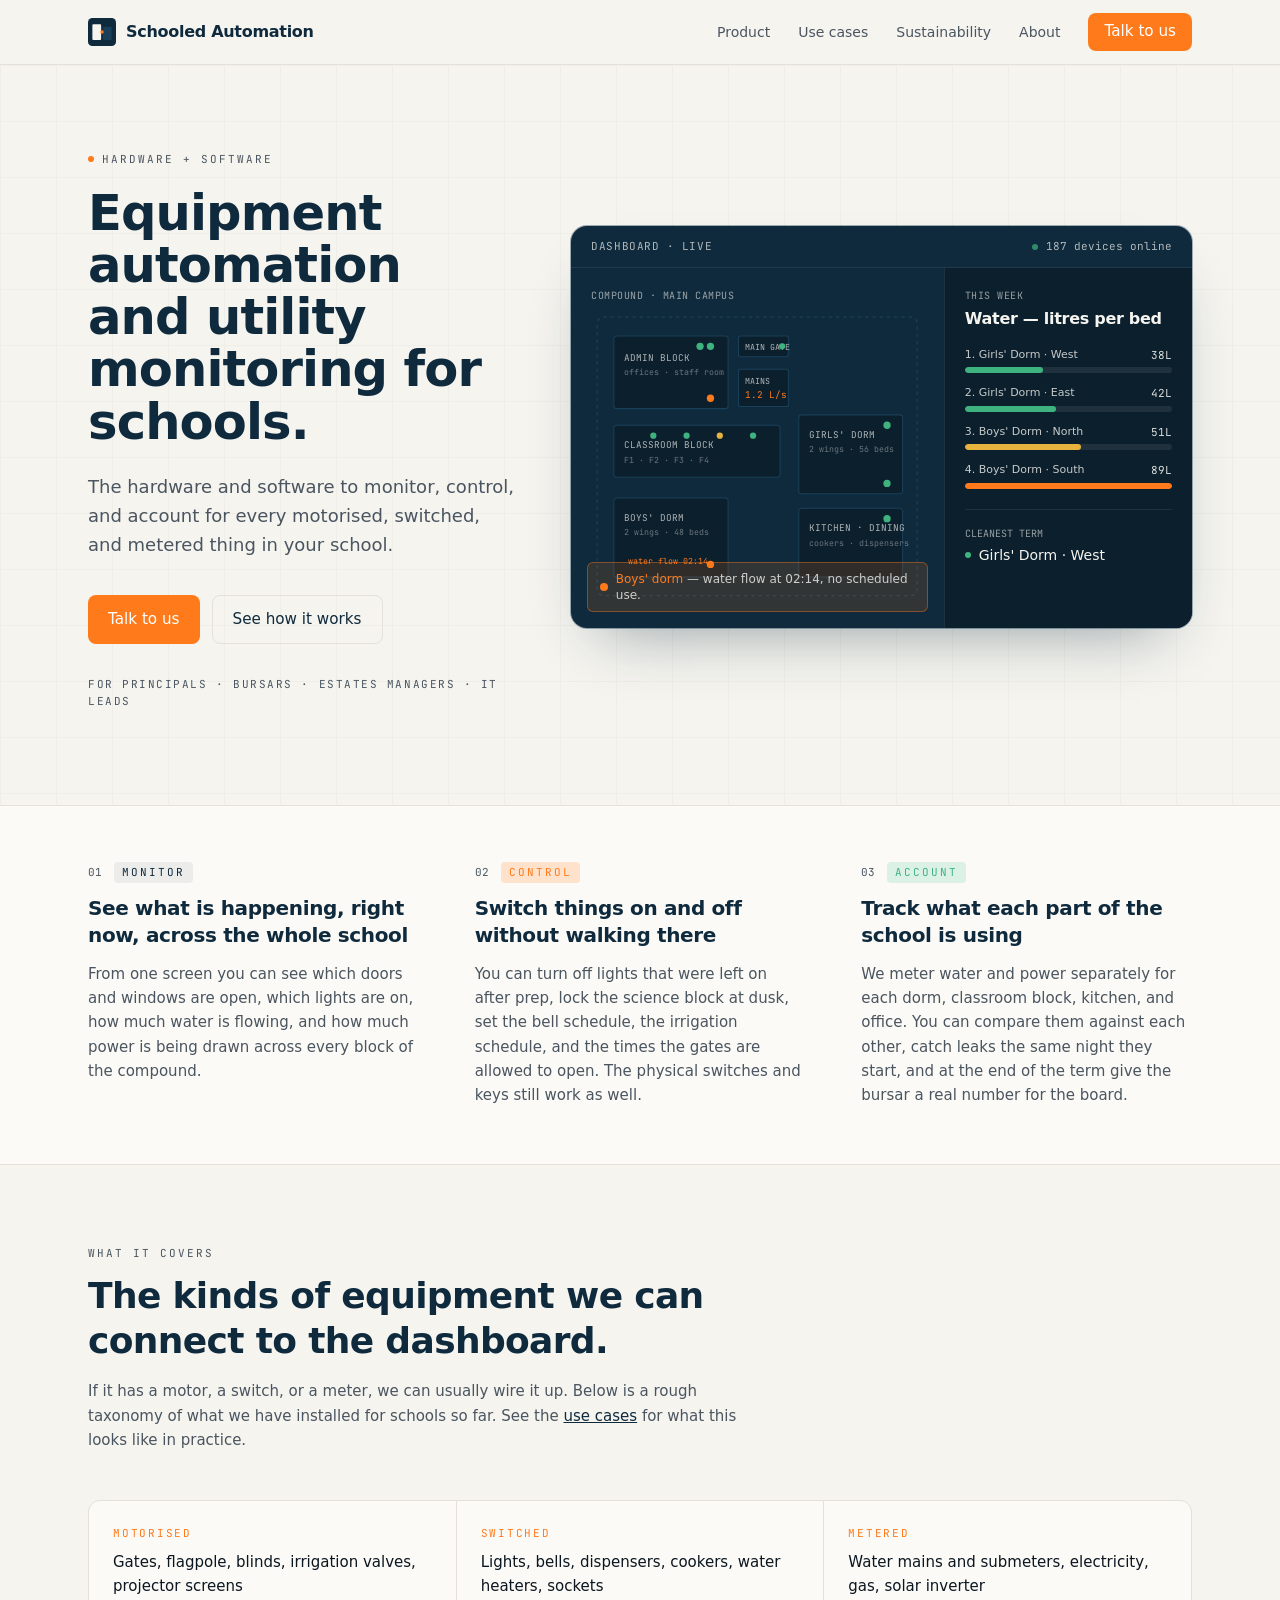
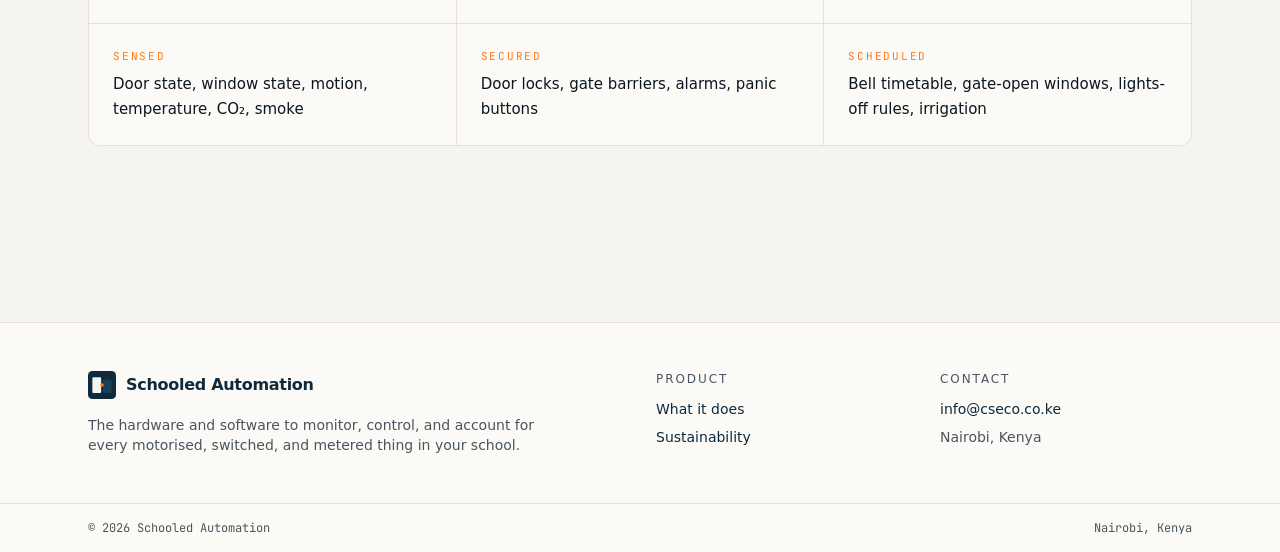
==== index.html @ e84e9832 "Deploy Schooled Automation website schooled-automation/schooled-automation-website@24525fb63522a9b51" ====
<!DOCTYPE html><!--6FCLizGMVHMQ9KfHEuenm--><html lang="en"><head><meta charSet="utf-8"/><meta name="viewport" content="width=device-width, initial-scale=1"/><link rel="stylesheet" href="/_next/static/chunks/dd99627822ce4bed.css" data-precedence="next"/><link rel="preload" as="script" fetchPriority="low" href="/_next/static/chunks/78f17d245f44ecc2.js"/><script src="/_next/static/chunks/65b96ee02177b1b8.js" async=""></script><script src="/_next/static/chunks/c8d0931fee4b59a2.js" async=""></script><script src="/_next/static/chunks/3f893f5065855c86.js" async=""></script><script src="/_next/static/chunks/turbopack-a428b1386a372f87.js" async=""></script><script src="/_next/static/chunks/aa5488182624ddef.js" async=""></script><script src="/_next/static/chunks/ccd5a61a4aa49379.js" async=""></script><script src="/_next/static/chunks/f341ce5ca02cf859.js" async=""></script><title>Schooled Automation — Equipment automation and utility monitoring for schools.</title><meta name="description" content="The hardware and software to monitor, control, and account for every motorised, switched, and metered thing in your school."/><link rel="manifest" href="/manifest.json"/><meta property="og:title" content="Schooled Automation — Equipment automation and utility monitoring for schools."/><meta property="og:description" content="The hardware and software to monitor, control, and account for every motorised, switched, and metered thing in your school."/><meta property="og:url" content="https://schooled-automation.cseco.co.ke/"/><meta property="og:site_name" content="Schooled Automation"/><meta property="og:image" content="https://schooled-automation.cseco.co.ke/og-image.png"/><meta property="og:type" content="website"/><meta name="twitter:card" content="summary_large_image"/><meta name="twitter:title" content="Schooled Automation — Equipment automation and utility monitoring for schools."/><meta name="twitter:description" content="The hardware and software to monitor, control, and account for every motorised, switched, and metered thing in your school."/><meta name="twitter:image" content="https://schooled-automation.cseco.co.ke/og-image.png"/><link rel="icon" href="/favicon.svg"/><link rel="apple-touch-icon" href="/apple-touch-icon.png"/><script src="/_next/static/chunks/a6dad97d9634a72d.js" noModule=""></script></head><body><div hidden=""><!--$--><!--/$--></div><header class="border-b border-[var(--color-rule)] bg-[var(--color-ivory)]/85 backdrop-blur sticky top-0 z-30"><div class="max-w-6xl mx-auto px-6 h-16 flex items-center justify-between"><a class="flex items-center gap-2.5 group" href="/"><svg width="28" height="28" viewBox="0 0 64 64" fill="none" aria-hidden="true"><rect width="64" height="64" rx="10" fill="var(--color-anchor)"></rect><rect x="10" y="14" width="20" height="36" rx="2" fill="var(--color-ivory)"></rect><rect x="34" y="20" width="20" height="30" rx="2" fill="var(--color-anchor-soft)"></rect><circle cx="32" cy="32" r="4" fill="var(--color-accent)"></circle></svg><span class="font-display font-semibold text-[var(--color-anchor)] tracking-tight">Schooled Automation</span></a><nav class="hidden md:flex items-center gap-7 text-sm"><a class="text-[var(--color-ink-soft)] hover:text-[var(--color-anchor)]" href="/product/">Product</a><a class="text-[var(--color-ink-soft)] hover:text-[var(--color-anchor)]" href="/use-cases/">Use cases</a><a class="text-[var(--color-ink-soft)] hover:text-[var(--color-anchor)]" href="/sustainability/">Sustainability</a><a class="text-[var(--color-ink-soft)] hover:text-[var(--color-anchor)]" href="/about/">About</a><a class="btn-primary !py-2 !px-4 text-sm" href="/contact/">Talk to us</a></nav></div></header><main><section class="relative overflow-hidden"><div class="absolute inset-0 floorplan-bg opacity-60 pointer-events-none" aria-hidden="true"></div><div class="relative max-w-6xl mx-auto px-6 pt-14 md:pt-20 pb-16 md:pb-24 grid lg:grid-cols-12 gap-10 lg:gap-14 items-center"><div class="lg:col-span-5"><p class="inline-flex items-center gap-2 font-mono text-[11px] tracking-[0.18em] uppercase text-[var(--color-ink-soft)] mb-5"><span class="w-1.5 h-1.5 rounded-full bg-[var(--color-accent)] live-pulse"></span>Hardware + Software</p><h1 class="font-display text-4xl md:text-[2.85rem] lg:text-[3.1rem] leading-[1.05] font-semibold text-[var(--color-anchor)]">Equipment automation and utility monitoring for schools.</h1><p class="mt-6 text-lg text-[var(--color-ink-soft)] leading-relaxed max-w-xl">The hardware and software to monitor, control, and account for every motorised, switched, and metered thing in your school.</p><div class="mt-9 flex flex-wrap gap-3"><a href="/contact" class="btn-primary">Talk to us</a><a href="/product" class="btn-ghost">See how it works</a></div><p class="mt-8 font-mono text-[11px] text-[var(--color-ink-soft)] uppercase tracking-[0.14em]">For principals · bursars · estates managers · IT leads</p></div><div class="lg:col-span-7"><div class="relative rounded-2xl overflow-hidden bg-[var(--color-anchor)] text-[var(--color-ivory)] shadow-[0_30px_60px_-30px_rgba(15,42,61,0.45)] ring-1 ring-[var(--color-anchor-soft)]/40"><div class="flex items-center justify-between px-5 py-3 border-b border-white/8"><div class="flex items-center gap-3"><span class="font-mono text-[11px] tracking-wider opacity-70">DASHBOARD · LIVE</span></div><div class="flex items-center gap-2 font-mono text-[11px] opacity-70"><span class="w-1.5 h-1.5 rounded-full bg-[var(--color-climate)] climate-pulse"></span>187 devices online</div></div><div class="grid grid-cols-5 gap-0"><div class="col-span-3 relative p-5 min-h-[360px]"><p class="font-mono text-[10px] tracking-wider opacity-60 mb-2">COMPOUND · MAIN CAMPUS</p><svg viewBox="0 0 320 280" class="w-full h-auto" role="img" aria-label="School compound map"><rect x="6" y="6" width="308" height="268" rx="6" fill="none" stroke="#1A3F58" stroke-width="1.2" stroke-dasharray="3 4"></rect><g><rect x="22" y="24" width="110" height="70" rx="3" fill="#0B1F2D" stroke="#1A3F58"></rect><text x="32" y="48" fill="#F5F4EF" opacity="0.7" font-family="JetBrains Mono, monospace" font-size="9">ADMIN BLOCK</text><text x="32" y="62" fill="#F5F4EF" opacity="0.4" font-family="JetBrains Mono, monospace" font-size="8">offices · staff room</text><circle cx="115" cy="34" r="3.5" fill="#3FB37F"></circle><circle cx="105" cy="34" r="3.5" fill="#3FB37F"></circle><circle cx="115" cy="84" r="3.5" fill="#FF7A1A"></circle></g><g><rect x="22" y="110" width="160" height="50" rx="3" fill="#0B1F2D" stroke="#1A3F58"></rect><text x="32" y="132" fill="#F5F4EF" opacity="0.7" font-family="JetBrains Mono, monospace" font-size="9">CLASSROOM BLOCK</text><text x="32" y="146" fill="#F5F4EF" opacity="0.4" font-family="JetBrains Mono, monospace" font-size="8">F1 · F2 · F3 · F4</text><circle cx="60" cy="120" r="3" fill="#3FB37F"></circle><circle cx="92" cy="120" r="3" fill="#3FB37F"></circle><circle cx="124" cy="120" r="3" fill="#E8B23F"></circle><circle cx="156" cy="120" r="3" fill="#3FB37F"></circle></g><g><rect x="22" y="180" width="110" height="76" rx="3" fill="#0B1F2D" stroke="#1A3F58"></rect><text x="32" y="202" fill="#F5F4EF" opacity="0.7" font-family="JetBrains Mono, monospace" font-size="9">BOYS&#x27; DORM</text><text x="32" y="216" fill="#F5F4EF" opacity="0.4" font-family="JetBrains Mono, monospace" font-size="8">2 wings · 48 beds</text><circle cx="115" cy="244" r="3.5" fill="#FF7A1A"></circle><text x="36" y="244" fill="#FF7A1A" font-family="JetBrains Mono, monospace" font-size="8">water flow 02:14</text></g><g><rect x="200" y="100" width="100" height="76" rx="3" fill="#0B1F2D" stroke="#1A3F58"></rect><text x="210" y="122" fill="#F5F4EF" opacity="0.7" font-family="JetBrains Mono, monospace" font-size="9">GIRLS&#x27; DORM</text><text x="210" y="136" fill="#F5F4EF" opacity="0.4" font-family="JetBrains Mono, monospace" font-size="8">2 wings · 56 beds</text><circle cx="285" cy="110" r="3.5" fill="#3FB37F"></circle><circle cx="285" cy="166" r="3.5" fill="#3FB37F"></circle></g><g><rect x="200" y="190" width="100" height="66" rx="3" fill="#0B1F2D" stroke="#1A3F58"></rect><text x="210" y="212" fill="#F5F4EF" opacity="0.7" font-family="JetBrains Mono, monospace" font-size="9">KITCHEN · DINING</text><text x="210" y="226" fill="#F5F4EF" opacity="0.4" font-family="JetBrains Mono, monospace" font-size="8">cookers · dispensers</text><circle cx="285" cy="200" r="3.5" fill="#3FB37F"></circle></g><g><rect x="142" y="24" width="48" height="20" rx="2" fill="#0B1F2D" stroke="#1A3F58"></rect><text x="148" y="38" fill="#F5F4EF" opacity="0.7" font-family="JetBrains Mono, monospace" font-size="8">MAIN GATE</text><circle cx="184" cy="34" r="3" fill="#3FB37F"></circle></g><g><rect x="142" y="56" width="48" height="36" rx="2" fill="#0B1F2D" stroke="#1A3F58"></rect><text x="148" y="70" fill="#F5F4EF" opacity="0.7" font-family="JetBrains Mono, monospace" font-size="8">MAINS</text><text x="148" y="84" fill="#FF7A1A" font-family="JetBrains Mono, monospace" font-size="9">1.2 L/s</text></g></svg><div class="absolute bottom-4 left-4 right-4 flex items-center gap-2 bg-[var(--color-accent)]/15 border border-[var(--color-accent)]/40 rounded-md px-3 py-2"><span class="w-2 h-2 rounded-full bg-[var(--color-accent)] live-pulse"></span><p class="text-xs"><span class="font-medium text-[var(--color-accent)]">Boys&#x27; dorm</span> <span class="opacity-80">— water flow at 02:14, no scheduled use.</span></p></div></div><div class="col-span-2 border-l border-white/8 p-5 bg-[var(--color-anchor-deep)]"><p class="font-mono text-[10px] tracking-wider opacity-60 mb-1">THIS WEEK</p><p class="font-display text-base font-semibold mb-4">Water — litres per bed</p><ul class="space-y-3"><li><div class="flex items-center justify-between text-[11px] mb-1"><span class="opacity-80 truncate">1<!-- -->. <!-- -->Girls&#x27; Dorm · West</span><span class="font-mono opacity-90">38<!-- -->L</span></div><div class="h-1.5 rounded-full bg-white/8 overflow-hidden"><div class="h-full rounded-full" style="width:38%;background:var(--color-climate)"></div></div></li><li><div class="flex items-center justify-between text-[11px] mb-1"><span class="opacity-80 truncate">2<!-- -->. <!-- -->Girls&#x27; Dorm · East</span><span class="font-mono opacity-90">42<!-- -->L</span></div><div class="h-1.5 rounded-full bg-white/8 overflow-hidden"><div class="h-full rounded-full" style="width:44%;background:var(--color-climate)"></div></div></li><li><div class="flex items-center justify-between text-[11px] mb-1"><span class="opacity-80 truncate">3<!-- -->. <!-- -->Boys&#x27; Dorm · North</span><span class="font-mono opacity-90">51<!-- -->L</span></div><div class="h-1.5 rounded-full bg-white/8 overflow-hidden"><div class="h-full rounded-full" style="width:56%;background:var(--color-warn)"></div></div></li><li><div class="flex items-center justify-between text-[11px] mb-1"><span class="opacity-80 truncate">4<!-- -->. <!-- -->Boys&#x27; Dorm · South</span><span class="font-mono opacity-90">89<!-- -->L</span></div><div class="h-1.5 rounded-full bg-white/8 overflow-hidden"><div class="h-full rounded-full" style="width:100%;background:var(--color-accent)"></div></div></li></ul><div class="mt-5 pt-4 border-t border-white/8"><p class="font-mono text-[10px] opacity-60 mb-1">CLEANEST TERM</p><p class="text-sm flex items-center gap-2"><span class="w-1.5 h-1.5 rounded-full bg-[var(--color-climate)]"></span><span class="font-medium">Girls&#x27; Dorm · West</span></p></div></div></div></div></div></div></section><section class="border-y border-[var(--color-rule)] bg-[var(--color-paper)]"><div class="max-w-6xl mx-auto px-6 py-14 grid md:grid-cols-3 gap-10 md:gap-14"><div class="flex flex-col"><div class="flex items-center gap-3 mb-3"><span class="font-mono text-[11px] text-[var(--color-ink-soft)]">01</span><span class="font-mono text-[11px] uppercase tracking-[0.18em] px-2 py-0.5 rounded" style="color:var(--color-anchor);background:rgba(15,42,61,0.06)">Monitor</span></div><h3 class="font-display text-xl font-semibold text-[var(--color-anchor)] leading-snug">See what is happening, right now, across the whole school</h3><p class="mt-3 text-[15px] text-[var(--color-ink-soft)] leading-relaxed">From one screen you can see which doors and windows are open, which lights are on, how much water is flowing, and how much power is being drawn across every block of the compound.</p></div><div class="flex flex-col"><div class="flex items-center gap-3 mb-3"><span class="font-mono text-[11px] text-[var(--color-ink-soft)]">02</span><span class="font-mono text-[11px] uppercase tracking-[0.18em] px-2 py-0.5 rounded" style="color:var(--color-accent);background:var(--color-accent-soft)">Control</span></div><h3 class="font-display text-xl font-semibold text-[var(--color-anchor)] leading-snug">Switch things on and off without walking there</h3><p class="mt-3 text-[15px] text-[var(--color-ink-soft)] leading-relaxed">You can turn off lights that were left on after prep, lock the science block at dusk, set the bell schedule, the irrigation schedule, and the times the gates are allowed to open. The physical switches and keys still work as well.</p></div><div class="flex flex-col"><div class="flex items-center gap-3 mb-3"><span class="font-mono text-[11px] text-[var(--color-ink-soft)]">03</span><span class="font-mono text-[11px] uppercase tracking-[0.18em] px-2 py-0.5 rounded" style="color:var(--color-climate);background:var(--color-climate-soft)">Account</span></div><h3 class="font-display text-xl font-semibold text-[var(--color-anchor)] leading-snug">Track what each part of the school is using</h3><p class="mt-3 text-[15px] text-[var(--color-ink-soft)] leading-relaxed">We meter water and power separately for each dorm, classroom block, kitchen, and office. You can compare them against each other, catch leaks the same night they start, and at the end of the term give the bursar a real number for the board.</p></div></div></section><section class="max-w-6xl mx-auto px-6 py-20"><div class="max-w-2xl mb-12"><p class="font-mono text-[11px] uppercase tracking-[0.18em] text-[var(--color-ink-soft)] mb-3">What it covers</p><h2 class="font-display text-3xl md:text-4xl font-semibold text-[var(--color-anchor)] leading-tight">The kinds of equipment we can connect to the dashboard.</h2><p class="mt-4 text-[15px] text-[var(--color-ink-soft)] leading-relaxed">If it has a motor, a switch, or a meter, we can usually wire it up. Below is a rough taxonomy of what we have installed for schools so far. See the<!-- --> <a href="/use-cases" class="text-[var(--color-anchor)] underline">use cases</a> <!-- -->for what this looks like in practice.</p></div><div class="grid sm:grid-cols-2 lg:grid-cols-3 gap-px bg-[var(--color-rule)] rounded-xl overflow-hidden border border-[var(--color-rule)]"><div class="bg-[var(--color-paper)] p-6"><p class="font-mono text-[11px] uppercase tracking-[0.16em] text-[var(--color-accent)] mb-2">Motorised</p><p class="text-[15px] text-[var(--color-ink)] leading-relaxed">Gates, flagpole, blinds, irrigation valves, projector screens</p></div><div class="bg-[var(--color-paper)] p-6"><p class="font-mono text-[11px] uppercase tracking-[0.16em] text-[var(--color-accent)] mb-2">Switched</p><p class="text-[15px] text-[var(--color-ink)] leading-relaxed">Lights, bells, dispensers, cookers, water heaters, sockets</p></div><div class="bg-[var(--color-paper)] p-6"><p class="font-mono text-[11px] uppercase tracking-[0.16em] text-[var(--color-accent)] mb-2">Metered</p><p class="text-[15px] text-[var(--color-ink)] leading-relaxed">Water mains and submeters, electricity, gas, solar inverter</p></div><div class="bg-[var(--color-paper)] p-6"><p class="font-mono text-[11px] uppercase tracking-[0.16em] text-[var(--color-accent)] mb-2">Sensed</p><p class="text-[15px] text-[var(--color-ink)] leading-relaxed">Door state, window state, motion, temperature, CO₂, smoke</p></div><div class="bg-[var(--color-paper)] p-6"><p class="font-mono text-[11px] uppercase tracking-[0.16em] text-[var(--color-accent)] mb-2">Secured</p><p class="text-[15px] text-[var(--color-ink)] leading-relaxed">Door locks, gate barriers, alarms, panic buttons</p></div><div class="bg-[var(--color-paper)] p-6"><p class="font-mono text-[11px] uppercase tracking-[0.16em] text-[var(--color-accent)] mb-2">Scheduled</p><p class="text-[15px] text-[var(--color-ink)] leading-relaxed">Bell timetable, gate-open windows, lights-off rules, irrigation</p></div></div></section></main><footer class="border-t border-[var(--color-rule)] mt-24 bg-[var(--color-paper)]"><div class="max-w-6xl mx-auto px-6 py-12 grid md:grid-cols-4 gap-8"><div class="col-span-2"><div class="flex items-center gap-2.5"><svg width="28" height="28" viewBox="0 0 64 64" fill="none" aria-hidden="true"><rect width="64" height="64" rx="10" fill="var(--color-anchor)"></rect><rect x="10" y="14" width="20" height="36" rx="2" fill="var(--color-ivory)"></rect><rect x="34" y="20" width="20" height="30" rx="2" fill="var(--color-anchor-soft)"></rect><circle cx="32" cy="32" r="4" fill="var(--color-accent)"></circle></svg><span class="font-display font-semibold text-[var(--color-anchor)]">Schooled Automation</span></div><p class="mt-4 text-sm text-[var(--color-ink-soft)] max-w-md">The hardware and software to monitor, control, and account for every motorised, switched, and metered thing in your school.</p></div><div><p class="text-xs uppercase tracking-[0.16em] text-[var(--color-ink-soft)] mb-3">Product</p><ul class="space-y-2 text-sm"><li><a class="text-[var(--color-anchor)] hover:underline" href="/product/">What it does</a></li><li><a class="text-[var(--color-anchor)] hover:underline" href="/sustainability/">Sustainability</a></li></ul></div><div><p class="text-xs uppercase tracking-[0.16em] text-[var(--color-ink-soft)] mb-3">Contact</p><ul class="space-y-2 text-sm"><li><a href="mailto:info@cseco.co.ke" class="text-[var(--color-anchor)] hover:underline">info@cseco.co.ke</a></li><li><span class="text-[var(--color-ink-soft)]">Nairobi, Kenya</span></li></ul></div></div><div class="border-t border-[var(--color-rule)]"><div class="max-w-6xl mx-auto px-6 py-4 flex items-center justify-between text-xs text-[var(--color-ink-soft)] font-mono"><span>© <!-- -->2026<!-- --> Schooled Automation</span><span>Nairobi, Kenya</span></div></div></footer><!--$--><!--/$--><script src="/_next/static/chunks/78f17d245f44ecc2.js" id="_R_" async=""></script><script>(self.__next_f=self.__next_f||[]).push([0])</script><script>self.__next_f.push([1,"1:\"$Sreact.fragment\"\n2:I[56698,[\"/_next/static/chunks/aa5488182624ddef.js\",\"/_next/static/chunks/ccd5a61a4aa49379.js\"],\"default\"]\n3:I[35109,[\"/_next/static/chunks/aa5488182624ddef.js\",\"/_next/static/chunks/ccd5a61a4aa49379.js\"],\"default\"]\n4:I[1247,[\"/_next/static/chunks/f341ce5ca02cf859.js\"],\"\"]\ne:I[57797,[\"/_next/static/chunks/aa5488182624ddef.js\",\"/_next/static/chunks/ccd5a61a4aa49379.js\"],\"default\"]\n:HL[\"/_next/static/chunks/dd99627822ce4bed.css\",\"style\"]\n"])</script><script>self.__next_f.push([1,"0:{\"P\":null,\"b\":\"6FCLizGMVHMQ9KfHEuenm\",\"c\":[\"\",\"\"],\"q\":\"\",\"i\":false,\"f\":[[[\"\",{\"children\":[\"__PAGE__\",{}]},\"$undefined\",\"$undefined\",true],[[\"$\",\"$1\",\"c\",{\"children\":[[[\"$\",\"link\",\"0\",{\"rel\":\"stylesheet\",\"href\":\"/_next/static/chunks/dd99627822ce4bed.css\",\"precedence\":\"next\",\"crossOrigin\":\"$undefined\",\"nonce\":\"$undefined\"}]],[\"$\",\"html\",null,{\"lang\":\"en\",\"children\":[\"$\",\"body\",null,{\"children\":[\"$\",\"$L2\",null,{\"parallelRouterKey\":\"children\",\"error\":\"$undefined\",\"errorStyles\":\"$undefined\",\"errorScripts\":\"$undefined\",\"template\":[\"$\",\"$L3\",null,{}],\"templateStyles\":\"$undefined\",\"templateScripts\":\"$undefined\",\"notFound\":[[[\"$\",\"title\",null,{\"children\":\"404: This page could not be found.\"}],[\"$\",\"div\",null,{\"style\":{\"fontFamily\":\"system-ui,\\\"Segoe UI\\\",Roboto,Helvetica,Arial,sans-serif,\\\"Apple Color Emoji\\\",\\\"Segoe UI Emoji\\\"\",\"height\":\"100vh\",\"textAlign\":\"center\",\"display\":\"flex\",\"flexDirection\":\"column\",\"alignItems\":\"center\",\"justifyContent\":\"center\"},\"children\":[\"$\",\"div\",null,{\"children\":[[\"$\",\"style\",null,{\"dangerouslySetInnerHTML\":{\"__html\":\"body{color:#000;background:#fff;margin:0}.next-error-h1{border-right:1px solid rgba(0,0,0,.3)}@media (prefers-color-scheme:dark){body{color:#fff;background:#000}.next-error-h1{border-right:1px solid rgba(255,255,255,.3)}}\"}}],[\"$\",\"h1\",null,{\"className\":\"next-error-h1\",\"style\":{\"display\":\"inline-block\",\"margin\":\"0 20px 0 0\",\"padding\":\"0 23px 0 0\",\"fontSize\":24,\"fontWeight\":500,\"verticalAlign\":\"top\",\"lineHeight\":\"49px\"},\"children\":404}],[\"$\",\"div\",null,{\"style\":{\"display\":\"inline-block\"},\"children\":[\"$\",\"h2\",null,{\"style\":{\"fontSize\":14,\"fontWeight\":400,\"lineHeight\":\"49px\",\"margin\":0},\"children\":\"This page could not be found.\"}]}]]}]}]],[]],\"forbidden\":\"$undefined\",\"unauthorized\":\"$undefined\"}]}]}]]}],{\"children\":[[\"$\",\"$1\",\"c\",{\"children\":[[[\"$\",\"header\",null,{\"className\":\"border-b border-[var(--color-rule)] bg-[var(--color-ivory)]/85 backdrop-blur sticky top-0 z-30\",\"children\":[\"$\",\"div\",null,{\"className\":\"max-w-6xl mx-auto px-6 h-16 flex items-center justify-between\",\"children\":[[\"$\",\"$L4\",null,{\"href\":\"/\",\"className\":\"flex items-center gap-2.5 group\",\"children\":[[\"$\",\"svg\",null,{\"width\":28,\"height\":28,\"viewBox\":\"0 0 64 64\",\"fill\":\"none\",\"aria-hidden\":\"true\",\"children\":[[\"$\",\"rect\",null,{\"width\":\"64\",\"height\":\"64\",\"rx\":\"10\",\"fill\":\"var(--color-anchor)\"}],[\"$\",\"rect\",null,{\"x\":\"10\",\"y\":\"14\",\"width\":\"20\",\"height\":\"36\",\"rx\":\"2\",\"fill\":\"var(--color-ivory)\"}],[\"$\",\"rect\",null,{\"x\":\"34\",\"y\":\"20\",\"width\":\"20\",\"height\":\"30\",\"rx\":\"2\",\"fill\":\"var(--color-anchor-soft)\"}],[\"$\",\"circle\",null,{\"cx\":\"32\",\"cy\":\"32\",\"r\":\"4\",\"fill\":\"var(--color-accent)\"}]]}],[\"$\",\"span\",null,{\"className\":\"font-display font-semibold text-[var(--color-anchor)] tracking-tight\",\"children\":\"Schooled Automation\"}]]}],[\"$\",\"nav\",null,{\"className\":\"hidden md:flex items-center gap-7 text-sm\",\"children\":[[\"$\",\"$L4\",null,{\"href\":\"/product\",\"className\":\"text-[var(--color-ink-soft)] hover:text-[var(--color-anchor)]\",\"children\":\"Product\"}],[\"$\",\"$L4\",null,{\"href\":\"/use-cases\",\"className\":\"text-[var(--color-ink-soft)] hover:text-[var(--color-anchor)]\",\"children\":\"Use cases\"}],[\"$\",\"$L4\",null,{\"href\":\"/sustainability\",\"className\":\"text-[var(--color-ink-soft)] hover:text-[var(--color-anchor)]\",\"children\":\"Sustainability\"}],[\"$\",\"$L4\",null,{\"href\":\"/about\",\"className\":\"text-[var(--color-ink-soft)] hover:text-[var(--color-anchor)]\",\"children\":\"About\"}],[\"$\",\"$L4\",null,{\"href\":\"/contact\",\"className\":\"btn-primary !py-2 !px-4 text-sm\",\"children\":\"Talk to us\"}]]}]]}]}],[\"$\",\"main\",null,{\"children\":[[\"$\",\"section\",null,{\"className\":\"relative overflow-hidden\",\"children\":[[\"$\",\"div\",null,{\"className\":\"absolute inset-0 floorplan-bg opacity-60 pointer-events-none\",\"aria-hidden\":\"true\"}],[\"$\",\"div\",null,{\"className\":\"relative max-w-6xl mx-auto px-6 pt-14 md:pt-20 pb-16 md:pb-24 grid lg:grid-cols-12 gap-10 lg:gap-14 items-center\",\"children\":[[\"$\",\"div\",null,{\"className\":\"lg:col-span-5\",\"children\":[[\"$\",\"p\",null,{\"className\":\"inline-flex items-center gap-2 font-mono text-[11px] tracking-[0.18em] uppercase text-[var(--color-ink-soft)] mb-5\",\"children\":[[\"$\",\"span\",null,{\"className\":\"w-1.5 h-1.5 rounded-full bg-[var(--color-accent)] live-pulse\"}],\"Hardware + Software\"]}],[\"$\",\"h1\",null,{\"className\":\"font-display text-4xl md:text-[2.85rem] lg:text-[3.1rem] leading-[1.05] font-semibold text-[var(--color-anchor)]\",\"children\":\"Equipment automation and utility monitoring for schools.\"}],[\"$\",\"p\",null,{\"className\":\"mt-6 text-lg text-[var(--color-ink-soft)] leading-relaxed max-w-xl\",\"children\":\"The hardware and software to monitor, control, and account for every motorised, switched, and metered thing in your school.\"}],\"$L5\",\"$L6\"]}],\"$L7\"]}]]}],\"$L8\",\"$L9\"]}],\"$La\"],[\"$Lb\"],\"$Lc\"]}],{},null,false,false]},null,false,false],\"$Ld\",false]],\"m\":\"$undefined\",\"G\":[\"$e\",[]],\"S\":true}\n"])</script><script>self.__next_f.push([1,"12:I[96715,[\"/_next/static/chunks/aa5488182624ddef.js\",\"/_next/static/chunks/ccd5a61a4aa49379.js\"],\"OutletBoundary\"]\n13:\"$Sreact.suspense\"\n15:I[96715,[\"/_next/static/chunks/aa5488182624ddef.js\",\"/_next/static/chunks/ccd5a61a4aa49379.js\"],\"ViewportBoundary\"]\n17:I[96715,[\"/_next/static/chunks/aa5488182624ddef.js\",\"/_next/static/chunks/ccd5a61a4aa49379.js\"],\"MetadataBoundary\"]\n5:[\"$\",\"div\",null,{\"className\":\"mt-9 flex flex-wrap gap-3\",\"children\":[[\"$\",\"a\",null,{\"href\":\"/contact\",\"className\":\"btn-primary\",\"children\":\"Talk to us\"}],[\"$\",\"a\",null,{\"href\":\"/product\",\"className\":\"btn-ghost\",\"children\":\"See how it works\"}]]}]\n6:[\"$\",\"p\",null,{\"className\":\"mt-8 font-mono text-[11px] text-[var(--color-ink-soft)] uppercase tracking-[0.14em]\",\"children\":\"For principals · bursars · estates managers · IT leads\"}]\n"])</script><script>self.__next_f.push([1,"7:[\"$\",\"div\",null,{\"className\":\"lg:col-span-7\",\"children\":[\"$\",\"div\",null,{\"className\":\"relative rounded-2xl overflow-hidden bg-[var(--color-anchor)] text-[var(--color-ivory)] shadow-[0_30px_60px_-30px_rgba(15,42,61,0.45)] ring-1 ring-[var(--color-anchor-soft)]/40\",\"children\":[[\"$\",\"div\",null,{\"className\":\"flex items-center justify-between px-5 py-3 border-b border-white/8\",\"children\":[[\"$\",\"div\",null,{\"className\":\"flex items-center gap-3\",\"children\":[\"$\",\"span\",null,{\"className\":\"font-mono text-[11px] tracking-wider opacity-70\",\"children\":\"DASHBOARD · LIVE\"}]}],[\"$\",\"div\",null,{\"className\":\"flex items-center gap-2 font-mono text-[11px] opacity-70\",\"children\":[[\"$\",\"span\",null,{\"className\":\"w-1.5 h-1.5 rounded-full bg-[var(--color-climate)] climate-pulse\"}],\"187 devices online\"]}]]}],[\"$\",\"div\",null,{\"className\":\"grid grid-cols-5 gap-0\",\"children\":[[\"$\",\"div\",null,{\"className\":\"col-span-3 relative p-5 min-h-[360px]\",\"children\":[[\"$\",\"p\",null,{\"className\":\"font-mono text-[10px] tracking-wider opacity-60 mb-2\",\"children\":\"COMPOUND · MAIN CAMPUS\"}],[\"$\",\"svg\",null,{\"viewBox\":\"0 0 320 280\",\"className\":\"w-full h-auto\",\"role\":\"img\",\"aria-label\":\"School compound map\",\"children\":[[\"$\",\"rect\",null,{\"x\":\"6\",\"y\":\"6\",\"width\":\"308\",\"height\":\"268\",\"rx\":\"6\",\"fill\":\"none\",\"stroke\":\"#1A3F58\",\"strokeWidth\":\"1.2\",\"strokeDasharray\":\"3 4\"}],[\"$\",\"g\",null,{\"children\":[[\"$\",\"rect\",null,{\"x\":\"22\",\"y\":\"24\",\"width\":\"110\",\"height\":\"70\",\"rx\":\"3\",\"fill\":\"#0B1F2D\",\"stroke\":\"#1A3F58\"}],[\"$\",\"text\",null,{\"x\":\"32\",\"y\":\"48\",\"fill\":\"#F5F4EF\",\"opacity\":\"0.7\",\"fontFamily\":\"JetBrains Mono, monospace\",\"fontSize\":\"9\",\"children\":\"ADMIN BLOCK\"}],[\"$\",\"text\",null,{\"x\":\"32\",\"y\":\"62\",\"fill\":\"#F5F4EF\",\"opacity\":\"0.4\",\"fontFamily\":\"JetBrains Mono, monospace\",\"fontSize\":\"8\",\"children\":\"offices · staff room\"}],[\"$\",\"circle\",null,{\"cx\":\"115\",\"cy\":\"34\",\"r\":\"3.5\",\"fill\":\"#3FB37F\"}],[\"$\",\"circle\",null,{\"cx\":\"105\",\"cy\":\"34\",\"r\":\"3.5\",\"fill\":\"#3FB37F\"}],[\"$\",\"circle\",null,{\"cx\":\"115\",\"cy\":\"84\",\"r\":\"3.5\",\"fill\":\"#FF7A1A\"}]]}],[\"$\",\"g\",null,{\"children\":[[\"$\",\"rect\",null,{\"x\":\"22\",\"y\":\"110\",\"width\":\"160\",\"height\":\"50\",\"rx\":\"3\",\"fill\":\"#0B1F2D\",\"stroke\":\"#1A3F58\"}],[\"$\",\"text\",null,{\"x\":\"32\",\"y\":\"132\",\"fill\":\"#F5F4EF\",\"opacity\":\"0.7\",\"fontFamily\":\"JetBrains Mono, monospace\",\"fontSize\":\"9\",\"children\":\"CLASSROOM BLOCK\"}],[\"$\",\"text\",null,{\"x\":\"32\",\"y\":\"146\",\"fill\":\"#F5F4EF\",\"opacity\":\"0.4\",\"fontFamily\":\"JetBrains Mono, monospace\",\"fontSize\":\"8\",\"children\":\"F1 · F2 · F3 · F4\"}],[\"$\",\"circle\",null,{\"cx\":\"60\",\"cy\":\"120\",\"r\":\"3\",\"fill\":\"#3FB37F\"}],[\"$\",\"circle\",null,{\"cx\":\"92\",\"cy\":\"120\",\"r\":\"3\",\"fill\":\"#3FB37F\"}],[\"$\",\"circle\",null,{\"cx\":\"124\",\"cy\":\"120\",\"r\":\"3\",\"fill\":\"#E8B23F\"}],[\"$\",\"circle\",null,{\"cx\":\"156\",\"cy\":\"120\",\"r\":\"3\",\"fill\":\"#3FB37F\"}]]}],[\"$\",\"g\",null,{\"children\":[[\"$\",\"rect\",null,{\"x\":\"22\",\"y\":\"180\",\"width\":\"110\",\"height\":\"76\",\"rx\":\"3\",\"fill\":\"#0B1F2D\",\"stroke\":\"#1A3F58\"}],[\"$\",\"text\",null,{\"x\":\"32\",\"y\":\"202\",\"fill\":\"#F5F4EF\",\"opacity\":\"0.7\",\"fontFamily\":\"JetBrains Mono, monospace\",\"fontSize\":\"9\",\"children\":\"BOYS' DORM\"}],[\"$\",\"text\",null,{\"x\":\"32\",\"y\":\"216\",\"fill\":\"#F5F4EF\",\"opacity\":\"0.4\",\"fontFamily\":\"JetBrains Mono, monospace\",\"fontSize\":\"8\",\"children\":\"2 wings · 48 beds\"}],[\"$\",\"circle\",null,{\"cx\":\"115\",\"cy\":\"244\",\"r\":\"3.5\",\"fill\":\"#FF7A1A\"}],[\"$\",\"text\",null,{\"x\":\"36\",\"y\":\"244\",\"fill\":\"#FF7A1A\",\"fontFamily\":\"JetBrains Mono, monospace\",\"fontSize\":\"8\",\"children\":\"water flow 02:14\"}]]}],[\"$\",\"g\",null,{\"children\":[[\"$\",\"rect\",null,{\"x\":\"200\",\"y\":\"100\",\"width\":\"100\",\"height\":\"76\",\"rx\":\"3\",\"fill\":\"#0B1F2D\",\"stroke\":\"#1A3F58\"}],[\"$\",\"text\",null,{\"x\":\"210\",\"y\":\"122\",\"fill\":\"#F5F4EF\",\"opacity\":\"0.7\",\"fontFamily\":\"JetBrains Mono, monospace\",\"fontSize\":\"9\",\"children\":\"GIRLS' DORM\"}],[\"$\",\"text\",null,{\"x\":\"210\",\"y\":\"136\",\"fill\":\"#F5F4EF\",\"opacity\":\"0.4\",\"fontFamily\":\"JetBrains Mono, monospace\",\"fontSize\":\"8\",\"children\":\"2 wings · 56 beds\"}],[\"$\",\"circle\",null,{\"cx\":\"285\",\"cy\":\"110\",\"r\":\"3.5\",\"fill\":\"#3FB37F\"}],[\"$\",\"circle\",null,{\"cx\":\"285\",\"cy\":\"166\",\"r\":\"3.5\",\"fill\":\"#3FB37F\"}]]}],[\"$\",\"g\",null,{\"children\":[[\"$\",\"rect\",null,{\"x\":\"200\",\"y\":\"190\",\"width\":\"100\",\"height\":\"66\",\"rx\":\"3\",\"fill\":\"#0B1F2D\",\"stroke\":\"#1A3F58\"}],[\"$\",\"text\",null,{\"x\":\"210\",\"y\":\"212\",\"fill\":\"#F5F4EF\",\"opacity\":\"0.7\",\"fontFamily\":\"JetBrains Mono, monospace\",\"fontSize\":\"9\",\"children\":\"KITCHEN · DINING\"}],[\"$\",\"text\",null,{\"x\":\"210\",\"y\":\"226\",\"fill\":\"#F5F4EF\",\"opacity\":\"0.4\",\"fontFamily\":\"JetBrains Mono, monospace\",\"fontSize\":\"8\",\"children\":\"cookers · dispensers\"}],[\"$\",\"circle\",null,{\"cx\":\"285\",\"cy\":\"200\",\"r\":\"3.5\",\"fill\":\"#3FB37F\"}]]}],[\"$\",\"g\",null,{\"children\":[[\"$\",\"rect\",null,{\"x\":\"142\",\"y\":\"24\",\"width\":\"48\",\"height\":\"20\",\"rx\":\"2\",\"fill\":\"#0B1F2D\",\"stroke\":\"#1A3F58\"}],[\"$\",\"text\",null,{\"x\":\"148\",\"y\":\"38\",\"fill\":\"#F5F4EF\",\"opacity\":\"0.7\",\"fontFamily\":\"JetBrains Mono, monospace\",\"fontSize\":\"8\",\"children\":\"MAIN GATE\"}],[\"$\",\"circle\",null,{\"cx\":\"184\",\"cy\":\"34\",\"r\":\"3\",\"fill\":\"#3FB37F\"}]]}],[\"$\",\"g\",null,{\"children\":[[\"$\",\"rect\",null,{\"x\":\"142\",\"y\":\"56\",\"width\":\"48\",\"height\":\"36\",\"rx\":\"2\",\"fill\":\"#0B1F2D\",\"stroke\":\"#1A3F58\"}],[\"$\",\"text\",null,{\"x\":\"148\",\"y\":\"70\",\"fill\":\"#F5F4EF\",\"opacity\":\"0.7\",\"fontFamily\":\"JetBrains Mono, monospace\",\"fontSize\":\"8\",\"children\":\"MAINS\"}],\"$Lf\"]}]]}],\"$L10\"]}],\"$L11\"]}]]}]}]\n"])</script><script>self.__next_f.push([1,"8:[\"$\",\"section\",null,{\"className\":\"border-y border-[var(--color-rule)] bg-[var(--color-paper)]\",\"children\":[\"$\",\"div\",null,{\"className\":\"max-w-6xl mx-auto px-6 py-14 grid md:grid-cols-3 gap-10 md:gap-14\",\"children\":[[\"$\",\"div\",\"01\",{\"className\":\"flex flex-col\",\"children\":[[\"$\",\"div\",null,{\"className\":\"flex items-center gap-3 mb-3\",\"children\":[[\"$\",\"span\",null,{\"className\":\"font-mono text-[11px] text-[var(--color-ink-soft)]\",\"children\":\"01\"}],[\"$\",\"span\",null,{\"className\":\"font-mono text-[11px] uppercase tracking-[0.18em] px-2 py-0.5 rounded\",\"style\":{\"color\":\"var(--color-anchor)\",\"background\":\"rgba(15,42,61,0.06)\"},\"children\":\"Monitor\"}]]}],[\"$\",\"h3\",null,{\"className\":\"font-display text-xl font-semibold text-[var(--color-anchor)] leading-snug\",\"children\":\"See what is happening, right now, across the whole school\"}],[\"$\",\"p\",null,{\"className\":\"mt-3 text-[15px] text-[var(--color-ink-soft)] leading-relaxed\",\"children\":\"From one screen you can see which doors and windows are open, which lights are on, how much water is flowing, and how much power is being drawn across every block of the compound.\"}]]}],[\"$\",\"div\",\"02\",{\"className\":\"flex flex-col\",\"children\":[[\"$\",\"div\",null,{\"className\":\"flex items-center gap-3 mb-3\",\"children\":[[\"$\",\"span\",null,{\"className\":\"font-mono text-[11px] text-[var(--color-ink-soft)]\",\"children\":\"02\"}],[\"$\",\"span\",null,{\"className\":\"font-mono text-[11px] uppercase tracking-[0.18em] px-2 py-0.5 rounded\",\"style\":{\"color\":\"var(--color-accent)\",\"background\":\"var(--color-accent-soft)\"},\"children\":\"Control\"}]]}],[\"$\",\"h3\",null,{\"className\":\"font-display text-xl font-semibold text-[var(--color-anchor)] leading-snug\",\"children\":\"Switch things on and off without walking there\"}],[\"$\",\"p\",null,{\"className\":\"mt-3 text-[15px] text-[var(--color-ink-soft)] leading-relaxed\",\"children\":\"You can turn off lights that were left on after prep, lock the science block at dusk, set the bell schedule, the irrigation schedule, and the times the gates are allowed to open. The physical switches and keys still work as well.\"}]]}],[\"$\",\"div\",\"03\",{\"className\":\"flex flex-col\",\"children\":[[\"$\",\"div\",null,{\"className\":\"flex items-center gap-3 mb-3\",\"children\":[[\"$\",\"span\",null,{\"className\":\"font-mono text-[11px] text-[var(--color-ink-soft)]\",\"children\":\"03\"}],[\"$\",\"span\",null,{\"className\":\"font-mono text-[11px] uppercase tracking-[0.18em] px-2 py-0.5 rounded\",\"style\":{\"color\":\"var(--color-climate)\",\"background\":\"var(--color-climate-soft)\"},\"children\":\"Account\"}]]}],[\"$\",\"h3\",null,{\"className\":\"font-display text-xl font-semibold text-[var(--color-anchor)] leading-snug\",\"children\":\"Track what each part of the school is using\"}],[\"$\",\"p\",null,{\"className\":\"mt-3 text-[15px] text-[var(--color-ink-soft)] leading-relaxed\",\"children\":\"We meter water and power separately for each dorm, classroom block, kitchen, and office. You can compare them against each other, catch leaks the same night they start, and at the end of the term give the bursar a real number for the board.\"}]]}]]}]}]\n"])</script><script>self.__next_f.push([1,"9:[\"$\",\"section\",null,{\"className\":\"max-w-6xl mx-auto px-6 py-20\",\"children\":[[\"$\",\"div\",null,{\"className\":\"max-w-2xl mb-12\",\"children\":[[\"$\",\"p\",null,{\"className\":\"font-mono text-[11px] uppercase tracking-[0.18em] text-[var(--color-ink-soft)] mb-3\",\"children\":\"What it covers\"}],[\"$\",\"h2\",null,{\"className\":\"font-display text-3xl md:text-4xl font-semibold text-[var(--color-anchor)] leading-tight\",\"children\":\"The kinds of equipment we can connect to the dashboard.\"}],[\"$\",\"p\",null,{\"className\":\"mt-4 text-[15px] text-[var(--color-ink-soft)] leading-relaxed\",\"children\":[\"If it has a motor, a switch, or a meter, we can usually wire it up. Below is a rough taxonomy of what we have installed for schools so far. See the\",\" \",[\"$\",\"a\",null,{\"href\":\"/use-cases\",\"className\":\"text-[var(--color-anchor)] underline\",\"children\":\"use cases\"}],\" \",\"for what this looks like in practice.\"]}]]}],[\"$\",\"div\",null,{\"className\":\"grid sm:grid-cols-2 lg:grid-cols-3 gap-px bg-[var(--color-rule)] rounded-xl overflow-hidden border border-[var(--color-rule)]\",\"children\":[[\"$\",\"div\",\"Motorised\",{\"className\":\"bg-[var(--color-paper)] p-6\",\"children\":[[\"$\",\"p\",null,{\"className\":\"font-mono text-[11px] uppercase tracking-[0.16em] text-[var(--color-accent)] mb-2\",\"children\":\"Motorised\"}],[\"$\",\"p\",null,{\"className\":\"text-[15px] text-[var(--color-ink)] leading-relaxed\",\"children\":\"Gates, flagpole, blinds, irrigation valves, projector screens\"}]]}],[\"$\",\"div\",\"Switched\",{\"className\":\"bg-[var(--color-paper)] p-6\",\"children\":[[\"$\",\"p\",null,{\"className\":\"font-mono text-[11px] uppercase tracking-[0.16em] text-[var(--color-accent)] mb-2\",\"children\":\"Switched\"}],[\"$\",\"p\",null,{\"className\":\"text-[15px] text-[var(--color-ink)] leading-relaxed\",\"children\":\"Lights, bells, dispensers, cookers, water heaters, sockets\"}]]}],[\"$\",\"div\",\"Metered\",{\"className\":\"bg-[var(--color-paper)] p-6\",\"children\":[[\"$\",\"p\",null,{\"className\":\"font-mono text-[11px] uppercase tracking-[0.16em] text-[var(--color-accent)] mb-2\",\"children\":\"Metered\"}],[\"$\",\"p\",null,{\"className\":\"text-[15px] text-[var(--color-ink)] leading-relaxed\",\"children\":\"Water mains and submeters, electricity, gas, solar inverter\"}]]}],[\"$\",\"div\",\"Sensed\",{\"className\":\"bg-[var(--color-paper)] p-6\",\"children\":[[\"$\",\"p\",null,{\"className\":\"font-mono text-[11px] uppercase tracking-[0.16em] text-[var(--color-accent)] mb-2\",\"children\":\"Sensed\"}],[\"$\",\"p\",null,{\"className\":\"text-[15px] text-[var(--color-ink)] leading-relaxed\",\"children\":\"Door state, window state, motion, temperature, CO₂, smoke\"}]]}],[\"$\",\"div\",\"Secured\",{\"className\":\"bg-[var(--color-paper)] p-6\",\"children\":[[\"$\",\"p\",null,{\"className\":\"font-mono text-[11px] uppercase tracking-[0.16em] text-[var(--color-accent)] mb-2\",\"children\":\"Secured\"}],[\"$\",\"p\",null,{\"className\":\"text-[15px] text-[var(--color-ink)] leading-relaxed\",\"children\":\"Door locks, gate barriers, alarms, panic buttons\"}]]}],[\"$\",\"div\",\"Scheduled\",{\"className\":\"bg-[var(--color-paper)] p-6\",\"children\":[[\"$\",\"p\",null,{\"className\":\"font-mono text-[11px] uppercase tracking-[0.16em] text-[var(--color-accent)] mb-2\",\"children\":\"Scheduled\"}],[\"$\",\"p\",null,{\"className\":\"text-[15px] text-[var(--color-ink)] leading-relaxed\",\"children\":\"Bell timetable, gate-open windows, lights-off rules, irrigation\"}]]}]]}]]}]\n"])</script><script>self.__next_f.push([1,"a:[\"$\",\"footer\",null,{\"className\":\"border-t border-[var(--color-rule)] mt-24 bg-[var(--color-paper)]\",\"children\":[[\"$\",\"div\",null,{\"className\":\"max-w-6xl mx-auto px-6 py-12 grid md:grid-cols-4 gap-8\",\"children\":[[\"$\",\"div\",null,{\"className\":\"col-span-2\",\"children\":[[\"$\",\"div\",null,{\"className\":\"flex items-center gap-2.5\",\"children\":[[\"$\",\"svg\",null,{\"width\":28,\"height\":28,\"viewBox\":\"0 0 64 64\",\"fill\":\"none\",\"aria-hidden\":\"true\",\"children\":[[\"$\",\"rect\",null,{\"width\":\"64\",\"height\":\"64\",\"rx\":\"10\",\"fill\":\"var(--color-anchor)\"}],[\"$\",\"rect\",null,{\"x\":\"10\",\"y\":\"14\",\"width\":\"20\",\"height\":\"36\",\"rx\":\"2\",\"fill\":\"var(--color-ivory)\"}],[\"$\",\"rect\",null,{\"x\":\"34\",\"y\":\"20\",\"width\":\"20\",\"height\":\"30\",\"rx\":\"2\",\"fill\":\"var(--color-anchor-soft)\"}],[\"$\",\"circle\",null,{\"cx\":\"32\",\"cy\":\"32\",\"r\":\"4\",\"fill\":\"var(--color-accent)\"}]]}],[\"$\",\"span\",null,{\"className\":\"font-display font-semibold text-[var(--color-anchor)]\",\"children\":\"Schooled Automation\"}]]}],[\"$\",\"p\",null,{\"className\":\"mt-4 text-sm text-[var(--color-ink-soft)] max-w-md\",\"children\":\"The hardware and software to monitor, control, and account for every motorised, switched, and metered thing in your school.\"}]]}],[\"$\",\"div\",null,{\"children\":[[\"$\",\"p\",null,{\"className\":\"text-xs uppercase tracking-[0.16em] text-[var(--color-ink-soft)] mb-3\",\"children\":\"Product\"}],[\"$\",\"ul\",null,{\"className\":\"space-y-2 text-sm\",\"children\":[[\"$\",\"li\",null,{\"children\":[\"$\",\"$L4\",null,{\"href\":\"/product\",\"className\":\"text-[var(--color-anchor)] hover:underline\",\"children\":\"What it does\"}]}],[\"$\",\"li\",null,{\"children\":[\"$\",\"$L4\",null,{\"href\":\"/sustainability\",\"className\":\"text-[var(--color-anchor)] hover:underline\",\"children\":\"Sustainability\"}]}]]}]]}],[\"$\",\"div\",null,{\"children\":[[\"$\",\"p\",null,{\"className\":\"text-xs uppercase tracking-[0.16em] text-[var(--color-ink-soft)] mb-3\",\"children\":\"Contact\"}],[\"$\",\"ul\",null,{\"className\":\"space-y-2 text-sm\",\"children\":[[\"$\",\"li\",null,{\"children\":[\"$\",\"a\",null,{\"href\":\"mailto:info@cseco.co.ke\",\"className\":\"text-[var(--color-anchor)] hover:underline\",\"children\":\"info@cseco.co.ke\"}]}],[\"$\",\"li\",null,{\"children\":[\"$\",\"span\",null,{\"className\":\"text-[var(--color-ink-soft)]\",\"children\":\"Nairobi, Kenya\"}]}]]}]]}]]}],[\"$\",\"div\",null,{\"className\":\"border-t border-[var(--color-rule)]\",\"children\":[\"$\",\"div\",null,{\"className\":\"max-w-6xl mx-auto px-6 py-4 flex items-center justify-between text-xs text-[var(--color-ink-soft)] font-mono\",\"children\":[[\"$\",\"span\",null,{\"children\":[\"© \",2026,\" Schooled Automation\"]}],[\"$\",\"span\",null,{\"children\":\"Nairobi, Kenya\"}]]}]}]]}]\n"])</script><script>self.__next_f.push([1,"b:[\"$\",\"script\",\"script-0\",{\"src\":\"/_next/static/chunks/f341ce5ca02cf859.js\",\"async\":true,\"nonce\":\"$undefined\"}]\nc:[\"$\",\"$L12\",null,{\"children\":[\"$\",\"$13\",null,{\"name\":\"Next.MetadataOutlet\",\"children\":\"$@14\"}]}]\nd:[\"$\",\"$1\",\"h\",{\"children\":[null,[\"$\",\"$L15\",null,{\"children\":\"$@16\"}],[\"$\",\"div\",null,{\"hidden\":true,\"children\":[\"$\",\"$L17\",null,{\"children\":[\"$\",\"$13\",null,{\"name\":\"Next.Metadata\",\"children\":\"$@18\"}]}]}],null]}]\n"])</script><script>self.__next_f.push([1,"f:[\"$\",\"text\",null,{\"x\":\"148\",\"y\":\"84\",\"fill\":\"#FF7A1A\",\"fontFamily\":\"JetBrains Mono, monospace\",\"fontSize\":\"9\",\"children\":\"1.2 L/s\"}]\n10:[\"$\",\"div\",null,{\"className\":\"absolute bottom-4 left-4 right-4 flex items-center gap-2 bg-[var(--color-accent)]/15 border border-[var(--color-accent)]/40 rounded-md px-3 py-2\",\"children\":[[\"$\",\"span\",null,{\"className\":\"w-2 h-2 rounded-full bg-[var(--color-accent)] live-pulse\"}],[\"$\",\"p\",null,{\"className\":\"text-xs\",\"children\":[[\"$\",\"span\",null,{\"className\":\"font-medium text-[var(--color-accent)]\",\"children\":\"Boys' dorm\"}],\" \",[\"$\",\"span\",null,{\"className\":\"opacity-80\",\"children\":\"— water flow at 02:14, no scheduled use.\"}]]}]]}]\n"])</script><script>self.__next_f.push([1,"11:[\"$\",\"div\",null,{\"className\":\"col-span-2 border-l border-white/8 p-5 bg-[var(--color-anchor-deep)]\",\"children\":[[\"$\",\"p\",null,{\"className\":\"font-mono text-[10px] tracking-wider opacity-60 mb-1\",\"children\":\"THIS WEEK\"}],[\"$\",\"p\",null,{\"className\":\"font-display text-base font-semibold mb-4\",\"children\":\"Water — litres per bed\"}],[\"$\",\"ul\",null,{\"className\":\"space-y-3\",\"children\":[[\"$\",\"li\",\"Girls' Dorm · West\",{\"children\":[[\"$\",\"div\",null,{\"className\":\"flex items-center justify-between text-[11px] mb-1\",\"children\":[[\"$\",\"span\",null,{\"className\":\"opacity-80 truncate\",\"children\":[1,\". \",\"Girls' Dorm · West\"]}],[\"$\",\"span\",null,{\"className\":\"font-mono opacity-90\",\"children\":[38,\"L\"]}]]}],[\"$\",\"div\",null,{\"className\":\"h-1.5 rounded-full bg-white/8 overflow-hidden\",\"children\":[\"$\",\"div\",null,{\"className\":\"h-full rounded-full\",\"style\":{\"width\":\"38%\",\"background\":\"var(--color-climate)\"}}]}]]}],[\"$\",\"li\",\"Girls' Dorm · East\",{\"children\":[[\"$\",\"div\",null,{\"className\":\"flex items-center justify-between text-[11px] mb-1\",\"children\":[[\"$\",\"span\",null,{\"className\":\"opacity-80 truncate\",\"children\":[2,\". \",\"Girls' Dorm · East\"]}],[\"$\",\"span\",null,{\"className\":\"font-mono opacity-90\",\"children\":[42,\"L\"]}]]}],[\"$\",\"div\",null,{\"className\":\"h-1.5 rounded-full bg-white/8 overflow-hidden\",\"children\":[\"$\",\"div\",null,{\"className\":\"h-full rounded-full\",\"style\":{\"width\":\"44%\",\"background\":\"var(--color-climate)\"}}]}]]}],[\"$\",\"li\",\"Boys' Dorm · North\",{\"children\":[[\"$\",\"div\",null,{\"className\":\"flex items-center justify-between text-[11px] mb-1\",\"children\":[[\"$\",\"span\",null,{\"className\":\"opacity-80 truncate\",\"children\":[3,\". \",\"Boys' Dorm · North\"]}],[\"$\",\"span\",null,{\"className\":\"font-mono opacity-90\",\"children\":[51,\"L\"]}]]}],[\"$\",\"div\",null,{\"className\":\"h-1.5 rounded-full bg-white/8 overflow-hidden\",\"children\":[\"$\",\"div\",null,{\"className\":\"h-full rounded-full\",\"style\":{\"width\":\"56%\",\"background\":\"var(--color-warn)\"}}]}]]}],[\"$\",\"li\",\"Boys' Dorm · South\",{\"children\":[[\"$\",\"div\",null,{\"className\":\"flex items-center justify-between text-[11px] mb-1\",\"children\":[[\"$\",\"span\",null,{\"className\":\"opacity-80 truncate\",\"children\":[4,\". \",\"Boys' Dorm · South\"]}],[\"$\",\"span\",null,{\"className\":\"font-mono opacity-90\",\"children\":[89,\"L\"]}]]}],[\"$\",\"div\",null,{\"className\":\"h-1.5 rounded-full bg-white/8 overflow-hidden\",\"children\":[\"$\",\"div\",null,{\"className\":\"h-full rounded-full\",\"style\":{\"width\":\"100%\",\"background\":\"var(--color-accent)\"}}]}]]}]]}],[\"$\",\"div\",null,{\"className\":\"mt-5 pt-4 border-t border-white/8\",\"children\":[[\"$\",\"p\",null,{\"className\":\"font-mono text-[10px] opacity-60 mb-1\",\"children\":\"CLEANEST TERM\"}],[\"$\",\"p\",null,{\"className\":\"text-sm flex items-center gap-2\",\"children\":[[\"$\",\"span\",null,{\"className\":\"w-1.5 h-1.5 rounded-full bg-[var(--color-climate)]\"}],[\"$\",\"span\",null,{\"className\":\"font-medium\",\"children\":\"Girls' Dorm · West\"}]]}]]}]]}]\n"])</script><script>self.__next_f.push([1,"16:[[\"$\",\"meta\",\"0\",{\"charSet\":\"utf-8\"}],[\"$\",\"meta\",\"1\",{\"name\":\"viewport\",\"content\":\"width=device-width, initial-scale=1\"}]]\n"])</script><script>self.__next_f.push([1,"19:I[17276,[\"/_next/static/chunks/aa5488182624ddef.js\",\"/_next/static/chunks/ccd5a61a4aa49379.js\"],\"IconMark\"]\n"])</script><script>self.__next_f.push([1,"18:[[\"$\",\"title\",\"0\",{\"children\":\"Schooled Automation — Equipment automation and utility monitoring for schools.\"}],[\"$\",\"meta\",\"1\",{\"name\":\"description\",\"content\":\"The hardware and software to monitor, control, and account for every motorised, switched, and metered thing in your school.\"}],[\"$\",\"link\",\"2\",{\"rel\":\"manifest\",\"href\":\"/manifest.json\",\"crossOrigin\":\"$undefined\"}],[\"$\",\"meta\",\"3\",{\"property\":\"og:title\",\"content\":\"Schooled Automation — Equipment automation and utility monitoring for schools.\"}],[\"$\",\"meta\",\"4\",{\"property\":\"og:description\",\"content\":\"The hardware and software to monitor, control, and account for every motorised, switched, and metered thing in your school.\"}],[\"$\",\"meta\",\"5\",{\"property\":\"og:url\",\"content\":\"https://schooled-automation.cseco.co.ke/\"}],[\"$\",\"meta\",\"6\",{\"property\":\"og:site_name\",\"content\":\"Schooled Automation\"}],[\"$\",\"meta\",\"7\",{\"property\":\"og:image\",\"content\":\"https://schooled-automation.cseco.co.ke/og-image.png\"}],[\"$\",\"meta\",\"8\",{\"property\":\"og:type\",\"content\":\"website\"}],[\"$\",\"meta\",\"9\",{\"name\":\"twitter:card\",\"content\":\"summary_large_image\"}],[\"$\",\"meta\",\"10\",{\"name\":\"twitter:title\",\"content\":\"Schooled Automation — Equipment automation and utility monitoring for schools.\"}],[\"$\",\"meta\",\"11\",{\"name\":\"twitter:description\",\"content\":\"The hardware and software to monitor, control, and account for every motorised, switched, and metered thing in your school.\"}],[\"$\",\"meta\",\"12\",{\"name\":\"twitter:image\",\"content\":\"https://schooled-automation.cseco.co.ke/og-image.png\"}],[\"$\",\"link\",\"13\",{\"rel\":\"icon\",\"href\":\"/favicon.svg\"}],[\"$\",\"link\",\"14\",{\"rel\":\"apple-touch-icon\",\"href\":\"/apple-touch-icon.png\"}],[\"$\",\"$L19\",\"15\",{}]]\n"])</script><script>self.__next_f.push([1,"14:null\n"])</script></body></html>
---- _next/static/chunks/dd99627822ce4bed.css ----
@import "https://fonts.googleapis.com/css2?family=JetBrains+Mono:wght@400;500&display=swap";
@layer properties{@supports (((-webkit-hyphens:none)) and (not (margin-trim:inline))) or ((-moz-orient:inline) and (not (color:rgb(from red r g b)))){*,:before,:after,::backdrop{--tw-rotate-x:initial;--tw-rotate-y:initial;--tw-rotate-z:initial;--tw-skew-x:initial;--tw-skew-y:initial;--tw-space-y-reverse:0;--tw-border-style:solid;--tw-leading:initial;--tw-font-weight:initial;--tw-tracking:initial;--tw-shadow:0 0 #0000;--tw-shadow-color:initial;--tw-shadow-alpha:100%;--tw-inset-shadow:0 0 #0000;--tw-inset-shadow-color:initial;--tw-inset-shadow-alpha:100%;--tw-ring-color:initial;--tw-ring-shadow:0 0 #0000;--tw-inset-ring-color:initial;--tw-inset-ring-shadow:0 0 #0000;--tw-ring-inset:initial;--tw-ring-offset-width:0px;--tw-ring-offset-color:#fff;--tw-ring-offset-shadow:0 0 #0000;--tw-backdrop-blur:initial;--tw-backdrop-brightness:initial;--tw-backdrop-contrast:initial;--tw-backdrop-grayscale:initial;--tw-backdrop-hue-rotate:initial;--tw-backdrop-invert:initial;--tw-backdrop-opacity:initial;--tw-backdrop-saturate:initial;--tw-backdrop-sepia:initial}}}@layer theme{:root,:host{--font-sans:ui-sans-serif,system-ui,sans-serif,"Apple Color Emoji","Segoe UI Emoji","Segoe UI Symbol","Noto Color Emoji";--font-mono:"JetBrains Mono",ui-monospace,monospace;--color-white:#fff;--spacing:.25rem;--container-md:28rem;--container-xl:36rem;--container-2xl:42rem;--container-3xl:48rem;--container-4xl:56rem;--container-6xl:72rem;--text-xs:.75rem;--text-xs--line-height:calc(1/.75);--text-sm:.875rem;--text-sm--line-height:calc(1.25/.875);--text-base:1rem;--text-base--line-height:calc(1.5/1);--text-lg:1.125rem;--text-lg--line-height:calc(1.75/1.125);--text-xl:1.25rem;--text-xl--line-height:calc(1.75/1.25);--text-2xl:1.5rem;--text-2xl--line-height:calc(2/1.5);--text-3xl:1.875rem;--text-3xl--line-height:calc(2.25/1.875);--text-4xl:2.25rem;--text-4xl--line-height:calc(2.5/2.25);--text-5xl:3rem;--text-5xl--line-height:1;--font-weight-normal:400;--font-weight-medium:500;--font-weight-semibold:600;--tracking-tight:-.025em;--tracking-wider:.05em;--leading-tight:1.25;--leading-snug:1.375;--leading-relaxed:1.625;--radius-sm:.25rem;--radius-md:.375rem;--radius-lg:.5rem;--radius-xl:.75rem;--radius-2xl:1rem;--default-transition-duration:.15s;--default-transition-timing-function:cubic-bezier(.4,0,.2,1);--default-font-family:var(--font-sans);--default-mono-font-family:var(--font-mono);--color-anchor:#0f2a3d;--color-anchor-soft:#1a3f58;--color-anchor-deep:#0b1f2d;--color-accent:#ff7a1a;--color-accent-soft:#ffe2cc;--color-climate:#3fb37f;--color-climate-soft:#dcf1e6;--color-warn:#e8b23f;--color-ivory:#f5f4ef;--color-paper:#fbfaf6;--color-ink:#0b1620;--color-ink-soft:#4a5560;--color-rule:#e3e1d8;--color-rule-soft:#eceae2;--font-display:"General Sans","Inter Tight",ui-sans-serif,system-ui,sans-serif;--font-body:"Inter Tight",ui-sans-serif,system-ui,sans-serif}}@layer base{*,:after,:before,::backdrop{box-sizing:border-box;border:0 solid;margin:0;padding:0}::file-selector-button{box-sizing:border-box;border:0 solid;margin:0;padding:0}html,:host{-webkit-text-size-adjust:100%;tab-size:4;line-height:1.5;font-family:var(--default-font-family,ui-sans-serif,system-ui,sans-serif,"Apple Color Emoji","Segoe UI Emoji","Segoe UI Symbol","Noto Color Emoji");font-feature-settings:var(--default-font-feature-settings,normal);font-variation-settings:var(--default-font-variation-settings,normal);-webkit-tap-highlight-color:transparent}hr{height:0;color:inherit;border-top-width:1px}abbr:where([title]){-webkit-text-decoration:underline dotted;text-decoration:underline dotted}h1,h2,h3,h4,h5,h6{font-size:inherit;font-weight:inherit}a{color:inherit;-webkit-text-decoration:inherit;-webkit-text-decoration:inherit;-webkit-text-decoration:inherit;-webkit-text-decoration:inherit;text-decoration:inherit}b,strong{font-weight:bolder}code,kbd,samp,pre{font-family:var(--default-mono-font-family,ui-monospace,SFMono-Regular,Menlo,Monaco,Consolas,"Liberation Mono","Courier New",monospace);font-feature-settings:var(--default-mono-font-feature-settings,normal);font-variation-settings:var(--default-mono-font-variation-settings,normal);font-size:1em}small{font-size:80%}sub,sup{vertical-align:baseline;font-size:75%;line-height:0;position:relative}sub{bottom:-.25em}sup{top:-.5em}table{text-indent:0;border-color:inherit;border-collapse:collapse}:-moz-focusring{outline:auto}progress{vertical-align:baseline}summary{display:list-item}ol,ul,menu{list-style:none}img,svg,video,canvas,audio,iframe,embed,object{vertical-align:middle;display:block}img,video{max-width:100%;height:auto}button,input,select,optgroup,textarea{font:inherit;font-feature-settings:inherit;font-variation-settings:inherit;letter-spacing:inherit;color:inherit;opacity:1;background-color:#0000;border-radius:0}::file-selector-button{font:inherit;font-feature-settings:inherit;font-variation-settings:inherit;letter-spacing:inherit;color:inherit;opacity:1;background-color:#0000;border-radius:0}:where(select:is([multiple],[size])) optgroup{font-weight:bolder}:where(select:is([multiple],[size])) optgroup option{padding-inline-start:20px}::file-selector-button{margin-inline-end:4px}::placeholder{opacity:1}@supports (not ((-webkit-appearance:-apple-pay-button))) or (contain-intrinsic-size:1px){::placeholder{color:currentColor}@supports (color:color-mix(in lab, red, red)){::placeholder{color:color-mix(in oklab,currentcolor 50%,transparent)}}}textarea{resize:vertical}::-webkit-search-decoration{-webkit-appearance:none}::-webkit-date-and-time-value{min-height:1lh;text-align:inherit}::-webkit-datetime-edit{display:inline-flex}::-webkit-datetime-edit-fields-wrapper{padding:0}::-webkit-datetime-edit{padding-block:0}::-webkit-datetime-edit-year-field{padding-block:0}::-webkit-datetime-edit-month-field{padding-block:0}::-webkit-datetime-edit-day-field{padding-block:0}::-webkit-datetime-edit-hour-field{padding-block:0}::-webkit-datetime-edit-minute-field{padding-block:0}::-webkit-datetime-edit-second-field{padding-block:0}::-webkit-datetime-edit-millisecond-field{padding-block:0}::-webkit-datetime-edit-meridiem-field{padding-block:0}::-webkit-calendar-picker-indicator{line-height:1}:-moz-ui-invalid{box-shadow:none}button,input:where([type=button],[type=reset],[type=submit]){appearance:button}::file-selector-button{appearance:button}::-webkit-inner-spin-button{height:auto}::-webkit-outer-spin-button{height:auto}[hidden]:where(:not([hidden=until-found])){display:none!important}}@layer components;@layer utilities{.pointer-events-none{pointer-events:none}.absolute{position:absolute}.relative{position:relative}.static{position:static}.sticky{position:sticky}.inset-0{inset:calc(var(--spacing)*0)}.inset-y-0{inset-block:calc(var(--spacing)*0)}.top-0{top:calc(var(--spacing)*0)}.right-4{right:calc(var(--spacing)*4)}.bottom-4{bottom:calc(var(--spacing)*4)}.left-4{left:calc(var(--spacing)*4)}.z-30{z-index:30}.col-span-2{grid-column:span 2/span 2}.col-span-3{grid-column:span 3/span 3}.col-span-6{grid-column:span 6/span 6}.mx-auto{margin-inline:auto}.mt-1{margin-top:calc(var(--spacing)*1)}.mt-1\.5{margin-top:calc(var(--spacing)*1.5)}.mt-2{margin-top:calc(var(--spacing)*2)}.mt-3{margin-top:calc(var(--spacing)*3)}.mt-4{margin-top:calc(var(--spacing)*4)}.mt-5{margin-top:calc(var(--spacing)*5)}.mt-6{margin-top:calc(var(--spacing)*6)}.mt-8{margin-top:calc(var(--spacing)*8)}.mt-9{margin-top:calc(var(--spacing)*9)}.mt-10{margin-top:calc(var(--spacing)*10)}.mt-12{margin-top:calc(var(--spacing)*12)}.mt-24{margin-top:calc(var(--spacing)*24)}.mb-1{margin-bottom:calc(var(--spacing)*1)}.mb-1\.5{margin-bottom:calc(var(--spacing)*1.5)}.mb-2{margin-bottom:calc(var(--spacing)*2)}.mb-3{margin-bottom:calc(var(--spacing)*3)}.mb-4{margin-bottom:calc(var(--spacing)*4)}.mb-5{margin-bottom:calc(var(--spacing)*5)}.mb-6{margin-bottom:calc(var(--spacing)*6)}.mb-8{margin-bottom:calc(var(--spacing)*8)}.mb-10{margin-bottom:calc(var(--spacing)*10)}.mb-12{margin-bottom:calc(var(--spacing)*12)}.mb-14{margin-bottom:calc(var(--spacing)*14)}.mb-16{margin-bottom:calc(var(--spacing)*16)}.ml-auto{margin-left:auto}.block{display:block}.contents{display:contents}.flex{display:flex}.grid{display:grid}.hidden{display:none}.inline-block{display:inline-block}.inline-flex{display:inline-flex}.table{display:table}.h-1\.5{height:calc(var(--spacing)*1.5)}.h-2{height:calc(var(--spacing)*2)}.h-2\.5{height:calc(var(--spacing)*2.5)}.h-3{height:calc(var(--spacing)*3)}.h-5{height:calc(var(--spacing)*5)}.h-12{height:calc(var(--spacing)*12)}.h-16{height:calc(var(--spacing)*16)}.h-24{height:calc(var(--spacing)*24)}.h-auto{height:auto}.h-full{height:100%}.min-h-\[360px\]{min-height:360px}.w-1\.5{width:calc(var(--spacing)*1.5)}.w-2{width:calc(var(--spacing)*2)}.w-3{width:calc(var(--spacing)*3)}.w-12{width:calc(var(--spacing)*12)}.w-full{width:100%}.max-w-2xl{max-width:var(--container-2xl)}.max-w-3xl{max-width:var(--container-3xl)}.max-w-4xl{max-width:var(--container-4xl)}.max-w-6xl{max-width:var(--container-6xl)}.max-w-md{max-width:var(--container-md)}.max-w-xl{max-width:var(--container-xl)}.shrink-0{flex-shrink:0}.transform{transform:var(--tw-rotate-x,)var(--tw-rotate-y,)var(--tw-rotate-z,)var(--tw-skew-x,)var(--tw-skew-y,)}.grid-cols-2{grid-template-columns:repeat(2,minmax(0,1fr))}.grid-cols-3{grid-template-columns:repeat(3,minmax(0,1fr))}.grid-cols-5{grid-template-columns:repeat(5,minmax(0,1fr))}.grid-cols-24{grid-template-columns:repeat(24,minmax(0,1fr))}.flex-col{flex-direction:column}.flex-wrap{flex-wrap:wrap}.items-baseline{align-items:baseline}.items-center{align-items:center}.items-end{align-items:flex-end}.items-start{align-items:flex-start}.justify-between{justify-content:space-between}.gap-0{gap:calc(var(--spacing)*0)}.gap-2{gap:calc(var(--spacing)*2)}.gap-2\.5{gap:calc(var(--spacing)*2.5)}.gap-3{gap:calc(var(--spacing)*3)}.gap-4{gap:calc(var(--spacing)*4)}.gap-5{gap:calc(var(--spacing)*5)}.gap-6{gap:calc(var(--spacing)*6)}.gap-7{gap:calc(var(--spacing)*7)}.gap-8{gap:calc(var(--spacing)*8)}.gap-10{gap:calc(var(--spacing)*10)}.gap-\[2px\]{gap:2px}.gap-px{gap:1px}:where(.space-y-1\.5>:not(:last-child)){--tw-space-y-reverse:0;margin-block-start:calc(calc(var(--spacing)*1.5)*var(--tw-space-y-reverse));margin-block-end:calc(calc(var(--spacing)*1.5)*calc(1 - var(--tw-space-y-reverse)))}:where(.space-y-2>:not(:last-child)){--tw-space-y-reverse:0;margin-block-start:calc(calc(var(--spacing)*2)*var(--tw-space-y-reverse));margin-block-end:calc(calc(var(--spacing)*2)*calc(1 - var(--tw-space-y-reverse)))}:where(.space-y-3>:not(:last-child)){--tw-space-y-reverse:0;margin-block-start:calc(calc(var(--spacing)*3)*var(--tw-space-y-reverse));margin-block-end:calc(calc(var(--spacing)*3)*calc(1 - var(--tw-space-y-reverse)))}:where(.space-y-5>:not(:last-child)){--tw-space-y-reverse:0;margin-block-start:calc(calc(var(--spacing)*5)*var(--tw-space-y-reverse));margin-block-end:calc(calc(var(--spacing)*5)*calc(1 - var(--tw-space-y-reverse)))}.self-start{align-self:flex-start}.truncate{text-overflow:ellipsis;white-space:nowrap;overflow:hidden}.overflow-hidden{overflow:hidden}.overflow-x-auto{overflow-x:auto}.rounded{border-radius:.25rem}.rounded-2xl{border-radius:var(--radius-2xl)}.rounded-\[1px\]{border-radius:1px}.rounded-\[3px\]{border-radius:3px}.rounded-full{border-radius:3.40282e38px}.rounded-lg{border-radius:var(--radius-lg)}.rounded-md{border-radius:var(--radius-md)}.rounded-sm{border-radius:var(--radius-sm)}.rounded-xl{border-radius:var(--radius-xl)}.border{border-style:var(--tw-border-style);border-width:1px}.border-x{border-inline-style:var(--tw-border-style);border-inline-width:1px}.border-y{border-block-style:var(--tw-border-style);border-block-width:1px}.border-t{border-top-style:var(--tw-border-style);border-top-width:1px}.border-b{border-bottom-style:var(--tw-border-style);border-bottom-width:1px}.border-l{border-left-style:var(--tw-border-style);border-left-width:1px}.\!border-white\/20{border-color:#fff3!important}@supports (color:color-mix(in lab, red, red)){.\!border-white\/20{border-color:color-mix(in oklab,var(--color-white)20%,transparent)!important}}.border-\[var\(--color-accent\)\]\/25{border-color:#ff7a1a40}@supports (color:color-mix(in lab, red, red)){.border-\[var\(--color-accent\)\]\/25{border-color:color-mix(in oklab,var(--color-accent)25%,transparent)}}.border-\[var\(--color-accent\)\]\/30{border-color:#ff7a1a4d}@supports (color:color-mix(in lab, red, red)){.border-\[var\(--color-accent\)\]\/30{border-color:color-mix(in oklab,var(--color-accent)30%,transparent)}}.border-\[var\(--color-accent\)\]\/40{border-color:#ff7a1a66}@supports (color:color-mix(in lab, red, red)){.border-\[var\(--color-accent\)\]\/40{border-color:color-mix(in oklab,var(--color-accent)40%,transparent)}}.border-\[var\(--color-anchor-soft\)\]\/40{border-color:#1a3f5866}@supports (color:color-mix(in lab, red, red)){.border-\[var\(--color-anchor-soft\)\]\/40{border-color:color-mix(in oklab,var(--color-anchor-soft)40%,transparent)}}.border-\[var\(--color-climate\)\]\/40{border-color:#3fb37f66}@supports (color:color-mix(in lab, red, red)){.border-\[var\(--color-climate\)\]\/40{border-color:color-mix(in oklab,var(--color-climate)40%,transparent)}}.border-\[var\(--color-rule\)\]{border-color:var(--color-rule)}.border-white\/5{border-color:#ffffff0d}@supports (color:color-mix(in lab, red, red)){.border-white\/5{border-color:color-mix(in oklab,var(--color-white)5%,transparent)}}.border-white\/8{border-color:#ffffff14}@supports (color:color-mix(in lab, red, red)){.border-white\/8{border-color:color-mix(in oklab,var(--color-white)8%,transparent)}}.\!bg-white\/5{background-color:#ffffff0d!important}@supports (color:color-mix(in lab, red, red)){.\!bg-white\/5{background-color:color-mix(in oklab,var(--color-white)5%,transparent)!important}}.bg-\[var\(--color-accent\)\]{background-color:var(--color-accent)}.bg-\[var\(--color-accent\)\]\/8{background-color:#ff7a1a14}@supports (color:color-mix(in lab, red, red)){.bg-\[var\(--color-accent\)\]\/8{background-color:color-mix(in oklab,var(--color-accent)8%,transparent)}}.bg-\[var\(--color-accent\)\]\/10{background-color:#ff7a1a1a}@supports (color:color-mix(in lab, red, red)){.bg-\[var\(--color-accent\)\]\/10{background-color:color-mix(in oklab,var(--color-accent)10%,transparent)}}.bg-\[var\(--color-accent\)\]\/15{background-color:#ff7a1a26}@supports (color:color-mix(in lab, red, red)){.bg-\[var\(--color-accent\)\]\/15{background-color:color-mix(in oklab,var(--color-accent)15%,transparent)}}.bg-\[var\(--color-anchor\)\]{background-color:var(--color-anchor)}.bg-\[var\(--color-anchor-deep\)\]{background-color:var(--color-anchor-deep)}.bg-\[var\(--color-anchor-soft\)\]\/30{background-color:#1a3f584d}@supports (color:color-mix(in lab, red, red)){.bg-\[var\(--color-anchor-soft\)\]\/30{background-color:color-mix(in oklab,var(--color-anchor-soft)30%,transparent)}}.bg-\[var\(--color-anchor-soft\)\]\/40{background-color:#1a3f5866}@supports (color:color-mix(in lab, red, red)){.bg-\[var\(--color-anchor-soft\)\]\/40{background-color:color-mix(in oklab,var(--color-anchor-soft)40%,transparent)}}.bg-\[var\(--color-climate\)\]{background-color:var(--color-climate)}.bg-\[var\(--color-climate-soft\)\]{background-color:var(--color-climate-soft)}.bg-\[var\(--color-ivory\)\]\/85{background-color:#f5f4efd9}@supports (color:color-mix(in lab, red, red)){.bg-\[var\(--color-ivory\)\]\/85{background-color:color-mix(in oklab,var(--color-ivory)85%,transparent)}}.bg-\[var\(--color-paper\)\]{background-color:var(--color-paper)}.bg-\[var\(--color-rule\)\]{background-color:var(--color-rule)}.bg-\[var\(--color-warn\)\]{background-color:var(--color-warn)}.bg-white{background-color:var(--color-white)}.bg-white\/8{background-color:#ffffff14}@supports (color:color-mix(in lab, red, red)){.bg-white\/8{background-color:color-mix(in oklab,var(--color-white)8%,transparent)}}.p-3{padding:calc(var(--spacing)*3)}.p-4{padding:calc(var(--spacing)*4)}.p-5{padding:calc(var(--spacing)*5)}.p-6{padding:calc(var(--spacing)*6)}.p-8{padding:calc(var(--spacing)*8)}.\!px-4{padding-inline:calc(var(--spacing)*4)!important}.px-1{padding-inline:calc(var(--spacing)*1)}.px-1\.5{padding-inline:calc(var(--spacing)*1.5)}.px-2{padding-inline:calc(var(--spacing)*2)}.px-3{padding-inline:calc(var(--spacing)*3)}.px-3\.5{padding-inline:calc(var(--spacing)*3.5)}.px-4{padding-inline:calc(var(--spacing)*4)}.px-5{padding-inline:calc(var(--spacing)*5)}.px-6{padding-inline:calc(var(--spacing)*6)}.\!py-2{padding-block:calc(var(--spacing)*2)!important}.py-0\.5{padding-block:calc(var(--spacing)*.5)}.py-1{padding-block:calc(var(--spacing)*1)}.py-1\.5{padding-block:calc(var(--spacing)*1.5)}.py-2{padding-block:calc(var(--spacing)*2)}.py-2\.5{padding-block:calc(var(--spacing)*2.5)}.py-3{padding-block:calc(var(--spacing)*3)}.py-4{padding-block:calc(var(--spacing)*4)}.py-6{padding-block:calc(var(--spacing)*6)}.py-10{padding-block:calc(var(--spacing)*10)}.py-12{padding-block:calc(var(--spacing)*12)}.py-14{padding-block:calc(var(--spacing)*14)}.py-16{padding-block:calc(var(--spacing)*16)}.py-20{padding-block:calc(var(--spacing)*20)}.pt-2{padding-top:calc(var(--spacing)*2)}.pt-4{padding-top:calc(var(--spacing)*4)}.pt-5{padding-top:calc(var(--spacing)*5)}.pt-6{padding-top:calc(var(--spacing)*6)}.pt-8{padding-top:calc(var(--spacing)*8)}.pt-10{padding-top:calc(var(--spacing)*10)}.pt-14{padding-top:calc(var(--spacing)*14)}.pr-0\.5{padding-right:calc(var(--spacing)*.5)}.pr-3{padding-right:calc(var(--spacing)*3)}.pb-2{padding-bottom:calc(var(--spacing)*2)}.pb-10{padding-bottom:calc(var(--spacing)*10)}.pb-14{padding-bottom:calc(var(--spacing)*14)}.pb-16{padding-bottom:calc(var(--spacing)*16)}.pb-20{padding-bottom:calc(var(--spacing)*20)}.text-left{text-align:left}.text-right{text-align:right}.font-display{font-family:var(--font-display)}.font-mono{font-family:var(--font-mono)}.text-2xl{font-size:var(--text-2xl);line-height:var(--tw-leading,var(--text-2xl--line-height))}.text-3xl{font-size:var(--text-3xl);line-height:var(--tw-leading,var(--text-3xl--line-height))}.text-4xl{font-size:var(--text-4xl);line-height:var(--tw-leading,var(--text-4xl--line-height))}.text-base{font-size:var(--text-base);line-height:var(--tw-leading,var(--text-base--line-height))}.text-lg{font-size:var(--text-lg);line-height:var(--tw-leading,var(--text-lg--line-height))}.text-sm{font-size:var(--text-sm);line-height:var(--tw-leading,var(--text-sm--line-height))}.text-xl{font-size:var(--text-xl);line-height:var(--tw-leading,var(--text-xl--line-height))}.text-xs{font-size:var(--text-xs);line-height:var(--tw-leading,var(--text-xs--line-height))}.text-\[10px\]{font-size:10px}.text-\[11px\]{font-size:11px}.text-\[12px\]{font-size:12px}.text-\[13px\]{font-size:13px}.text-\[15px\]{font-size:15px}.text-\[17px\]{font-size:17px}.leading-\[1\.1\]{--tw-leading:1.1;line-height:1.1}.leading-\[1\.05\]{--tw-leading:1.05;line-height:1.05}.leading-\[1\.7\]{--tw-leading:1.7;line-height:1.7}.leading-relaxed{--tw-leading:var(--leading-relaxed);line-height:var(--leading-relaxed)}.leading-snug{--tw-leading:var(--leading-snug);line-height:var(--leading-snug)}.leading-tight{--tw-leading:var(--leading-tight);line-height:var(--leading-tight)}.font-medium{--tw-font-weight:var(--font-weight-medium);font-weight:var(--font-weight-medium)}.font-normal{--tw-font-weight:var(--font-weight-normal);font-weight:var(--font-weight-normal)}.font-semibold{--tw-font-weight:var(--font-weight-semibold);font-weight:var(--font-weight-semibold)}.tracking-\[0\.14em\]{--tw-tracking:.14em;letter-spacing:.14em}.tracking-\[0\.16em\]{--tw-tracking:.16em;letter-spacing:.16em}.tracking-\[0\.18em\]{--tw-tracking:.18em;letter-spacing:.18em}.tracking-tight{--tw-tracking:var(--tracking-tight);letter-spacing:var(--tracking-tight)}.tracking-wider{--tw-tracking:var(--tracking-wider);letter-spacing:var(--tracking-wider)}.\!text-\[var\(--color-ivory\)\]{color:var(--color-ivory)!important}.text-\[var\(--color-accent\)\]{color:var(--color-accent)}.text-\[var\(--color-anchor\)\]{color:var(--color-anchor)}.text-\[var\(--color-climate\)\]{color:var(--color-climate)}.text-\[var\(--color-ink\)\]{color:var(--color-ink)}.text-\[var\(--color-ink-soft\)\]{color:var(--color-ink-soft)}.text-\[var\(--color-ivory\)\]{color:var(--color-ivory)}.text-\[var\(--color-ivory\)\]\/70{color:#f5f4efb3}@supports (color:color-mix(in lab, red, red)){.text-\[var\(--color-ivory\)\]\/70{color:color-mix(in oklab,var(--color-ivory)70%,transparent)}}.text-anchor{color:var(--color-anchor)}.text-white{color:var(--color-white)}.uppercase{text-transform:uppercase}.underline{text-decoration-line:underline}.opacity-50{opacity:.5}.opacity-60{opacity:.6}.opacity-70{opacity:.7}.opacity-75{opacity:.75}.opacity-80{opacity:.8}.opacity-85{opacity:.85}.opacity-90{opacity:.9}.shadow-\[0_30px_60px_-30px_rgba\(15\,42\,61\,0\.45\)\]{--tw-shadow:0 30px 60px -30px var(--tw-shadow-color,#0f2a3d73);box-shadow:var(--tw-inset-shadow),var(--tw-inset-ring-shadow),var(--tw-ring-offset-shadow),var(--tw-ring-shadow),var(--tw-shadow)}.ring,.ring-1{--tw-ring-shadow:var(--tw-ring-inset,)0 0 0 calc(1px + var(--tw-ring-offset-width))var(--tw-ring-color,currentcolor);box-shadow:var(--tw-inset-shadow),var(--tw-inset-ring-shadow),var(--tw-ring-offset-shadow),var(--tw-ring-shadow),var(--tw-shadow)}.ring-\[var\(--color-anchor-soft\)\]\/40{--tw-ring-color:#1a3f5866}@supports (color:color-mix(in lab, red, red)){.ring-\[var\(--color-anchor-soft\)\]\/40{--tw-ring-color:color-mix(in oklab,var(--color-anchor-soft)40%,transparent)}}.backdrop-blur{--tw-backdrop-blur:blur(8px);-webkit-backdrop-filter:var(--tw-backdrop-blur,)var(--tw-backdrop-brightness,)var(--tw-backdrop-contrast,)var(--tw-backdrop-grayscale,)var(--tw-backdrop-hue-rotate,)var(--tw-backdrop-invert,)var(--tw-backdrop-opacity,)var(--tw-backdrop-saturate,)var(--tw-backdrop-sepia,);backdrop-filter:var(--tw-backdrop-blur,)var(--tw-backdrop-brightness,)var(--tw-backdrop-contrast,)var(--tw-backdrop-grayscale,)var(--tw-backdrop-hue-rotate,)var(--tw-backdrop-invert,)var(--tw-backdrop-opacity,)var(--tw-backdrop-saturate,)var(--tw-backdrop-sepia,)}.transition{transition-property:color,background-color,border-color,outline-color,text-decoration-color,fill,stroke,--tw-gradient-from,--tw-gradient-via,--tw-gradient-to,opacity,box-shadow,transform,translate,scale,rotate,filter,-webkit-backdrop-filter,backdrop-filter,display,content-visibility,overlay,pointer-events;transition-timing-function:var(--tw-ease,var(--default-transition-timing-function));transition-duration:var(--tw-duration,var(--default-transition-duration))}.transition-\[gap\]{transition-property:gap;transition-timing-function:var(--tw-ease,var(--default-transition-timing-function));transition-duration:var(--tw-duration,var(--default-transition-duration))}@media (hover:hover){.group-hover\:gap-3:is(:where(.group):hover *){gap:calc(var(--spacing)*3)}}.placeholder\:text-\[var\(--color-ink-soft\)\]\/60::placeholder{color:#4a556099}@supports (color:color-mix(in lab, red, red)){.placeholder\:text-\[var\(--color-ink-soft\)\]\/60::placeholder{color:color-mix(in oklab,var(--color-ink-soft)60%,transparent)}}@media (hover:hover){.hover\:border-\[var\(--color-anchor-soft\)\]:hover{border-color:var(--color-anchor-soft)}.hover\:bg-\[\#E66800\]:hover{background-color:#e66800}.hover\:bg-white:hover{background-color:var(--color-white)}.hover\:text-\[var\(--color-anchor\)\]:hover{color:var(--color-anchor)}.hover\:underline:hover{text-decoration-line:underline}}.focus\:border-\[var\(--color-anchor\)\]:focus{border-color:var(--color-anchor)}.focus\:ring-2:focus{--tw-ring-shadow:var(--tw-ring-inset,)0 0 0 calc(2px + var(--tw-ring-offset-width))var(--tw-ring-color,currentcolor);box-shadow:var(--tw-inset-shadow),var(--tw-inset-ring-shadow),var(--tw-ring-offset-shadow),var(--tw-ring-shadow),var(--tw-shadow)}.focus\:ring-\[var\(--color-anchor\)\]\/15:focus{--tw-ring-color:#0f2a3d26}@supports (color:color-mix(in lab, red, red)){.focus\:ring-\[var\(--color-anchor\)\]\/15:focus{--tw-ring-color:color-mix(in oklab,var(--color-anchor)15%,transparent)}}.focus\:outline-none:focus{--tw-outline-style:none;outline-style:none}@media (min-width:40rem){.sm\:grid-cols-2{grid-template-columns:repeat(2,minmax(0,1fr))}.sm\:grid-cols-3{grid-template-columns:repeat(3,minmax(0,1fr))}.sm\:flex-row{flex-direction:row}.sm\:items-center{align-items:center}}@media (min-width:48rem){.md\:col-span-1{grid-column:span 1/span 1}.md\:col-span-4{grid-column:span 4/span 4}.md\:col-span-8{grid-column:span 8/span 8}.md\:mb-20{margin-bottom:calc(var(--spacing)*20)}.md\:flex{display:flex}.md\:grid-cols-2{grid-template-columns:repeat(2,minmax(0,1fr))}.md\:grid-cols-3{grid-template-columns:repeat(3,minmax(0,1fr))}.md\:grid-cols-4{grid-template-columns:repeat(4,minmax(0,1fr))}.md\:grid-cols-12{grid-template-columns:repeat(12,minmax(0,1fr))}.md\:flex-row{flex-direction:row}.md\:items-center{align-items:center}.md\:justify-between{justify-content:space-between}.md\:gap-10{gap:calc(var(--spacing)*10)}.md\:gap-14{gap:calc(var(--spacing)*14)}.md\:self-auto{align-self:auto}.md\:p-7{padding:calc(var(--spacing)*7)}.md\:p-8{padding:calc(var(--spacing)*8)}.md\:p-12{padding:calc(var(--spacing)*12)}.md\:px-8{padding-inline:calc(var(--spacing)*8)}.md\:py-8{padding-block:calc(var(--spacing)*8)}.md\:pt-14{padding-top:calc(var(--spacing)*14)}.md\:pt-20{padding-top:calc(var(--spacing)*20)}.md\:pb-24{padding-bottom:calc(var(--spacing)*24)}.md\:text-2xl{font-size:var(--text-2xl);line-height:var(--tw-leading,var(--text-2xl--line-height))}.md\:text-3xl{font-size:var(--text-3xl);line-height:var(--tw-leading,var(--text-3xl--line-height))}.md\:text-4xl{font-size:var(--text-4xl);line-height:var(--tw-leading,var(--text-4xl--line-height))}.md\:text-5xl{font-size:var(--text-5xl);line-height:var(--tw-leading,var(--text-5xl--line-height))}.md\:text-\[2\.4rem\]{font-size:2.4rem}.md\:text-\[2\.85rem\]{font-size:2.85rem}}@media (min-width:64rem){.lg\:col-span-5{grid-column:span 5/span 5}.lg\:col-span-7{grid-column:span 7/span 7}.lg\:grid-cols-3{grid-template-columns:repeat(3,minmax(0,1fr))}.lg\:grid-cols-4{grid-template-columns:repeat(4,minmax(0,1fr))}.lg\:grid-cols-5{grid-template-columns:repeat(5,minmax(0,1fr))}.lg\:grid-cols-12{grid-template-columns:repeat(12,minmax(0,1fr))}.lg\:gap-14{gap:calc(var(--spacing)*14)}.lg\:text-\[3\.1rem\]{font-size:3.1rem}}}html,body{background:var(--color-ivory);color:var(--color-ink);font-family:var(--font-body);-webkit-font-smoothing:antialiased}.font-display{font-family:var(--font-display);letter-spacing:-.018em}.font-mono{font-family:var(--font-mono)}@keyframes live-pulse{0%,to{box-shadow:0 0 #ff7a1a73}50%{box-shadow:0 0 0 6px #ff7a1a00}}.live-pulse{animation:2.4s ease-out infinite live-pulse}@keyframes climate-pulse{0%,to{box-shadow:0 0 #3fb37f73}50%{box-shadow:0 0 0 6px #3fb37f00}}.climate-pulse{animation:2.8s ease-out infinite climate-pulse}.floorplan-bg{background-image:linear-gradient(to right,var(--color-rule-soft)1px,transparent 1px),linear-gradient(to bottom,var(--color-rule-soft)1px,transparent 1px);background-size:56px 56px}.btn-primary{background:var(--color-accent);color:#fff;border-radius:8px;align-items:center;gap:.5rem;padding:.75rem 1.25rem;font-size:.95rem;font-weight:500;transition:background .12s;display:inline-flex}.btn-primary:hover{background:#e66800}.btn-ghost{color:var(--color-anchor);border:1px solid var(--color-rule);background:0 0;border-radius:8px;align-items:center;gap:.5rem;padding:.75rem 1.25rem;font-size:.95rem;font-weight:500;transition:background .12s,border-color .12s;display:inline-flex}.btn-ghost:hover{border-color:var(--color-anchor-soft);background:#fff}@property --tw-rotate-x{syntax:"*";inherits:false}@property --tw-rotate-y{syntax:"*";inherits:false}@property --tw-rotate-z{syntax:"*";inherits:false}@property --tw-skew-x{syntax:"*";inherits:false}@property --tw-skew-y{syntax:"*";inherits:false}@property --tw-space-y-reverse{syntax:"*";inherits:false;initial-value:0}@property --tw-border-style{syntax:"*";inherits:false;initial-value:solid}@property --tw-leading{syntax:"*";inherits:false}@property --tw-font-weight{syntax:"*";inherits:false}@property --tw-tracking{syntax:"*";inherits:false}@property --tw-shadow{syntax:"*";inherits:false;initial-value:0 0 #0000}@property --tw-shadow-color{syntax:"*";inherits:false}@property --tw-shadow-alpha{syntax:"<percentage>";inherits:false;initial-value:100%}@property --tw-inset-shadow{syntax:"*";inherits:false;initial-value:0 0 #0000}@property --tw-inset-shadow-color{syntax:"*";inherits:false}@property --tw-inset-shadow-alpha{syntax:"<percentage>";inherits:false;initial-value:100%}@property --tw-ring-color{syntax:"*";inherits:false}@property --tw-ring-shadow{syntax:"*";inherits:false;initial-value:0 0 #0000}@property --tw-inset-ring-color{syntax:"*";inherits:false}@property --tw-inset-ring-shadow{syntax:"*";inherits:false;initial-value:0 0 #0000}@property --tw-ring-inset{syntax:"*";inherits:false}@property --tw-ring-offset-width{syntax:"<length>";inherits:false;initial-value:0}@property --tw-ring-offset-color{syntax:"*";inherits:false;initial-value:#fff}@property --tw-ring-offset-shadow{syntax:"*";inherits:false;initial-value:0 0 #0000}@property --tw-backdrop-blur{syntax:"*";inherits:false}@property --tw-backdrop-brightness{syntax:"*";inherits:false}@property --tw-backdrop-contrast{syntax:"*";inherits:false}@property --tw-backdrop-grayscale{syntax:"*";inherits:false}@property --tw-backdrop-hue-rotate{syntax:"*";inherits:false}@property --tw-backdrop-invert{syntax:"*";inherits:false}@property --tw-backdrop-opacity{syntax:"*";inherits:false}@property --tw-backdrop-saturate{syntax:"*";inherits:false}@property --tw-backdrop-sepia{syntax:"*";inherits:false}
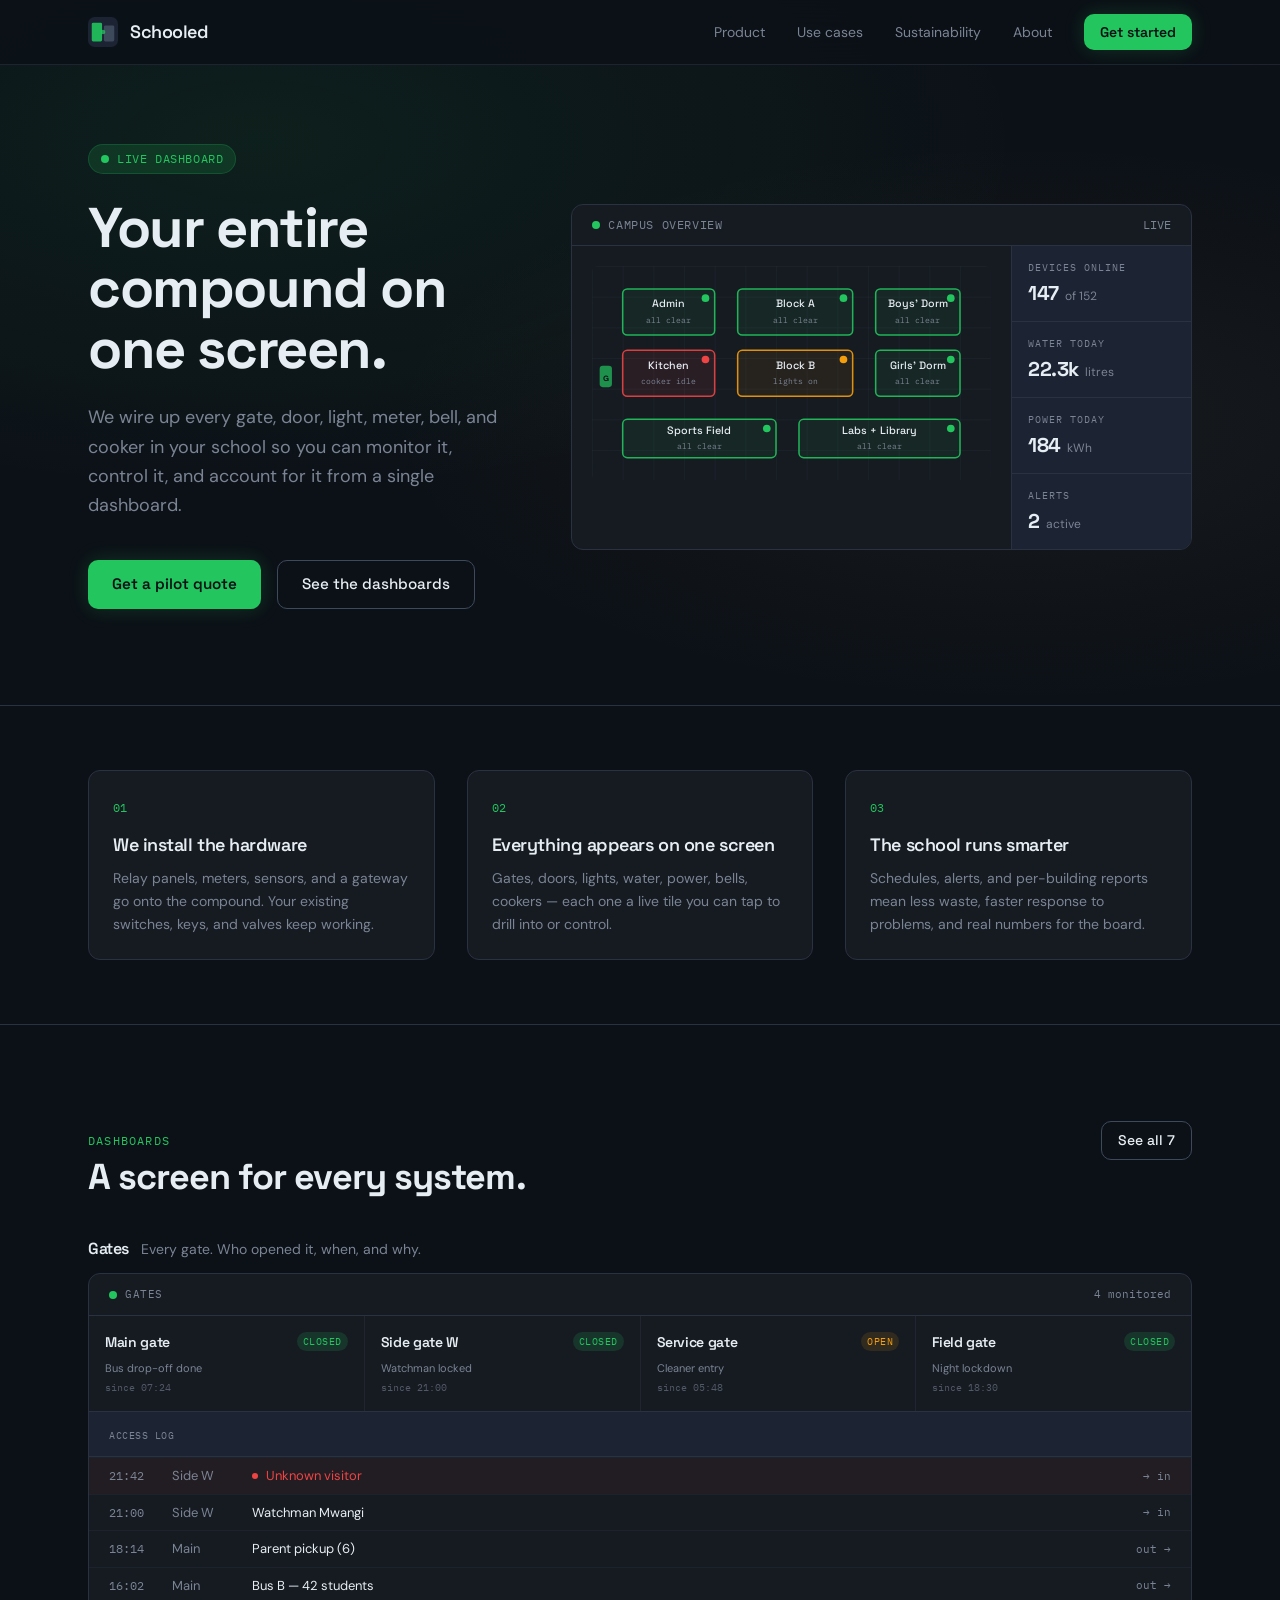
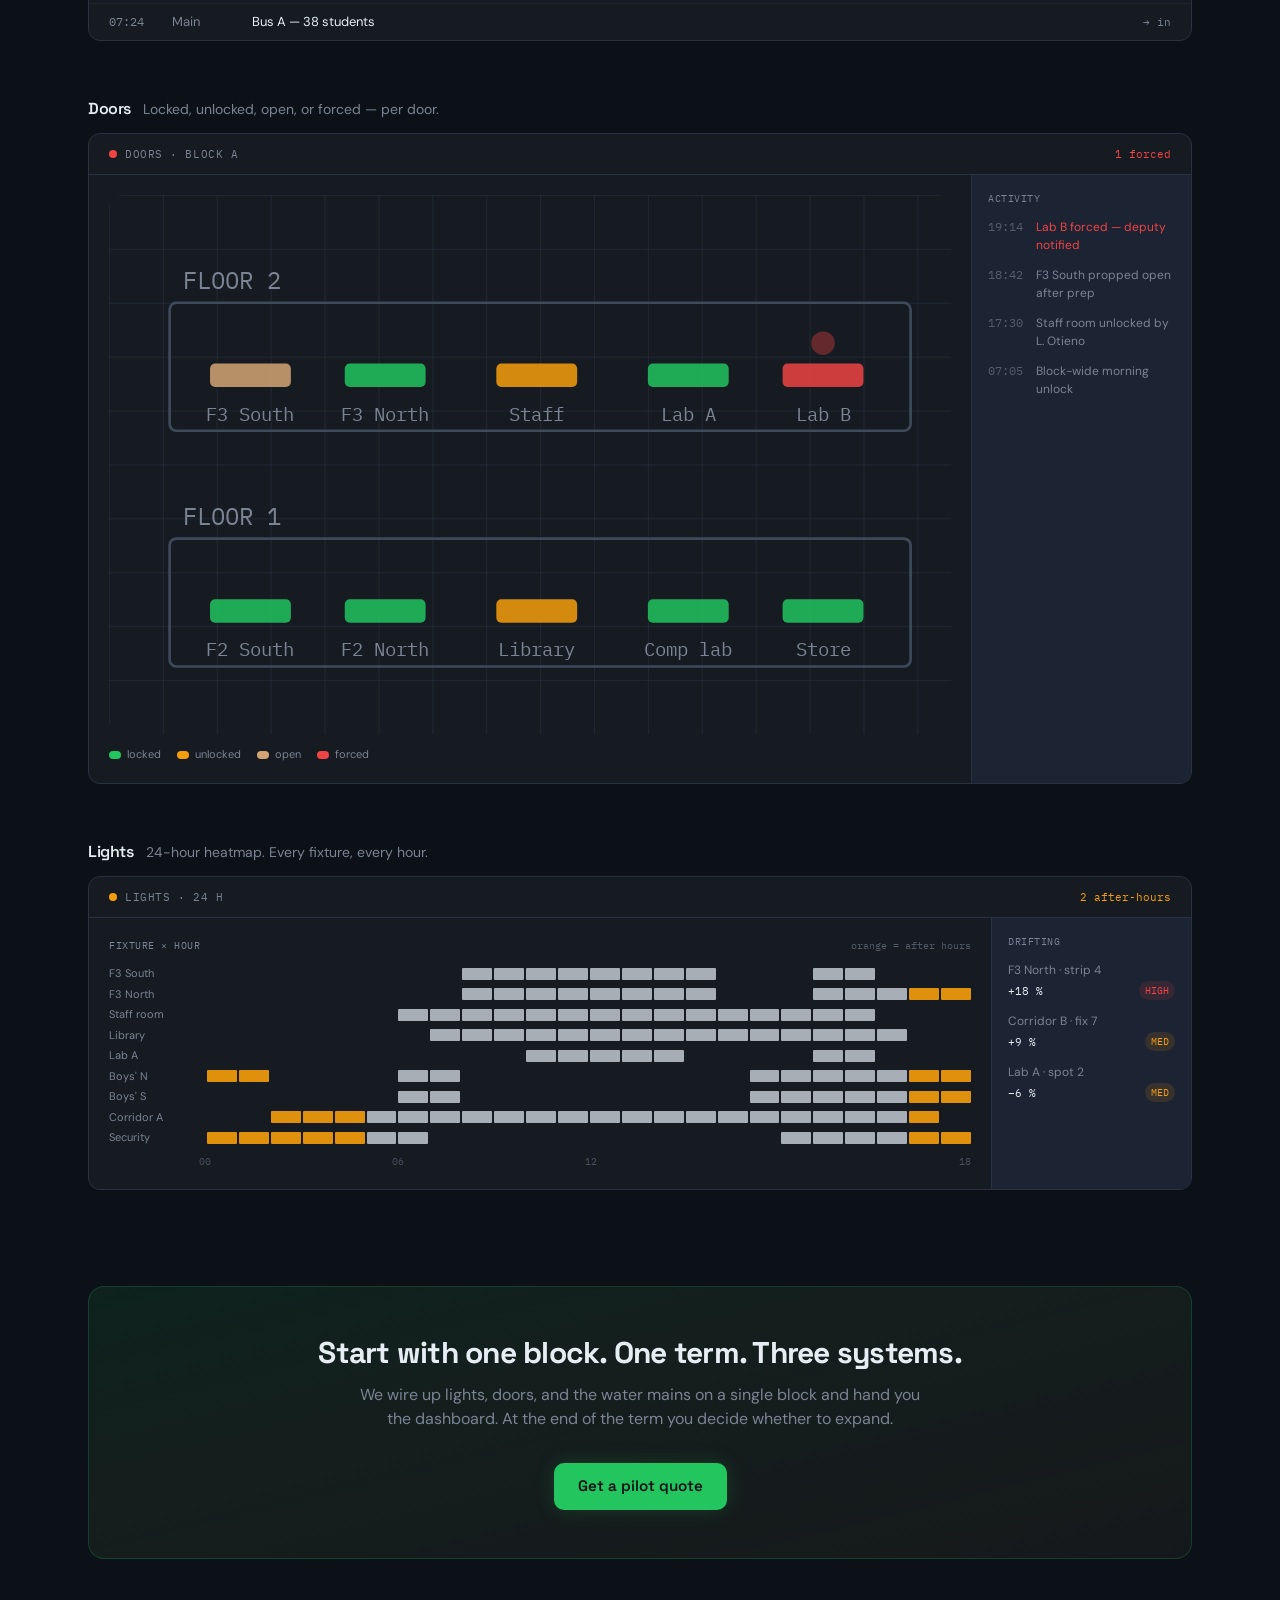
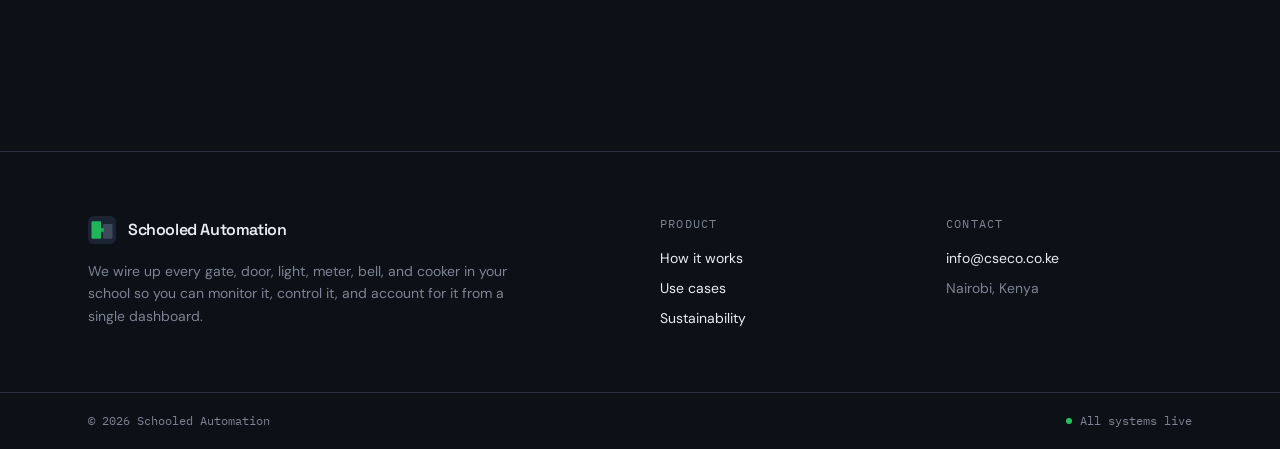
==== commit 413ef21c: "Deploy Schooled Automation website schooled-automation/schooled-automation-website@4361ed29430da62e8" ====
--- a/index.html
+++ b/index.html
@@ -1 +1 @@
-<!DOCTYPE html><!--6FCLizGMVHMQ9KfHEuenm--><html lang="en"><head><meta charSet="utf-8"/><meta name="viewport" content="width=device-width, initial-scale=1"/><link rel="stylesheet" href="/_next/static/chunks/dd99627822ce4bed.css" data-precedence="next"/><link rel="preload" as="script" fetchPriority="low" href="/_next/static/chunks/78f17d245f44ecc2.js"/><script src="/_next/static/chunks/65b96ee02177b1b8.js" async=""></script><script src="/_next/static/chunks/c8d0931fee4b59a2.js" async=""></script><script src="/_next/static/chunks/3f893f5065855c86.js" async=""></script><script src="/_next/static/chunks/turbopack-a428b1386a372f87.js" async=""></script><script src="/_next/static/chunks/aa5488182624ddef.js" async=""></script><script src="/_next/static/chunks/ccd5a61a4aa49379.js" async=""></script><script src="/_next/static/chunks/f341ce5ca02cf859.js" async=""></script><title>Schooled Automation — Equipment automation and utility monitoring for schools.</title><meta name="description" content="The hardware and software to monitor, control, and account for every motorised, switched, and metered thing in your school."/><link rel="manifest" href="/manifest.json"/><meta property="og:title" content="Schooled Automation — Equipment automation and utility monitoring for schools."/><meta property="og:description" content="The hardware and software to monitor, control, and account for every motorised, switched, and metered thing in your school."/><meta property="og:url" content="https://schooled-automation.cseco.co.ke/"/><meta property="og:site_name" content="Schooled Automation"/><meta property="og:image" content="https://schooled-automation.cseco.co.ke/og-image.png"/><meta property="og:type" content="website"/><meta name="twitter:card" content="summary_large_image"/><meta name="twitter:title" content="Schooled Automation — Equipment automation and utility monitoring for schools."/><meta name="twitter:description" content="The hardware and software to monitor, control, and account for every motorised, switched, and metered thing in your school."/><meta name="twitter:image" content="https://schooled-automation.cseco.co.ke/og-image.png"/><link rel="icon" href="/favicon.svg"/><link rel="apple-touch-icon" href="/apple-touch-icon.png"/><script src="/_next/static/chunks/a6dad97d9634a72d.js" noModule=""></script></head><body><div hidden=""><!--$--><!--/$--></div><header class="border-b border-[var(--color-rule)] bg-[var(--color-ivory)]/85 backdrop-blur sticky top-0 z-30"><div class="max-w-6xl mx-auto px-6 h-16 flex items-center justify-between"><a class="flex items-center gap-2.5 group" href="/"><svg width="28" height="28" viewBox="0 0 64 64" fill="none" aria-hidden="true"><rect width="64" height="64" rx="10" fill="var(--color-anchor)"></rect><rect x="10" y="14" width="20" height="36" rx="2" fill="var(--color-ivory)"></rect><rect x="34" y="20" width="20" height="30" rx="2" fill="var(--color-anchor-soft)"></rect><circle cx="32" cy="32" r="4" fill="var(--color-accent)"></circle></svg><span class="font-display font-semibold text-[var(--color-anchor)] tracking-tight">Schooled Automation</span></a><nav class="hidden md:flex items-center gap-7 text-sm"><a class="text-[var(--color-ink-soft)] hover:text-[var(--color-anchor)]" href="/product/">Product</a><a class="text-[var(--color-ink-soft)] hover:text-[var(--color-anchor)]" href="/use-cases/">Use cases</a><a class="text-[var(--color-ink-soft)] hover:text-[var(--color-anchor)]" href="/sustainability/">Sustainability</a><a class="text-[var(--color-ink-soft)] hover:text-[var(--color-anchor)]" href="/about/">About</a><a class="btn-primary !py-2 !px-4 text-sm" href="/contact/">Talk to us</a></nav></div></header><main><section class="relative overflow-hidden"><div class="absolute inset-0 floorplan-bg opacity-60 pointer-events-none" aria-hidden="true"></div><div class="relative max-w-6xl mx-auto px-6 pt-14 md:pt-20 pb-16 md:pb-24 grid lg:grid-cols-12 gap-10 lg:gap-14 items-center"><div class="lg:col-span-5"><p class="inline-flex items-center gap-2 font-mono text-[11px] tracking-[0.18em] uppercase text-[var(--color-ink-soft)] mb-5"><span class="w-1.5 h-1.5 rounded-full bg-[var(--color-accent)] live-pulse"></span>Hardware + Software</p><h1 class="font-display text-4xl md:text-[2.85rem] lg:text-[3.1rem] leading-[1.05] font-semibold text-[var(--color-anchor)]">Equipment automation and utility monitoring for schools.</h1><p class="mt-6 text-lg text-[var(--color-ink-soft)] leading-relaxed max-w-xl">The hardware and software to monitor, control, and account for every motorised, switched, and metered thing in your school.</p><div class="mt-9 flex flex-wrap gap-3"><a href="/contact" class="btn-primary">Talk to us</a><a href="/product" class="btn-ghost">See how it works</a></div><p class="mt-8 font-mono text-[11px] text-[var(--color-ink-soft)] uppercase tracking-[0.14em]">For principals · bursars · estates managers · IT leads</p></div><div class="lg:col-span-7"><div class="relative rounded-2xl overflow-hidden bg-[var(--color-anchor)] text-[var(--color-ivory)] shadow-[0_30px_60px_-30px_rgba(15,42,61,0.45)] ring-1 ring-[var(--color-anchor-soft)]/40"><div class="flex items-center justify-between px-5 py-3 border-b border-white/8"><div class="flex items-center gap-3"><span class="font-mono text-[11px] tracking-wider opacity-70">DASHBOARD · LIVE</span></div><div class="flex items-center gap-2 font-mono text-[11px] opacity-70"><span class="w-1.5 h-1.5 rounded-full bg-[var(--color-climate)] climate-pulse"></span>187 devices online</div></div><div class="grid grid-cols-5 gap-0"><div class="col-span-3 relative p-5 min-h-[360px]"><p class="font-mono text-[10px] tracking-wider opacity-60 mb-2">COMPOUND · MAIN CAMPUS</p><svg viewBox="0 0 320 280" class="w-full h-auto" role="img" aria-label="School compound map"><rect x="6" y="6" width="308" height="268" rx="6" fill="none" stroke="#1A3F58" stroke-width="1.2" stroke-dasharray="3 4"></rect><g><rect x="22" y="24" width="110" height="70" rx="3" fill="#0B1F2D" stroke="#1A3F58"></rect><text x="32" y="48" fill="#F5F4EF" opacity="0.7" font-family="JetBrains Mono, monospace" font-size="9">ADMIN BLOCK</text><text x="32" y="62" fill="#F5F4EF" opacity="0.4" font-family="JetBrains Mono, monospace" font-size="8">offices · staff room</text><circle cx="115" cy="34" r="3.5" fill="#3FB37F"></circle><circle cx="105" cy="34" r="3.5" fill="#3FB37F"></circle><circle cx="115" cy="84" r="3.5" fill="#FF7A1A"></circle></g><g><rect x="22" y="110" width="160" height="50" rx="3" fill="#0B1F2D" stroke="#1A3F58"></rect><text x="32" y="132" fill="#F5F4EF" opacity="0.7" font-family="JetBrains Mono, monospace" font-size="9">CLASSROOM BLOCK</text><text x="32" y="146" fill="#F5F4EF" opacity="0.4" font-family="JetBrains Mono, monospace" font-size="8">F1 · F2 · F3 · F4</text><circle cx="60" cy="120" r="3" fill="#3FB37F"></circle><circle cx="92" cy="120" r="3" fill="#3FB37F"></circle><circle cx="124" cy="120" r="3" fill="#E8B23F"></circle><circle cx="156" cy="120" r="3" fill="#3FB37F"></circle></g><g><rect x="22" y="180" width="110" height="76" rx="3" fill="#0B1F2D" stroke="#1A3F58"></rect><text x="32" y="202" fill="#F5F4EF" opacity="0.7" font-family="JetBrains Mono, monospace" font-size="9">BOYS&#x27; DORM</text><text x="32" y="216" fill="#F5F4EF" opacity="0.4" font-family="JetBrains Mono, monospace" font-size="8">2 wings · 48 beds</text><circle cx="115" cy="244" r="3.5" fill="#FF7A1A"></circle><text x="36" y="244" fill="#FF7A1A" font-family="JetBrains Mono, monospace" font-size="8">water flow 02:14</text></g><g><rect x="200" y="100" width="100" height="76" rx="3" fill="#0B1F2D" stroke="#1A3F58"></rect><text x="210" y="122" fill="#F5F4EF" opacity="0.7" font-family="JetBrains Mono, monospace" font-size="9">GIRLS&#x27; DORM</text><text x="210" y="136" fill="#F5F4EF" opacity="0.4" font-family="JetBrains Mono, monospace" font-size="8">2 wings · 56 beds</text><circle cx="285" cy="110" r="3.5" fill="#3FB37F"></circle><circle cx="285" cy="166" r="3.5" fill="#3FB37F"></circle></g><g><rect x="200" y="190" width="100" height="66" rx="3" fill="#0B1F2D" stroke="#1A3F58"></rect><text x="210" y="212" fill="#F5F4EF" opacity="0.7" font-family="JetBrains Mono, monospace" font-size="9">KITCHEN · DINING</text><text x="210" y="226" fill="#F5F4EF" opacity="0.4" font-family="JetBrains Mono, monospace" font-size="8">cookers · dispensers</text><circle cx="285" cy="200" r="3.5" fill="#3FB37F"></circle></g><g><rect x="142" y="24" width="48" height="20" rx="2" fill="#0B1F2D" stroke="#1A3F58"></rect><text x="148" y="38" fill="#F5F4EF" opacity="0.7" font-family="JetBrains Mono, monospace" font-size="8">MAIN GATE</text><circle cx="184" cy="34" r="3" fill="#3FB37F"></circle></g><g><rect x="142" y="56" width="48" height="36" rx="2" fill="#0B1F2D" stroke="#1A3F58"></rect><text x="148" y="70" fill="#F5F4EF" opacity="0.7" font-family="JetBrains Mono, monospace" font-size="8">MAINS</text><text x="148" y="84" fill="#FF7A1A" font-family="JetBrains Mono, monospace" font-size="9">1.2 L/s</text></g></svg><div class="absolute bottom-4 left-4 right-4 flex items-center gap-2 bg-[var(--color-accent)]/15 border border-[var(--color-accent)]/40 rounded-md px-3 py-2"><span class="w-2 h-2 rounded-full bg-[var(--color-accent)] live-pulse"></span><p class="text-xs"><span class="font-medium text-[var(--color-accent)]">Boys&#x27; dorm</span> <span class="opacity-80">— water flow at 02:14, no scheduled use.</span></p></div></div><div class="col-span-2 border-l border-white/8 p-5 bg-[var(--color-anchor-deep)]"><p class="font-mono text-[10px] tracking-wider opacity-60 mb-1">THIS WEEK</p><p class="font-display text-base font-semibold mb-4">Water — litres per bed</p><ul class="space-y-3"><li><div class="flex items-center justify-between text-[11px] mb-1"><span class="opacity-80 truncate">1<!-- -->. <!-- -->Girls&#x27; Dorm · West</span><span class="font-mono opacity-90">38<!-- -->L</span></div><div class="h-1.5 rounded-full bg-white/8 overflow-hidden"><div class="h-full rounded-full" style="width:38%;background:var(--color-climate)"></div></div></li><li><div class="flex items-center justify-between text-[11px] mb-1"><span class="opacity-80 truncate">2<!-- -->. <!-- -->Girls&#x27; Dorm · East</span><span class="font-mono opacity-90">42<!-- -->L</span></div><div class="h-1.5 rounded-full bg-white/8 overflow-hidden"><div class="h-full rounded-full" style="width:44%;background:var(--color-climate)"></div></div></li><li><div class="flex items-center justify-between text-[11px] mb-1"><span class="opacity-80 truncate">3<!-- -->. <!-- -->Boys&#x27; Dorm · North</span><span class="font-mono opacity-90">51<!-- -->L</span></div><div class="h-1.5 rounded-full bg-white/8 overflow-hidden"><div class="h-full rounded-full" style="width:56%;background:var(--color-warn)"></div></div></li><li><div class="flex items-center justify-between text-[11px] mb-1"><span class="opacity-80 truncate">4<!-- -->. <!-- -->Boys&#x27; Dorm · South</span><span class="font-mono opacity-90">89<!-- -->L</span></div><div class="h-1.5 rounded-full bg-white/8 overflow-hidden"><div class="h-full rounded-full" style="width:100%;background:var(--color-accent)"></div></div></li></ul><div class="mt-5 pt-4 border-t border-white/8"><p class="font-mono text-[10px] opacity-60 mb-1">CLEANEST TERM</p><p class="text-sm flex items-center gap-2"><span class="w-1.5 h-1.5 rounded-full bg-[var(--color-climate)]"></span><span class="font-medium">Girls&#x27; Dorm · West</span></p></div></div></div></div></div></div></section><section class="border-y border-[var(--color-rule)] bg-[var(--color-paper)]"><div class="max-w-6xl mx-auto px-6 py-14 grid md:grid-cols-3 gap-10 md:gap-14"><div class="flex flex-col"><div class="flex items-center gap-3 mb-3"><span class="font-mono text-[11px] text-[var(--color-ink-soft)]">01</span><span class="font-mono text-[11px] uppercase tracking-[0.18em] px-2 py-0.5 rounded" style="color:var(--color-anchor);background:rgba(15,42,61,0.06)">Monitor</span></div><h3 class="font-display text-xl font-semibold text-[var(--color-anchor)] leading-snug">See what is happening, right now, across the whole school</h3><p class="mt-3 text-[15px] text-[var(--color-ink-soft)] leading-relaxed">From one screen you can see which doors and windows are open, which lights are on, how much water is flowing, and how much power is being drawn across every block of the compound.</p></div><div class="flex flex-col"><div class="flex items-center gap-3 mb-3"><span class="font-mono text-[11px] text-[var(--color-ink-soft)]">02</span><span class="font-mono text-[11px] uppercase tracking-[0.18em] px-2 py-0.5 rounded" style="color:var(--color-accent);background:var(--color-accent-soft)">Control</span></div><h3 class="font-display text-xl font-semibold text-[var(--color-anchor)] leading-snug">Switch things on and off without walking there</h3><p class="mt-3 text-[15px] text-[var(--color-ink-soft)] leading-relaxed">You can turn off lights that were left on after prep, lock the science block at dusk, set the bell schedule, the irrigation schedule, and the times the gates are allowed to open. The physical switches and keys still work as well.</p></div><div class="flex flex-col"><div class="flex items-center gap-3 mb-3"><span class="font-mono text-[11px] text-[var(--color-ink-soft)]">03</span><span class="font-mono text-[11px] uppercase tracking-[0.18em] px-2 py-0.5 rounded" style="color:var(--color-climate);background:var(--color-climate-soft)">Account</span></div><h3 class="font-display text-xl font-semibold text-[var(--color-anchor)] leading-snug">Track what each part of the school is using</h3><p class="mt-3 text-[15px] text-[var(--color-ink-soft)] leading-relaxed">We meter water and power separately for each dorm, classroom block, kitchen, and office. You can compare them against each other, catch leaks the same night they start, and at the end of the term give the bursar a real number for the board.</p></div></div></section><section class="max-w-6xl mx-auto px-6 py-20"><div class="max-w-2xl mb-12"><p class="font-mono text-[11px] uppercase tracking-[0.18em] text-[var(--color-ink-soft)] mb-3">What it covers</p><h2 class="font-display text-3xl md:text-4xl font-semibold text-[var(--color-anchor)] leading-tight">The kinds of equipment we can connect to the dashboard.</h2><p class="mt-4 text-[15px] text-[var(--color-ink-soft)] leading-relaxed">If it has a motor, a switch, or a meter, we can usually wire it up. Below is a rough taxonomy of what we have installed for schools so far. See the<!-- --> <a href="/use-cases" class="text-[var(--color-anchor)] underline">use cases</a> <!-- -->for what this looks like in practice.</p></div><div class="grid sm:grid-cols-2 lg:grid-cols-3 gap-px bg-[var(--color-rule)] rounded-xl overflow-hidden border border-[var(--color-rule)]"><div class="bg-[var(--color-paper)] p-6"><p class="font-mono text-[11px] uppercase tracking-[0.16em] text-[var(--color-accent)] mb-2">Motorised</p><p class="text-[15px] text-[var(--color-ink)] leading-relaxed">Gates, flagpole, blinds, irrigation valves, projector screens</p></div><div class="bg-[var(--color-paper)] p-6"><p class="font-mono text-[11px] uppercase tracking-[0.16em] text-[var(--color-accent)] mb-2">Switched</p><p class="text-[15px] text-[var(--color-ink)] leading-relaxed">Lights, bells, dispensers, cookers, water heaters, sockets</p></div><div class="bg-[var(--color-paper)] p-6"><p class="font-mono text-[11px] uppercase tracking-[0.16em] text-[var(--color-accent)] mb-2">Metered</p><p class="text-[15px] text-[var(--color-ink)] leading-relaxed">Water mains and submeters, electricity, gas, solar inverter</p></div><div class="bg-[var(--color-paper)] p-6"><p class="font-mono text-[11px] uppercase tracking-[0.16em] text-[var(--color-accent)] mb-2">Sensed</p><p class="text-[15px] text-[var(--color-ink)] leading-relaxed">Door state, window state, motion, temperature, CO₂, smoke</p></div><div class="bg-[var(--color-paper)] p-6"><p class="font-mono text-[11px] uppercase tracking-[0.16em] text-[var(--color-accent)] mb-2">Secured</p><p class="text-[15px] text-[var(--color-ink)] leading-relaxed">Door locks, gate barriers, alarms, panic buttons</p></div><div class="bg-[var(--color-paper)] p-6"><p class="font-mono text-[11px] uppercase tracking-[0.16em] text-[var(--color-accent)] mb-2">Scheduled</p><p class="text-[15px] text-[var(--color-ink)] leading-relaxed">Bell timetable, gate-open windows, lights-off rules, irrigation</p></div></div></section></main><footer class="border-t border-[var(--color-rule)] mt-24 bg-[var(--color-paper)]"><div class="max-w-6xl mx-auto px-6 py-12 grid md:grid-cols-4 gap-8"><div class="col-span-2"><div class="flex items-center gap-2.5"><svg width="28" height="28" viewBox="0 0 64 64" fill="none" aria-hidden="true"><rect width="64" height="64" rx="10" fill="var(--color-anchor)"></rect><rect x="10" y="14" width="20" height="36" rx="2" fill="var(--color-ivory)"></rect><rect x="34" y="20" width="20" height="30" rx="2" fill="var(--color-anchor-soft)"></rect><circle cx="32" cy="32" r="4" fill="var(--color-accent)"></circle></svg><span class="font-display font-semibold text-[var(--color-anchor)]">Schooled Automation</span></div><p class="mt-4 text-sm text-[var(--color-ink-soft)] max-w-md">The hardware and software to monitor, control, and account for every motorised, switched, and metered thing in your school.</p></div><div><p class="text-xs uppercase tracking-[0.16em] text-[var(--color-ink-soft)] mb-3">Product</p><ul class="space-y-2 text-sm"><li><a class="text-[var(--color-anchor)] hover:underline" href="/product/">What it does</a></li><li><a class="text-[var(--color-anchor)] hover:underline" href="/sustainability/">Sustainability</a></li></ul></div><div><p class="text-xs uppercase tracking-[0.16em] text-[var(--color-ink-soft)] mb-3">Contact</p><ul class="space-y-2 text-sm"><li><a href="mailto:info@cseco.co.ke" class="text-[var(--color-anchor)] hover:underline">info@cseco.co.ke</a></li><li><span class="text-[var(--color-ink-soft)]">Nairobi, Kenya</span></li></ul></div></div><div class="border-t border-[var(--color-rule)]"><div class="max-w-6xl mx-auto px-6 py-4 flex items-center justify-between text-xs text-[var(--color-ink-soft)] font-mono"><span>© <!-- -->2026<!-- --> Schooled Automation</span><span>Nairobi, Kenya</span></div></div></footer><!--$--><!--/$--><script src="/_next/static/chunks/78f17d245f44ecc2.js" id="_R_" async=""></script><script>(self.__next_f=self.__next_f||[]).push([0])</script><script>self.__next_f.push([1,"1:\"$Sreact.fragment\"\n2:I[56698,[\"/_next/static/chunks/aa5488182624ddef.js\",\"/_next/static/chunks/ccd5a61a4aa49379.js\"],\"default\"]\n3:I[35109,[\"/_next/static/chunks/aa5488182624ddef.js\",\"/_next/static/chunks/ccd5a61a4aa49379.js\"],\"default\"]\n4:I[1247,[\"/_next/static/chunks/f341ce5ca02cf859.js\"],\"\"]\ne:I[57797,[\"/_next/static/chunks/aa5488182624ddef.js\",\"/_next/static/chunks/ccd5a61a4aa49379.js\"],\"default\"]\n:HL[\"/_next/static/chunks/dd99627822ce4bed.css\",\"style\"]\n"])</script><script>self.__next_f.push([1,"0:{\"P\":null,\"b\":\"6FCLizGMVHMQ9KfHEuenm\",\"c\":[\"\",\"\"],\"q\":\"\",\"i\":false,\"f\":[[[\"\",{\"children\":[\"__PAGE__\",{}]},\"$undefined\",\"$undefined\",true],[[\"$\",\"$1\",\"c\",{\"children\":[[[\"$\",\"link\",\"0\",{\"rel\":\"stylesheet\",\"href\":\"/_next/static/chunks/dd99627822ce4bed.css\",\"precedence\":\"next\",\"crossOrigin\":\"$undefined\",\"nonce\":\"$undefined\"}]],[\"$\",\"html\",null,{\"lang\":\"en\",\"children\":[\"$\",\"body\",null,{\"children\":[\"$\",\"$L2\",null,{\"parallelRouterKey\":\"children\",\"error\":\"$undefined\",\"errorStyles\":\"$undefined\",\"errorScripts\":\"$undefined\",\"template\":[\"$\",\"$L3\",null,{}],\"templateStyles\":\"$undefined\",\"templateScripts\":\"$undefined\",\"notFound\":[[[\"$\",\"title\",null,{\"children\":\"404: This page could not be found.\"}],[\"$\",\"div\",null,{\"style\":{\"fontFamily\":\"system-ui,\\\"Segoe UI\\\",Roboto,Helvetica,Arial,sans-serif,\\\"Apple Color Emoji\\\",\\\"Segoe UI Emoji\\\"\",\"height\":\"100vh\",\"textAlign\":\"center\",\"display\":\"flex\",\"flexDirection\":\"column\",\"alignItems\":\"center\",\"justifyContent\":\"center\"},\"children\":[\"$\",\"div\",null,{\"children\":[[\"$\",\"style\",null,{\"dangerouslySetInnerHTML\":{\"__html\":\"body{color:#000;background:#fff;margin:0}.next-error-h1{border-right:1px solid rgba(0,0,0,.3)}@media (prefers-color-scheme:dark){body{color:#fff;background:#000}.next-error-h1{border-right:1px solid rgba(255,255,255,.3)}}\"}}],[\"$\",\"h1\",null,{\"className\":\"next-error-h1\",\"style\":{\"display\":\"inline-block\",\"margin\":\"0 20px 0 0\",\"padding\":\"0 23px 0 0\",\"fontSize\":24,\"fontWeight\":500,\"verticalAlign\":\"top\",\"lineHeight\":\"49px\"},\"children\":404}],[\"$\",\"div\",null,{\"style\":{\"display\":\"inline-block\"},\"children\":[\"$\",\"h2\",null,{\"style\":{\"fontSize\":14,\"fontWeight\":400,\"lineHeight\":\"49px\",\"margin\":0},\"children\":\"This page could not be found.\"}]}]]}]}]],[]],\"forbidden\":\"$undefined\",\"unauthorized\":\"$undefined\"}]}]}]]}],{\"children\":[[\"$\",\"$1\",\"c\",{\"children\":[[[\"$\",\"header\",null,{\"className\":\"border-b border-[var(--color-rule)] bg-[var(--color-ivory)]/85 backdrop-blur sticky top-0 z-30\",\"children\":[\"$\",\"div\",null,{\"className\":\"max-w-6xl mx-auto px-6 h-16 flex items-center justify-between\",\"children\":[[\"$\",\"$L4\",null,{\"href\":\"/\",\"className\":\"flex items-center gap-2.5 group\",\"children\":[[\"$\",\"svg\",null,{\"width\":28,\"height\":28,\"viewBox\":\"0 0 64 64\",\"fill\":\"none\",\"aria-hidden\":\"true\",\"children\":[[\"$\",\"rect\",null,{\"width\":\"64\",\"height\":\"64\",\"rx\":\"10\",\"fill\":\"var(--color-anchor)\"}],[\"$\",\"rect\",null,{\"x\":\"10\",\"y\":\"14\",\"width\":\"20\",\"height\":\"36\",\"rx\":\"2\",\"fill\":\"var(--color-ivory)\"}],[\"$\",\"rect\",null,{\"x\":\"34\",\"y\":\"20\",\"width\":\"20\",\"height\":\"30\",\"rx\":\"2\",\"fill\":\"var(--color-anchor-soft)\"}],[\"$\",\"circle\",null,{\"cx\":\"32\",\"cy\":\"32\",\"r\":\"4\",\"fill\":\"var(--color-accent)\"}]]}],[\"$\",\"span\",null,{\"className\":\"font-display font-semibold text-[var(--color-anchor)] tracking-tight\",\"children\":\"Schooled Automation\"}]]}],[\"$\",\"nav\",null,{\"className\":\"hidden md:flex items-center gap-7 text-sm\",\"children\":[[\"$\",\"$L4\",null,{\"href\":\"/product\",\"className\":\"text-[var(--color-ink-soft)] hover:text-[var(--color-anchor)]\",\"children\":\"Product\"}],[\"$\",\"$L4\",null,{\"href\":\"/use-cases\",\"className\":\"text-[var(--color-ink-soft)] hover:text-[var(--color-anchor)]\",\"children\":\"Use cases\"}],[\"$\",\"$L4\",null,{\"href\":\"/sustainability\",\"className\":\"text-[var(--color-ink-soft)] hover:text-[var(--color-anchor)]\",\"children\":\"Sustainability\"}],[\"$\",\"$L4\",null,{\"href\":\"/about\",\"className\":\"text-[var(--color-ink-soft)] hover:text-[var(--color-anchor)]\",\"children\":\"About\"}],[\"$\",\"$L4\",null,{\"href\":\"/contact\",\"className\":\"btn-primary !py-2 !px-4 text-sm\",\"children\":\"Talk to us\"}]]}]]}]}],[\"$\",\"main\",null,{\"children\":[[\"$\",\"section\",null,{\"className\":\"relative overflow-hidden\",\"children\":[[\"$\",\"div\",null,{\"className\":\"absolute inset-0 floorplan-bg opacity-60 pointer-events-none\",\"aria-hidden\":\"true\"}],[\"$\",\"div\",null,{\"className\":\"relative max-w-6xl mx-auto px-6 pt-14 md:pt-20 pb-16 md:pb-24 grid lg:grid-cols-12 gap-10 lg:gap-14 items-center\",\"children\":[[\"$\",\"div\",null,{\"className\":\"lg:col-span-5\",\"children\":[[\"$\",\"p\",null,{\"className\":\"inline-flex items-center gap-2 font-mono text-[11px] tracking-[0.18em] uppercase text-[var(--color-ink-soft)] mb-5\",\"children\":[[\"$\",\"span\",null,{\"className\":\"w-1.5 h-1.5 rounded-full bg-[var(--color-accent)] live-pulse\"}],\"Hardware + Software\"]}],[\"$\",\"h1\",null,{\"className\":\"font-display text-4xl md:text-[2.85rem] lg:text-[3.1rem] leading-[1.05] font-semibold text-[var(--color-anchor)]\",\"children\":\"Equipment automation and utility monitoring for schools.\"}],[\"$\",\"p\",null,{\"className\":\"mt-6 text-lg text-[var(--color-ink-soft)] leading-relaxed max-w-xl\",\"children\":\"The hardware and software to monitor, control, and account for every motorised, switched, and metered thing in your school.\"}],\"$L5\",\"$L6\"]}],\"$L7\"]}]]}],\"$L8\",\"$L9\"]}],\"$La\"],[\"$Lb\"],\"$Lc\"]}],{},null,false,false]},null,false,false],\"$Ld\",false]],\"m\":\"$undefined\",\"G\":[\"$e\",[]],\"S\":true}\n"])</script><script>self.__next_f.push([1,"12:I[96715,[\"/_next/static/chunks/aa5488182624ddef.js\",\"/_next/static/chunks/ccd5a61a4aa49379.js\"],\"OutletBoundary\"]\n13:\"$Sreact.suspense\"\n15:I[96715,[\"/_next/static/chunks/aa5488182624ddef.js\",\"/_next/static/chunks/ccd5a61a4aa49379.js\"],\"ViewportBoundary\"]\n17:I[96715,[\"/_next/static/chunks/aa5488182624ddef.js\",\"/_next/static/chunks/ccd5a61a4aa49379.js\"],\"MetadataBoundary\"]\n5:[\"$\",\"div\",null,{\"className\":\"mt-9 flex flex-wrap gap-3\",\"children\":[[\"$\",\"a\",null,{\"href\":\"/contact\",\"className\":\"btn-primary\",\"children\":\"Talk to us\"}],[\"$\",\"a\",null,{\"href\":\"/product\",\"className\":\"btn-ghost\",\"children\":\"See how it works\"}]]}]\n6:[\"$\",\"p\",null,{\"className\":\"mt-8 font-mono text-[11px] text-[var(--color-ink-soft)] uppercase tracking-[0.14em]\",\"children\":\"For principals · bursars · estates managers · IT leads\"}]\n"])</script><script>self.__next_f.push([1,"7:[\"$\",\"div\",null,{\"className\":\"lg:col-span-7\",\"children\":[\"$\",\"div\",null,{\"className\":\"relative rounded-2xl overflow-hidden bg-[var(--color-anchor)] text-[var(--color-ivory)] shadow-[0_30px_60px_-30px_rgba(15,42,61,0.45)] ring-1 ring-[var(--color-anchor-soft)]/40\",\"children\":[[\"$\",\"div\",null,{\"className\":\"flex items-center justify-between px-5 py-3 border-b border-white/8\",\"children\":[[\"$\",\"div\",null,{\"className\":\"flex items-center gap-3\",\"children\":[\"$\",\"span\",null,{\"className\":\"font-mono text-[11px] tracking-wider opacity-70\",\"children\":\"DASHBOARD · LIVE\"}]}],[\"$\",\"div\",null,{\"className\":\"flex items-center gap-2 font-mono text-[11px] opacity-70\",\"children\":[[\"$\",\"span\",null,{\"className\":\"w-1.5 h-1.5 rounded-full bg-[var(--color-climate)] climate-pulse\"}],\"187 devices online\"]}]]}],[\"$\",\"div\",null,{\"className\":\"grid grid-cols-5 gap-0\",\"children\":[[\"$\",\"div\",null,{\"className\":\"col-span-3 relative p-5 min-h-[360px]\",\"children\":[[\"$\",\"p\",null,{\"className\":\"font-mono text-[10px] tracking-wider opacity-60 mb-2\",\"children\":\"COMPOUND · MAIN CAMPUS\"}],[\"$\",\"svg\",null,{\"viewBox\":\"0 0 320 280\",\"className\":\"w-full h-auto\",\"role\":\"img\",\"aria-label\":\"School compound map\",\"children\":[[\"$\",\"rect\",null,{\"x\":\"6\",\"y\":\"6\",\"width\":\"308\",\"height\":\"268\",\"rx\":\"6\",\"fill\":\"none\",\"stroke\":\"#1A3F58\",\"strokeWidth\":\"1.2\",\"strokeDasharray\":\"3 4\"}],[\"$\",\"g\",null,{\"children\":[[\"$\",\"rect\",null,{\"x\":\"22\",\"y\":\"24\",\"width\":\"110\",\"height\":\"70\",\"rx\":\"3\",\"fill\":\"#0B1F2D\",\"stroke\":\"#1A3F58\"}],[\"$\",\"text\",null,{\"x\":\"32\",\"y\":\"48\",\"fill\":\"#F5F4EF\",\"opacity\":\"0.7\",\"fontFamily\":\"JetBrains Mono, monospace\",\"fontSize\":\"9\",\"children\":\"ADMIN BLOCK\"}],[\"$\",\"text\",null,{\"x\":\"32\",\"y\":\"62\",\"fill\":\"#F5F4EF\",\"opacity\":\"0.4\",\"fontFamily\":\"JetBrains Mono, monospace\",\"fontSize\":\"8\",\"children\":\"offices · staff room\"}],[\"$\",\"circle\",null,{\"cx\":\"115\",\"cy\":\"34\",\"r\":\"3.5\",\"fill\":\"#3FB37F\"}],[\"$\",\"circle\",null,{\"cx\":\"105\",\"cy\":\"34\",\"r\":\"3.5\",\"fill\":\"#3FB37F\"}],[\"$\",\"circle\",null,{\"cx\":\"115\",\"cy\":\"84\",\"r\":\"3.5\",\"fill\":\"#FF7A1A\"}]]}],[\"$\",\"g\",null,{\"children\":[[\"$\",\"rect\",null,{\"x\":\"22\",\"y\":\"110\",\"width\":\"160\",\"height\":\"50\",\"rx\":\"3\",\"fill\":\"#0B1F2D\",\"stroke\":\"#1A3F58\"}],[\"$\",\"text\",null,{\"x\":\"32\",\"y\":\"132\",\"fill\":\"#F5F4EF\",\"opacity\":\"0.7\",\"fontFamily\":\"JetBrains Mono, monospace\",\"fontSize\":\"9\",\"children\":\"CLASSROOM BLOCK\"}],[\"$\",\"text\",null,{\"x\":\"32\",\"y\":\"146\",\"fill\":\"#F5F4EF\",\"opacity\":\"0.4\",\"fontFamily\":\"JetBrains Mono, monospace\",\"fontSize\":\"8\",\"children\":\"F1 · F2 · F3 · F4\"}],[\"$\",\"circle\",null,{\"cx\":\"60\",\"cy\":\"120\",\"r\":\"3\",\"fill\":\"#3FB37F\"}],[\"$\",\"circle\",null,{\"cx\":\"92\",\"cy\":\"120\",\"r\":\"3\",\"fill\":\"#3FB37F\"}],[\"$\",\"circle\",null,{\"cx\":\"124\",\"cy\":\"120\",\"r\":\"3\",\"fill\":\"#E8B23F\"}],[\"$\",\"circle\",null,{\"cx\":\"156\",\"cy\":\"120\",\"r\":\"3\",\"fill\":\"#3FB37F\"}]]}],[\"$\",\"g\",null,{\"children\":[[\"$\",\"rect\",null,{\"x\":\"22\",\"y\":\"180\",\"width\":\"110\",\"height\":\"76\",\"rx\":\"3\",\"fill\":\"#0B1F2D\",\"stroke\":\"#1A3F58\"}],[\"$\",\"text\",null,{\"x\":\"32\",\"y\":\"202\",\"fill\":\"#F5F4EF\",\"opacity\":\"0.7\",\"fontFamily\":\"JetBrains Mono, monospace\",\"fontSize\":\"9\",\"children\":\"BOYS' DORM\"}],[\"$\",\"text\",null,{\"x\":\"32\",\"y\":\"216\",\"fill\":\"#F5F4EF\",\"opacity\":\"0.4\",\"fontFamily\":\"JetBrains Mono, monospace\",\"fontSize\":\"8\",\"children\":\"2 wings · 48 beds\"}],[\"$\",\"circle\",null,{\"cx\":\"115\",\"cy\":\"244\",\"r\":\"3.5\",\"fill\":\"#FF7A1A\"}],[\"$\",\"text\",null,{\"x\":\"36\",\"y\":\"244\",\"fill\":\"#FF7A1A\",\"fontFamily\":\"JetBrains Mono, monospace\",\"fontSize\":\"8\",\"children\":\"water flow 02:14\"}]]}],[\"$\",\"g\",null,{\"children\":[[\"$\",\"rect\",null,{\"x\":\"200\",\"y\":\"100\",\"width\":\"100\",\"height\":\"76\",\"rx\":\"3\",\"fill\":\"#0B1F2D\",\"stroke\":\"#1A3F58\"}],[\"$\",\"text\",null,{\"x\":\"210\",\"y\":\"122\",\"fill\":\"#F5F4EF\",\"opacity\":\"0.7\",\"fontFamily\":\"JetBrains Mono, monospace\",\"fontSize\":\"9\",\"children\":\"GIRLS' DORM\"}],[\"$\",\"text\",null,{\"x\":\"210\",\"y\":\"136\",\"fill\":\"#F5F4EF\",\"opacity\":\"0.4\",\"fontFamily\":\"JetBrains Mono, monospace\",\"fontSize\":\"8\",\"children\":\"2 wings · 56 beds\"}],[\"$\",\"circle\",null,{\"cx\":\"285\",\"cy\":\"110\",\"r\":\"3.5\",\"fill\":\"#3FB37F\"}],[\"$\",\"circle\",null,{\"cx\":\"285\",\"cy\":\"166\",\"r\":\"3.5\",\"fill\":\"#3FB37F\"}]]}],[\"$\",\"g\",null,{\"children\":[[\"$\",\"rect\",null,{\"x\":\"200\",\"y\":\"190\",\"width\":\"100\",\"height\":\"66\",\"rx\":\"3\",\"fill\":\"#0B1F2D\",\"stroke\":\"#1A3F58\"}],[\"$\",\"text\",null,{\"x\":\"210\",\"y\":\"212\",\"fill\":\"#F5F4EF\",\"opacity\":\"0.7\",\"fontFamily\":\"JetBrains Mono, monospace\",\"fontSize\":\"9\",\"children\":\"KITCHEN · DINING\"}],[\"$\",\"text\",null,{\"x\":\"210\",\"y\":\"226\",\"fill\":\"#F5F4EF\",\"opacity\":\"0.4\",\"fontFamily\":\"JetBrains Mono, monospace\",\"fontSize\":\"8\",\"children\":\"cookers · dispensers\"}],[\"$\",\"circle\",null,{\"cx\":\"285\",\"cy\":\"200\",\"r\":\"3.5\",\"fill\":\"#3FB37F\"}]]}],[\"$\",\"g\",null,{\"children\":[[\"$\",\"rect\",null,{\"x\":\"142\",\"y\":\"24\",\"width\":\"48\",\"height\":\"20\",\"rx\":\"2\",\"fill\":\"#0B1F2D\",\"stroke\":\"#1A3F58\"}],[\"$\",\"text\",null,{\"x\":\"148\",\"y\":\"38\",\"fill\":\"#F5F4EF\",\"opacity\":\"0.7\",\"fontFamily\":\"JetBrains Mono, monospace\",\"fontSize\":\"8\",\"children\":\"MAIN GATE\"}],[\"$\",\"circle\",null,{\"cx\":\"184\",\"cy\":\"34\",\"r\":\"3\",\"fill\":\"#3FB37F\"}]]}],[\"$\",\"g\",null,{\"children\":[[\"$\",\"rect\",null,{\"x\":\"142\",\"y\":\"56\",\"width\":\"48\",\"height\":\"36\",\"rx\":\"2\",\"fill\":\"#0B1F2D\",\"stroke\":\"#1A3F58\"}],[\"$\",\"text\",null,{\"x\":\"148\",\"y\":\"70\",\"fill\":\"#F5F4EF\",\"opacity\":\"0.7\",\"fontFamily\":\"JetBrains Mono, monospace\",\"fontSize\":\"8\",\"children\":\"MAINS\"}],\"$Lf\"]}]]}],\"$L10\"]}],\"$L11\"]}]]}]}]\n"])</script><script>self.__next_f.push([1,"8:[\"$\",\"section\",null,{\"className\":\"border-y border-[var(--color-rule)] bg-[var(--color-paper)]\",\"children\":[\"$\",\"div\",null,{\"className\":\"max-w-6xl mx-auto px-6 py-14 grid md:grid-cols-3 gap-10 md:gap-14\",\"children\":[[\"$\",\"div\",\"01\",{\"className\":\"flex flex-col\",\"children\":[[\"$\",\"div\",null,{\"className\":\"flex items-center gap-3 mb-3\",\"children\":[[\"$\",\"span\",null,{\"className\":\"font-mono text-[11px] text-[var(--color-ink-soft)]\",\"children\":\"01\"}],[\"$\",\"span\",null,{\"className\":\"font-mono text-[11px] uppercase tracking-[0.18em] px-2 py-0.5 rounded\",\"style\":{\"color\":\"var(--color-anchor)\",\"background\":\"rgba(15,42,61,0.06)\"},\"children\":\"Monitor\"}]]}],[\"$\",\"h3\",null,{\"className\":\"font-display text-xl font-semibold text-[var(--color-anchor)] leading-snug\",\"children\":\"See what is happening, right now, across the whole school\"}],[\"$\",\"p\",null,{\"className\":\"mt-3 text-[15px] text-[var(--color-ink-soft)] leading-relaxed\",\"children\":\"From one screen you can see which doors and windows are open, which lights are on, how much water is flowing, and how much power is being drawn across every block of the compound.\"}]]}],[\"$\",\"div\",\"02\",{\"className\":\"flex flex-col\",\"children\":[[\"$\",\"div\",null,{\"className\":\"flex items-center gap-3 mb-3\",\"children\":[[\"$\",\"span\",null,{\"className\":\"font-mono text-[11px] text-[var(--color-ink-soft)]\",\"children\":\"02\"}],[\"$\",\"span\",null,{\"className\":\"font-mono text-[11px] uppercase tracking-[0.18em] px-2 py-0.5 rounded\",\"style\":{\"color\":\"var(--color-accent)\",\"background\":\"var(--color-accent-soft)\"},\"children\":\"Control\"}]]}],[\"$\",\"h3\",null,{\"className\":\"font-display text-xl font-semibold text-[var(--color-anchor)] leading-snug\",\"children\":\"Switch things on and off without walking there\"}],[\"$\",\"p\",null,{\"className\":\"mt-3 text-[15px] text-[var(--color-ink-soft)] leading-relaxed\",\"children\":\"You can turn off lights that were left on after prep, lock the science block at dusk, set the bell schedule, the irrigation schedule, and the times the gates are allowed to open. The physical switches and keys still work as well.\"}]]}],[\"$\",\"div\",\"03\",{\"className\":\"flex flex-col\",\"children\":[[\"$\",\"div\",null,{\"className\":\"flex items-center gap-3 mb-3\",\"children\":[[\"$\",\"span\",null,{\"className\":\"font-mono text-[11px] text-[var(--color-ink-soft)]\",\"children\":\"03\"}],[\"$\",\"span\",null,{\"className\":\"font-mono text-[11px] uppercase tracking-[0.18em] px-2 py-0.5 rounded\",\"style\":{\"color\":\"var(--color-climate)\",\"background\":\"var(--color-climate-soft)\"},\"children\":\"Account\"}]]}],[\"$\",\"h3\",null,{\"className\":\"font-display text-xl font-semibold text-[var(--color-anchor)] leading-snug\",\"children\":\"Track what each part of the school is using\"}],[\"$\",\"p\",null,{\"className\":\"mt-3 text-[15px] text-[var(--color-ink-soft)] leading-relaxed\",\"children\":\"We meter water and power separately for each dorm, classroom block, kitchen, and office. You can compare them against each other, catch leaks the same night they start, and at the end of the term give the bursar a real number for the board.\"}]]}]]}]}]\n"])</script><script>self.__next_f.push([1,"9:[\"$\",\"section\",null,{\"className\":\"max-w-6xl mx-auto px-6 py-20\",\"children\":[[\"$\",\"div\",null,{\"className\":\"max-w-2xl mb-12\",\"children\":[[\"$\",\"p\",null,{\"className\":\"font-mono text-[11px] uppercase tracking-[0.18em] text-[var(--color-ink-soft)] mb-3\",\"children\":\"What it covers\"}],[\"$\",\"h2\",null,{\"className\":\"font-display text-3xl md:text-4xl font-semibold text-[var(--color-anchor)] leading-tight\",\"children\":\"The kinds of equipment we can connect to the dashboard.\"}],[\"$\",\"p\",null,{\"className\":\"mt-4 text-[15px] text-[var(--color-ink-soft)] leading-relaxed\",\"children\":[\"If it has a motor, a switch, or a meter, we can usually wire it up. Below is a rough taxonomy of what we have installed for schools so far. See the\",\" \",[\"$\",\"a\",null,{\"href\":\"/use-cases\",\"className\":\"text-[var(--color-anchor)] underline\",\"children\":\"use cases\"}],\" \",\"for what this looks like in practice.\"]}]]}],[\"$\",\"div\",null,{\"className\":\"grid sm:grid-cols-2 lg:grid-cols-3 gap-px bg-[var(--color-rule)] rounded-xl overflow-hidden border border-[var(--color-rule)]\",\"children\":[[\"$\",\"div\",\"Motorised\",{\"className\":\"bg-[var(--color-paper)] p-6\",\"children\":[[\"$\",\"p\",null,{\"className\":\"font-mono text-[11px] uppercase tracking-[0.16em] text-[var(--color-accent)] mb-2\",\"children\":\"Motorised\"}],[\"$\",\"p\",null,{\"className\":\"text-[15px] text-[var(--color-ink)] leading-relaxed\",\"children\":\"Gates, flagpole, blinds, irrigation valves, projector screens\"}]]}],[\"$\",\"div\",\"Switched\",{\"className\":\"bg-[var(--color-paper)] p-6\",\"children\":[[\"$\",\"p\",null,{\"className\":\"font-mono text-[11px] uppercase tracking-[0.16em] text-[var(--color-accent)] mb-2\",\"children\":\"Switched\"}],[\"$\",\"p\",null,{\"className\":\"text-[15px] text-[var(--color-ink)] leading-relaxed\",\"children\":\"Lights, bells, dispensers, cookers, water heaters, sockets\"}]]}],[\"$\",\"div\",\"Metered\",{\"className\":\"bg-[var(--color-paper)] p-6\",\"children\":[[\"$\",\"p\",null,{\"className\":\"font-mono text-[11px] uppercase tracking-[0.16em] text-[var(--color-accent)] mb-2\",\"children\":\"Metered\"}],[\"$\",\"p\",null,{\"className\":\"text-[15px] text-[var(--color-ink)] leading-relaxed\",\"children\":\"Water mains and submeters, electricity, gas, solar inverter\"}]]}],[\"$\",\"div\",\"Sensed\",{\"className\":\"bg-[var(--color-paper)] p-6\",\"children\":[[\"$\",\"p\",null,{\"className\":\"font-mono text-[11px] uppercase tracking-[0.16em] text-[var(--color-accent)] mb-2\",\"children\":\"Sensed\"}],[\"$\",\"p\",null,{\"className\":\"text-[15px] text-[var(--color-ink)] leading-relaxed\",\"children\":\"Door state, window state, motion, temperature, CO₂, smoke\"}]]}],[\"$\",\"div\",\"Secured\",{\"className\":\"bg-[var(--color-paper)] p-6\",\"children\":[[\"$\",\"p\",null,{\"className\":\"font-mono text-[11px] uppercase tracking-[0.16em] text-[var(--color-accent)] mb-2\",\"children\":\"Secured\"}],[\"$\",\"p\",null,{\"className\":\"text-[15px] text-[var(--color-ink)] leading-relaxed\",\"children\":\"Door locks, gate barriers, alarms, panic buttons\"}]]}],[\"$\",\"div\",\"Scheduled\",{\"className\":\"bg-[var(--color-paper)] p-6\",\"children\":[[\"$\",\"p\",null,{\"className\":\"font-mono text-[11px] uppercase tracking-[0.16em] text-[var(--color-accent)] mb-2\",\"children\":\"Scheduled\"}],[\"$\",\"p\",null,{\"className\":\"text-[15px] text-[var(--color-ink)] leading-relaxed\",\"children\":\"Bell timetable, gate-open windows, lights-off rules, irrigation\"}]]}]]}]]}]\n"])</script><script>self.__next_f.push([1,"a:[\"$\",\"footer\",null,{\"className\":\"border-t border-[var(--color-rule)] mt-24 bg-[var(--color-paper)]\",\"children\":[[\"$\",\"div\",null,{\"className\":\"max-w-6xl mx-auto px-6 py-12 grid md:grid-cols-4 gap-8\",\"children\":[[\"$\",\"div\",null,{\"className\":\"col-span-2\",\"children\":[[\"$\",\"div\",null,{\"className\":\"flex items-center gap-2.5\",\"children\":[[\"$\",\"svg\",null,{\"width\":28,\"height\":28,\"viewBox\":\"0 0 64 64\",\"fill\":\"none\",\"aria-hidden\":\"true\",\"children\":[[\"$\",\"rect\",null,{\"width\":\"64\",\"height\":\"64\",\"rx\":\"10\",\"fill\":\"var(--color-anchor)\"}],[\"$\",\"rect\",null,{\"x\":\"10\",\"y\":\"14\",\"width\":\"20\",\"height\":\"36\",\"rx\":\"2\",\"fill\":\"var(--color-ivory)\"}],[\"$\",\"rect\",null,{\"x\":\"34\",\"y\":\"20\",\"width\":\"20\",\"height\":\"30\",\"rx\":\"2\",\"fill\":\"var(--color-anchor-soft)\"}],[\"$\",\"circle\",null,{\"cx\":\"32\",\"cy\":\"32\",\"r\":\"4\",\"fill\":\"var(--color-accent)\"}]]}],[\"$\",\"span\",null,{\"className\":\"font-display font-semibold text-[var(--color-anchor)]\",\"children\":\"Schooled Automation\"}]]}],[\"$\",\"p\",null,{\"className\":\"mt-4 text-sm text-[var(--color-ink-soft)] max-w-md\",\"children\":\"The hardware and software to monitor, control, and account for every motorised, switched, and metered thing in your school.\"}]]}],[\"$\",\"div\",null,{\"children\":[[\"$\",\"p\",null,{\"className\":\"text-xs uppercase tracking-[0.16em] text-[var(--color-ink-soft)] mb-3\",\"children\":\"Product\"}],[\"$\",\"ul\",null,{\"className\":\"space-y-2 text-sm\",\"children\":[[\"$\",\"li\",null,{\"children\":[\"$\",\"$L4\",null,{\"href\":\"/product\",\"className\":\"text-[var(--color-anchor)] hover:underline\",\"children\":\"What it does\"}]}],[\"$\",\"li\",null,{\"children\":[\"$\",\"$L4\",null,{\"href\":\"/sustainability\",\"className\":\"text-[var(--color-anchor)] hover:underline\",\"children\":\"Sustainability\"}]}]]}]]}],[\"$\",\"div\",null,{\"children\":[[\"$\",\"p\",null,{\"className\":\"text-xs uppercase tracking-[0.16em] text-[var(--color-ink-soft)] mb-3\",\"children\":\"Contact\"}],[\"$\",\"ul\",null,{\"className\":\"space-y-2 text-sm\",\"children\":[[\"$\",\"li\",null,{\"children\":[\"$\",\"a\",null,{\"href\":\"mailto:info@cseco.co.ke\",\"className\":\"text-[var(--color-anchor)] hover:underline\",\"children\":\"info@cseco.co.ke\"}]}],[\"$\",\"li\",null,{\"children\":[\"$\",\"span\",null,{\"className\":\"text-[var(--color-ink-soft)]\",\"children\":\"Nairobi, Kenya\"}]}]]}]]}]]}],[\"$\",\"div\",null,{\"className\":\"border-t border-[var(--color-rule)]\",\"children\":[\"$\",\"div\",null,{\"className\":\"max-w-6xl mx-auto px-6 py-4 flex items-center justify-between text-xs text-[var(--color-ink-soft)] font-mono\",\"children\":[[\"$\",\"span\",null,{\"children\":[\"© \",2026,\" Schooled Automation\"]}],[\"$\",\"span\",null,{\"children\":\"Nairobi, Kenya\"}]]}]}]]}]\n"])</script><script>self.__next_f.push([1,"b:[\"$\",\"script\",\"script-0\",{\"src\":\"/_next/static/chunks/f341ce5ca02cf859.js\",\"async\":true,\"nonce\":\"$undefined\"}]\nc:[\"$\",\"$L12\",null,{\"children\":[\"$\",\"$13\",null,{\"name\":\"Next.MetadataOutlet\",\"children\":\"$@14\"}]}]\nd:[\"$\",\"$1\",\"h\",{\"children\":[null,[\"$\",\"$L15\",null,{\"children\":\"$@16\"}],[\"$\",\"div\",null,{\"hidden\":true,\"children\":[\"$\",\"$L17\",null,{\"children\":[\"$\",\"$13\",null,{\"name\":\"Next.Metadata\",\"children\":\"$@18\"}]}]}],null]}]\n"])</script><script>self.__next_f.push([1,"f:[\"$\",\"text\",null,{\"x\":\"148\",\"y\":\"84\",\"fill\":\"#FF7A1A\",\"fontFamily\":\"JetBrains Mono, monospace\",\"fontSize\":\"9\",\"children\":\"1.2 L/s\"}]\n10:[\"$\",\"div\",null,{\"className\":\"absolute bottom-4 left-4 right-4 flex items-center gap-2 bg-[var(--color-accent)]/15 border border-[var(--color-accent)]/40 rounded-md px-3 py-2\",\"children\":[[\"$\",\"span\",null,{\"className\":\"w-2 h-2 rounded-full bg-[var(--color-accent)] live-pulse\"}],[\"$\",\"p\",null,{\"className\":\"text-xs\",\"children\":[[\"$\",\"span\",null,{\"className\":\"font-medium text-[var(--color-accent)]\",\"children\":\"Boys' dorm\"}],\" \",[\"$\",\"span\",null,{\"className\":\"opacity-80\",\"children\":\"— water flow at 02:14, no scheduled use.\"}]]}]]}]\n"])</script><script>self.__next_f.push([1,"11:[\"$\",\"div\",null,{\"className\":\"col-span-2 border-l border-white/8 p-5 bg-[var(--color-anchor-deep)]\",\"children\":[[\"$\",\"p\",null,{\"className\":\"font-mono text-[10px] tracking-wider opacity-60 mb-1\",\"children\":\"THIS WEEK\"}],[\"$\",\"p\",null,{\"className\":\"font-display text-base font-semibold mb-4\",\"children\":\"Water — litres per bed\"}],[\"$\",\"ul\",null,{\"className\":\"space-y-3\",\"children\":[[\"$\",\"li\",\"Girls' Dorm · West\",{\"children\":[[\"$\",\"div\",null,{\"className\":\"flex items-center justify-between text-[11px] mb-1\",\"children\":[[\"$\",\"span\",null,{\"className\":\"opacity-80 truncate\",\"children\":[1,\". \",\"Girls' Dorm · West\"]}],[\"$\",\"span\",null,{\"className\":\"font-mono opacity-90\",\"children\":[38,\"L\"]}]]}],[\"$\",\"div\",null,{\"className\":\"h-1.5 rounded-full bg-white/8 overflow-hidden\",\"children\":[\"$\",\"div\",null,{\"className\":\"h-full rounded-full\",\"style\":{\"width\":\"38%\",\"background\":\"var(--color-climate)\"}}]}]]}],[\"$\",\"li\",\"Girls' Dorm · East\",{\"children\":[[\"$\",\"div\",null,{\"className\":\"flex items-center justify-between text-[11px] mb-1\",\"children\":[[\"$\",\"span\",null,{\"className\":\"opacity-80 truncate\",\"children\":[2,\". \",\"Girls' Dorm · East\"]}],[\"$\",\"span\",null,{\"className\":\"font-mono opacity-90\",\"children\":[42,\"L\"]}]]}],[\"$\",\"div\",null,{\"className\":\"h-1.5 rounded-full bg-white/8 overflow-hidden\",\"children\":[\"$\",\"div\",null,{\"className\":\"h-full rounded-full\",\"style\":{\"width\":\"44%\",\"background\":\"var(--color-climate)\"}}]}]]}],[\"$\",\"li\",\"Boys' Dorm · North\",{\"children\":[[\"$\",\"div\",null,{\"className\":\"flex items-center justify-between text-[11px] mb-1\",\"children\":[[\"$\",\"span\",null,{\"className\":\"opacity-80 truncate\",\"children\":[3,\". \",\"Boys' Dorm · North\"]}],[\"$\",\"span\",null,{\"className\":\"font-mono opacity-90\",\"children\":[51,\"L\"]}]]}],[\"$\",\"div\",null,{\"className\":\"h-1.5 rounded-full bg-white/8 overflow-hidden\",\"children\":[\"$\",\"div\",null,{\"className\":\"h-full rounded-full\",\"style\":{\"width\":\"56%\",\"background\":\"var(--color-warn)\"}}]}]]}],[\"$\",\"li\",\"Boys' Dorm · South\",{\"children\":[[\"$\",\"div\",null,{\"className\":\"flex items-center justify-between text-[11px] mb-1\",\"children\":[[\"$\",\"span\",null,{\"className\":\"opacity-80 truncate\",\"children\":[4,\". \",\"Boys' Dorm · South\"]}],[\"$\",\"span\",null,{\"className\":\"font-mono opacity-90\",\"children\":[89,\"L\"]}]]}],[\"$\",\"div\",null,{\"className\":\"h-1.5 rounded-full bg-white/8 overflow-hidden\",\"children\":[\"$\",\"div\",null,{\"className\":\"h-full rounded-full\",\"style\":{\"width\":\"100%\",\"background\":\"var(--color-accent)\"}}]}]]}]]}],[\"$\",\"div\",null,{\"className\":\"mt-5 pt-4 border-t border-white/8\",\"children\":[[\"$\",\"p\",null,{\"className\":\"font-mono text-[10px] opacity-60 mb-1\",\"children\":\"CLEANEST TERM\"}],[\"$\",\"p\",null,{\"className\":\"text-sm flex items-center gap-2\",\"children\":[[\"$\",\"span\",null,{\"className\":\"w-1.5 h-1.5 rounded-full bg-[var(--color-climate)]\"}],[\"$\",\"span\",null,{\"className\":\"font-medium\",\"children\":\"Girls' Dorm · West\"}]]}]]}]]}]\n"])</script><script>self.__next_f.push([1,"16:[[\"$\",\"meta\",\"0\",{\"charSet\":\"utf-8\"}],[\"$\",\"meta\",\"1\",{\"name\":\"viewport\",\"content\":\"width=device-width, initial-scale=1\"}]]\n"])</script><script>self.__next_f.push([1,"19:I[17276,[\"/_next/static/chunks/aa5488182624ddef.js\",\"/_next/static/chunks/ccd5a61a4aa49379.js\"],\"IconMark\"]\n"])</script><script>self.__next_f.push([1,"18:[[\"$\",\"title\",\"0\",{\"children\":\"Schooled Automation — Equipment automation and utility monitoring for schools.\"}],[\"$\",\"meta\",\"1\",{\"name\":\"description\",\"content\":\"The hardware and software to monitor, control, and account for every motorised, switched, and metered thing in your school.\"}],[\"$\",\"link\",\"2\",{\"rel\":\"manifest\",\"href\":\"/manifest.json\",\"crossOrigin\":\"$undefined\"}],[\"$\",\"meta\",\"3\",{\"property\":\"og:title\",\"content\":\"Schooled Automation — Equipment automation and utility monitoring for schools.\"}],[\"$\",\"meta\",\"4\",{\"property\":\"og:description\",\"content\":\"The hardware and software to monitor, control, and account for every motorised, switched, and metered thing in your school.\"}],[\"$\",\"meta\",\"5\",{\"property\":\"og:url\",\"content\":\"https://schooled-automation.cseco.co.ke/\"}],[\"$\",\"meta\",\"6\",{\"property\":\"og:site_name\",\"content\":\"Schooled Automation\"}],[\"$\",\"meta\",\"7\",{\"property\":\"og:image\",\"content\":\"https://schooled-automation.cseco.co.ke/og-image.png\"}],[\"$\",\"meta\",\"8\",{\"property\":\"og:type\",\"content\":\"website\"}],[\"$\",\"meta\",\"9\",{\"name\":\"twitter:card\",\"content\":\"summary_large_image\"}],[\"$\",\"meta\",\"10\",{\"name\":\"twitter:title\",\"content\":\"Schooled Automation — Equipment automation and utility monitoring for schools.\"}],[\"$\",\"meta\",\"11\",{\"name\":\"twitter:description\",\"content\":\"The hardware and software to monitor, control, and account for every motorised, switched, and metered thing in your school.\"}],[\"$\",\"meta\",\"12\",{\"name\":\"twitter:image\",\"content\":\"https://schooled-automation.cseco.co.ke/og-image.png\"}],[\"$\",\"link\",\"13\",{\"rel\":\"icon\",\"href\":\"/favicon.svg\"}],[\"$\",\"link\",\"14\",{\"rel\":\"apple-touch-icon\",\"href\":\"/apple-touch-icon.png\"}],[\"$\",\"$L19\",\"15\",{}]]\n"])</script><script>self.__next_f.push([1,"14:null\n"])</script></body></html>+<!DOCTYPE html><!--zCrvRcIi1tkSn5Yzrcvix--><html lang="en"><head><meta charSet="utf-8"/><meta name="viewport" content="width=device-width, initial-scale=1"/><link rel="stylesheet" href="/_next/static/chunks/d0339983c8c9b81f.css" data-precedence="next"/><link rel="preload" as="script" fetchPriority="low" href="/_next/static/chunks/78f17d245f44ecc2.js"/><script src="/_next/static/chunks/65b96ee02177b1b8.js" async=""></script><script src="/_next/static/chunks/c8d0931fee4b59a2.js" async=""></script><script src="/_next/static/chunks/3f893f5065855c86.js" async=""></script><script src="/_next/static/chunks/turbopack-a428b1386a372f87.js" async=""></script><script src="/_next/static/chunks/aa5488182624ddef.js" async=""></script><script src="/_next/static/chunks/ccd5a61a4aa49379.js" async=""></script><script src="/_next/static/chunks/f341ce5ca02cf859.js" async=""></script><title>Schooled Automation</title><meta name="description" content="Equipment automation and utility monitoring for schools."/><script src="/_next/static/chunks/a6dad97d9634a72d.js" noModule=""></script></head><body class="min-h-screen"><div hidden=""><!--$--><!--/$--></div><header class="fixed top-0 left-0 right-0 z-50 border-b border-[var(--color-border)]/60 bg-[var(--color-base)]/80 backdrop-blur-xl"><div class="max-w-6xl mx-auto px-6 h-16 flex items-center justify-between"><a class="flex items-center gap-3 group" href="/"><svg width="30" height="30" viewBox="0 0 64 64" fill="none" aria-hidden="true"><rect width="64" height="64" rx="14" fill="var(--color-surface-raised)"></rect><rect x="8" y="12" width="22" height="40" rx="3" fill="var(--color-primary)" opacity="0.9"></rect><rect x="34" y="18" width="22" height="34" rx="3" fill="var(--color-border-bright)"></rect><circle cx="32" cy="32" r="5" fill="var(--color-primary)"><animate attributeName="opacity" values="1;0.4;1" dur="2.4s" repeatCount="indefinite"></animate></circle></svg><span class="font-display font-semibold text-[var(--color-text)] tracking-tight text-lg">Schooled</span></a><nav class="hidden md:flex items-center gap-8 text-sm"><a class="text-[var(--color-muted)] hover:text-[var(--color-text)] transition-colors" href="/product/">Product</a><a class="text-[var(--color-muted)] hover:text-[var(--color-text)] transition-colors" href="/use-cases/">Use cases</a><a class="text-[var(--color-muted)] hover:text-[var(--color-text)] transition-colors" href="/sustainability/">Sustainability</a><a class="text-[var(--color-muted)] hover:text-[var(--color-text)] transition-colors" href="/about/">About</a><a class="btn-primary btn-sm" href="/contact/">Get started</a></nav></div></header><main><section class="relative gradient-mesh"><div class="max-w-6xl mx-auto px-6 pt-28 md:pt-36 pb-section md:pb-section-lg grid lg:grid-cols-12 gap-10 lg:gap-14 items-center"><div class="lg:col-span-5"><div class="inline-flex items-center gap-2 px-3 py-1.5 rounded-full bg-[var(--color-primary-glow)] border border-[var(--color-primary)]/20 mb-6"><span class="w-2 h-2 rounded-full bg-[var(--color-primary)] pulse-green"></span><span class="font-mono text-xs text-[var(--color-primary)] tracking-wider">LIVE DASHBOARD</span></div><h1 class="font-display text-4xl md:text-5xl lg:text-[3.5rem] leading-[1.08] font-bold">Your entire compound on one screen.</h1><p class="mt-6 text-lg text-[var(--color-muted)] leading-relaxed max-w-xl">We wire up every gate, door, light, meter, bell, and cooker in your school so you can monitor it, control it, and account for it from a single dashboard.</p><div class="mt-10 flex flex-wrap gap-4"><a href="/contact" class="btn-primary">Get a pilot quote</a><a href="/use-cases" class="btn-outline">See the dashboards</a></div></div><div class="lg:col-span-7"><div class="card overflow-hidden"><div class="flex items-center justify-between px-5 py-3 border-b border-[var(--color-border)]"><div class="flex items-center gap-2"><span class="w-2 h-2 rounded-full bg-[var(--color-primary)] pulse-green"></span><span class="font-mono text-xs text-[var(--color-muted)] tracking-wider">CAMPUS OVERVIEW</span></div><span class="font-mono text-xs text-[var(--color-muted)]">LIVE</span></div><div class="grid md:grid-cols-[1fr_180px]"><div class="p-5"><svg viewBox="0 0 260 140" class="w-full h-auto" role="img" aria-label="Campus floor plan"><defs><pattern id="grid-v2" width="20" height="20" patternUnits="userSpaceOnUse"><path d="M 20 0 L 0 0 0 20" fill="none" stroke="var(--color-border)" stroke-width="0.3"></path></pattern></defs><rect width="260" height="140" fill="url(#grid-v2)" rx="4"></rect><g><rect x="20" y="15" width="60" height="30" rx="3" fill="rgba(34,197,94,0.08)" stroke="var(--color-primary)" stroke-width="1" opacity="0.9"></rect><text x="50" y="27" text-anchor="middle" fill="var(--color-text)" font-size="7" font-family="Space Grotesk, sans-serif" font-weight="500">Admin</text><circle cx="74" cy="21" r="2.5" fill="var(--color-primary)"></circle><text x="50" y="37" text-anchor="middle" fill="var(--color-muted)" font-size="5" font-family="IBM Plex Mono, monospace">all clear</text></g><g><rect x="95" y="15" width="75" height="30" rx="3" fill="rgba(34,197,94,0.08)" stroke="var(--color-primary)" stroke-width="1" opacity="0.9"></rect><text x="132.5" y="27" text-anchor="middle" fill="var(--color-text)" font-size="7" font-family="Space Grotesk, sans-serif" font-weight="500">Block A</text><circle cx="164" cy="21" r="2.5" fill="var(--color-primary)"></circle><text x="132.5" y="37" text-anchor="middle" fill="var(--color-muted)" font-size="5" font-family="IBM Plex Mono, monospace">all clear</text></g><g><rect x="95" y="55" width="75" height="30" rx="3" fill="rgba(245,158,11,0.08)" stroke="var(--color-warn)" stroke-width="1" opacity="0.9"></rect><text x="132.5" y="67" text-anchor="middle" fill="var(--color-text)" font-size="7" font-family="Space Grotesk, sans-serif" font-weight="500">Block B</text><circle cx="164" cy="61" r="2.5" fill="var(--color-warn)"></circle><text x="132.5" y="77" text-anchor="middle" fill="var(--color-muted)" font-size="5" font-family="IBM Plex Mono, monospace">lights on</text></g><g><rect x="20" y="55" width="60" height="30" rx="3" fill="rgba(239,68,68,0.1)" stroke="var(--color-danger)" stroke-width="1" opacity="0.9"></rect><text x="50" y="67" text-anchor="middle" fill="var(--color-text)" font-size="7" font-family="Space Grotesk, sans-serif" font-weight="500">Kitchen</text><circle cx="74" cy="61" r="2.5" fill="var(--color-danger)"></circle><text x="50" y="77" text-anchor="middle" fill="var(--color-muted)" font-size="5" font-family="IBM Plex Mono, monospace">cooker idle</text></g><g><rect x="185" y="15" width="55" height="30" rx="3" fill="rgba(34,197,94,0.08)" stroke="var(--color-primary)" stroke-width="1" opacity="0.9"></rect><text x="212.5" y="27" text-anchor="middle" fill="var(--color-text)" font-size="7" font-family="Space Grotesk, sans-serif" font-weight="500">Boys&#x27; Dorm</text><circle cx="234" cy="21" r="2.5" fill="var(--color-primary)"></circle><text x="212.5" y="37" text-anchor="middle" fill="var(--color-muted)" font-size="5" font-family="IBM Plex Mono, monospace">all clear</text></g><g><rect x="185" y="55" width="55" height="30" rx="3" fill="rgba(34,197,94,0.08)" stroke="var(--color-primary)" stroke-width="1" opacity="0.9"></rect><text x="212.5" y="67" text-anchor="middle" fill="var(--color-text)" font-size="7" font-family="Space Grotesk, sans-serif" font-weight="500">Girls&#x27; Dorm</text><circle cx="234" cy="61" r="2.5" fill="var(--color-primary)"></circle><text x="212.5" y="77" text-anchor="middle" fill="var(--color-muted)" font-size="5" font-family="IBM Plex Mono, monospace">all clear</text></g><g><rect x="20" y="100" width="100" height="25" rx="3" fill="rgba(34,197,94,0.08)" stroke="var(--color-primary)" stroke-width="1" opacity="0.9"></rect><text x="70" y="109.5" text-anchor="middle" fill="var(--color-text)" font-size="7" font-family="Space Grotesk, sans-serif" font-weight="500">Sports Field</text><circle cx="114" cy="106" r="2.5" fill="var(--color-primary)"></circle><text x="70" y="119.5" text-anchor="middle" fill="var(--color-muted)" font-size="5" font-family="IBM Plex Mono, monospace">all clear</text></g><g><rect x="135" y="100" width="105" height="25" rx="3" fill="rgba(34,197,94,0.08)" stroke="var(--color-primary)" stroke-width="1" opacity="0.9"></rect><text x="187.5" y="109.5" text-anchor="middle" fill="var(--color-text)" font-size="7" font-family="Space Grotesk, sans-serif" font-weight="500">Labs + Library</text><circle cx="234" cy="106" r="2.5" fill="var(--color-primary)"></circle><text x="187.5" y="119.5" text-anchor="middle" fill="var(--color-muted)" font-size="5" font-family="IBM Plex Mono, monospace">all clear</text></g><rect x="5" y="65" width="8" height="14" rx="2" fill="var(--color-primary)" opacity="0.7"></rect><text x="9" y="75" text-anchor="middle" fill="var(--color-base)" font-size="5" font-weight="700">G</text></svg></div><div class="border-l border-[var(--color-border)] bg-[var(--color-surface-raised)]"><div class="px-4 py-3.5 "><p class="font-mono text-[10px] uppercase tracking-widest text-[var(--color-muted)] mb-1">Devices online</p><div class="flex items-baseline gap-1.5"><span class="font-display text-xl font-bold">147</span><span class="text-xs text-[var(--color-muted)]">of 152</span></div></div><div class="px-4 py-3.5 border-t border-[var(--color-border)]"><p class="font-mono text-[10px] uppercase tracking-widest text-[var(--color-muted)] mb-1">Water today</p><div class="flex items-baseline gap-1.5"><span class="font-display text-xl font-bold">22.3k</span><span class="text-xs text-[var(--color-muted)]">litres</span></div></div><div class="px-4 py-3.5 border-t border-[var(--color-border)]"><p class="font-mono text-[10px] uppercase tracking-widest text-[var(--color-muted)] mb-1">Power today</p><div class="flex items-baseline gap-1.5"><span class="font-display text-xl font-bold">184</span><span class="text-xs text-[var(--color-muted)]">kWh</span></div></div><div class="px-4 py-3.5 border-t border-[var(--color-border)]"><p class="font-mono text-[10px] uppercase tracking-widest text-[var(--color-muted)] mb-1">Alerts</p><div class="flex items-baseline gap-1.5"><span class="font-display text-xl font-bold">2</span><span class="text-xs text-[var(--color-muted)]">active</span></div></div></div></div></div></div></div></section><section class="border-y border-[var(--color-border)]"><div class="max-w-6xl mx-auto px-6 py-section grid md:grid-cols-3 gap-8"><div class="card p-6"><span class="font-mono text-xs text-[var(--color-primary)]">01</span><h3 class="font-display text-lg font-semibold mt-3 mb-2">We install the hardware</h3><p class="text-sm text-[var(--color-muted)] leading-relaxed">Relay panels, meters, sensors, and a gateway go onto the compound. Your existing switches, keys, and valves keep working.</p></div><div class="card p-6"><span class="font-mono text-xs text-[var(--color-primary)]">02</span><h3 class="font-display text-lg font-semibold mt-3 mb-2">Everything appears on one screen</h3><p class="text-sm text-[var(--color-muted)] leading-relaxed">Gates, doors, lights, water, power, bells, cookers — each one a live tile you can tap to drill into or control.</p></div><div class="card p-6"><span class="font-mono text-xs text-[var(--color-primary)]">03</span><h3 class="font-display text-lg font-semibold mt-3 mb-2">The school runs smarter</h3><p class="text-sm text-[var(--color-muted)] leading-relaxed">Schedules, alerts, and per-building reports mean less waste, faster response to problems, and real numbers for the board.</p></div></div></section><section class="max-w-6xl mx-auto px-6 py-section-lg"><div class="flex items-baseline justify-between mb-10"><div><p class="font-mono text-xs uppercase tracking-widest text-[var(--color-primary)] mb-2">Dashboards</p><h2 class="font-display text-3xl md:text-4xl font-bold">A screen for every system.</h2></div><a class="hidden md:inline-flex btn-outline btn-sm" href="/use-cases/">See all 7</a></div><div class="space-y-14"><div><div class="flex items-center gap-3 mb-3"><span class="font-display font-semibold">Gates</span><span class="text-sm text-[var(--color-muted)]">Every gate. Who opened it, when, and why.</span></div><div class="card overflow-hidden"><div class="flex items-center justify-between px-5 py-3 border-b border-[var(--color-border)]"><div class="flex items-center gap-2"><span class="w-2 h-2 rounded-full bg-[var(--color-primary)] pulse-green"></span><span class="font-mono text-[11px] tracking-wider text-[var(--color-muted)]">GATES</span></div><span class="font-mono text-[11px] text-[var(--color-muted)]">4 monitored</span></div><div class="grid grid-cols-2 md:grid-cols-4 gap-px bg-[var(--color-border)]/50"><div class="bg-[var(--color-surface)] p-4"><div class="flex items-center justify-between mb-2"><span class="font-display text-sm font-semibold">Main gate</span><span class="font-mono text-[10px] uppercase tracking-wider px-1.5 py-0.5 rounded-full" style="color:var(--color-primary);background:var(--color-primary-glow)">closed</span></div><p class="text-[11px] text-[var(--color-muted)]">Bus drop-off done</p><p class="font-mono text-[10px] text-[var(--color-muted)]/60 mt-1">since <!-- -->07:24</p></div><div class="bg-[var(--color-surface)] p-4"><div class="flex items-center justify-between mb-2"><span class="font-display text-sm font-semibold">Side gate W</span><span class="font-mono text-[10px] uppercase tracking-wider px-1.5 py-0.5 rounded-full" style="color:var(--color-primary);background:var(--color-primary-glow)">closed</span></div><p class="text-[11px] text-[var(--color-muted)]">Watchman locked</p><p class="font-mono text-[10px] text-[var(--color-muted)]/60 mt-1">since <!-- -->21:00</p></div><div class="bg-[var(--color-surface)] p-4"><div class="flex items-center justify-between mb-2"><span class="font-display text-sm font-semibold">Service gate</span><span class="font-mono text-[10px] uppercase tracking-wider px-1.5 py-0.5 rounded-full" style="color:var(--color-warn);background:rgba(245,158,11,0.12)">open</span></div><p class="text-[11px] text-[var(--color-muted)]">Cleaner entry</p><p class="font-mono text-[10px] text-[var(--color-muted)]/60 mt-1">since <!-- -->05:48</p></div><div class="bg-[var(--color-surface)] p-4"><div class="flex items-center justify-between mb-2"><span class="font-display text-sm font-semibold">Field gate</span><span class="font-mono text-[10px] uppercase tracking-wider px-1.5 py-0.5 rounded-full" style="color:var(--color-primary);background:var(--color-primary-glow)">closed</span></div><p class="text-[11px] text-[var(--color-muted)]">Night lockdown</p><p class="font-mono text-[10px] text-[var(--color-muted)]/60 mt-1">since <!-- -->18:30</p></div></div><div class="border-t border-[var(--color-border)]"><div class="px-5 py-2.5 border-b border-[var(--color-border)] bg-[var(--color-surface-raised)]"><span class="font-mono text-[10px] tracking-wider text-[var(--color-muted)]">ACCESS LOG</span></div><table class="w-full text-[13px]"><tbody><tr class="border-t border-[var(--color-border)]/40 bg-[var(--color-danger)]/5"><td class="px-5 py-2 font-mono text-[12px] text-[var(--color-muted)] w-16">21:42</td><td class="px-2 py-2 text-[var(--color-muted)] w-20">Side W</td><td class="px-2 py-2 flex items-center gap-2"><span class="w-1.5 h-1.5 rounded-full bg-[var(--color-danger)] shrink-0"></span><span class="text-[var(--color-danger)]">Unknown visitor</span></td><td class="px-5 py-2 text-right font-mono text-[11px] text-[var(--color-muted)]">→ in</td></tr><tr class="border-t border-[var(--color-border)]/40 "><td class="px-5 py-2 font-mono text-[12px] text-[var(--color-muted)] w-16">21:00</td><td class="px-2 py-2 text-[var(--color-muted)] w-20">Side W</td><td class="px-2 py-2 flex items-center gap-2"><span class="">Watchman Mwangi</span></td><td class="px-5 py-2 text-right font-mono text-[11px] text-[var(--color-muted)]">→ in</td></tr><tr class="border-t border-[var(--color-border)]/40 "><td class="px-5 py-2 font-mono text-[12px] text-[var(--color-muted)] w-16">18:14</td><td class="px-2 py-2 text-[var(--color-muted)] w-20">Main</td><td class="px-2 py-2 flex items-center gap-2"><span class="">Parent pickup (6)</span></td><td class="px-5 py-2 text-right font-mono text-[11px] text-[var(--color-muted)]">out →</td></tr><tr class="border-t border-[var(--color-border)]/40 "><td class="px-5 py-2 font-mono text-[12px] text-[var(--color-muted)] w-16">16:02</td><td class="px-2 py-2 text-[var(--color-muted)] w-20">Main</td><td class="px-2 py-2 flex items-center gap-2"><span class="">Bus B — 42 students</span></td><td class="px-5 py-2 text-right font-mono text-[11px] text-[var(--color-muted)]">out →</td></tr><tr class="border-t border-[var(--color-border)]/40 "><td class="px-5 py-2 font-mono text-[12px] text-[var(--color-muted)] w-16">07:24</td><td class="px-2 py-2 text-[var(--color-muted)] w-20">Main</td><td class="px-2 py-2 flex items-center gap-2"><span class="">Bus A — 38 students</span></td><td class="px-5 py-2 text-right font-mono text-[11px] text-[var(--color-muted)]">→ in</td></tr></tbody></table></div></div></div><div><div class="flex items-center gap-3 mb-3"><span class="font-display font-semibold">Doors</span><span class="text-sm text-[var(--color-muted)]">Locked, unlocked, open, or forced — per door.</span></div><div class="card overflow-hidden"><div class="flex items-center justify-between px-5 py-3 border-b border-[var(--color-border)]"><div class="flex items-center gap-2"><span class="w-2 h-2 rounded-full bg-[var(--color-danger)]"></span><span class="font-mono text-[11px] tracking-wider text-[var(--color-muted)]">DOORS · BLOCK A</span></div><span class="font-mono text-[11px] text-[var(--color-danger)]">1 forced</span></div><div class="grid md:grid-cols-[1fr_220px]"><div class="p-5"><svg viewBox="0 0 250 160" class="w-full h-auto"><defs><pattern id="door-grid" width="16" height="16" patternUnits="userSpaceOnUse"><path d="M 16 0 L 0 0 0 16" fill="none" stroke="var(--color-border)" stroke-width="0.3"></path></pattern></defs><rect width="250" height="160" fill="url(#door-grid)" rx="4"></rect><rect x="18" y="32" width="220" height="38" rx="2" fill="none" stroke="var(--color-border-bright)" stroke-width="0.8"></rect><text x="22" y="28" fill="var(--color-muted)" font-size="7" font-family="IBM Plex Mono, monospace">FLOOR 2</text><rect x="18" y="102" width="220" height="38" rx="2" fill="none" stroke="var(--color-border-bright)" stroke-width="0.8"></rect><text x="22" y="98" fill="var(--color-muted)" font-size="7" font-family="IBM Plex Mono, monospace">FLOOR 1</text><g><rect x="30" y="50" width="24" height="7" rx="1.5" fill="#D4A574" opacity="0.85"></rect><text x="42" y="67" text-anchor="middle" fill="var(--color-muted)" font-size="5.5" font-family="IBM Plex Mono, monospace">F3 South</text></g><g><rect x="70" y="50" width="24" height="7" rx="1.5" fill="#22C55E" opacity="0.85"></rect><text x="82" y="67" text-anchor="middle" fill="var(--color-muted)" font-size="5.5" font-family="IBM Plex Mono, monospace">F3 North</text></g><g><rect x="115" y="50" width="24" height="7" rx="1.5" fill="#F59E0B" opacity="0.85"></rect><text x="127" y="67" text-anchor="middle" fill="var(--color-muted)" font-size="5.5" font-family="IBM Plex Mono, monospace">Staff</text></g><g><rect x="160" y="50" width="24" height="7" rx="1.5" fill="#22C55E" opacity="0.85"></rect><text x="172" y="67" text-anchor="middle" fill="var(--color-muted)" font-size="5.5" font-family="IBM Plex Mono, monospace">Lab A</text></g><g><rect x="200" y="50" width="24" height="7" rx="1.5" fill="#EF4444" opacity="0.85"></rect><circle cx="212" cy="44" r="3.5" fill="#EF4444"><animate attributeName="opacity" values="1;0.2;1" dur="1.2s" repeatCount="indefinite"></animate></circle><text x="212" y="67" text-anchor="middle" fill="var(--color-muted)" font-size="5.5" font-family="IBM Plex Mono, monospace">Lab B</text></g><g><rect x="30" y="120" width="24" height="7" rx="1.5" fill="#22C55E" opacity="0.85"></rect><text x="42" y="137" text-anchor="middle" fill="var(--color-muted)" font-size="5.5" font-family="IBM Plex Mono, monospace">F2 South</text></g><g><rect x="70" y="120" width="24" height="7" rx="1.5" fill="#22C55E" opacity="0.85"></rect><text x="82" y="137" text-anchor="middle" fill="var(--color-muted)" font-size="5.5" font-family="IBM Plex Mono, monospace">F2 North</text></g><g><rect x="115" y="120" width="24" height="7" rx="1.5" fill="#F59E0B" opacity="0.85"></rect><text x="127" y="137" text-anchor="middle" fill="var(--color-muted)" font-size="5.5" font-family="IBM Plex Mono, monospace">Library</text></g><g><rect x="160" y="120" width="24" height="7" rx="1.5" fill="#22C55E" opacity="0.85"></rect><text x="172" y="137" text-anchor="middle" fill="var(--color-muted)" font-size="5.5" font-family="IBM Plex Mono, monospace">Comp lab</text></g><g><rect x="200" y="120" width="24" height="7" rx="1.5" fill="#22C55E" opacity="0.85"></rect><text x="212" y="137" text-anchor="middle" fill="var(--color-muted)" font-size="5.5" font-family="IBM Plex Mono, monospace">Store</text></g></svg><div class="mt-3 flex flex-wrap gap-4 text-[11px]"><span class="flex items-center gap-1.5 text-[var(--color-muted)]"><span class="w-3 h-2 rounded-sm" style="background:#22C55E"></span>locked</span><span class="flex items-center gap-1.5 text-[var(--color-muted)]"><span class="w-3 h-2 rounded-sm" style="background:#F59E0B"></span>unlocked</span><span class="flex items-center gap-1.5 text-[var(--color-muted)]"><span class="w-3 h-2 rounded-sm" style="background:#D4A574"></span>open</span><span class="flex items-center gap-1.5 text-[var(--color-muted)]"><span class="w-3 h-2 rounded-sm" style="background:#EF4444"></span>forced</span></div></div><div class="border-l border-[var(--color-border)] bg-[var(--color-surface-raised)] p-4"><p class="font-mono text-[10px] tracking-wider text-[var(--color-muted)] mb-3">ACTIVITY</p><ul class="space-y-3"><li class="flex items-start gap-2 text-[12px]"><span class="font-mono text-[var(--color-muted)]/60 shrink-0 w-10">19:14</span><span class="text-[var(--color-danger)]">Lab B forced — deputy notified</span></li><li class="flex items-start gap-2 text-[12px]"><span class="font-mono text-[var(--color-muted)]/60 shrink-0 w-10">18:42</span><span class="text-[var(--color-muted)]">F3 South propped open after prep</span></li><li class="flex items-start gap-2 text-[12px]"><span class="font-mono text-[var(--color-muted)]/60 shrink-0 w-10">17:30</span><span class="text-[var(--color-muted)]">Staff room unlocked by L. Otieno</span></li><li class="flex items-start gap-2 text-[12px]"><span class="font-mono text-[var(--color-muted)]/60 shrink-0 w-10">07:05</span><span class="text-[var(--color-muted)]">Block-wide morning unlock</span></li></ul></div></div></div></div><div><div class="flex items-center gap-3 mb-3"><span class="font-display font-semibold">Lights</span><span class="text-sm text-[var(--color-muted)]">24-hour heatmap. Every fixture, every hour.</span></div><div class="card overflow-hidden"><div class="flex items-center justify-between px-5 py-3 border-b border-[var(--color-border)]"><div class="flex items-center gap-2"><span class="w-2 h-2 rounded-full bg-[var(--color-warn)]"></span><span class="font-mono text-[11px] tracking-wider text-[var(--color-muted)]">LIGHTS · 24 H</span></div><span class="font-mono text-[11px] text-[var(--color-warn)]">2 after-hours</span></div><div class="grid md:grid-cols-[1fr_200px]"><div class="p-5"><div class="flex items-baseline justify-between mb-3"><span class="font-mono text-[10px] tracking-wider text-[var(--color-muted)]">FIXTURE × HOUR</span><span class="font-mono text-[10px] text-[var(--color-muted)]/60">orange = after hours</span></div><div class="space-y-1"><div class="grid items-center gap-2" style="grid-template-columns:90px 1fr"><span class="text-[11px] text-[var(--color-muted)] truncate">F3 South</span><div class="grid gap-[2px]" style="grid-template-columns:repeat(24, 1fr)"><div class="h-3 rounded-[1px]" style="background:var(--color-border)/40;opacity:0.3"></div><div class="h-3 rounded-[1px]" style="background:var(--color-border)/40;opacity:0.3"></div><div class="h-3 rounded-[1px]" style="background:var(--color-border)/40;opacity:0.3"></div><div class="h-3 rounded-[1px]" style="background:var(--color-border)/40;opacity:0.3"></div><div class="h-3 rounded-[1px]" style="background:var(--color-border)/40;opacity:0.3"></div><div class="h-3 rounded-[1px]" style="background:var(--color-border)/40;opacity:0.3"></div><div class="h-3 rounded-[1px]" style="background:var(--color-border)/40;opacity:0.3"></div><div class="h-3 rounded-[1px]" style="background:var(--color-border)/40;opacity:0.3"></div><div class="h-3 rounded-[1px]" style="background:var(--color-text);opacity:0.7"></div><div class="h-3 rounded-[1px]" style="background:var(--color-text);opacity:0.7"></div><div class="h-3 rounded-[1px]" style="background:var(--color-text);opacity:0.7"></div><div class="h-3 rounded-[1px]" style="background:var(--color-text);opacity:0.7"></div><div class="h-3 rounded-[1px]" style="background:var(--color-text);opacity:0.7"></div><div class="h-3 rounded-[1px]" style="background:var(--color-text);opacity:0.7"></div><div class="h-3 rounded-[1px]" style="background:var(--color-text);opacity:0.7"></div><div class="h-3 rounded-[1px]" style="background:var(--color-text);opacity:0.7"></div><div class="h-3 rounded-[1px]" style="background:var(--color-border)/40;opacity:0.3"></div><div class="h-3 rounded-[1px]" style="background:var(--color-border)/40;opacity:0.3"></div><div class="h-3 rounded-[1px]" style="background:var(--color-border)/40;opacity:0.3"></div><div class="h-3 rounded-[1px]" style="background:var(--color-text);opacity:0.7"></div><div class="h-3 rounded-[1px]" style="background:var(--color-text);opacity:0.7"></div><div class="h-3 rounded-[1px]" style="background:var(--color-border)/40;opacity:0.3"></div><div class="h-3 rounded-[1px]" style="background:var(--color-border)/40;opacity:0.3"></div><div class="h-3 rounded-[1px]" style="background:var(--color-border)/40;opacity:0.3"></div></div></div><div class="grid items-center gap-2" style="grid-template-columns:90px 1fr"><span class="text-[11px] text-[var(--color-muted)] truncate">F3 North</span><div class="grid gap-[2px]" style="grid-template-columns:repeat(24, 1fr)"><div class="h-3 rounded-[1px]" style="background:var(--color-border)/40;opacity:0.3"></div><div class="h-3 rounded-[1px]" style="background:var(--color-border)/40;opacity:0.3"></div><div class="h-3 rounded-[1px]" style="background:var(--color-border)/40;opacity:0.3"></div><div class="h-3 rounded-[1px]" style="background:var(--color-border)/40;opacity:0.3"></div><div class="h-3 rounded-[1px]" style="background:var(--color-border)/40;opacity:0.3"></div><div class="h-3 rounded-[1px]" style="background:var(--color-border)/40;opacity:0.3"></div><div class="h-3 rounded-[1px]" style="background:var(--color-border)/40;opacity:0.3"></div><div class="h-3 rounded-[1px]" style="background:var(--color-border)/40;opacity:0.3"></div><div class="h-3 rounded-[1px]" style="background:var(--color-text);opacity:0.7"></div><div class="h-3 rounded-[1px]" style="background:var(--color-text);opacity:0.7"></div><div class="h-3 rounded-[1px]" style="background:var(--color-text);opacity:0.7"></div><div class="h-3 rounded-[1px]" style="background:var(--color-text);opacity:0.7"></div><div class="h-3 rounded-[1px]" style="background:var(--color-text);opacity:0.7"></div><div class="h-3 rounded-[1px]" style="background:var(--color-text);opacity:0.7"></div><div class="h-3 rounded-[1px]" style="background:var(--color-text);opacity:0.7"></div><div class="h-3 rounded-[1px]" style="background:var(--color-text);opacity:0.7"></div><div class="h-3 rounded-[1px]" style="background:var(--color-border)/40;opacity:0.3"></div><div class="h-3 rounded-[1px]" style="background:var(--color-border)/40;opacity:0.3"></div><div class="h-3 rounded-[1px]" style="background:var(--color-border)/40;opacity:0.3"></div><div class="h-3 rounded-[1px]" style="background:var(--color-text);opacity:0.7"></div><div class="h-3 rounded-[1px]" style="background:var(--color-text);opacity:0.7"></div><div class="h-3 rounded-[1px]" style="background:var(--color-text);opacity:0.7"></div><div class="h-3 rounded-[1px]" style="background:var(--color-warn);opacity:0.9"></div><div class="h-3 rounded-[1px]" style="background:var(--color-warn);opacity:0.9"></div></div></div><div class="grid items-center gap-2" style="grid-template-columns:90px 1fr"><span class="text-[11px] text-[var(--color-muted)] truncate">Staff room</span><div class="grid gap-[2px]" style="grid-template-columns:repeat(24, 1fr)"><div class="h-3 rounded-[1px]" style="background:var(--color-border)/40;opacity:0.3"></div><div class="h-3 rounded-[1px]" style="background:var(--color-border)/40;opacity:0.3"></div><div class="h-3 rounded-[1px]" style="background:var(--color-border)/40;opacity:0.3"></div><div class="h-3 rounded-[1px]" style="background:var(--color-border)/40;opacity:0.3"></div><div class="h-3 rounded-[1px]" style="background:var(--color-border)/40;opacity:0.3"></div><div class="h-3 rounded-[1px]" style="background:var(--color-border)/40;opacity:0.3"></div><div class="h-3 rounded-[1px]" style="background:var(--color-text);opacity:0.7"></div><div class="h-3 rounded-[1px]" style="background:var(--color-text);opacity:0.7"></div><div class="h-3 rounded-[1px]" style="background:var(--color-text);opacity:0.7"></div><div class="h-3 rounded-[1px]" style="background:var(--color-text);opacity:0.7"></div><div class="h-3 rounded-[1px]" style="background:var(--color-text);opacity:0.7"></div><div class="h-3 rounded-[1px]" style="background:var(--color-text);opacity:0.7"></div><div class="h-3 rounded-[1px]" style="background:var(--color-text);opacity:0.7"></div><div class="h-3 rounded-[1px]" style="background:var(--color-text);opacity:0.7"></div><div class="h-3 rounded-[1px]" style="background:var(--color-text);opacity:0.7"></div><div class="h-3 rounded-[1px]" style="background:var(--color-text);opacity:0.7"></div><div class="h-3 rounded-[1px]" style="background:var(--color-text);opacity:0.7"></div><div class="h-3 rounded-[1px]" style="background:var(--color-text);opacity:0.7"></div><div class="h-3 rounded-[1px]" style="background:var(--color-text);opacity:0.7"></div><div class="h-3 rounded-[1px]" style="background:var(--color-text);opacity:0.7"></div><div class="h-3 rounded-[1px]" style="background:var(--color-text);opacity:0.7"></div><div class="h-3 rounded-[1px]" style="background:var(--color-border)/40;opacity:0.3"></div><div class="h-3 rounded-[1px]" style="background:var(--color-border)/40;opacity:0.3"></div><div class="h-3 rounded-[1px]" style="background:var(--color-border)/40;opacity:0.3"></div></div></div><div class="grid items-center gap-2" style="grid-template-columns:90px 1fr"><span class="text-[11px] text-[var(--color-muted)] truncate">Library</span><div class="grid gap-[2px]" style="grid-template-columns:repeat(24, 1fr)"><div class="h-3 rounded-[1px]" style="background:var(--color-border)/40;opacity:0.3"></div><div class="h-3 rounded-[1px]" style="background:var(--color-border)/40;opacity:0.3"></div><div class="h-3 rounded-[1px]" style="background:var(--color-border)/40;opacity:0.3"></div><div class="h-3 rounded-[1px]" style="background:var(--color-border)/40;opacity:0.3"></div><div class="h-3 rounded-[1px]" style="background:var(--color-border)/40;opacity:0.3"></div><div class="h-3 rounded-[1px]" style="background:var(--color-border)/40;opacity:0.3"></div><div class="h-3 rounded-[1px]" style="background:var(--color-border)/40;opacity:0.3"></div><div class="h-3 rounded-[1px]" style="background:var(--color-text);opacity:0.7"></div><div class="h-3 rounded-[1px]" style="background:var(--color-text);opacity:0.7"></div><div class="h-3 rounded-[1px]" style="background:var(--color-text);opacity:0.7"></div><div class="h-3 rounded-[1px]" style="background:var(--color-text);opacity:0.7"></div><div class="h-3 rounded-[1px]" style="background:var(--color-text);opacity:0.7"></div><div class="h-3 rounded-[1px]" style="background:var(--color-text);opacity:0.7"></div><div class="h-3 rounded-[1px]" style="background:var(--color-text);opacity:0.7"></div><div class="h-3 rounded-[1px]" style="background:var(--color-text);opacity:0.7"></div><div class="h-3 rounded-[1px]" style="background:var(--color-text);opacity:0.7"></div><div class="h-3 rounded-[1px]" style="background:var(--color-text);opacity:0.7"></div><div class="h-3 rounded-[1px]" style="background:var(--color-text);opacity:0.7"></div><div class="h-3 rounded-[1px]" style="background:var(--color-text);opacity:0.7"></div><div class="h-3 rounded-[1px]" style="background:var(--color-text);opacity:0.7"></div><div class="h-3 rounded-[1px]" style="background:var(--color-text);opacity:0.7"></div><div class="h-3 rounded-[1px]" style="background:var(--color-text);opacity:0.7"></div><div class="h-3 rounded-[1px]" style="background:var(--color-border)/40;opacity:0.3"></div><div class="h-3 rounded-[1px]" style="background:var(--color-border)/40;opacity:0.3"></div></div></div><div class="grid items-center gap-2" style="grid-template-columns:90px 1fr"><span class="text-[11px] text-[var(--color-muted)] truncate">Lab A</span><div class="grid gap-[2px]" style="grid-template-columns:repeat(24, 1fr)"><div class="h-3 rounded-[1px]" style="background:var(--color-border)/40;opacity:0.3"></div><div class="h-3 rounded-[1px]" style="background:var(--color-border)/40;opacity:0.3"></div><div class="h-3 rounded-[1px]" style="background:var(--color-border)/40;opacity:0.3"></div><div class="h-3 rounded-[1px]" style="background:var(--color-border)/40;opacity:0.3"></div><div class="h-3 rounded-[1px]" style="background:var(--color-border)/40;opacity:0.3"></div><div class="h-3 rounded-[1px]" style="background:var(--color-border)/40;opacity:0.3"></div><div class="h-3 rounded-[1px]" style="background:var(--color-border)/40;opacity:0.3"></div><div class="h-3 rounded-[1px]" style="background:var(--color-border)/40;opacity:0.3"></div><div class="h-3 rounded-[1px]" style="background:var(--color-border)/40;opacity:0.3"></div><div class="h-3 rounded-[1px]" style="background:var(--color-border)/40;opacity:0.3"></div><div class="h-3 rounded-[1px]" style="background:var(--color-text);opacity:0.7"></div><div class="h-3 rounded-[1px]" style="background:var(--color-text);opacity:0.7"></div><div class="h-3 rounded-[1px]" style="background:var(--color-text);opacity:0.7"></div><div class="h-3 rounded-[1px]" style="background:var(--color-text);opacity:0.7"></div><div class="h-3 rounded-[1px]" style="background:var(--color-text);opacity:0.7"></div><div class="h-3 rounded-[1px]" style="background:var(--color-border)/40;opacity:0.3"></div><div class="h-3 rounded-[1px]" style="background:var(--color-border)/40;opacity:0.3"></div><div class="h-3 rounded-[1px]" style="background:var(--color-border)/40;opacity:0.3"></div><div class="h-3 rounded-[1px]" style="background:var(--color-border)/40;opacity:0.3"></div><div class="h-3 rounded-[1px]" style="background:var(--color-text);opacity:0.7"></div><div class="h-3 rounded-[1px]" style="background:var(--color-text);opacity:0.7"></div><div class="h-3 rounded-[1px]" style="background:var(--color-border)/40;opacity:0.3"></div><div class="h-3 rounded-[1px]" style="background:var(--color-border)/40;opacity:0.3"></div><div class="h-3 rounded-[1px]" style="background:var(--color-border)/40;opacity:0.3"></div></div></div><div class="grid items-center gap-2" style="grid-template-columns:90px 1fr"><span class="text-[11px] text-[var(--color-muted)] truncate">Boys&#x27; N</span><div class="grid gap-[2px]" style="grid-template-columns:repeat(24, 1fr)"><div class="h-3 rounded-[1px]" style="background:var(--color-warn);opacity:0.9"></div><div class="h-3 rounded-[1px]" style="background:var(--color-warn);opacity:0.9"></div><div class="h-3 rounded-[1px]" style="background:var(--color-border)/40;opacity:0.3"></div><div class="h-3 rounded-[1px]" style="background:var(--color-border)/40;opacity:0.3"></div><div class="h-3 rounded-[1px]" style="background:var(--color-border)/40;opacity:0.3"></div><div class="h-3 rounded-[1px]" style="background:var(--color-border)/40;opacity:0.3"></div><div class="h-3 rounded-[1px]" style="background:var(--color-text);opacity:0.7"></div><div class="h-3 rounded-[1px]" style="background:var(--color-text);opacity:0.7"></div><div class="h-3 rounded-[1px]" style="background:var(--color-border)/40;opacity:0.3"></div><div class="h-3 rounded-[1px]" style="background:var(--color-border)/40;opacity:0.3"></div><div class="h-3 rounded-[1px]" style="background:var(--color-border)/40;opacity:0.3"></div><div class="h-3 rounded-[1px]" style="background:var(--color-border)/40;opacity:0.3"></div><div class="h-3 rounded-[1px]" style="background:var(--color-border)/40;opacity:0.3"></div><div class="h-3 rounded-[1px]" style="background:var(--color-border)/40;opacity:0.3"></div><div class="h-3 rounded-[1px]" style="background:var(--color-border)/40;opacity:0.3"></div><div class="h-3 rounded-[1px]" style="background:var(--color-border)/40;opacity:0.3"></div><div class="h-3 rounded-[1px]" style="background:var(--color-border)/40;opacity:0.3"></div><div class="h-3 rounded-[1px]" style="background:var(--color-text);opacity:0.7"></div><div class="h-3 rounded-[1px]" style="background:var(--color-text);opacity:0.7"></div><div class="h-3 rounded-[1px]" style="background:var(--color-text);opacity:0.7"></div><div class="h-3 rounded-[1px]" style="background:var(--color-text);opacity:0.7"></div><div class="h-3 rounded-[1px]" style="background:var(--color-text);opacity:0.7"></div><div class="h-3 rounded-[1px]" style="background:var(--color-warn);opacity:0.9"></div><div class="h-3 rounded-[1px]" style="background:var(--color-warn);opacity:0.9"></div></div></div><div class="grid items-center gap-2" style="grid-template-columns:90px 1fr"><span class="text-[11px] text-[var(--color-muted)] truncate">Boys&#x27; S</span><div class="grid gap-[2px]" style="grid-template-columns:repeat(24, 1fr)"><div class="h-3 rounded-[1px]" style="background:var(--color-border)/40;opacity:0.3"></div><div class="h-3 rounded-[1px]" style="background:var(--color-border)/40;opacity:0.3"></div><div class="h-3 rounded-[1px]" style="background:var(--color-border)/40;opacity:0.3"></div><div class="h-3 rounded-[1px]" style="background:var(--color-border)/40;opacity:0.3"></div><div class="h-3 rounded-[1px]" style="background:var(--color-border)/40;opacity:0.3"></div><div class="h-3 rounded-[1px]" style="background:var(--color-border)/40;opacity:0.3"></div><div class="h-3 rounded-[1px]" style="background:var(--color-text);opacity:0.7"></div><div class="h-3 rounded-[1px]" style="background:var(--color-text);opacity:0.7"></div><div class="h-3 rounded-[1px]" style="background:var(--color-border)/40;opacity:0.3"></div><div class="h-3 rounded-[1px]" style="background:var(--color-border)/40;opacity:0.3"></div><div class="h-3 rounded-[1px]" style="background:var(--color-border)/40;opacity:0.3"></div><div class="h-3 rounded-[1px]" style="background:var(--color-border)/40;opacity:0.3"></div><div class="h-3 rounded-[1px]" style="background:var(--color-border)/40;opacity:0.3"></div><div class="h-3 rounded-[1px]" style="background:var(--color-border)/40;opacity:0.3"></div><div class="h-3 rounded-[1px]" style="background:var(--color-border)/40;opacity:0.3"></div><div class="h-3 rounded-[1px]" style="background:var(--color-border)/40;opacity:0.3"></div><div class="h-3 rounded-[1px]" style="background:var(--color-border)/40;opacity:0.3"></div><div class="h-3 rounded-[1px]" style="background:var(--color-text);opacity:0.7"></div><div class="h-3 rounded-[1px]" style="background:var(--color-text);opacity:0.7"></div><div class="h-3 rounded-[1px]" style="background:var(--color-text);opacity:0.7"></div><div class="h-3 rounded-[1px]" style="background:var(--color-text);opacity:0.7"></div><div class="h-3 rounded-[1px]" style="background:var(--color-text);opacity:0.7"></div><div class="h-3 rounded-[1px]" style="background:var(--color-warn);opacity:0.9"></div><div class="h-3 rounded-[1px]" style="background:var(--color-warn);opacity:0.9"></div></div></div><div class="grid items-center gap-2" style="grid-template-columns:90px 1fr"><span class="text-[11px] text-[var(--color-muted)] truncate">Corridor A</span><div class="grid gap-[2px]" style="grid-template-columns:repeat(24, 1fr)"><div class="h-3 rounded-[1px]" style="background:var(--color-border)/40;opacity:0.3"></div><div class="h-3 rounded-[1px]" style="background:var(--color-border)/40;opacity:0.3"></div><div class="h-3 rounded-[1px]" style="background:var(--color-warn);opacity:0.9"></div><div class="h-3 rounded-[1px]" style="background:var(--color-warn);opacity:0.9"></div><div class="h-3 rounded-[1px]" style="background:var(--color-warn);opacity:0.9"></div><div class="h-3 rounded-[1px]" style="background:var(--color-text);opacity:0.7"></div><div class="h-3 rounded-[1px]" style="background:var(--color-text);opacity:0.7"></div><div class="h-3 rounded-[1px]" style="background:var(--color-text);opacity:0.7"></div><div class="h-3 rounded-[1px]" style="background:var(--color-text);opacity:0.7"></div><div class="h-3 rounded-[1px]" style="background:var(--color-text);opacity:0.7"></div><div class="h-3 rounded-[1px]" style="background:var(--color-text);opacity:0.7"></div><div class="h-3 rounded-[1px]" style="background:var(--color-text);opacity:0.7"></div><div class="h-3 rounded-[1px]" style="background:var(--color-text);opacity:0.7"></div><div class="h-3 rounded-[1px]" style="background:var(--color-text);opacity:0.7"></div><div class="h-3 rounded-[1px]" style="background:var(--color-text);opacity:0.7"></div><div class="h-3 rounded-[1px]" style="background:var(--color-text);opacity:0.7"></div><div class="h-3 rounded-[1px]" style="background:var(--color-text);opacity:0.7"></div><div class="h-3 rounded-[1px]" style="background:var(--color-text);opacity:0.7"></div><div class="h-3 rounded-[1px]" style="background:var(--color-text);opacity:0.7"></div><div class="h-3 rounded-[1px]" style="background:var(--color-text);opacity:0.7"></div><div class="h-3 rounded-[1px]" style="background:var(--color-text);opacity:0.7"></div><div class="h-3 rounded-[1px]" style="background:var(--color-text);opacity:0.7"></div><div class="h-3 rounded-[1px]" style="background:var(--color-warn);opacity:0.9"></div><div class="h-3 rounded-[1px]" style="background:var(--color-border)/40;opacity:0.3"></div></div></div><div class="grid items-center gap-2" style="grid-template-columns:90px 1fr"><span class="text-[11px] text-[var(--color-muted)] truncate">Security</span><div class="grid gap-[2px]" style="grid-template-columns:repeat(24, 1fr)"><div class="h-3 rounded-[1px]" style="background:var(--color-warn);opacity:0.9"></div><div class="h-3 rounded-[1px]" style="background:var(--color-warn);opacity:0.9"></div><div class="h-3 rounded-[1px]" style="background:var(--color-warn);opacity:0.9"></div><div class="h-3 rounded-[1px]" style="background:var(--color-warn);opacity:0.9"></div><div class="h-3 rounded-[1px]" style="background:var(--color-warn);opacity:0.9"></div><div class="h-3 rounded-[1px]" style="background:var(--color-text);opacity:0.7"></div><div class="h-3 rounded-[1px]" style="background:var(--color-text);opacity:0.7"></div><div class="h-3 rounded-[1px]" style="background:var(--color-border)/40;opacity:0.3"></div><div class="h-3 rounded-[1px]" style="background:var(--color-border)/40;opacity:0.3"></div><div class="h-3 rounded-[1px]" style="background:var(--color-border)/40;opacity:0.3"></div><div class="h-3 rounded-[1px]" style="background:var(--color-border)/40;opacity:0.3"></div><div class="h-3 rounded-[1px]" style="background:var(--color-border)/40;opacity:0.3"></div><div class="h-3 rounded-[1px]" style="background:var(--color-border)/40;opacity:0.3"></div><div class="h-3 rounded-[1px]" style="background:var(--color-border)/40;opacity:0.3"></div><div class="h-3 rounded-[1px]" style="background:var(--color-border)/40;opacity:0.3"></div><div class="h-3 rounded-[1px]" style="background:var(--color-border)/40;opacity:0.3"></div><div class="h-3 rounded-[1px]" style="background:var(--color-border)/40;opacity:0.3"></div><div class="h-3 rounded-[1px]" style="background:var(--color-border)/40;opacity:0.3"></div><div class="h-3 rounded-[1px]" style="background:var(--color-text);opacity:0.7"></div><div class="h-3 rounded-[1px]" style="background:var(--color-text);opacity:0.7"></div><div class="h-3 rounded-[1px]" style="background:var(--color-text);opacity:0.7"></div><div class="h-3 rounded-[1px]" style="background:var(--color-text);opacity:0.7"></div><div class="h-3 rounded-[1px]" style="background:var(--color-warn);opacity:0.9"></div><div class="h-3 rounded-[1px]" style="background:var(--color-warn);opacity:0.9"></div></div></div></div><div class="grid mt-2 text-[10px] font-mono text-[var(--color-muted)]/50" style="grid-template-columns:90px repeat(4, 1fr)"><span></span><span>00</span><span>06</span><span>12</span><span class="text-right">18</span></div></div><div class="border-l border-[var(--color-border)] bg-[var(--color-surface-raised)] p-4"><p class="font-mono text-[10px] tracking-wider text-[var(--color-muted)] mb-3">DRIFTING</p><ul class="space-y-3"><li><p class="text-[12px] text-[var(--color-muted)] mb-0.5">F3 North · strip 4</p><div class="flex items-center justify-between"><span class="font-mono text-[11px]">+18 %</span><span class="font-mono text-[10px] uppercase px-1.5 py-0.5 rounded-full" style="color:var(--color-danger);background:rgba(239,68,68,0.12)">high</span></div></li><li><p class="text-[12px] text-[var(--color-muted)] mb-0.5">Corridor B · fix 7</p><div class="flex items-center justify-between"><span class="font-mono text-[11px]">+9 %</span><span class="font-mono text-[10px] uppercase px-1.5 py-0.5 rounded-full" style="color:var(--color-warn);background:rgba(245,158,11,0.12)">med</span></div></li><li><p class="text-[12px] text-[var(--color-muted)] mb-0.5">Lab A · spot 2</p><div class="flex items-center justify-between"><span class="font-mono text-[11px]">−6 %</span><span class="font-mono text-[10px] uppercase px-1.5 py-0.5 rounded-full" style="color:var(--color-warn);background:rgba(245,158,11,0.12)">med</span></div></li></ul></div></div></div></div></div><div class="mt-10 text-center md:hidden"><a class="btn-outline" href="/use-cases/">See all 7 dashboards</a></div></section><section class="max-w-6xl mx-auto px-6 pb-section-lg"><div class="rounded-2xl bg-gradient-to-br from-[var(--color-primary)]/10 to-[var(--color-sand)]/5 border border-[var(--color-primary)]/20 p-8 md:p-12 text-center"><h2 class="font-display text-2xl md:text-3xl font-bold mb-3">Start with one block. One term. Three systems.</h2><p class="text-[var(--color-muted)] max-w-xl mx-auto mb-8">We wire up lights, doors, and the water mains on a single block and hand you the dashboard. At the end of the term you decide whether to expand.</p><a href="/contact" class="btn-primary">Get a pilot quote</a></div></section></main><footer class="border-t border-[var(--color-border)] mt-section-lg"><div class="max-w-6xl mx-auto px-6 py-16 grid md:grid-cols-4 gap-10"><div class="md:col-span-2"><div class="flex items-center gap-3 mb-4"><svg width="28" height="28" viewBox="0 0 64 64" fill="none" aria-hidden="true"><rect width="64" height="64" rx="14" fill="var(--color-surface-raised)"></rect><rect x="8" y="12" width="22" height="40" rx="3" fill="var(--color-primary)" opacity="0.9"></rect><rect x="34" y="18" width="22" height="34" rx="3" fill="var(--color-border-bright)"></rect><circle cx="32" cy="32" r="5" fill="var(--color-primary)"><animate attributeName="opacity" values="1;0.4;1" dur="2.4s" repeatCount="indefinite"></animate></circle></svg><span class="font-display font-semibold text-[var(--color-text)]">Schooled Automation</span></div><p class="text-sm text-[var(--color-muted)] max-w-md leading-relaxed">We wire up every gate, door, light, meter, bell, and cooker in your school so you can monitor it, control it, and account for it from a single dashboard.</p></div><div><p class="font-mono text-xs uppercase tracking-widest text-[var(--color-muted)] mb-4">Product</p><ul class="space-y-2.5 text-sm"><li><a class="text-[var(--color-text)] hover:text-[var(--color-primary)] transition-colors" href="/product/">How it works</a></li><li><a class="text-[var(--color-text)] hover:text-[var(--color-primary)] transition-colors" href="/use-cases/">Use cases</a></li><li><a class="text-[var(--color-text)] hover:text-[var(--color-primary)] transition-colors" href="/sustainability/">Sustainability</a></li></ul></div><div><p class="font-mono text-xs uppercase tracking-widest text-[var(--color-muted)] mb-4">Contact</p><ul class="space-y-2.5 text-sm"><li><a href="mailto:info@cseco.co.ke" class="text-[var(--color-text)] hover:text-[var(--color-primary)] transition-colors">info@cseco.co.ke</a></li><li><span class="text-[var(--color-muted)]">Nairobi, Kenya</span></li></ul></div></div><div class="border-t border-[var(--color-border)]"><div class="max-w-6xl mx-auto px-6 py-5 flex items-center justify-between text-xs text-[var(--color-muted)] font-mono"><span>© <!-- -->2026<!-- --> Schooled Automation</span><span class="flex items-center gap-2"><span class="w-1.5 h-1.5 rounded-full bg-[var(--color-primary)] pulse-green"></span>All systems live</span></div></div></footer><!--$--><!--/$--><script src="/_next/static/chunks/78f17d245f44ecc2.js" id="_R_" async=""></script><script>(self.__next_f=self.__next_f||[]).push([0])</script><script>self.__next_f.push([1,"1:\"$Sreact.fragment\"\n2:I[56698,[\"/_next/static/chunks/aa5488182624ddef.js\",\"/_next/static/chunks/ccd5a61a4aa49379.js\"],\"default\"]\n3:I[35109,[\"/_next/static/chunks/aa5488182624ddef.js\",\"/_next/static/chunks/ccd5a61a4aa49379.js\"],\"default\"]\n4:I[1247,[\"/_next/static/chunks/f341ce5ca02cf859.js\"],\"\"]\nf:I[57797,[\"/_next/static/chunks/aa5488182624ddef.js\",\"/_next/static/chunks/ccd5a61a4aa49379.js\"],\"default\"]\n:HL[\"/_next/static/chunks/d0339983c8c9b81f.css\",\"style\"]\n"])</script><script>self.__next_f.push([1,"0:{\"P\":null,\"b\":\"zCrvRcIi1tkSn5Yzrcvix\",\"c\":[\"\",\"\"],\"q\":\"\",\"i\":false,\"f\":[[[\"\",{\"children\":[\"__PAGE__\",{}]},\"$undefined\",\"$undefined\",true],[[\"$\",\"$1\",\"c\",{\"children\":[[[\"$\",\"link\",\"0\",{\"rel\":\"stylesheet\",\"href\":\"/_next/static/chunks/d0339983c8c9b81f.css\",\"precedence\":\"next\",\"crossOrigin\":\"$undefined\",\"nonce\":\"$undefined\"}]],[\"$\",\"html\",null,{\"lang\":\"en\",\"children\":[\"$\",\"body\",null,{\"className\":\"min-h-screen\",\"children\":[\"$\",\"$L2\",null,{\"parallelRouterKey\":\"children\",\"error\":\"$undefined\",\"errorStyles\":\"$undefined\",\"errorScripts\":\"$undefined\",\"template\":[\"$\",\"$L3\",null,{}],\"templateStyles\":\"$undefined\",\"templateScripts\":\"$undefined\",\"notFound\":[[[\"$\",\"title\",null,{\"children\":\"404: This page could not be found.\"}],[\"$\",\"div\",null,{\"style\":{\"fontFamily\":\"system-ui,\\\"Segoe UI\\\",Roboto,Helvetica,Arial,sans-serif,\\\"Apple Color Emoji\\\",\\\"Segoe UI Emoji\\\"\",\"height\":\"100vh\",\"textAlign\":\"center\",\"display\":\"flex\",\"flexDirection\":\"column\",\"alignItems\":\"center\",\"justifyContent\":\"center\"},\"children\":[\"$\",\"div\",null,{\"children\":[[\"$\",\"style\",null,{\"dangerouslySetInnerHTML\":{\"__html\":\"body{color:#000;background:#fff;margin:0}.next-error-h1{border-right:1px solid rgba(0,0,0,.3)}@media (prefers-color-scheme:dark){body{color:#fff;background:#000}.next-error-h1{border-right:1px solid rgba(255,255,255,.3)}}\"}}],[\"$\",\"h1\",null,{\"className\":\"next-error-h1\",\"style\":{\"display\":\"inline-block\",\"margin\":\"0 20px 0 0\",\"padding\":\"0 23px 0 0\",\"fontSize\":24,\"fontWeight\":500,\"verticalAlign\":\"top\",\"lineHeight\":\"49px\"},\"children\":404}],[\"$\",\"div\",null,{\"style\":{\"display\":\"inline-block\"},\"children\":[\"$\",\"h2\",null,{\"style\":{\"fontSize\":14,\"fontWeight\":400,\"lineHeight\":\"49px\",\"margin\":0},\"children\":\"This page could not be found.\"}]}]]}]}]],[]],\"forbidden\":\"$undefined\",\"unauthorized\":\"$undefined\"}]}]}]]}],{\"children\":[[\"$\",\"$1\",\"c\",{\"children\":[[[\"$\",\"header\",null,{\"className\":\"fixed top-0 left-0 right-0 z-50 border-b border-[var(--color-border)]/60 bg-[var(--color-base)]/80 backdrop-blur-xl\",\"children\":[\"$\",\"div\",null,{\"className\":\"max-w-6xl mx-auto px-6 h-16 flex items-center justify-between\",\"children\":[[\"$\",\"$L4\",null,{\"href\":\"/\",\"className\":\"flex items-center gap-3 group\",\"children\":[[\"$\",\"svg\",null,{\"width\":30,\"height\":30,\"viewBox\":\"0 0 64 64\",\"fill\":\"none\",\"aria-hidden\":\"true\",\"children\":[[\"$\",\"rect\",null,{\"width\":\"64\",\"height\":\"64\",\"rx\":\"14\",\"fill\":\"var(--color-surface-raised)\"}],[\"$\",\"rect\",null,{\"x\":\"8\",\"y\":\"12\",\"width\":\"22\",\"height\":\"40\",\"rx\":\"3\",\"fill\":\"var(--color-primary)\",\"opacity\":\"0.9\"}],[\"$\",\"rect\",null,{\"x\":\"34\",\"y\":\"18\",\"width\":\"22\",\"height\":\"34\",\"rx\":\"3\",\"fill\":\"var(--color-border-bright)\"}],[\"$\",\"circle\",null,{\"cx\":\"32\",\"cy\":\"32\",\"r\":\"5\",\"fill\":\"var(--color-primary)\",\"children\":[\"$\",\"animate\",null,{\"attributeName\":\"opacity\",\"values\":\"1;0.4;1\",\"dur\":\"2.4s\",\"repeatCount\":\"indefinite\"}]}]]}],[\"$\",\"span\",null,{\"className\":\"font-display font-semibold text-[var(--color-text)] tracking-tight text-lg\",\"children\":\"Schooled\"}]]}],[\"$\",\"nav\",null,{\"className\":\"hidden md:flex items-center gap-8 text-sm\",\"children\":[[\"$\",\"$L4\",null,{\"href\":\"/product\",\"className\":\"text-[var(--color-muted)] hover:text-[var(--color-text)] transition-colors\",\"children\":\"Product\"}],[\"$\",\"$L4\",null,{\"href\":\"/use-cases\",\"className\":\"text-[var(--color-muted)] hover:text-[var(--color-text)] transition-colors\",\"children\":\"Use cases\"}],[\"$\",\"$L4\",null,{\"href\":\"/sustainability\",\"className\":\"text-[var(--color-muted)] hover:text-[var(--color-text)] transition-colors\",\"children\":\"Sustainability\"}],[\"$\",\"$L4\",null,{\"href\":\"/about\",\"className\":\"text-[var(--color-muted)] hover:text-[var(--color-text)] transition-colors\",\"children\":\"About\"}],[\"$\",\"$L4\",null,{\"href\":\"/contact\",\"className\":\"btn-primary btn-sm\",\"children\":\"Get started\"}]]}]]}]}],[\"$\",\"main\",null,{\"children\":[[\"$\",\"section\",null,{\"className\":\"relative gradient-mesh\",\"children\":[\"$\",\"div\",null,{\"className\":\"max-w-6xl mx-auto px-6 pt-28 md:pt-36 pb-section md:pb-section-lg grid lg:grid-cols-12 gap-10 lg:gap-14 items-center\",\"children\":[[\"$\",\"div\",null,{\"className\":\"lg:col-span-5\",\"children\":[[\"$\",\"div\",null,{\"className\":\"inline-flex items-center gap-2 px-3 py-1.5 rounded-full bg-[var(--color-primary-glow)] border border-[var(--color-primary)]/20 mb-6\",\"children\":[[\"$\",\"span\",null,{\"className\":\"w-2 h-2 rounded-full bg-[var(--color-primary)] pulse-green\"}],[\"$\",\"span\",null,{\"className\":\"font-mono text-xs text-[var(--color-primary)] tracking-wider\",\"children\":\"LIVE DASHBOARD\"}]]}],[\"$\",\"h1\",null,{\"className\":\"font-display text-4xl md:text-5xl lg:text-[3.5rem] leading-[1.08] font-bold\",\"children\":\"Your entire compound on one screen.\"}],\"$L5\",\"$L6\"]}],\"$L7\"]}]}],\"$L8\",\"$L9\",\"$La\"]}],\"$Lb\"],[\"$Lc\"],\"$Ld\"]}],{},null,false,false]},null,false,false],\"$Le\",false]],\"m\":\"$undefined\",\"G\":[\"$f\",[]],\"S\":true}\n"])</script><script>self.__next_f.push([1,"1e:I[96715,[\"/_next/static/chunks/aa5488182624ddef.js\",\"/_next/static/chunks/ccd5a61a4aa49379.js\"],\"OutletBoundary\"]\n1f:\"$Sreact.suspense\"\n21:I[96715,[\"/_next/static/chunks/aa5488182624ddef.js\",\"/_next/static/chunks/ccd5a61a4aa49379.js\"],\"ViewportBoundary\"]\n23:I[96715,[\"/_next/static/chunks/aa5488182624ddef.js\",\"/_next/static/chunks/ccd5a61a4aa49379.js\"],\"MetadataBoundary\"]\n5:[\"$\",\"p\",null,{\"className\":\"mt-6 text-lg text-[var(--color-muted)] leading-relaxed max-w-xl\",\"children\":\"We wire up every gate, door, light, meter, bell, and cooker in your school so you can monitor it, control it, and account for it from a single dashboard.\"}]\n6:[\"$\",\"div\",null,{\"className\":\"mt-10 flex flex-wrap gap-4\",\"children\":[[\"$\",\"a\",null,{\"href\":\"/contact\",\"className\":\"btn-primary\",\"children\":\"Get a pilot quote\"}],[\"$\",\"a\",null,{\"href\":\"/use-cases\",\"className\":\"btn-outline\",\"children\":\"See the dashboards\"}]]}]\n"])</script><script>self.__next_f.push([1,"7:[\"$\",\"div\",null,{\"className\":\"lg:col-span-7\",\"children\":[\"$\",\"div\",null,{\"className\":\"card overflow-hidden\",\"children\":[[\"$\",\"div\",null,{\"className\":\"flex items-center justify-between px-5 py-3 border-b border-[var(--color-border)]\",\"children\":[[\"$\",\"div\",null,{\"className\":\"flex items-center gap-2\",\"children\":[[\"$\",\"span\",null,{\"className\":\"w-2 h-2 rounded-full bg-[var(--color-primary)] pulse-green\"}],[\"$\",\"span\",null,{\"className\":\"font-mono text-xs text-[var(--color-muted)] tracking-wider\",\"children\":\"CAMPUS OVERVIEW\"}]]}],[\"$\",\"span\",null,{\"className\":\"font-mono text-xs text-[var(--color-muted)]\",\"children\":\"LIVE\"}]]}],[\"$\",\"div\",null,{\"className\":\"grid md:grid-cols-[1fr_180px]\",\"children\":[[\"$\",\"div\",null,{\"className\":\"p-5\",\"children\":[\"$\",\"svg\",null,{\"viewBox\":\"0 0 260 140\",\"className\":\"w-full h-auto\",\"role\":\"img\",\"aria-label\":\"Campus floor plan\",\"children\":[[\"$\",\"defs\",null,{\"children\":[\"$\",\"pattern\",null,{\"id\":\"grid-v2\",\"width\":\"20\",\"height\":\"20\",\"patternUnits\":\"userSpaceOnUse\",\"children\":[\"$\",\"path\",null,{\"d\":\"M 20 0 L 0 0 0 20\",\"fill\":\"none\",\"stroke\":\"var(--color-border)\",\"strokeWidth\":\"0.3\"}]}]}],[\"$\",\"rect\",null,{\"width\":\"260\",\"height\":\"140\",\"fill\":\"url(#grid-v2)\",\"rx\":\"4\"}],[[\"$\",\"g\",\"admin\",{\"children\":[[\"$\",\"rect\",null,{\"x\":20,\"y\":15,\"width\":60,\"height\":30,\"rx\":\"3\",\"fill\":\"rgba(34,197,94,0.08)\",\"stroke\":\"var(--color-primary)\",\"strokeWidth\":\"1\",\"opacity\":\"0.9\"}],[\"$\",\"text\",null,{\"x\":50,\"y\":27,\"textAnchor\":\"middle\",\"fill\":\"var(--color-text)\",\"fontSize\":\"7\",\"fontFamily\":\"Space Grotesk, sans-serif\",\"fontWeight\":\"500\",\"children\":\"Admin\"}],[\"$\",\"circle\",null,{\"cx\":74,\"cy\":21,\"r\":\"2.5\",\"fill\":\"var(--color-primary)\"}],[\"$\",\"text\",null,{\"x\":50,\"y\":37,\"textAnchor\":\"middle\",\"fill\":\"var(--color-muted)\",\"fontSize\":\"5\",\"fontFamily\":\"IBM Plex Mono, monospace\",\"children\":\"all clear\"}]]}],[\"$\",\"g\",\"block-a\",{\"children\":[[\"$\",\"rect\",null,{\"x\":95,\"y\":15,\"width\":75,\"height\":30,\"rx\":\"3\",\"fill\":\"rgba(34,197,94,0.08)\",\"stroke\":\"var(--color-primary)\",\"strokeWidth\":\"1\",\"opacity\":\"0.9\"}],[\"$\",\"text\",null,{\"x\":132.5,\"y\":27,\"textAnchor\":\"middle\",\"fill\":\"var(--color-text)\",\"fontSize\":\"7\",\"fontFamily\":\"Space Grotesk, sans-serif\",\"fontWeight\":\"500\",\"children\":\"Block A\"}],[\"$\",\"circle\",null,{\"cx\":164,\"cy\":21,\"r\":\"2.5\",\"fill\":\"var(--color-primary)\"}],[\"$\",\"text\",null,{\"x\":132.5,\"y\":37,\"textAnchor\":\"middle\",\"fill\":\"var(--color-muted)\",\"fontSize\":\"5\",\"fontFamily\":\"IBM Plex Mono, monospace\",\"children\":\"all clear\"}]]}],[\"$\",\"g\",\"block-b\",{\"children\":[[\"$\",\"rect\",null,{\"x\":95,\"y\":55,\"width\":75,\"height\":30,\"rx\":\"3\",\"fill\":\"rgba(245,158,11,0.08)\",\"stroke\":\"var(--color-warn)\",\"strokeWidth\":\"1\",\"opacity\":\"0.9\"}],[\"$\",\"text\",null,{\"x\":132.5,\"y\":67,\"textAnchor\":\"middle\",\"fill\":\"var(--color-text)\",\"fontSize\":\"7\",\"fontFamily\":\"Space Grotesk, sans-serif\",\"fontWeight\":\"500\",\"children\":\"Block B\"}],[\"$\",\"circle\",null,{\"cx\":164,\"cy\":61,\"r\":\"2.5\",\"fill\":\"var(--color-warn)\"}],[\"$\",\"text\",null,{\"x\":132.5,\"y\":77,\"textAnchor\":\"middle\",\"fill\":\"var(--color-muted)\",\"fontSize\":\"5\",\"fontFamily\":\"IBM Plex Mono, monospace\",\"children\":\"lights on\"}]]}],[\"$\",\"g\",\"kitchen\",{\"children\":[[\"$\",\"rect\",null,{\"x\":20,\"y\":55,\"width\":60,\"height\":30,\"rx\":\"3\",\"fill\":\"rgba(239,68,68,0.1)\",\"stroke\":\"var(--color-danger)\",\"strokeWidth\":\"1\",\"opacity\":\"0.9\"}],[\"$\",\"text\",null,{\"x\":50,\"y\":67,\"textAnchor\":\"middle\",\"fill\":\"var(--color-text)\",\"fontSize\":\"7\",\"fontFamily\":\"Space Grotesk, sans-serif\",\"fontWeight\":\"500\",\"children\":\"Kitchen\"}],[\"$\",\"circle\",null,{\"cx\":74,\"cy\":61,\"r\":\"2.5\",\"fill\":\"var(--color-danger)\"}],[\"$\",\"text\",null,{\"x\":50,\"y\":77,\"textAnchor\":\"middle\",\"fill\":\"var(--color-muted)\",\"fontSize\":\"5\",\"fontFamily\":\"IBM Plex Mono, monospace\",\"children\":\"cooker idle\"}]]}],[\"$\",\"g\",\"boys\",{\"children\":[[\"$\",\"rect\",null,{\"x\":185,\"y\":15,\"width\":55,\"height\":30,\"rx\":\"3\",\"fill\":\"rgba(34,197,94,0.08)\",\"stroke\":\"var(--color-primary)\",\"strokeWidth\":\"1\",\"opacity\":\"0.9\"}],[\"$\",\"text\",null,{\"x\":212.5,\"y\":27,\"textAnchor\":\"middle\",\"fill\":\"var(--color-text)\",\"fontSize\":\"7\",\"fontFamily\":\"Space Grotesk, sans-serif\",\"fontWeight\":\"500\",\"children\":\"Boys' Dorm\"}],[\"$\",\"circle\",null,{\"cx\":234,\"cy\":21,\"r\":\"2.5\",\"fill\":\"var(--color-primary)\"}],[\"$\",\"text\",null,{\"x\":212.5,\"y\":37,\"textAnchor\":\"middle\",\"fill\":\"var(--color-muted)\",\"fontSize\":\"5\",\"fontFamily\":\"IBM Plex Mono, monospace\",\"children\":\"all clear\"}]]}],[\"$\",\"g\",\"girls\",{\"children\":[[\"$\",\"rect\",null,{\"x\":185,\"y\":55,\"width\":55,\"height\":30,\"rx\":\"3\",\"fill\":\"rgba(34,197,94,0.08)\",\"stroke\":\"var(--color-primary)\",\"strokeWidth\":\"1\",\"opacity\":\"0.9\"}],[\"$\",\"text\",null,{\"x\":212.5,\"y\":67,\"textAnchor\":\"middle\",\"fill\":\"var(--color-text)\",\"fontSize\":\"7\",\"fontFamily\":\"Space Grotesk, sans-serif\",\"fontWeight\":\"500\",\"children\":\"Girls' Dorm\"}],[\"$\",\"circle\",null,{\"cx\":234,\"cy\":61,\"r\":\"2.5\",\"fill\":\"var(--color-primary)\"}],[\"$\",\"text\",null,{\"x\":212.5,\"y\":77,\"textAnchor\":\"middle\",\"fill\":\"var(--color-muted)\",\"fontSize\":\"5\",\"fontFamily\":\"IBM Plex Mono, monospace\",\"children\":\"all clear\"}]]}],[\"$\",\"g\",\"field\",{\"children\":[\"$L10\",\"$L11\",\"$L12\",\"$L13\"]}],\"$L14\"],\"$L15\",\"$L16\"]}]}],\"$L17\"]}]]}]}]\n"])</script><script>self.__next_f.push([1,"8:[\"$\",\"section\",null,{\"className\":\"border-y border-[var(--color-border)]\",\"children\":[\"$\",\"div\",null,{\"className\":\"max-w-6xl mx-auto px-6 py-section grid md:grid-cols-3 gap-8\",\"children\":[[\"$\",\"div\",\"01\",{\"className\":\"card p-6\",\"children\":[[\"$\",\"span\",null,{\"className\":\"font-mono text-xs text-[var(--color-primary)]\",\"children\":\"01\"}],[\"$\",\"h3\",null,{\"className\":\"font-display text-lg font-semibold mt-3 mb-2\",\"children\":\"We install the hardware\"}],[\"$\",\"p\",null,{\"className\":\"text-sm text-[var(--color-muted)] leading-relaxed\",\"children\":\"Relay panels, meters, sensors, and a gateway go onto the compound. Your existing switches, keys, and valves keep working.\"}]]}],[\"$\",\"div\",\"02\",{\"className\":\"card p-6\",\"children\":[[\"$\",\"span\",null,{\"className\":\"font-mono text-xs text-[var(--color-primary)]\",\"children\":\"02\"}],[\"$\",\"h3\",null,{\"className\":\"font-display text-lg font-semibold mt-3 mb-2\",\"children\":\"Everything appears on one screen\"}],[\"$\",\"p\",null,{\"className\":\"text-sm text-[var(--color-muted)] leading-relaxed\",\"children\":\"Gates, doors, lights, water, power, bells, cookers — each one a live tile you can tap to drill into or control.\"}]]}],[\"$\",\"div\",\"03\",{\"className\":\"card p-6\",\"children\":[[\"$\",\"span\",null,{\"className\":\"font-mono text-xs text-[var(--color-primary)]\",\"children\":\"03\"}],[\"$\",\"h3\",null,{\"className\":\"font-display text-lg font-semibold mt-3 mb-2\",\"children\":\"The school runs smarter\"}],[\"$\",\"p\",null,{\"className\":\"text-sm text-[var(--color-muted)] leading-relaxed\",\"children\":\"Schedules, alerts, and per-building reports mean less waste, faster response to problems, and real numbers for the board.\"}]]}]]}]}]\n"])</script><script>self.__next_f.push([1,"9:[\"$\",\"section\",null,{\"className\":\"max-w-6xl mx-auto px-6 py-section-lg\",\"children\":[[\"$\",\"div\",null,{\"className\":\"flex items-baseline justify-between mb-10\",\"children\":[[\"$\",\"div\",null,{\"children\":[[\"$\",\"p\",null,{\"className\":\"font-mono text-xs uppercase tracking-widest text-[var(--color-primary)] mb-2\",\"children\":\"Dashboards\"}],[\"$\",\"h2\",null,{\"className\":\"font-display text-3xl md:text-4xl font-bold\",\"children\":\"A screen for every system.\"}]]}],[\"$\",\"$L4\",null,{\"href\":\"/use-cases\",\"className\":\"hidden md:inline-flex btn-outline btn-sm\",\"children\":\"See all 7\"}]]}],[\"$\",\"div\",null,{\"className\":\"space-y-14\",\"children\":[[\"$\",\"div\",\"gates\",{\"children\":[[\"$\",\"div\",null,{\"className\":\"flex items-center gap-3 mb-3\",\"children\":[[\"$\",\"span\",null,{\"className\":\"font-display font-semibold\",\"children\":\"Gates\"}],[\"$\",\"span\",null,{\"className\":\"text-sm text-[var(--color-muted)]\",\"children\":\"Every gate. Who opened it, when, and why.\"}]]}],[\"$\",\"div\",null,{\"className\":\"card overflow-hidden\",\"children\":[[\"$\",\"div\",null,{\"className\":\"flex items-center justify-between px-5 py-3 border-b border-[var(--color-border)]\",\"children\":[[\"$\",\"div\",null,{\"className\":\"flex items-center gap-2\",\"children\":[[\"$\",\"span\",null,{\"className\":\"w-2 h-2 rounded-full bg-[var(--color-primary)] pulse-green\"}],[\"$\",\"span\",null,{\"className\":\"font-mono text-[11px] tracking-wider text-[var(--color-muted)]\",\"children\":\"GATES\"}]]}],[\"$\",\"span\",null,{\"className\":\"font-mono text-[11px] text-[var(--color-muted)]\",\"children\":\"4 monitored\"}]]}],[\"$\",\"div\",null,{\"className\":\"grid grid-cols-2 md:grid-cols-4 gap-px bg-[var(--color-border)]/50\",\"children\":[[\"$\",\"div\",\"Main gate\",{\"className\":\"bg-[var(--color-surface)] p-4\",\"children\":[[\"$\",\"div\",null,{\"className\":\"flex items-center justify-between mb-2\",\"children\":[[\"$\",\"span\",null,{\"className\":\"font-display text-sm font-semibold\",\"children\":\"Main gate\"}],[\"$\",\"span\",null,{\"className\":\"font-mono text-[10px] uppercase tracking-wider px-1.5 py-0.5 rounded-full\",\"style\":{\"color\":\"var(--color-primary)\",\"background\":\"var(--color-primary-glow)\"},\"children\":\"closed\"}]]}],[\"$\",\"p\",null,{\"className\":\"text-[11px] text-[var(--color-muted)]\",\"children\":\"Bus drop-off done\"}],[\"$\",\"p\",null,{\"className\":\"font-mono text-[10px] text-[var(--color-muted)]/60 mt-1\",\"children\":[\"since \",\"07:24\"]}]]}],[\"$\",\"div\",\"Side gate W\",{\"className\":\"bg-[var(--color-surface)] p-4\",\"children\":[[\"$\",\"div\",null,{\"className\":\"flex items-center justify-between mb-2\",\"children\":[[\"$\",\"span\",null,{\"className\":\"font-display text-sm font-semibold\",\"children\":\"Side gate W\"}],[\"$\",\"span\",null,{\"className\":\"font-mono text-[10px] uppercase tracking-wider px-1.5 py-0.5 rounded-full\",\"style\":{\"color\":\"var(--color-primary)\",\"background\":\"var(--color-primary-glow)\"},\"children\":\"closed\"}]]}],[\"$\",\"p\",null,{\"className\":\"text-[11px] text-[var(--color-muted)]\",\"children\":\"Watchman locked\"}],[\"$\",\"p\",null,{\"className\":\"font-mono text-[10px] text-[var(--color-muted)]/60 mt-1\",\"children\":[\"since \",\"21:00\"]}]]}],[\"$\",\"div\",\"Service gate\",{\"className\":\"bg-[var(--color-surface)] p-4\",\"children\":[[\"$\",\"div\",null,{\"className\":\"flex items-center justify-between mb-2\",\"children\":[[\"$\",\"span\",null,{\"className\":\"font-display text-sm font-semibold\",\"children\":\"Service gate\"}],[\"$\",\"span\",null,{\"className\":\"font-mono text-[10px] uppercase tracking-wider px-1.5 py-0.5 rounded-full\",\"style\":{\"color\":\"var(--color-warn)\",\"background\":\"rgba(245,158,11,0.12)\"},\"children\":\"open\"}]]}],[\"$\",\"p\",null,{\"className\":\"text-[11px] text-[var(--color-muted)]\",\"children\":\"Cleaner entry\"}],[\"$\",\"p\",null,{\"className\":\"font-mono text-[10px] text-[var(--color-muted)]/60 mt-1\",\"children\":[\"since \",\"05:48\"]}]]}],[\"$\",\"div\",\"Field gate\",{\"className\":\"bg-[var(--color-surface)] p-4\",\"children\":[[\"$\",\"div\",null,{\"className\":\"flex items-center justify-between mb-2\",\"children\":[[\"$\",\"span\",null,{\"className\":\"font-display text-sm font-semibold\",\"children\":\"Field gate\"}],[\"$\",\"span\",null,{\"className\":\"font-mono text-[10px] uppercase tracking-wider px-1.5 py-0.5 rounded-full\",\"style\":{\"color\":\"var(--color-primary)\",\"background\":\"var(--color-primary-glow)\"},\"children\":\"closed\"}]]}],\"$L18\",\"$L19\"]}]]}],\"$L1a\"]}]]}],\"$L1b\",\"$L1c\"]}],\"$L1d\"]}]\n"])</script><script>self.__next_f.push([1,"a:[\"$\",\"section\",null,{\"className\":\"max-w-6xl mx-auto px-6 pb-section-lg\",\"children\":[\"$\",\"div\",null,{\"className\":\"rounded-2xl bg-gradient-to-br from-[var(--color-primary)]/10 to-[var(--color-sand)]/5 border border-[var(--color-primary)]/20 p-8 md:p-12 text-center\",\"children\":[[\"$\",\"h2\",null,{\"className\":\"font-display text-2xl md:text-3xl font-bold mb-3\",\"children\":\"Start with one block. One term. Three systems.\"}],[\"$\",\"p\",null,{\"className\":\"text-[var(--color-muted)] max-w-xl mx-auto mb-8\",\"children\":\"We wire up lights, doors, and the water mains on a single block and hand you the dashboard. At the end of the term you decide whether to expand.\"}],[\"$\",\"a\",null,{\"href\":\"/contact\",\"className\":\"btn-primary\",\"children\":\"Get a pilot quote\"}]]}]}]\n"])</script><script>self.__next_f.push([1,"b:[\"$\",\"footer\",null,{\"className\":\"border-t border-[var(--color-border)] mt-section-lg\",\"children\":[[\"$\",\"div\",null,{\"className\":\"max-w-6xl mx-auto px-6 py-16 grid md:grid-cols-4 gap-10\",\"children\":[[\"$\",\"div\",null,{\"className\":\"md:col-span-2\",\"children\":[[\"$\",\"div\",null,{\"className\":\"flex items-center gap-3 mb-4\",\"children\":[[\"$\",\"svg\",null,{\"width\":28,\"height\":28,\"viewBox\":\"0 0 64 64\",\"fill\":\"none\",\"aria-hidden\":\"true\",\"children\":[[\"$\",\"rect\",null,{\"width\":\"64\",\"height\":\"64\",\"rx\":\"14\",\"fill\":\"var(--color-surface-raised)\"}],[\"$\",\"rect\",null,{\"x\":\"8\",\"y\":\"12\",\"width\":\"22\",\"height\":\"40\",\"rx\":\"3\",\"fill\":\"var(--color-primary)\",\"opacity\":\"0.9\"}],[\"$\",\"rect\",null,{\"x\":\"34\",\"y\":\"18\",\"width\":\"22\",\"height\":\"34\",\"rx\":\"3\",\"fill\":\"var(--color-border-bright)\"}],[\"$\",\"circle\",null,{\"cx\":\"32\",\"cy\":\"32\",\"r\":\"5\",\"fill\":\"var(--color-primary)\",\"children\":[\"$\",\"animate\",null,{\"attributeName\":\"opacity\",\"values\":\"1;0.4;1\",\"dur\":\"2.4s\",\"repeatCount\":\"indefinite\"}]}]]}],[\"$\",\"span\",null,{\"className\":\"font-display font-semibold text-[var(--color-text)]\",\"children\":\"Schooled Automation\"}]]}],[\"$\",\"p\",null,{\"className\":\"text-sm text-[var(--color-muted)] max-w-md leading-relaxed\",\"children\":\"We wire up every gate, door, light, meter, bell, and cooker in your school so you can monitor it, control it, and account for it from a single dashboard.\"}]]}],[\"$\",\"div\",null,{\"children\":[[\"$\",\"p\",null,{\"className\":\"font-mono text-xs uppercase tracking-widest text-[var(--color-muted)] mb-4\",\"children\":\"Product\"}],[\"$\",\"ul\",null,{\"className\":\"space-y-2.5 text-sm\",\"children\":[[\"$\",\"li\",null,{\"children\":[\"$\",\"$L4\",null,{\"href\":\"/product\",\"className\":\"text-[var(--color-text)] hover:text-[var(--color-primary)] transition-colors\",\"children\":\"How it works\"}]}],[\"$\",\"li\",null,{\"children\":[\"$\",\"$L4\",null,{\"href\":\"/use-cases\",\"className\":\"text-[var(--color-text)] hover:text-[var(--color-primary)] transition-colors\",\"children\":\"Use cases\"}]}],[\"$\",\"li\",null,{\"children\":[\"$\",\"$L4\",null,{\"href\":\"/sustainability\",\"className\":\"text-[var(--color-text)] hover:text-[var(--color-primary)] transition-colors\",\"children\":\"Sustainability\"}]}]]}]]}],[\"$\",\"div\",null,{\"children\":[[\"$\",\"p\",null,{\"className\":\"font-mono text-xs uppercase tracking-widest text-[var(--color-muted)] mb-4\",\"children\":\"Contact\"}],[\"$\",\"ul\",null,{\"className\":\"space-y-2.5 text-sm\",\"children\":[[\"$\",\"li\",null,{\"children\":[\"$\",\"a\",null,{\"href\":\"mailto:info@cseco.co.ke\",\"className\":\"text-[var(--color-text)] hover:text-[var(--color-primary)] transition-colors\",\"children\":\"info@cseco.co.ke\"}]}],[\"$\",\"li\",null,{\"children\":[\"$\",\"span\",null,{\"className\":\"text-[var(--color-muted)]\",\"children\":\"Nairobi, Kenya\"}]}]]}]]}]]}],[\"$\",\"div\",null,{\"className\":\"border-t border-[var(--color-border)]\",\"children\":[\"$\",\"div\",null,{\"className\":\"max-w-6xl mx-auto px-6 py-5 flex items-center justify-between text-xs text-[var(--color-muted)] font-mono\",\"children\":[[\"$\",\"span\",null,{\"children\":[\"© \",2026,\" Schooled Automation\"]}],[\"$\",\"span\",null,{\"className\":\"flex items-center gap-2\",\"children\":[[\"$\",\"span\",null,{\"className\":\"w-1.5 h-1.5 rounded-full bg-[var(--color-primary)] pulse-green\"}],\"All systems live\"]}]]}]}]]}]\n"])</script><script>self.__next_f.push([1,"c:[\"$\",\"script\",\"script-0\",{\"src\":\"/_next/static/chunks/f341ce5ca02cf859.js\",\"async\":true,\"nonce\":\"$undefined\"}]\nd:[\"$\",\"$L1e\",null,{\"children\":[\"$\",\"$1f\",null,{\"name\":\"Next.MetadataOutlet\",\"children\":\"$@20\"}]}]\ne:[\"$\",\"$1\",\"h\",{\"children\":[null,[\"$\",\"$L21\",null,{\"children\":\"$@22\"}],[\"$\",\"div\",null,{\"hidden\":true,\"children\":[\"$\",\"$L23\",null,{\"children\":[\"$\",\"$1f\",null,{\"name\":\"Next.Metadata\",\"children\":\"$@24\"}]}]}],null]}]\n"])</script><script>self.__next_f.push([1,"10:[\"$\",\"rect\",null,{\"x\":20,\"y\":100,\"width\":100,\"height\":25,\"rx\":\"3\",\"fill\":\"rgba(34,197,94,0.08)\",\"stroke\":\"var(--color-primary)\",\"strokeWidth\":\"1\",\"opacity\":\"0.9\"}]\n11:[\"$\",\"text\",null,{\"x\":70,\"y\":109.5,\"textAnchor\":\"middle\",\"fill\":\"var(--color-text)\",\"fontSize\":\"7\",\"fontFamily\":\"Space Grotesk, sans-serif\",\"fontWeight\":\"500\",\"children\":\"Sports Field\"}]\n12:[\"$\",\"circle\",null,{\"cx\":114,\"cy\":106,\"r\":\"2.5\",\"fill\":\"var(--color-primary)\"}]\n13:[\"$\",\"text\",null,{\"x\":70,\"y\":119.5,\"textAnchor\":\"middle\",\"fill\":\"var(--color-muted)\",\"fontSize\":\"5\",\"fontFamily\":\"IBM Plex Mono, monospace\",\"children\":\"all clear\"}]\n14:[\"$\",\"g\",\"labs\",{\"children\":[[\"$\",\"rect\",null,{\"x\":135,\"y\":100,\"width\":105,\"height\":25,\"rx\":\"3\",\"fill\":\"rgba(34,197,94,0.08)\",\"stroke\":\"var(--color-primary)\",\"strokeWidth\":\"1\",\"opacity\":\"0.9\"}],[\"$\",\"text\",null,{\"x\":187.5,\"y\":109.5,\"textAnchor\":\"middle\",\"fill\":\"var(--color-text)\",\"fontSize\":\"7\",\"fontFamily\":\"Space Grotesk, sans-serif\",\"fontWeight\":\"500\",\"children\":\"Labs + Library\"}],[\"$\",\"circle\",null,{\"cx\":234,\"cy\":106,\"r\":\"2.5\",\"fill\":\"var(--color-primary)\"}],[\"$\",\"text\",null,{\"x\":187.5,\"y\":119.5,\"textAnchor\":\"middle\",\"fill\":\"var(--color-muted)\",\"fontSize\":\"5\",\"fontFamily\":\"IBM Plex Mono, monospace\",\"children\":\"all clear\"}]]}]\n15:[\"$\",\"rect\",null,{\"x\":\"5\",\"y\":\"65\",\"width\":\"8\",\"height\":\"14\",\"rx\":\"2\",\"fill\":\"var(--color-primary)\",\"opacity\":\"0.7\"}]\n16:[\"$\",\"text\",null,{\"x\":\"9\",\"y\":\"75\",\"textAnchor\":\"middle\",\"fill\":\"var(--color-base)\",\"fontSize\":\"5\",\"fontWeight\":\"700\",\"children\":\"G\"}]\n"])</script><script>self.__next_f.push([1,"17:[\"$\",\"div\",null,{\"className\":\"border-l border-[var(--color-border)] bg-[var(--color-surface-raised)]\",\"children\":[[\"$\",\"div\",\"Devices online\",{\"className\":\"px-4 py-3.5 \",\"children\":[[\"$\",\"p\",null,{\"className\":\"font-mono text-[10px] uppercase tracking-widest text-[var(--color-muted)] mb-1\",\"children\":\"Devices online\"}],[\"$\",\"div\",null,{\"className\":\"flex items-baseline gap-1.5\",\"children\":[[\"$\",\"span\",null,{\"className\":\"font-display text-xl font-bold\",\"children\":\"147\"}],[\"$\",\"span\",null,{\"className\":\"text-xs text-[var(--color-muted)]\",\"children\":\"of 152\"}]]}]]}],[\"$\",\"div\",\"Water today\",{\"className\":\"px-4 py-3.5 border-t border-[var(--color-border)]\",\"children\":[[\"$\",\"p\",null,{\"className\":\"font-mono text-[10px] uppercase tracking-widest text-[var(--color-muted)] mb-1\",\"children\":\"Water today\"}],[\"$\",\"div\",null,{\"className\":\"flex items-baseline gap-1.5\",\"children\":[[\"$\",\"span\",null,{\"className\":\"font-display text-xl font-bold\",\"children\":\"22.3k\"}],[\"$\",\"span\",null,{\"className\":\"text-xs text-[var(--color-muted)]\",\"children\":\"litres\"}]]}]]}],[\"$\",\"div\",\"Power today\",{\"className\":\"px-4 py-3.5 border-t border-[var(--color-border)]\",\"children\":[[\"$\",\"p\",null,{\"className\":\"font-mono text-[10px] uppercase tracking-widest text-[var(--color-muted)] mb-1\",\"children\":\"Power today\"}],[\"$\",\"div\",null,{\"className\":\"flex items-baseline gap-1.5\",\"children\":[[\"$\",\"span\",null,{\"className\":\"font-display text-xl font-bold\",\"children\":\"184\"}],[\"$\",\"span\",null,{\"className\":\"text-xs text-[var(--color-muted)]\",\"children\":\"kWh\"}]]}]]}],[\"$\",\"div\",\"Alerts\",{\"className\":\"px-4 py-3.5 border-t border-[var(--color-border)]\",\"children\":[[\"$\",\"p\",null,{\"className\":\"font-mono text-[10px] uppercase tracking-widest text-[var(--color-muted)] mb-1\",\"children\":\"Alerts\"}],[\"$\",\"div\",null,{\"className\":\"flex items-baseline gap-1.5\",\"children\":[[\"$\",\"span\",null,{\"className\":\"font-display text-xl font-bold\",\"children\":\"2\"}],[\"$\",\"span\",null,{\"className\":\"text-xs text-[var(--color-muted)]\",\"children\":\"active\"}]]}]]}]]}]\n"])</script><script>self.__next_f.push([1,"18:[\"$\",\"p\",null,{\"className\":\"text-[11px] text-[var(--color-muted)]\",\"children\":\"Night lockdown\"}]\n19:[\"$\",\"p\",null,{\"className\":\"font-mono text-[10px] text-[var(--color-muted)]/60 mt-1\",\"children\":[\"since \",\"18:30\"]}]\n"])</script><script>self.__next_f.push([1,"1a:[\"$\",\"div\",null,{\"className\":\"border-t border-[var(--color-border)]\",\"children\":[[\"$\",\"div\",null,{\"className\":\"px-5 py-2.5 border-b border-[var(--color-border)] bg-[var(--color-surface-raised)]\",\"children\":[\"$\",\"span\",null,{\"className\":\"font-mono text-[10px] tracking-wider text-[var(--color-muted)]\",\"children\":\"ACCESS LOG\"}]}],[\"$\",\"table\",null,{\"className\":\"w-full text-[13px]\",\"children\":[\"$\",\"tbody\",null,{\"children\":[[\"$\",\"tr\",\"0\",{\"className\":\"border-t border-[var(--color-border)]/40 bg-[var(--color-danger)]/5\",\"children\":[[\"$\",\"td\",null,{\"className\":\"px-5 py-2 font-mono text-[12px] text-[var(--color-muted)] w-16\",\"children\":\"21:42\"}],[\"$\",\"td\",null,{\"className\":\"px-2 py-2 text-[var(--color-muted)] w-20\",\"children\":\"Side W\"}],[\"$\",\"td\",null,{\"className\":\"px-2 py-2 flex items-center gap-2\",\"children\":[[\"$\",\"span\",null,{\"className\":\"w-1.5 h-1.5 rounded-full bg-[var(--color-danger)] shrink-0\"}],[\"$\",\"span\",null,{\"className\":\"text-[var(--color-danger)]\",\"children\":\"Unknown visitor\"}]]}],[\"$\",\"td\",null,{\"className\":\"px-5 py-2 text-right font-mono text-[11px] text-[var(--color-muted)]\",\"children\":\"→ in\"}]]}],[\"$\",\"tr\",\"1\",{\"className\":\"border-t border-[var(--color-border)]/40 \",\"children\":[[\"$\",\"td\",null,{\"className\":\"px-5 py-2 font-mono text-[12px] text-[var(--color-muted)] w-16\",\"children\":\"21:00\"}],[\"$\",\"td\",null,{\"className\":\"px-2 py-2 text-[var(--color-muted)] w-20\",\"children\":\"Side W\"}],[\"$\",\"td\",null,{\"className\":\"px-2 py-2 flex items-center gap-2\",\"children\":[false,[\"$\",\"span\",null,{\"className\":\"\",\"children\":\"Watchman Mwangi\"}]]}],[\"$\",\"td\",null,{\"className\":\"px-5 py-2 text-right font-mono text-[11px] text-[var(--color-muted)]\",\"children\":\"→ in\"}]]}],[\"$\",\"tr\",\"2\",{\"className\":\"border-t border-[var(--color-border)]/40 \",\"children\":[[\"$\",\"td\",null,{\"className\":\"px-5 py-2 font-mono text-[12px] text-[var(--color-muted)] w-16\",\"children\":\"18:14\"}],[\"$\",\"td\",null,{\"className\":\"px-2 py-2 text-[var(--color-muted)] w-20\",\"children\":\"Main\"}],[\"$\",\"td\",null,{\"className\":\"px-2 py-2 flex items-center gap-2\",\"children\":[false,[\"$\",\"span\",null,{\"className\":\"\",\"children\":\"Parent pickup (6)\"}]]}],[\"$\",\"td\",null,{\"className\":\"px-5 py-2 text-right font-mono text-[11px] text-[var(--color-muted)]\",\"children\":\"out →\"}]]}],[\"$\",\"tr\",\"3\",{\"className\":\"border-t border-[var(--color-border)]/40 \",\"children\":[[\"$\",\"td\",null,{\"className\":\"px-5 py-2 font-mono text-[12px] text-[var(--color-muted)] w-16\",\"children\":\"16:02\"}],[\"$\",\"td\",null,{\"className\":\"px-2 py-2 text-[var(--color-muted)] w-20\",\"children\":\"Main\"}],[\"$\",\"td\",null,{\"className\":\"px-2 py-2 flex items-center gap-2\",\"children\":[false,[\"$\",\"span\",null,{\"className\":\"\",\"children\":\"Bus B — 42 students\"}]]}],[\"$\",\"td\",null,{\"className\":\"px-5 py-2 text-right font-mono text-[11px] text-[var(--color-muted)]\",\"children\":\"out →\"}]]}],[\"$\",\"tr\",\"4\",{\"className\":\"border-t border-[var(--color-border)]/40 \",\"children\":[[\"$\",\"td\",null,{\"className\":\"px-5 py-2 font-mono text-[12px] text-[var(--color-muted)] w-16\",\"children\":\"07:24\"}],[\"$\",\"td\",null,{\"className\":\"px-2 py-2 text-[var(--color-muted)] w-20\",\"children\":\"Main\"}],[\"$\",\"td\",null,{\"className\":\"px-2 py-2 flex items-center gap-2\",\"children\":[false,[\"$\",\"span\",null,{\"className\":\"\",\"children\":\"Bus A — 38 students\"}]]}],[\"$\",\"td\",null,{\"className\":\"px-5 py-2 text-right font-mono text-[11px] text-[var(--color-muted)]\",\"children\":\"→ in\"}]]}]]}]}]]}]\n"])</script><script>self.__next_f.push([1,"1b:[\"$\",\"div\",\"doors\",{\"children\":[[\"$\",\"div\",null,{\"className\":\"flex items-center gap-3 mb-3\",\"children\":[[\"$\",\"span\",null,{\"className\":\"font-display font-semibold\",\"children\":\"Doors\"}],[\"$\",\"span\",null,{\"className\":\"text-sm text-[var(--color-muted)]\",\"children\":\"Locked, unlocked, open, or forced — per door.\"}]]}],[\"$\",\"div\",null,{\"className\":\"card overflow-hidden\",\"children\":[[\"$\",\"div\",null,{\"className\":\"flex items-center justify-between px-5 py-3 border-b border-[var(--color-border)]\",\"children\":[[\"$\",\"div\",null,{\"className\":\"flex items-center gap-2\",\"children\":[[\"$\",\"span\",null,{\"className\":\"w-2 h-2 rounded-full bg-[var(--color-danger)]\"}],[\"$\",\"span\",null,{\"className\":\"font-mono text-[11px] tracking-wider text-[var(--color-muted)]\",\"children\":\"DOORS · BLOCK A\"}]]}],[\"$\",\"span\",null,{\"className\":\"font-mono text-[11px] text-[var(--color-danger)]\",\"children\":\"1 forced\"}]]}],[\"$\",\"div\",null,{\"className\":\"grid md:grid-cols-[1fr_220px]\",\"children\":[[\"$\",\"div\",null,{\"className\":\"p-5\",\"children\":[[\"$\",\"svg\",null,{\"viewBox\":\"0 0 250 160\",\"className\":\"w-full h-auto\",\"children\":[[\"$\",\"defs\",null,{\"children\":[\"$\",\"pattern\",null,{\"id\":\"door-grid\",\"width\":\"16\",\"height\":\"16\",\"patternUnits\":\"userSpaceOnUse\",\"children\":[\"$\",\"path\",null,{\"d\":\"M 16 0 L 0 0 0 16\",\"fill\":\"none\",\"stroke\":\"var(--color-border)\",\"strokeWidth\":\"0.3\"}]}]}],[\"$\",\"rect\",null,{\"width\":\"250\",\"height\":\"160\",\"fill\":\"url(#door-grid)\",\"rx\":\"4\"}],[\"$\",\"rect\",null,{\"x\":\"18\",\"y\":\"32\",\"width\":\"220\",\"height\":\"38\",\"rx\":\"2\",\"fill\":\"none\",\"stroke\":\"var(--color-border-bright)\",\"strokeWidth\":\"0.8\"}],[\"$\",\"text\",null,{\"x\":\"22\",\"y\":\"28\",\"fill\":\"var(--color-muted)\",\"fontSize\":\"7\",\"fontFamily\":\"IBM Plex Mono, monospace\",\"children\":\"FLOOR 2\"}],[\"$\",\"rect\",null,{\"x\":\"18\",\"y\":\"102\",\"width\":\"220\",\"height\":\"38\",\"rx\":\"2\",\"fill\":\"none\",\"stroke\":\"var(--color-border-bright)\",\"strokeWidth\":\"0.8\"}],[\"$\",\"text\",null,{\"x\":\"22\",\"y\":\"98\",\"fill\":\"var(--color-muted)\",\"fontSize\":\"7\",\"fontFamily\":\"IBM Plex Mono, monospace\",\"children\":\"FLOOR 1\"}],[[\"$\",\"g\",\"F3 South\",{\"children\":[[\"$\",\"rect\",null,{\"x\":30,\"y\":50,\"width\":24,\"height\":7,\"rx\":\"1.5\",\"fill\":\"#D4A574\",\"opacity\":0.85}],false,[\"$\",\"text\",null,{\"x\":42,\"y\":67,\"textAnchor\":\"middle\",\"fill\":\"var(--color-muted)\",\"fontSize\":\"5.5\",\"fontFamily\":\"IBM Plex Mono, monospace\",\"children\":\"F3 South\"}]]}],[\"$\",\"g\",\"F3 North\",{\"children\":[[\"$\",\"rect\",null,{\"x\":70,\"y\":50,\"width\":24,\"height\":7,\"rx\":\"1.5\",\"fill\":\"#22C55E\",\"opacity\":0.85}],false,[\"$\",\"text\",null,{\"x\":82,\"y\":67,\"textAnchor\":\"middle\",\"fill\":\"var(--color-muted)\",\"fontSize\":\"5.5\",\"fontFamily\":\"IBM Plex Mono, monospace\",\"children\":\"F3 North\"}]]}],[\"$\",\"g\",\"Staff\",{\"children\":[[\"$\",\"rect\",null,{\"x\":115,\"y\":50,\"width\":24,\"height\":7,\"rx\":\"1.5\",\"fill\":\"#F59E0B\",\"opacity\":0.85}],false,[\"$\",\"text\",null,{\"x\":127,\"y\":67,\"textAnchor\":\"middle\",\"fill\":\"var(--color-muted)\",\"fontSize\":\"5.5\",\"fontFamily\":\"IBM Plex Mono, monospace\",\"children\":\"Staff\"}]]}],[\"$\",\"g\",\"Lab A\",{\"children\":[[\"$\",\"rect\",null,{\"x\":160,\"y\":50,\"width\":24,\"height\":7,\"rx\":\"1.5\",\"fill\":\"#22C55E\",\"opacity\":0.85}],false,[\"$\",\"text\",null,{\"x\":172,\"y\":67,\"textAnchor\":\"middle\",\"fill\":\"var(--color-muted)\",\"fontSize\":\"5.5\",\"fontFamily\":\"IBM Plex Mono, monospace\",\"children\":\"Lab A\"}]]}],[\"$\",\"g\",\"Lab B\",{\"children\":[[\"$\",\"rect\",null,{\"x\":200,\"y\":50,\"width\":24,\"height\":7,\"rx\":\"1.5\",\"fill\":\"#EF4444\",\"opacity\":0.85}],[\"$\",\"circle\",null,{\"cx\":212,\"cy\":44,\"r\":\"3.5\",\"fill\":\"#EF4444\",\"children\":[\"$\",\"animate\",null,{\"attributeName\":\"opacity\",\"values\":\"1;0.2;1\",\"dur\":\"1.2s\",\"repeatCount\":\"indefinite\"}]}],[\"$\",\"text\",null,{\"x\":212,\"y\":67,\"textAnchor\":\"middle\",\"fill\":\"var(--color-muted)\",\"fontSize\":\"5.5\",\"fontFamily\":\"IBM Plex Mono, monospace\",\"children\":\"Lab B\"}]]}],[\"$\",\"g\",\"F2 South\",{\"children\":[[\"$\",\"rect\",null,{\"x\":30,\"y\":120,\"width\":24,\"height\":7,\"rx\":\"1.5\",\"fill\":\"#22C55E\",\"opacity\":0.85}],false,[\"$\",\"text\",null,{\"x\":42,\"y\":137,\"textAnchor\":\"middle\",\"fill\":\"var(--color-muted)\",\"fontSize\":\"5.5\",\"fontFamily\":\"IBM Plex Mono, monospace\",\"children\":\"F2 South\"}]]}],[\"$\",\"g\",\"F2 North\",{\"children\":[[\"$\",\"rect\",null,{\"x\":70,\"y\":120,\"width\":24,\"height\":7,\"rx\":\"1.5\",\"fill\":\"#22C55E\",\"opacity\":0.85}],false,[\"$\",\"text\",null,{\"x\":82,\"y\":137,\"textAnchor\":\"middle\",\"fill\":\"var(--color-muted)\",\"fontSize\":\"5.5\",\"fontFamily\":\"IBM Plex Mono, monospace\",\"children\":\"F2 North\"}]]}],[\"$\",\"g\",\"Library\",{\"children\":[[\"$\",\"rect\",null,{\"x\":115,\"y\":120,\"width\":24,\"height\":7,\"rx\":\"1.5\",\"fill\":\"#F59E0B\",\"opacity\":0.85}],false,[\"$\",\"text\",null,{\"x\":127,\"y\":137,\"textAnchor\":\"middle\",\"fill\":\"var(--color-muted)\",\"fontSize\":\"5.5\",\"fontFamily\":\"IBM Plex Mono, monospace\",\"children\":\"Library\"}]]}],[\"$\",\"g\",\"Comp lab\",{\"children\":[[\"$\",\"rect\",null,{\"x\":160,\"y\":120,\"width\":24,\"height\":7,\"rx\":\"1.5\",\"fill\":\"#22C55E\",\"opacity\":0.85}],false,[\"$\",\"text\",null,{\"x\":172,\"y\":137,\"textAnchor\":\"middle\",\"fill\":\"var(--color-muted)\",\"fontSize\":\"5.5\",\"fontFamily\":\"IBM Plex Mono, monospace\",\"children\":\"Comp lab\"}]]}],[\"$\",\"g\",\"Store\",{\"children\":[[\"$\",\"rect\",null,{\"x\":200,\"y\":120,\"width\":24,\"height\":7,\"rx\":\"1.5\",\"fill\":\"#22C55E\",\"opacity\":0.85}],false,[\"$\",\"text\",null,{\"x\":212,\"y\":137,\"textAnchor\":\"middle\",\"fill\":\"var(--color-muted)\",\"fontSize\":\"5.5\",\"fontFamily\":\"IBM Plex Mono, monospace\",\"children\":\"Store\"}]]}]]]}],\"$L25\"]}],\"$L26\"]}]]}]]}]\n"])</script><script>self.__next_f.push([1,"1c:[\"$\",\"div\",\"lights\",{\"children\":[[\"$\",\"div\",null,{\"className\":\"flex items-center gap-3 mb-3\",\"children\":[[\"$\",\"span\",null,{\"className\":\"font-display font-semibold\",\"children\":\"Lights\"}],[\"$\",\"span\",null,{\"className\":\"text-sm text-[var(--color-muted)]\",\"children\":\"24-hour heatmap. Every fixture, every hour.\"}]]}],[\"$\",\"div\",null,{\"className\":\"card overflow-hidden\",\"children\":[[\"$\",\"div\",null,{\"className\":\"flex items-center justify-between px-5 py-3 border-b border-[var(--color-border)]\",\"children\":[[\"$\",\"div\",null,{\"className\":\"flex items-center gap-2\",\"children\":[[\"$\",\"span\",null,{\"className\":\"w-2 h-2 rounded-full bg-[var(--color-warn)]\"}],[\"$\",\"span\",null,{\"className\":\"font-mono text-[11px] tracking-wider text-[var(--color-muted)]\",\"children\":\"LIGHTS · 24 H\"}]]}],[\"$\",\"span\",null,{\"className\":\"font-mono text-[11px] text-[var(--color-warn)]\",\"children\":\"2 after-hours\"}]]}],[\"$\",\"div\",null,{\"className\":\"grid md:grid-cols-[1fr_200px]\",\"children\":[[\"$\",\"div\",null,{\"className\":\"p-5\",\"children\":[[\"$\",\"div\",null,{\"className\":\"flex items-baseline justify-between mb-3\",\"children\":[[\"$\",\"span\",null,{\"className\":\"font-mono text-[10px] tracking-wider text-[var(--color-muted)]\",\"children\":\"FIXTURE × HOUR\"}],[\"$\",\"span\",null,{\"className\":\"font-mono text-[10px] text-[var(--color-muted)]/60\",\"children\":\"orange = after hours\"}]]}],[\"$\",\"div\",null,{\"className\":\"space-y-1\",\"children\":[[\"$\",\"div\",\"F3 South\",{\"className\":\"grid items-center gap-2\",\"style\":{\"gridTemplateColumns\":\"90px 1fr\"},\"children\":[[\"$\",\"span\",null,{\"className\":\"text-[11px] text-[var(--color-muted)] truncate\",\"children\":\"F3 South\"}],[\"$\",\"div\",null,{\"className\":\"grid gap-[2px]\",\"style\":{\"gridTemplateColumns\":\"repeat(24, 1fr)\"},\"children\":[[\"$\",\"div\",\"0\",{\"className\":\"h-3 rounded-[1px]\",\"style\":{\"background\":\"var(--color-border)/40\",\"opacity\":0.3}}],[\"$\",\"div\",\"1\",{\"className\":\"h-3 rounded-[1px]\",\"style\":{\"background\":\"var(--color-border)/40\",\"opacity\":0.3}}],[\"$\",\"div\",\"2\",{\"className\":\"h-3 rounded-[1px]\",\"style\":{\"background\":\"var(--color-border)/40\",\"opacity\":0.3}}],[\"$\",\"div\",\"3\",{\"className\":\"h-3 rounded-[1px]\",\"style\":{\"background\":\"var(--color-border)/40\",\"opacity\":0.3}}],[\"$\",\"div\",\"4\",{\"className\":\"h-3 rounded-[1px]\",\"style\":{\"background\":\"var(--color-border)/40\",\"opacity\":0.3}}],[\"$\",\"div\",\"5\",{\"className\":\"h-3 rounded-[1px]\",\"style\":{\"background\":\"var(--color-border)/40\",\"opacity\":0.3}}],[\"$\",\"div\",\"6\",{\"className\":\"h-3 rounded-[1px]\",\"style\":{\"background\":\"var(--color-border)/40\",\"opacity\":0.3}}],[\"$\",\"div\",\"7\",{\"className\":\"h-3 rounded-[1px]\",\"style\":{\"background\":\"var(--color-border)/40\",\"opacity\":0.3}}],[\"$\",\"div\",\"8\",{\"className\":\"h-3 rounded-[1px]\",\"style\":{\"background\":\"var(--color-text)\",\"opacity\":0.7}}],[\"$\",\"div\",\"9\",{\"className\":\"h-3 rounded-[1px]\",\"style\":{\"background\":\"var(--color-text)\",\"opacity\":0.7}}],[\"$\",\"div\",\"10\",{\"className\":\"h-3 rounded-[1px]\",\"style\":{\"background\":\"var(--color-text)\",\"opacity\":0.7}}],[\"$\",\"div\",\"11\",{\"className\":\"h-3 rounded-[1px]\",\"style\":{\"background\":\"var(--color-text)\",\"opacity\":0.7}}],[\"$\",\"div\",\"12\",{\"className\":\"h-3 rounded-[1px]\",\"style\":{\"background\":\"var(--color-text)\",\"opacity\":0.7}}],[\"$\",\"div\",\"13\",{\"className\":\"h-3 rounded-[1px]\",\"style\":{\"background\":\"var(--color-text)\",\"opacity\":0.7}}],[\"$\",\"div\",\"14\",{\"className\":\"h-3 rounded-[1px]\",\"style\":{\"background\":\"var(--color-text)\",\"opacity\":0.7}}],[\"$\",\"div\",\"15\",{\"className\":\"h-3 rounded-[1px]\",\"style\":{\"background\":\"var(--color-text)\",\"opacity\":0.7}}],[\"$\",\"div\",\"16\",{\"className\":\"h-3 rounded-[1px]\",\"style\":{\"background\":\"var(--color-border)/40\",\"opacity\":0.3}}],[\"$\",\"div\",\"17\",{\"className\":\"h-3 rounded-[1px]\",\"style\":{\"background\":\"var(--color-border)/40\",\"opacity\":0.3}}],[\"$\",\"div\",\"18\",{\"className\":\"h-3 rounded-[1px]\",\"style\":{\"background\":\"var(--color-border)/40\",\"opacity\":0.3}}],[\"$\",\"div\",\"19\",{\"className\":\"h-3 rounded-[1px]\",\"style\":{\"background\":\"var(--color-text)\",\"opacity\":0.7}}],[\"$\",\"div\",\"20\",{\"className\":\"h-3 rounded-[1px]\",\"style\":{\"background\":\"var(--color-text)\",\"opacity\":0.7}}],[\"$\",\"div\",\"21\",{\"className\":\"h-3 rounded-[1px]\",\"style\":{\"background\":\"var(--color-border)/40\",\"opacity\":0.3}}],[\"$\",\"div\",\"22\",{\"className\":\"h-3 rounded-[1px]\",\"style\":{\"background\":\"var(--color-border)/40\",\"opacity\":0.3}}],[\"$\",\"div\",\"23\",{\"className\":\"h-3 rounded-[1px]\",\"style\":{\"background\":\"var(--color-border)/40\",\"opacity\":0.3}}]]}]]}],[\"$\",\"div\",\"F3 North\",{\"className\":\"grid items-center gap-2\",\"style\":{\"gridTemplateColumns\":\"90px 1fr\"},\"children\":[\"$L27\",\"$L28\"]}],\"$L29\",\"$L2a\",\"$L2b\",\"$L2c\",\"$L2d\",\"$L2e\",\"$L2f\"]}],\"$L30\"]}],\"$L31\"]}]]}]]}]\n"])</script><script>self.__next_f.push([1,"1d:[\"$\",\"div\",null,{\"className\":\"mt-10 text-center md:hidden\",\"children\":[\"$\",\"$L4\",null,{\"href\":\"/use-cases\",\"className\":\"btn-outline\",\"children\":\"See all 7 dashboards\"}]}]\n"])</script><script>self.__next_f.push([1,"25:[\"$\",\"div\",null,{\"className\":\"mt-3 flex flex-wrap gap-4 text-[11px]\",\"children\":[[\"$\",\"span\",\"locked\",{\"className\":\"flex items-center gap-1.5 text-[var(--color-muted)]\",\"children\":[[\"$\",\"span\",null,{\"className\":\"w-3 h-2 rounded-sm\",\"style\":{\"background\":\"#22C55E\"}}],\"locked\"]}],[\"$\",\"span\",\"unlocked\",{\"className\":\"flex items-center gap-1.5 text-[var(--color-muted)]\",\"children\":[[\"$\",\"span\",null,{\"className\":\"w-3 h-2 rounded-sm\",\"style\":{\"background\":\"#F59E0B\"}}],\"unlocked\"]}],[\"$\",\"span\",\"open\",{\"className\":\"flex items-center gap-1.5 text-[var(--color-muted)]\",\"children\":[[\"$\",\"span\",null,{\"className\":\"w-3 h-2 rounded-sm\",\"style\":{\"background\":\"#D4A574\"}}],\"open\"]}],[\"$\",\"span\",\"forced\",{\"className\":\"flex items-center gap-1.5 text-[var(--color-muted)]\",\"children\":[[\"$\",\"span\",null,{\"className\":\"w-3 h-2 rounded-sm\",\"style\":{\"background\":\"#EF4444\"}}],\"forced\"]}]]}]\n"])</script><script>self.__next_f.push([1,"26:[\"$\",\"div\",null,{\"className\":\"border-l border-[var(--color-border)] bg-[var(--color-surface-raised)] p-4\",\"children\":[[\"$\",\"p\",null,{\"className\":\"font-mono text-[10px] tracking-wider text-[var(--color-muted)] mb-3\",\"children\":\"ACTIVITY\"}],[\"$\",\"ul\",null,{\"className\":\"space-y-3\",\"children\":[[\"$\",\"li\",\"0\",{\"className\":\"flex items-start gap-2 text-[12px]\",\"children\":[[\"$\",\"span\",null,{\"className\":\"font-mono text-[var(--color-muted)]/60 shrink-0 w-10\",\"children\":\"19:14\"}],[\"$\",\"span\",null,{\"className\":\"text-[var(--color-danger)]\",\"children\":\"Lab B forced — deputy notified\"}]]}],[\"$\",\"li\",\"1\",{\"className\":\"flex items-start gap-2 text-[12px]\",\"children\":[[\"$\",\"span\",null,{\"className\":\"font-mono text-[var(--color-muted)]/60 shrink-0 w-10\",\"children\":\"18:42\"}],[\"$\",\"span\",null,{\"className\":\"text-[var(--color-muted)]\",\"children\":\"F3 South propped open after prep\"}]]}],[\"$\",\"li\",\"2\",{\"className\":\"flex items-start gap-2 text-[12px]\",\"children\":[[\"$\",\"span\",null,{\"className\":\"font-mono text-[var(--color-muted)]/60 shrink-0 w-10\",\"children\":\"17:30\"}],[\"$\",\"span\",null,{\"className\":\"text-[var(--color-muted)]\",\"children\":\"Staff room unlocked by L. Otieno\"}]]}],[\"$\",\"li\",\"3\",{\"className\":\"flex items-start gap-2 text-[12px]\",\"children\":[[\"$\",\"span\",null,{\"className\":\"font-mono text-[var(--color-muted)]/60 shrink-0 w-10\",\"children\":\"07:05\"}],[\"$\",\"span\",null,{\"className\":\"text-[var(--color-muted)]\",\"children\":\"Block-wide morning unlock\"}]]}]]}]]}]\n"])</script><script>self.__next_f.push([1,"27:[\"$\",\"span\",null,{\"className\":\"text-[11px] text-[var(--color-muted)] truncate\",\"children\":\"F3 North\"}]\n"])</script><script>self.__next_f.push([1,"28:[\"$\",\"div\",null,{\"className\":\"grid gap-[2px]\",\"style\":{\"gridTemplateColumns\":\"repeat(24, 1fr)\"},\"children\":[[\"$\",\"div\",\"0\",{\"className\":\"h-3 rounded-[1px]\",\"style\":{\"background\":\"var(--color-border)/40\",\"opacity\":0.3}}],[\"$\",\"div\",\"1\",{\"className\":\"h-3 rounded-[1px]\",\"style\":{\"background\":\"var(--color-border)/40\",\"opacity\":0.3}}],[\"$\",\"div\",\"2\",{\"className\":\"h-3 rounded-[1px]\",\"style\":{\"background\":\"var(--color-border)/40\",\"opacity\":0.3}}],[\"$\",\"div\",\"3\",{\"className\":\"h-3 rounded-[1px]\",\"style\":{\"background\":\"var(--color-border)/40\",\"opacity\":0.3}}],[\"$\",\"div\",\"4\",{\"className\":\"h-3 rounded-[1px]\",\"style\":{\"background\":\"var(--color-border)/40\",\"opacity\":0.3}}],[\"$\",\"div\",\"5\",{\"className\":\"h-3 rounded-[1px]\",\"style\":{\"background\":\"var(--color-border)/40\",\"opacity\":0.3}}],[\"$\",\"div\",\"6\",{\"className\":\"h-3 rounded-[1px]\",\"style\":{\"background\":\"var(--color-border)/40\",\"opacity\":0.3}}],[\"$\",\"div\",\"7\",{\"className\":\"h-3 rounded-[1px]\",\"style\":{\"background\":\"var(--color-border)/40\",\"opacity\":0.3}}],[\"$\",\"div\",\"8\",{\"className\":\"h-3 rounded-[1px]\",\"style\":{\"background\":\"var(--color-text)\",\"opacity\":0.7}}],[\"$\",\"div\",\"9\",{\"className\":\"h-3 rounded-[1px]\",\"style\":{\"background\":\"var(--color-text)\",\"opacity\":0.7}}],[\"$\",\"div\",\"10\",{\"className\":\"h-3 rounded-[1px]\",\"style\":{\"background\":\"var(--color-text)\",\"opacity\":0.7}}],[\"$\",\"div\",\"11\",{\"className\":\"h-3 rounded-[1px]\",\"style\":{\"background\":\"var(--color-text)\",\"opacity\":0.7}}],[\"$\",\"div\",\"12\",{\"className\":\"h-3 rounded-[1px]\",\"style\":{\"background\":\"var(--color-text)\",\"opacity\":0.7}}],[\"$\",\"div\",\"13\",{\"className\":\"h-3 rounded-[1px]\",\"style\":{\"background\":\"var(--color-text)\",\"opacity\":0.7}}],[\"$\",\"div\",\"14\",{\"className\":\"h-3 rounded-[1px]\",\"style\":{\"background\":\"var(--color-text)\",\"opacity\":0.7}}],[\"$\",\"div\",\"15\",{\"className\":\"h-3 rounded-[1px]\",\"style\":{\"background\":\"var(--color-text)\",\"opacity\":0.7}}],[\"$\",\"div\",\"16\",{\"className\":\"h-3 rounded-[1px]\",\"style\":{\"background\":\"var(--color-border)/40\",\"opacity\":0.3}}],[\"$\",\"div\",\"17\",{\"className\":\"h-3 rounded-[1px]\",\"style\":{\"background\":\"var(--color-border)/40\",\"opacity\":0.3}}],[\"$\",\"div\",\"18\",{\"className\":\"h-3 rounded-[1px]\",\"style\":{\"background\":\"var(--color-border)/40\",\"opacity\":0.3}}],[\"$\",\"div\",\"19\",{\"className\":\"h-3 rounded-[1px]\",\"style\":{\"background\":\"var(--color-text)\",\"opacity\":0.7}}],[\"$\",\"div\",\"20\",{\"className\":\"h-3 rounded-[1px]\",\"style\":{\"background\":\"var(--color-text)\",\"opacity\":0.7}}],[\"$\",\"div\",\"21\",{\"className\":\"h-3 rounded-[1px]\",\"style\":{\"background\":\"var(--color-text)\",\"opacity\":0.7}}],[\"$\",\"div\",\"22\",{\"className\":\"h-3 rounded-[1px]\",\"style\":{\"background\":\"var(--color-warn)\",\"opacity\":0.9}}],[\"$\",\"div\",\"23\",{\"className\":\"h-3 rounded-[1px]\",\"style\":{\"background\":\"var(--color-warn)\",\"opacity\":0.9}}]]}]\n"])</script><script>self.__next_f.push([1,"29:[\"$\",\"div\",\"Staff room\",{\"className\":\"grid items-center gap-2\",\"style\":{\"gridTemplateColumns\":\"90px 1fr\"},\"children\":[[\"$\",\"span\",null,{\"className\":\"text-[11px] text-[var(--color-muted)] truncate\",\"children\":\"Staff room\"}],[\"$\",\"div\",null,{\"className\":\"grid gap-[2px]\",\"style\":{\"gridTemplateColumns\":\"repeat(24, 1fr)\"},\"children\":[[\"$\",\"div\",\"0\",{\"className\":\"h-3 rounded-[1px]\",\"style\":{\"background\":\"var(--color-border)/40\",\"opacity\":0.3}}],[\"$\",\"div\",\"1\",{\"className\":\"h-3 rounded-[1px]\",\"style\":{\"background\":\"var(--color-border)/40\",\"opacity\":0.3}}],[\"$\",\"div\",\"2\",{\"className\":\"h-3 rounded-[1px]\",\"style\":{\"background\":\"var(--color-border)/40\",\"opacity\":0.3}}],[\"$\",\"div\",\"3\",{\"className\":\"h-3 rounded-[1px]\",\"style\":{\"background\":\"var(--color-border)/40\",\"opacity\":0.3}}],[\"$\",\"div\",\"4\",{\"className\":\"h-3 rounded-[1px]\",\"style\":{\"background\":\"var(--color-border)/40\",\"opacity\":0.3}}],[\"$\",\"div\",\"5\",{\"className\":\"h-3 rounded-[1px]\",\"style\":{\"background\":\"var(--color-border)/40\",\"opacity\":0.3}}],[\"$\",\"div\",\"6\",{\"className\":\"h-3 rounded-[1px]\",\"style\":{\"background\":\"var(--color-text)\",\"opacity\":0.7}}],[\"$\",\"div\",\"7\",{\"className\":\"h-3 rounded-[1px]\",\"style\":{\"background\":\"var(--color-text)\",\"opacity\":0.7}}],[\"$\",\"div\",\"8\",{\"className\":\"h-3 rounded-[1px]\",\"style\":{\"background\":\"var(--color-text)\",\"opacity\":0.7}}],[\"$\",\"div\",\"9\",{\"className\":\"h-3 rounded-[1px]\",\"style\":{\"background\":\"var(--color-text)\",\"opacity\":0.7}}],[\"$\",\"div\",\"10\",{\"className\":\"h-3 rounded-[1px]\",\"style\":{\"background\":\"var(--color-text)\",\"opacity\":0.7}}],[\"$\",\"div\",\"11\",{\"className\":\"h-3 rounded-[1px]\",\"style\":{\"background\":\"var(--color-text)\",\"opacity\":0.7}}],[\"$\",\"div\",\"12\",{\"className\":\"h-3 rounded-[1px]\",\"style\":{\"background\":\"var(--color-text)\",\"opacity\":0.7}}],[\"$\",\"div\",\"13\",{\"className\":\"h-3 rounded-[1px]\",\"style\":{\"background\":\"var(--color-text)\",\"opacity\":0.7}}],[\"$\",\"div\",\"14\",{\"className\":\"h-3 rounded-[1px]\",\"style\":{\"background\":\"var(--color-text)\",\"opacity\":0.7}}],[\"$\",\"div\",\"15\",{\"className\":\"h-3 rounded-[1px]\",\"style\":{\"background\":\"var(--color-text)\",\"opacity\":0.7}}],[\"$\",\"div\",\"16\",{\"className\":\"h-3 rounded-[1px]\",\"style\":{\"background\":\"var(--color-text)\",\"opacity\":0.7}}],[\"$\",\"div\",\"17\",{\"className\":\"h-3 rounded-[1px]\",\"style\":{\"background\":\"var(--color-text)\",\"opacity\":0.7}}],[\"$\",\"div\",\"18\",{\"className\":\"h-3 rounded-[1px]\",\"style\":{\"background\":\"var(--color-text)\",\"opacity\":0.7}}],[\"$\",\"div\",\"19\",{\"className\":\"h-3 rounded-[1px]\",\"style\":{\"background\":\"var(--color-text)\",\"opacity\":0.7}}],[\"$\",\"div\",\"20\",{\"className\":\"h-3 rounded-[1px]\",\"style\":{\"background\":\"var(--color-text)\",\"opacity\":0.7}}],[\"$\",\"div\",\"21\",{\"className\":\"h-3 rounded-[1px]\",\"style\":{\"background\":\"var(--color-border)/40\",\"opacity\":0.3}}],[\"$\",\"div\",\"22\",{\"className\":\"h-3 rounded-[1px]\",\"style\":{\"background\":\"var(--color-border)/40\",\"opacity\":0.3}}],[\"$\",\"div\",\"23\",{\"className\":\"h-3 rounded-[1px]\",\"style\":{\"background\":\"var(--color-border)/40\",\"opacity\":0.3}}]]}]]}]\n"])</script><script>self.__next_f.push([1,"2a:[\"$\",\"div\",\"Library\",{\"className\":\"grid items-center gap-2\",\"style\":{\"gridTemplateColumns\":\"90px 1fr\"},\"children\":[[\"$\",\"span\",null,{\"className\":\"text-[11px] text-[var(--color-muted)] truncate\",\"children\":\"Library\"}],[\"$\",\"div\",null,{\"className\":\"grid gap-[2px]\",\"style\":{\"gridTemplateColumns\":\"repeat(24, 1fr)\"},\"children\":[[\"$\",\"div\",\"0\",{\"className\":\"h-3 rounded-[1px]\",\"style\":{\"background\":\"var(--color-border)/40\",\"opacity\":0.3}}],[\"$\",\"div\",\"1\",{\"className\":\"h-3 rounded-[1px]\",\"style\":{\"background\":\"var(--color-border)/40\",\"opacity\":0.3}}],[\"$\",\"div\",\"2\",{\"className\":\"h-3 rounded-[1px]\",\"style\":{\"background\":\"var(--color-border)/40\",\"opacity\":0.3}}],[\"$\",\"div\",\"3\",{\"className\":\"h-3 rounded-[1px]\",\"style\":{\"background\":\"var(--color-border)/40\",\"opacity\":0.3}}],[\"$\",\"div\",\"4\",{\"className\":\"h-3 rounded-[1px]\",\"style\":{\"background\":\"var(--color-border)/40\",\"opacity\":0.3}}],[\"$\",\"div\",\"5\",{\"className\":\"h-3 rounded-[1px]\",\"style\":{\"background\":\"var(--color-border)/40\",\"opacity\":0.3}}],[\"$\",\"div\",\"6\",{\"className\":\"h-3 rounded-[1px]\",\"style\":{\"background\":\"var(--color-border)/40\",\"opacity\":0.3}}],[\"$\",\"div\",\"7\",{\"className\":\"h-3 rounded-[1px]\",\"style\":{\"background\":\"var(--color-text)\",\"opacity\":0.7}}],[\"$\",\"div\",\"8\",{\"className\":\"h-3 rounded-[1px]\",\"style\":{\"background\":\"var(--color-text)\",\"opacity\":0.7}}],[\"$\",\"div\",\"9\",{\"className\":\"h-3 rounded-[1px]\",\"style\":{\"background\":\"var(--color-text)\",\"opacity\":0.7}}],[\"$\",\"div\",\"10\",{\"className\":\"h-3 rounded-[1px]\",\"style\":{\"background\":\"var(--color-text)\",\"opacity\":0.7}}],[\"$\",\"div\",\"11\",{\"className\":\"h-3 rounded-[1px]\",\"style\":{\"background\":\"var(--color-text)\",\"opacity\":0.7}}],[\"$\",\"div\",\"12\",{\"className\":\"h-3 rounded-[1px]\",\"style\":{\"background\":\"var(--color-text)\",\"opacity\":0.7}}],[\"$\",\"div\",\"13\",{\"className\":\"h-3 rounded-[1px]\",\"style\":{\"background\":\"var(--color-text)\",\"opacity\":0.7}}],[\"$\",\"div\",\"14\",{\"className\":\"h-3 rounded-[1px]\",\"style\":{\"background\":\"var(--color-text)\",\"opacity\":0.7}}],[\"$\",\"div\",\"15\",{\"className\":\"h-3 rounded-[1px]\",\"style\":{\"background\":\"var(--color-text)\",\"opacity\":0.7}}],[\"$\",\"div\",\"16\",{\"className\":\"h-3 rounded-[1px]\",\"style\":{\"background\":\"var(--color-text)\",\"opacity\":0.7}}],[\"$\",\"div\",\"17\",{\"className\":\"h-3 rounded-[1px]\",\"style\":{\"background\":\"var(--color-text)\",\"opacity\":0.7}}],[\"$\",\"div\",\"18\",{\"className\":\"h-3 rounded-[1px]\",\"style\":{\"background\":\"var(--color-text)\",\"opacity\":0.7}}],[\"$\",\"div\",\"19\",{\"className\":\"h-3 rounded-[1px]\",\"style\":{\"background\":\"var(--color-text)\",\"opacity\":0.7}}],[\"$\",\"div\",\"20\",{\"className\":\"h-3 rounded-[1px]\",\"style\":{\"background\":\"var(--color-text)\",\"opacity\":0.7}}],[\"$\",\"div\",\"21\",{\"className\":\"h-3 rounded-[1px]\",\"style\":{\"background\":\"var(--color-text)\",\"opacity\":0.7}}],[\"$\",\"div\",\"22\",{\"className\":\"h-3 rounded-[1px]\",\"style\":{\"background\":\"var(--color-border)/40\",\"opacity\":0.3}}],[\"$\",\"div\",\"23\",{\"className\":\"h-3 rounded-[1px]\",\"style\":{\"background\":\"var(--color-border)/40\",\"opacity\":0.3}}]]}]]}]\n"])</script><script>self.__next_f.push([1,"2b:[\"$\",\"div\",\"Lab A\",{\"className\":\"grid items-center gap-2\",\"style\":{\"gridTemplateColumns\":\"90px 1fr\"},\"children\":[[\"$\",\"span\",null,{\"className\":\"text-[11px] text-[var(--color-muted)] truncate\",\"children\":\"Lab A\"}],[\"$\",\"div\",null,{\"className\":\"grid gap-[2px]\",\"style\":{\"gridTemplateColumns\":\"repeat(24, 1fr)\"},\"children\":[[\"$\",\"div\",\"0\",{\"className\":\"h-3 rounded-[1px]\",\"style\":{\"background\":\"var(--color-border)/40\",\"opacity\":0.3}}],[\"$\",\"div\",\"1\",{\"className\":\"h-3 rounded-[1px]\",\"style\":{\"background\":\"var(--color-border)/40\",\"opacity\":0.3}}],[\"$\",\"div\",\"2\",{\"className\":\"h-3 rounded-[1px]\",\"style\":{\"background\":\"var(--color-border)/40\",\"opacity\":0.3}}],[\"$\",\"div\",\"3\",{\"className\":\"h-3 rounded-[1px]\",\"style\":{\"background\":\"var(--color-border)/40\",\"opacity\":0.3}}],[\"$\",\"div\",\"4\",{\"className\":\"h-3 rounded-[1px]\",\"style\":{\"background\":\"var(--color-border)/40\",\"opacity\":0.3}}],[\"$\",\"div\",\"5\",{\"className\":\"h-3 rounded-[1px]\",\"style\":{\"background\":\"var(--color-border)/40\",\"opacity\":0.3}}],[\"$\",\"div\",\"6\",{\"className\":\"h-3 rounded-[1px]\",\"style\":{\"background\":\"var(--color-border)/40\",\"opacity\":0.3}}],[\"$\",\"div\",\"7\",{\"className\":\"h-3 rounded-[1px]\",\"style\":{\"background\":\"var(--color-border)/40\",\"opacity\":0.3}}],[\"$\",\"div\",\"8\",{\"className\":\"h-3 rounded-[1px]\",\"style\":{\"background\":\"var(--color-border)/40\",\"opacity\":0.3}}],[\"$\",\"div\",\"9\",{\"className\":\"h-3 rounded-[1px]\",\"style\":{\"background\":\"var(--color-border)/40\",\"opacity\":0.3}}],[\"$\",\"div\",\"10\",{\"className\":\"h-3 rounded-[1px]\",\"style\":{\"background\":\"var(--color-text)\",\"opacity\":0.7}}],[\"$\",\"div\",\"11\",{\"className\":\"h-3 rounded-[1px]\",\"style\":{\"background\":\"var(--color-text)\",\"opacity\":0.7}}],[\"$\",\"div\",\"12\",{\"className\":\"h-3 rounded-[1px]\",\"style\":{\"background\":\"var(--color-text)\",\"opacity\":0.7}}],[\"$\",\"div\",\"13\",{\"className\":\"h-3 rounded-[1px]\",\"style\":{\"background\":\"var(--color-text)\",\"opacity\":0.7}}],[\"$\",\"div\",\"14\",{\"className\":\"h-3 rounded-[1px]\",\"style\":{\"background\":\"var(--color-text)\",\"opacity\":0.7}}],[\"$\",\"div\",\"15\",{\"className\":\"h-3 rounded-[1px]\",\"style\":{\"background\":\"var(--color-border)/40\",\"opacity\":0.3}}],[\"$\",\"div\",\"16\",{\"className\":\"h-3 rounded-[1px]\",\"style\":{\"background\":\"var(--color-border)/40\",\"opacity\":0.3}}],[\"$\",\"div\",\"17\",{\"className\":\"h-3 rounded-[1px]\",\"style\":{\"background\":\"var(--color-border)/40\",\"opacity\":0.3}}],[\"$\",\"div\",\"18\",{\"className\":\"h-3 rounded-[1px]\",\"style\":{\"background\":\"var(--color-border)/40\",\"opacity\":0.3}}],[\"$\",\"div\",\"19\",{\"className\":\"h-3 rounded-[1px]\",\"style\":{\"background\":\"var(--color-text)\",\"opacity\":0.7}}],[\"$\",\"div\",\"20\",{\"className\":\"h-3 rounded-[1px]\",\"style\":{\"background\":\"var(--color-text)\",\"opacity\":0.7}}],[\"$\",\"div\",\"21\",{\"className\":\"h-3 rounded-[1px]\",\"style\":{\"background\":\"var(--color-border)/40\",\"opacity\":0.3}}],[\"$\",\"div\",\"22\",{\"className\":\"h-3 rounded-[1px]\",\"style\":{\"background\":\"var(--color-border)/40\",\"opacity\":0.3}}],[\"$\",\"div\",\"23\",{\"className\":\"h-3 rounded-[1px]\",\"style\":{\"background\":\"var(--color-border)/40\",\"opacity\":0.3}}]]}]]}]\n"])</script><script>self.__next_f.push([1,"2c:[\"$\",\"div\",\"Boys' N\",{\"className\":\"grid items-center gap-2\",\"style\":{\"gridTemplateColumns\":\"90px 1fr\"},\"children\":[[\"$\",\"span\",null,{\"className\":\"text-[11px] text-[var(--color-muted)] truncate\",\"children\":\"Boys' N\"}],[\"$\",\"div\",null,{\"className\":\"grid gap-[2px]\",\"style\":{\"gridTemplateColumns\":\"repeat(24, 1fr)\"},\"children\":[[\"$\",\"div\",\"0\",{\"className\":\"h-3 rounded-[1px]\",\"style\":{\"background\":\"var(--color-warn)\",\"opacity\":0.9}}],[\"$\",\"div\",\"1\",{\"className\":\"h-3 rounded-[1px]\",\"style\":{\"background\":\"var(--color-warn)\",\"opacity\":0.9}}],[\"$\",\"div\",\"2\",{\"className\":\"h-3 rounded-[1px]\",\"style\":{\"background\":\"var(--color-border)/40\",\"opacity\":0.3}}],[\"$\",\"div\",\"3\",{\"className\":\"h-3 rounded-[1px]\",\"style\":{\"background\":\"var(--color-border)/40\",\"opacity\":0.3}}],[\"$\",\"div\",\"4\",{\"className\":\"h-3 rounded-[1px]\",\"style\":{\"background\":\"var(--color-border)/40\",\"opacity\":0.3}}],[\"$\",\"div\",\"5\",{\"className\":\"h-3 rounded-[1px]\",\"style\":{\"background\":\"var(--color-border)/40\",\"opacity\":0.3}}],[\"$\",\"div\",\"6\",{\"className\":\"h-3 rounded-[1px]\",\"style\":{\"background\":\"var(--color-text)\",\"opacity\":0.7}}],[\"$\",\"div\",\"7\",{\"className\":\"h-3 rounded-[1px]\",\"style\":{\"background\":\"var(--color-text)\",\"opacity\":0.7}}],[\"$\",\"div\",\"8\",{\"className\":\"h-3 rounded-[1px]\",\"style\":{\"background\":\"var(--color-border)/40\",\"opacity\":0.3}}],[\"$\",\"div\",\"9\",{\"className\":\"h-3 rounded-[1px]\",\"style\":{\"background\":\"var(--color-border)/40\",\"opacity\":0.3}}],[\"$\",\"div\",\"10\",{\"className\":\"h-3 rounded-[1px]\",\"style\":{\"background\":\"var(--color-border)/40\",\"opacity\":0.3}}],[\"$\",\"div\",\"11\",{\"className\":\"h-3 rounded-[1px]\",\"style\":{\"background\":\"var(--color-border)/40\",\"opacity\":0.3}}],[\"$\",\"div\",\"12\",{\"className\":\"h-3 rounded-[1px]\",\"style\":{\"background\":\"var(--color-border)/40\",\"opacity\":0.3}}],[\"$\",\"div\",\"13\",{\"className\":\"h-3 rounded-[1px]\",\"style\":{\"background\":\"var(--color-border)/40\",\"opacity\":0.3}}],[\"$\",\"div\",\"14\",{\"className\":\"h-3 rounded-[1px]\",\"style\":{\"background\":\"var(--color-border)/40\",\"opacity\":0.3}}],[\"$\",\"div\",\"15\",{\"className\":\"h-3 rounded-[1px]\",\"style\":{\"background\":\"var(--color-border)/40\",\"opacity\":0.3}}],[\"$\",\"div\",\"16\",{\"className\":\"h-3 rounded-[1px]\",\"style\":{\"background\":\"var(--color-border)/40\",\"opacity\":0.3}}],[\"$\",\"div\",\"17\",{\"className\":\"h-3 rounded-[1px]\",\"style\":{\"background\":\"var(--color-text)\",\"opacity\":0.7}}],[\"$\",\"div\",\"18\",{\"className\":\"h-3 rounded-[1px]\",\"style\":{\"background\":\"var(--color-text)\",\"opacity\":0.7}}],[\"$\",\"div\",\"19\",{\"className\":\"h-3 rounded-[1px]\",\"style\":{\"background\":\"var(--color-text)\",\"opacity\":0.7}}],[\"$\",\"div\",\"20\",{\"className\":\"h-3 rounded-[1px]\",\"style\":{\"background\":\"var(--color-text)\",\"opacity\":0.7}}],[\"$\",\"div\",\"21\",{\"className\":\"h-3 rounded-[1px]\",\"style\":{\"background\":\"var(--color-text)\",\"opacity\":0.7}}],[\"$\",\"div\",\"22\",{\"className\":\"h-3 rounded-[1px]\",\"style\":{\"background\":\"var(--color-warn)\",\"opacity\":0.9}}],[\"$\",\"div\",\"23\",{\"className\":\"h-3 rounded-[1px]\",\"style\":{\"background\":\"var(--color-warn)\",\"opacity\":0.9}}]]}]]}]\n"])</script><script>self.__next_f.push([1,"2d:[\"$\",\"div\",\"Boys' S\",{\"className\":\"grid items-center gap-2\",\"style\":{\"gridTemplateColumns\":\"90px 1fr\"},\"children\":[[\"$\",\"span\",null,{\"className\":\"text-[11px] text-[var(--color-muted)] truncate\",\"children\":\"Boys' S\"}],[\"$\",\"div\",null,{\"className\":\"grid gap-[2px]\",\"style\":{\"gridTemplateColumns\":\"repeat(24, 1fr)\"},\"children\":[[\"$\",\"div\",\"0\",{\"className\":\"h-3 rounded-[1px]\",\"style\":{\"background\":\"var(--color-border)/40\",\"opacity\":0.3}}],[\"$\",\"div\",\"1\",{\"className\":\"h-3 rounded-[1px]\",\"style\":{\"background\":\"var(--color-border)/40\",\"opacity\":0.3}}],[\"$\",\"div\",\"2\",{\"className\":\"h-3 rounded-[1px]\",\"style\":{\"background\":\"var(--color-border)/40\",\"opacity\":0.3}}],[\"$\",\"div\",\"3\",{\"className\":\"h-3 rounded-[1px]\",\"style\":{\"background\":\"var(--color-border)/40\",\"opacity\":0.3}}],[\"$\",\"div\",\"4\",{\"className\":\"h-3 rounded-[1px]\",\"style\":{\"background\":\"var(--color-border)/40\",\"opacity\":0.3}}],[\"$\",\"div\",\"5\",{\"className\":\"h-3 rounded-[1px]\",\"style\":{\"background\":\"var(--color-border)/40\",\"opacity\":0.3}}],[\"$\",\"div\",\"6\",{\"className\":\"h-3 rounded-[1px]\",\"style\":{\"background\":\"var(--color-text)\",\"opacity\":0.7}}],[\"$\",\"div\",\"7\",{\"className\":\"h-3 rounded-[1px]\",\"style\":{\"background\":\"var(--color-text)\",\"opacity\":0.7}}],[\"$\",\"div\",\"8\",{\"className\":\"h-3 rounded-[1px]\",\"style\":{\"background\":\"var(--color-border)/40\",\"opacity\":0.3}}],[\"$\",\"div\",\"9\",{\"className\":\"h-3 rounded-[1px]\",\"style\":{\"background\":\"var(--color-border)/40\",\"opacity\":0.3}}],[\"$\",\"div\",\"10\",{\"className\":\"h-3 rounded-[1px]\",\"style\":{\"background\":\"var(--color-border)/40\",\"opacity\":0.3}}],[\"$\",\"div\",\"11\",{\"className\":\"h-3 rounded-[1px]\",\"style\":{\"background\":\"var(--color-border)/40\",\"opacity\":0.3}}],[\"$\",\"div\",\"12\",{\"className\":\"h-3 rounded-[1px]\",\"style\":{\"background\":\"var(--color-border)/40\",\"opacity\":0.3}}],[\"$\",\"div\",\"13\",{\"className\":\"h-3 rounded-[1px]\",\"style\":{\"background\":\"var(--color-border)/40\",\"opacity\":0.3}}],[\"$\",\"div\",\"14\",{\"className\":\"h-3 rounded-[1px]\",\"style\":{\"background\":\"var(--color-border)/40\",\"opacity\":0.3}}],[\"$\",\"div\",\"15\",{\"className\":\"h-3 rounded-[1px]\",\"style\":{\"background\":\"var(--color-border)/40\",\"opacity\":0.3}}],[\"$\",\"div\",\"16\",{\"className\":\"h-3 rounded-[1px]\",\"style\":{\"background\":\"var(--color-border)/40\",\"opacity\":0.3}}],[\"$\",\"div\",\"17\",{\"className\":\"h-3 rounded-[1px]\",\"style\":{\"background\":\"var(--color-text)\",\"opacity\":0.7}}],[\"$\",\"div\",\"18\",{\"className\":\"h-3 rounded-[1px]\",\"style\":{\"background\":\"var(--color-text)\",\"opacity\":0.7}}],[\"$\",\"div\",\"19\",{\"className\":\"h-3 rounded-[1px]\",\"style\":{\"background\":\"var(--color-text)\",\"opacity\":0.7}}],[\"$\",\"div\",\"20\",{\"className\":\"h-3 rounded-[1px]\",\"style\":{\"background\":\"var(--color-text)\",\"opacity\":0.7}}],[\"$\",\"div\",\"21\",{\"className\":\"h-3 rounded-[1px]\",\"style\":{\"background\":\"var(--color-text)\",\"opacity\":0.7}}],[\"$\",\"div\",\"22\",{\"className\":\"h-3 rounded-[1px]\",\"style\":{\"background\":\"var(--color-warn)\",\"opacity\":0.9}}],[\"$\",\"div\",\"23\",{\"className\":\"h-3 rounded-[1px]\",\"style\":{\"background\":\"var(--color-warn)\",\"opacity\":0.9}}]]}]]}]\n"])</script><script>self.__next_f.push([1,"2e:[\"$\",\"div\",\"Corridor A\",{\"className\":\"grid items-center gap-2\",\"style\":{\"gridTemplateColumns\":\"90px 1fr\"},\"children\":[[\"$\",\"span\",null,{\"className\":\"text-[11px] text-[var(--color-muted)] truncate\",\"children\":\"Corridor A\"}],[\"$\",\"div\",null,{\"className\":\"grid gap-[2px]\",\"style\":{\"gridTemplateColumns\":\"repeat(24, 1fr)\"},\"children\":[[\"$\",\"div\",\"0\",{\"className\":\"h-3 rounded-[1px]\",\"style\":{\"background\":\"var(--color-border)/40\",\"opacity\":0.3}}],[\"$\",\"div\",\"1\",{\"className\":\"h-3 rounded-[1px]\",\"style\":{\"background\":\"var(--color-border)/40\",\"opacity\":0.3}}],[\"$\",\"div\",\"2\",{\"className\":\"h-3 rounded-[1px]\",\"style\":{\"background\":\"var(--color-warn)\",\"opacity\":0.9}}],[\"$\",\"div\",\"3\",{\"className\":\"h-3 rounded-[1px]\",\"style\":{\"background\":\"var(--color-warn)\",\"opacity\":0.9}}],[\"$\",\"div\",\"4\",{\"className\":\"h-3 rounded-[1px]\",\"style\":{\"background\":\"var(--color-warn)\",\"opacity\":0.9}}],[\"$\",\"div\",\"5\",{\"className\":\"h-3 rounded-[1px]\",\"style\":{\"background\":\"var(--color-text)\",\"opacity\":0.7}}],[\"$\",\"div\",\"6\",{\"className\":\"h-3 rounded-[1px]\",\"style\":{\"background\":\"var(--color-text)\",\"opacity\":0.7}}],[\"$\",\"div\",\"7\",{\"className\":\"h-3 rounded-[1px]\",\"style\":{\"background\":\"var(--color-text)\",\"opacity\":0.7}}],[\"$\",\"div\",\"8\",{\"className\":\"h-3 rounded-[1px]\",\"style\":{\"background\":\"var(--color-text)\",\"opacity\":0.7}}],[\"$\",\"div\",\"9\",{\"className\":\"h-3 rounded-[1px]\",\"style\":{\"background\":\"var(--color-text)\",\"opacity\":0.7}}],[\"$\",\"div\",\"10\",{\"className\":\"h-3 rounded-[1px]\",\"style\":{\"background\":\"var(--color-text)\",\"opacity\":0.7}}],[\"$\",\"div\",\"11\",{\"className\":\"h-3 rounded-[1px]\",\"style\":{\"background\":\"var(--color-text)\",\"opacity\":0.7}}],[\"$\",\"div\",\"12\",{\"className\":\"h-3 rounded-[1px]\",\"style\":{\"background\":\"var(--color-text)\",\"opacity\":0.7}}],[\"$\",\"div\",\"13\",{\"className\":\"h-3 rounded-[1px]\",\"style\":{\"background\":\"var(--color-text)\",\"opacity\":0.7}}],[\"$\",\"div\",\"14\",{\"className\":\"h-3 rounded-[1px]\",\"style\":{\"background\":\"var(--color-text)\",\"opacity\":0.7}}],[\"$\",\"div\",\"15\",{\"className\":\"h-3 rounded-[1px]\",\"style\":{\"background\":\"var(--color-text)\",\"opacity\":0.7}}],[\"$\",\"div\",\"16\",{\"className\":\"h-3 rounded-[1px]\",\"style\":{\"background\":\"var(--color-text)\",\"opacity\":0.7}}],[\"$\",\"div\",\"17\",{\"className\":\"h-3 rounded-[1px]\",\"style\":{\"background\":\"var(--color-text)\",\"opacity\":0.7}}],[\"$\",\"div\",\"18\",{\"className\":\"h-3 rounded-[1px]\",\"style\":{\"background\":\"var(--color-text)\",\"opacity\":0.7}}],[\"$\",\"div\",\"19\",{\"className\":\"h-3 rounded-[1px]\",\"style\":{\"background\":\"var(--color-text)\",\"opacity\":0.7}}],[\"$\",\"div\",\"20\",{\"className\":\"h-3 rounded-[1px]\",\"style\":{\"background\":\"var(--color-text)\",\"opacity\":0.7}}],[\"$\",\"div\",\"21\",{\"className\":\"h-3 rounded-[1px]\",\"style\":{\"background\":\"var(--color-text)\",\"opacity\":0.7}}],[\"$\",\"div\",\"22\",{\"className\":\"h-3 rounded-[1px]\",\"style\":{\"background\":\"var(--color-warn)\",\"opacity\":0.9}}],[\"$\",\"div\",\"23\",{\"className\":\"h-3 rounded-[1px]\",\"style\":{\"background\":\"var(--color-border)/40\",\"opacity\":0.3}}]]}]]}]\n"])</script><script>self.__next_f.push([1,"2f:[\"$\",\"div\",\"Security\",{\"className\":\"grid items-center gap-2\",\"style\":{\"gridTemplateColumns\":\"90px 1fr\"},\"children\":[[\"$\",\"span\",null,{\"className\":\"text-[11px] text-[var(--color-muted)] truncate\",\"children\":\"Security\"}],[\"$\",\"div\",null,{\"className\":\"grid gap-[2px]\",\"style\":{\"gridTemplateColumns\":\"repeat(24, 1fr)\"},\"children\":[[\"$\",\"div\",\"0\",{\"className\":\"h-3 rounded-[1px]\",\"style\":{\"background\":\"var(--color-warn)\",\"opacity\":0.9}}],[\"$\",\"div\",\"1\",{\"className\":\"h-3 rounded-[1px]\",\"style\":{\"background\":\"var(--color-warn)\",\"opacity\":0.9}}],[\"$\",\"div\",\"2\",{\"className\":\"h-3 rounded-[1px]\",\"style\":{\"background\":\"var(--color-warn)\",\"opacity\":0.9}}],[\"$\",\"div\",\"3\",{\"className\":\"h-3 rounded-[1px]\",\"style\":{\"background\":\"var(--color-warn)\",\"opacity\":0.9}}],[\"$\",\"div\",\"4\",{\"className\":\"h-3 rounded-[1px]\",\"style\":{\"background\":\"var(--color-warn)\",\"opacity\":0.9}}],[\"$\",\"div\",\"5\",{\"className\":\"h-3 rounded-[1px]\",\"style\":{\"background\":\"var(--color-text)\",\"opacity\":0.7}}],[\"$\",\"div\",\"6\",{\"className\":\"h-3 rounded-[1px]\",\"style\":{\"background\":\"var(--color-text)\",\"opacity\":0.7}}],[\"$\",\"div\",\"7\",{\"className\":\"h-3 rounded-[1px]\",\"style\":{\"background\":\"var(--color-border)/40\",\"opacity\":0.3}}],[\"$\",\"div\",\"8\",{\"className\":\"h-3 rounded-[1px]\",\"style\":{\"background\":\"var(--color-border)/40\",\"opacity\":0.3}}],[\"$\",\"div\",\"9\",{\"className\":\"h-3 rounded-[1px]\",\"style\":{\"background\":\"var(--color-border)/40\",\"opacity\":0.3}}],[\"$\",\"div\",\"10\",{\"className\":\"h-3 rounded-[1px]\",\"style\":{\"background\":\"var(--color-border)/40\",\"opacity\":0.3}}],[\"$\",\"div\",\"11\",{\"className\":\"h-3 rounded-[1px]\",\"style\":{\"background\":\"var(--color-border)/40\",\"opacity\":0.3}}],[\"$\",\"div\",\"12\",{\"className\":\"h-3 rounded-[1px]\",\"style\":{\"background\":\"var(--color-border)/40\",\"opacity\":0.3}}],[\"$\",\"div\",\"13\",{\"className\":\"h-3 rounded-[1px]\",\"style\":{\"background\":\"var(--color-border)/40\",\"opacity\":0.3}}],[\"$\",\"div\",\"14\",{\"className\":\"h-3 rounded-[1px]\",\"style\":{\"background\":\"var(--color-border)/40\",\"opacity\":0.3}}],[\"$\",\"div\",\"15\",{\"className\":\"h-3 rounded-[1px]\",\"style\":{\"background\":\"var(--color-border)/40\",\"opacity\":0.3}}],[\"$\",\"div\",\"16\",{\"className\":\"h-3 rounded-[1px]\",\"style\":{\"background\":\"var(--color-border)/40\",\"opacity\":0.3}}],[\"$\",\"div\",\"17\",{\"className\":\"h-3 rounded-[1px]\",\"style\":{\"background\":\"var(--color-border)/40\",\"opacity\":0.3}}],[\"$\",\"div\",\"18\",{\"className\":\"h-3 rounded-[1px]\",\"style\":{\"background\":\"var(--color-text)\",\"opacity\":0.7}}],[\"$\",\"div\",\"19\",{\"className\":\"h-3 rounded-[1px]\",\"style\":{\"background\":\"var(--color-text)\",\"opacity\":0.7}}],[\"$\",\"div\",\"20\",{\"className\":\"h-3 rounded-[1px]\",\"style\":{\"background\":\"var(--color-text)\",\"opacity\":0.7}}],[\"$\",\"div\",\"21\",{\"className\":\"h-3 rounded-[1px]\",\"style\":{\"background\":\"var(--color-text)\",\"opacity\":0.7}}],[\"$\",\"div\",\"22\",{\"className\":\"h-3 rounded-[1px]\",\"style\":{\"background\":\"var(--color-warn)\",\"opacity\":0.9}}],[\"$\",\"div\",\"23\",{\"className\":\"h-3 rounded-[1px]\",\"style\":{\"background\":\"var(--color-warn)\",\"opacity\":0.9}}]]}]]}]\n"])</script><script>self.__next_f.push([1,"30:[\"$\",\"div\",null,{\"className\":\"grid mt-2 text-[10px] font-mono text-[var(--color-muted)]/50\",\"style\":{\"gridTemplateColumns\":\"90px repeat(4, 1fr)\"},\"children\":[[\"$\",\"span\",null,{}],[\"$\",\"span\",null,{\"children\":\"00\"}],[\"$\",\"span\",null,{\"children\":\"06\"}],[\"$\",\"span\",null,{\"children\":\"12\"}],[\"$\",\"span\",null,{\"className\":\"text-right\",\"children\":\"18\"}]]}]\n"])</script><script>self.__next_f.push([1,"31:[\"$\",\"div\",null,{\"className\":\"border-l border-[var(--color-border)] bg-[var(--color-surface-raised)] p-4\",\"children\":[[\"$\",\"p\",null,{\"className\":\"font-mono text-[10px] tracking-wider text-[var(--color-muted)] mb-3\",\"children\":\"DRIFTING\"}],[\"$\",\"ul\",null,{\"className\":\"space-y-3\",\"children\":[[\"$\",\"li\",\"F3 North · strip 4\",{\"children\":[[\"$\",\"p\",null,{\"className\":\"text-[12px] text-[var(--color-muted)] mb-0.5\",\"children\":\"F3 North · strip 4\"}],[\"$\",\"div\",null,{\"className\":\"flex items-center justify-between\",\"children\":[[\"$\",\"span\",null,{\"className\":\"font-mono text-[11px]\",\"children\":\"+18 %\"}],[\"$\",\"span\",null,{\"className\":\"font-mono text-[10px] uppercase px-1.5 py-0.5 rounded-full\",\"style\":{\"color\":\"var(--color-danger)\",\"background\":\"rgba(239,68,68,0.12)\"},\"children\":\"high\"}]]}]]}],[\"$\",\"li\",\"Corridor B · fix 7\",{\"children\":[[\"$\",\"p\",null,{\"className\":\"text-[12px] text-[var(--color-muted)] mb-0.5\",\"children\":\"Corridor B · fix 7\"}],[\"$\",\"div\",null,{\"className\":\"flex items-center justify-between\",\"children\":[[\"$\",\"span\",null,{\"className\":\"font-mono text-[11px]\",\"children\":\"+9 %\"}],[\"$\",\"span\",null,{\"className\":\"font-mono text-[10px] uppercase px-1.5 py-0.5 rounded-full\",\"style\":{\"color\":\"var(--color-warn)\",\"background\":\"rgba(245,158,11,0.12)\"},\"children\":\"med\"}]]}]]}],[\"$\",\"li\",\"Lab A · spot 2\",{\"children\":[[\"$\",\"p\",null,{\"className\":\"text-[12px] text-[var(--color-muted)] mb-0.5\",\"children\":\"Lab A · spot 2\"}],[\"$\",\"div\",null,{\"className\":\"flex items-center justify-between\",\"children\":[[\"$\",\"span\",null,{\"className\":\"font-mono text-[11px]\",\"children\":\"−6 %\"}],[\"$\",\"span\",null,{\"className\":\"font-mono text-[10px] uppercase px-1.5 py-0.5 rounded-full\",\"style\":{\"color\":\"var(--color-warn)\",\"background\":\"rgba(245,158,11,0.12)\"},\"children\":\"med\"}]]}]]}]]}]]}]\n"])</script><script>self.__next_f.push([1,"22:[[\"$\",\"meta\",\"0\",{\"charSet\":\"utf-8\"}],[\"$\",\"meta\",\"1\",{\"name\":\"viewport\",\"content\":\"width=device-width, initial-scale=1\"}]]\n"])</script><script>self.__next_f.push([1,"24:[[\"$\",\"title\",\"0\",{\"children\":\"Schooled Automation\"}],[\"$\",\"meta\",\"1\",{\"name\":\"description\",\"content\":\"Equipment automation and utility monitoring for schools.\"}]]\n20:null\n"])</script></body></html>
--- a/_next/static/chunks/d0339983c8c9b81f.css
+++ b/_next/static/chunks/d0339983c8c9b81f.css
@@ -0,0 +1,2 @@
+@import "https://fonts.googleapis.com/css2?family=Space+Grotesk:wght@400;500;600;700&family=DM+Sans:wght@400;500;600&family=IBM+Plex+Mono:wght@400;500&display=swap";
+@layer properties{@supports (((-webkit-hyphens:none)) and (not (margin-trim:inline))) or ((-moz-orient:inline) and (not (color:rgb(from red r g b)))){*,:before,:after,::backdrop{--tw-rotate-x:initial;--tw-rotate-y:initial;--tw-rotate-z:initial;--tw-skew-x:initial;--tw-skew-y:initial;--tw-space-y-reverse:0;--tw-border-style:solid;--tw-gradient-position:initial;--tw-gradient-from:#0000;--tw-gradient-via:#0000;--tw-gradient-to:#0000;--tw-gradient-stops:initial;--tw-gradient-via-stops:initial;--tw-gradient-from-position:0%;--tw-gradient-via-position:50%;--tw-gradient-to-position:100%;--tw-leading:initial;--tw-font-weight:initial;--tw-tracking:initial;--tw-shadow:0 0 #0000;--tw-shadow-color:initial;--tw-shadow-alpha:100%;--tw-inset-shadow:0 0 #0000;--tw-inset-shadow-color:initial;--tw-inset-shadow-alpha:100%;--tw-ring-color:initial;--tw-ring-shadow:0 0 #0000;--tw-inset-ring-color:initial;--tw-inset-ring-shadow:0 0 #0000;--tw-ring-inset:initial;--tw-ring-offset-width:0px;--tw-ring-offset-color:#fff;--tw-ring-offset-shadow:0 0 #0000;--tw-backdrop-blur:initial;--tw-backdrop-brightness:initial;--tw-backdrop-contrast:initial;--tw-backdrop-grayscale:initial;--tw-backdrop-hue-rotate:initial;--tw-backdrop-invert:initial;--tw-backdrop-opacity:initial;--tw-backdrop-saturate:initial;--tw-backdrop-sepia:initial}}}@layer theme{:root,:host{--font-sans:ui-sans-serif,system-ui,sans-serif,"Apple Color Emoji","Segoe UI Emoji","Segoe UI Symbol","Noto Color Emoji";--font-mono:"IBM Plex Mono",ui-monospace,monospace;--spacing:.25rem;--container-md:28rem;--container-lg:32rem;--container-xl:36rem;--container-2xl:42rem;--container-3xl:48rem;--container-6xl:72rem;--text-xs:.75rem;--text-xs--line-height:calc(1/.75);--text-sm:.875rem;--text-sm--line-height:calc(1.25/.875);--text-lg:1.125rem;--text-lg--line-height:calc(1.75/1.125);--text-xl:1.25rem;--text-xl--line-height:calc(1.75/1.25);--text-2xl:1.5rem;--text-2xl--line-height:calc(2/1.5);--text-3xl:1.875rem;--text-3xl--line-height:calc(2.25/1.875);--text-4xl:2.25rem;--text-4xl--line-height:calc(2.5/2.25);--text-5xl:3rem;--text-5xl--line-height:1;--font-weight-normal:400;--font-weight-medium:500;--font-weight-semibold:600;--font-weight-bold:700;--tracking-tight:-.025em;--tracking-wider:.05em;--tracking-widest:.1em;--leading-tight:1.25;--leading-relaxed:1.625;--radius-sm:.25rem;--radius-lg:.5rem;--radius-xl:.75rem;--radius-2xl:1rem;--blur-xl:24px;--default-transition-duration:.15s;--default-transition-timing-function:cubic-bezier(.4,0,.2,1);--default-font-family:var(--font-sans);--default-mono-font-family:var(--font-mono);--color-base:#0c1117;--color-surface:#161b22;--color-surface-raised:#1c2333;--color-border:#2a3140;--color-border-bright:#3d4a5c;--color-muted:#7b8494;--color-text:#e6edf3;--color-primary:#22c55e;--color-primary-dim:#16a34a;--color-primary-glow:#22c55e26;--color-warn:#f59e0b;--color-danger:#ef4444;--color-sand:#d4a574;--color-sand-dim:#d4a5741f;--spacing-section:4rem;--spacing-section-lg:6rem;--font-display:"Space Grotesk",system-ui,sans-serif;--font-body:"DM Sans",system-ui,sans-serif}}@layer base{*,:after,:before,::backdrop{box-sizing:border-box;border:0 solid;margin:0;padding:0}::file-selector-button{box-sizing:border-box;border:0 solid;margin:0;padding:0}html,:host{-webkit-text-size-adjust:100%;tab-size:4;line-height:1.5;font-family:var(--default-font-family,ui-sans-serif,system-ui,sans-serif,"Apple Color Emoji","Segoe UI Emoji","Segoe UI Symbol","Noto Color Emoji");font-feature-settings:var(--default-font-feature-settings,normal);font-variation-settings:var(--default-font-variation-settings,normal);-webkit-tap-highlight-color:transparent}hr{height:0;color:inherit;border-top-width:1px}abbr:where([title]){-webkit-text-decoration:underline dotted;text-decoration:underline dotted}h1,h2,h3,h4,h5,h6{font-size:inherit;font-weight:inherit}a{color:inherit;-webkit-text-decoration:inherit;-webkit-text-decoration:inherit;-webkit-text-decoration:inherit;-webkit-text-decoration:inherit;text-decoration:inherit}b,strong{font-weight:bolder}code,kbd,samp,pre{font-family:var(--default-mono-font-family,ui-monospace,SFMono-Regular,Menlo,Monaco,Consolas,"Liberation Mono","Courier New",monospace);font-feature-settings:var(--default-mono-font-feature-settings,normal);font-variation-settings:var(--default-mono-font-variation-settings,normal);font-size:1em}small{font-size:80%}sub,sup{vertical-align:baseline;font-size:75%;line-height:0;position:relative}sub{bottom:-.25em}sup{top:-.5em}table{text-indent:0;border-color:inherit;border-collapse:collapse}:-moz-focusring{outline:auto}progress{vertical-align:baseline}summary{display:list-item}ol,ul,menu{list-style:none}img,svg,video,canvas,audio,iframe,embed,object{vertical-align:middle;display:block}img,video{max-width:100%;height:auto}button,input,select,optgroup,textarea{font:inherit;font-feature-settings:inherit;font-variation-settings:inherit;letter-spacing:inherit;color:inherit;opacity:1;background-color:#0000;border-radius:0}::file-selector-button{font:inherit;font-feature-settings:inherit;font-variation-settings:inherit;letter-spacing:inherit;color:inherit;opacity:1;background-color:#0000;border-radius:0}:where(select:is([multiple],[size])) optgroup{font-weight:bolder}:where(select:is([multiple],[size])) optgroup option{padding-inline-start:20px}::file-selector-button{margin-inline-end:4px}::placeholder{opacity:1}@supports (not ((-webkit-appearance:-apple-pay-button))) or (contain-intrinsic-size:1px){::placeholder{color:currentColor}@supports (color:color-mix(in lab, red, red)){::placeholder{color:color-mix(in oklab,currentcolor 50%,transparent)}}}textarea{resize:vertical}::-webkit-search-decoration{-webkit-appearance:none}::-webkit-date-and-time-value{min-height:1lh;text-align:inherit}::-webkit-datetime-edit{display:inline-flex}::-webkit-datetime-edit-fields-wrapper{padding:0}::-webkit-datetime-edit{padding-block:0}::-webkit-datetime-edit-year-field{padding-block:0}::-webkit-datetime-edit-month-field{padding-block:0}::-webkit-datetime-edit-day-field{padding-block:0}::-webkit-datetime-edit-hour-field{padding-block:0}::-webkit-datetime-edit-minute-field{padding-block:0}::-webkit-datetime-edit-second-field{padding-block:0}::-webkit-datetime-edit-millisecond-field{padding-block:0}::-webkit-datetime-edit-meridiem-field{padding-block:0}::-webkit-calendar-picker-indicator{line-height:1}:-moz-ui-invalid{box-shadow:none}button,input:where([type=button],[type=reset],[type=submit]){appearance:button}::file-selector-button{appearance:button}::-webkit-inner-spin-button{height:auto}::-webkit-outer-spin-button{height:auto}[hidden]:where(:not([hidden=until-found])){display:none!important}}@layer components;@layer utilities{.absolute{position:absolute}.fixed{position:fixed}.relative{position:relative}.static{position:static}.inset-y-0{inset-block:calc(var(--spacing)*0)}.top-0{top:calc(var(--spacing)*0)}.right-0{right:calc(var(--spacing)*0)}.left-0{left:calc(var(--spacing)*0)}.z-50{z-index:50}.mx-auto{margin-inline:auto}.mt-0\.5{margin-top:calc(var(--spacing)*.5)}.mt-1{margin-top:calc(var(--spacing)*1)}.mt-1\.5{margin-top:calc(var(--spacing)*1.5)}.mt-2{margin-top:calc(var(--spacing)*2)}.mt-3{margin-top:calc(var(--spacing)*3)}.mt-4{margin-top:calc(var(--spacing)*4)}.mt-5{margin-top:calc(var(--spacing)*5)}.mt-6{margin-top:calc(var(--spacing)*6)}.mt-8{margin-top:calc(var(--spacing)*8)}.mt-10{margin-top:calc(var(--spacing)*10)}.mt-12{margin-top:calc(var(--spacing)*12)}.mt-16{margin-top:calc(var(--spacing)*16)}.mt-section-lg{margin-top:var(--spacing-section-lg)}.mb-0\.5{margin-bottom:calc(var(--spacing)*.5)}.mb-1{margin-bottom:calc(var(--spacing)*1)}.mb-1\.5{margin-bottom:calc(var(--spacing)*1.5)}.mb-2{margin-bottom:calc(var(--spacing)*2)}.mb-3{margin-bottom:calc(var(--spacing)*3)}.mb-4{margin-bottom:calc(var(--spacing)*4)}.mb-5{margin-bottom:calc(var(--spacing)*5)}.mb-6{margin-bottom:calc(var(--spacing)*6)}.mb-8{margin-bottom:calc(var(--spacing)*8)}.mb-10{margin-bottom:calc(var(--spacing)*10)}.mb-14{margin-bottom:calc(var(--spacing)*14)}.mb-16{margin-bottom:calc(var(--spacing)*16)}.mb-20{margin-bottom:calc(var(--spacing)*20)}.ml-1\.5{margin-left:calc(var(--spacing)*1.5)}.block{display:block}.contents{display:contents}.flex{display:flex}.grid{display:grid}.hidden{display:none}.inline-block{display:inline-block}.inline-flex{display:inline-flex}.table{display:table}.h-1{height:calc(var(--spacing)*1)}.h-1\.5{height:calc(var(--spacing)*1.5)}.h-2{height:calc(var(--spacing)*2)}.h-2\.5{height:calc(var(--spacing)*2.5)}.h-3{height:calc(var(--spacing)*3)}.h-5{height:calc(var(--spacing)*5)}.h-16{height:calc(var(--spacing)*16)}.h-20{height:calc(var(--spacing)*20)}.h-auto{height:auto}.h-full{height:100%}.min-h-screen{min-height:100vh}.w-1{width:calc(var(--spacing)*1)}.w-1\.5{width:calc(var(--spacing)*1.5)}.w-2{width:calc(var(--spacing)*2)}.w-3{width:calc(var(--spacing)*3)}.w-8{width:calc(var(--spacing)*8)}.w-10{width:calc(var(--spacing)*10)}.w-16{width:calc(var(--spacing)*16)}.w-20{width:calc(var(--spacing)*20)}.w-full{width:100%}.max-w-2xl{max-width:var(--container-2xl)}.max-w-3xl{max-width:var(--container-3xl)}.max-w-6xl{max-width:var(--container-6xl)}.max-w-lg{max-width:var(--container-lg)}.max-w-md{max-width:var(--container-md)}.max-w-xl{max-width:var(--container-xl)}.shrink-0{flex-shrink:0}.transform{transform:var(--tw-rotate-x,)var(--tw-rotate-y,)var(--tw-rotate-z,)var(--tw-skew-x,)var(--tw-skew-y,)}.grid-cols-2{grid-template-columns:repeat(2,minmax(0,1fr))}.grid-cols-3{grid-template-columns:repeat(3,minmax(0,1fr))}.flex-col{flex-direction:column}.flex-wrap{flex-wrap:wrap}.items-baseline{align-items:baseline}.items-center{align-items:center}.items-end{align-items:flex-end}.items-start{align-items:flex-start}.justify-between{justify-content:space-between}.justify-center{justify-content:center}.gap-1\.5{gap:calc(var(--spacing)*1.5)}.gap-2{gap:calc(var(--spacing)*2)}.gap-3{gap:calc(var(--spacing)*3)}.gap-4{gap:calc(var(--spacing)*4)}.gap-5{gap:calc(var(--spacing)*5)}.gap-6{gap:calc(var(--spacing)*6)}.gap-8{gap:calc(var(--spacing)*8)}.gap-10{gap:calc(var(--spacing)*10)}.gap-\[2px\]{gap:2px}.gap-px{gap:1px}:where(.space-y-1>:not(:last-child)){--tw-space-y-reverse:0;margin-block-start:calc(calc(var(--spacing)*1)*var(--tw-space-y-reverse));margin-block-end:calc(calc(var(--spacing)*1)*calc(1 - var(--tw-space-y-reverse)))}:where(.space-y-2>:not(:last-child)){--tw-space-y-reverse:0;margin-block-start:calc(calc(var(--spacing)*2)*var(--tw-space-y-reverse));margin-block-end:calc(calc(var(--spacing)*2)*calc(1 - var(--tw-space-y-reverse)))}:where(.space-y-2\.5>:not(:last-child)){--tw-space-y-reverse:0;margin-block-start:calc(calc(var(--spacing)*2.5)*var(--tw-space-y-reverse));margin-block-end:calc(calc(var(--spacing)*2.5)*calc(1 - var(--tw-space-y-reverse)))}:where(.space-y-3>:not(:last-child)){--tw-space-y-reverse:0;margin-block-start:calc(calc(var(--spacing)*3)*var(--tw-space-y-reverse));margin-block-end:calc(calc(var(--spacing)*3)*calc(1 - var(--tw-space-y-reverse)))}:where(.space-y-4>:not(:last-child)){--tw-space-y-reverse:0;margin-block-start:calc(calc(var(--spacing)*4)*var(--tw-space-y-reverse));margin-block-end:calc(calc(var(--spacing)*4)*calc(1 - var(--tw-space-y-reverse)))}:where(.space-y-5>:not(:last-child)){--tw-space-y-reverse:0;margin-block-start:calc(calc(var(--spacing)*5)*var(--tw-space-y-reverse));margin-block-end:calc(calc(var(--spacing)*5)*calc(1 - var(--tw-space-y-reverse)))}:where(.space-y-14>:not(:last-child)){--tw-space-y-reverse:0;margin-block-start:calc(calc(var(--spacing)*14)*var(--tw-space-y-reverse));margin-block-end:calc(calc(var(--spacing)*14)*calc(1 - var(--tw-space-y-reverse)))}:where(.space-y-20>:not(:last-child)){--tw-space-y-reverse:0;margin-block-start:calc(calc(var(--spacing)*20)*var(--tw-space-y-reverse));margin-block-end:calc(calc(var(--spacing)*20)*calc(1 - var(--tw-space-y-reverse)))}.gap-x-6{column-gap:calc(var(--spacing)*6)}.gap-y-2{row-gap:calc(var(--spacing)*2)}.self-start{align-self:flex-start}.truncate{text-overflow:ellipsis;white-space:nowrap;overflow:hidden}.overflow-hidden{overflow:hidden}.overflow-x-auto{overflow-x:auto}.rounded{border-radius:.25rem}.rounded-2xl{border-radius:var(--radius-2xl)}.rounded-\[1px\]{border-radius:1px}.rounded-\[3px\]{border-radius:3px}.rounded-full{border-radius:3.40282e38px}.rounded-lg{border-radius:var(--radius-lg)}.rounded-sm{border-radius:var(--radius-sm)}.rounded-xl{border-radius:var(--radius-xl)}.border{border-style:var(--tw-border-style);border-width:1px}.border-x{border-inline-style:var(--tw-border-style);border-inline-width:1px}.border-y{border-block-style:var(--tw-border-style);border-block-width:1px}.border-t{border-top-style:var(--tw-border-style);border-top-width:1px}.border-b{border-bottom-style:var(--tw-border-style);border-bottom-width:1px}.border-l{border-left-style:var(--tw-border-style);border-left-width:1px}.border-\[var\(--color-border\)\]{border-color:var(--color-border)}.border-\[var\(--color-border\)\]\/40{border-color:#2a314066}@supports (color:color-mix(in lab, red, red)){.border-\[var\(--color-border\)\]\/40{border-color:color-mix(in oklab,var(--color-border)40%,transparent)}}.border-\[var\(--color-border\)\]\/60{border-color:#2a314099}@supports (color:color-mix(in lab, red, red)){.border-\[var\(--color-border\)\]\/60{border-color:color-mix(in oklab,var(--color-border)60%,transparent)}}.border-\[var\(--color-primary\)\]\/20{border-color:#22c55e33}@supports (color:color-mix(in lab, red, red)){.border-\[var\(--color-primary\)\]\/20{border-color:color-mix(in oklab,var(--color-primary)20%,transparent)}}.border-\[var\(--color-primary\)\]\/30{border-color:#22c55e4d}@supports (color:color-mix(in lab, red, red)){.border-\[var\(--color-primary\)\]\/30{border-color:color-mix(in oklab,var(--color-primary)30%,transparent)}}.border-\[var\(--color-warn\)\]\/15{border-color:#f59e0b26}@supports (color:color-mix(in lab, red, red)){.border-\[var\(--color-warn\)\]\/15{border-color:color-mix(in oklab,var(--color-warn)15%,transparent)}}.border-\[var\(--color-warn\)\]\/20{border-color:#f59e0b33}@supports (color:color-mix(in lab, red, red)){.border-\[var\(--color-warn\)\]\/20{border-color:color-mix(in oklab,var(--color-warn)20%,transparent)}}.bg-\[var\(--color-base\)\]\/80{background-color:#0c1117cc}@supports (color:color-mix(in lab, red, red)){.bg-\[var\(--color-base\)\]\/80{background-color:color-mix(in oklab,var(--color-base)80%,transparent)}}.bg-\[var\(--color-border\)\]{background-color:var(--color-border)}.bg-\[var\(--color-border\)\]\/50{background-color:#2a314080}@supports (color:color-mix(in lab, red, red)){.bg-\[var\(--color-border\)\]\/50{background-color:color-mix(in oklab,var(--color-border)50%,transparent)}}.bg-\[var\(--color-danger\)\]{background-color:var(--color-danger)}.bg-\[var\(--color-danger\)\]\/5{background-color:#ef44440d}@supports (color:color-mix(in lab, red, red)){.bg-\[var\(--color-danger\)\]\/5{background-color:color-mix(in oklab,var(--color-danger)5%,transparent)}}.bg-\[var\(--color-primary\)\]{background-color:var(--color-primary)}.bg-\[var\(--color-primary-glow\)\]{background-color:var(--color-primary-glow)}.bg-\[var\(--color-surface\)\]{background-color:var(--color-surface)}.bg-\[var\(--color-surface-raised\)\]{background-color:var(--color-surface-raised)}.bg-\[var\(--color-warn\)\]{background-color:var(--color-warn)}.bg-\[var\(--color-warn\)\]\/5{background-color:#f59e0b0d}@supports (color:color-mix(in lab, red, red)){.bg-\[var\(--color-warn\)\]\/5{background-color:color-mix(in oklab,var(--color-warn)5%,transparent)}}.bg-gradient-to-br{--tw-gradient-position:to bottom right in oklab;background-image:linear-gradient(var(--tw-gradient-stops))}.from-\[var\(--color-primary\)\]\/10{--tw-gradient-from:#22c55e1a}@supports (color:color-mix(in lab, red, red)){.from-\[var\(--color-primary\)\]\/10{--tw-gradient-from:color-mix(in oklab,var(--color-primary)10%,transparent)}}.from-\[var\(--color-primary\)\]\/10{--tw-gradient-stops:var(--tw-gradient-via-stops,var(--tw-gradient-position),var(--tw-gradient-from)var(--tw-gradient-from-position),var(--tw-gradient-to)var(--tw-gradient-to-position))}.to-\[var\(--color-sand\)\]\/5{--tw-gradient-to:#d4a5740d}@supports (color:color-mix(in lab, red, red)){.to-\[var\(--color-sand\)\]\/5{--tw-gradient-to:color-mix(in oklab,var(--color-sand)5%,transparent)}}.to-\[var\(--color-sand\)\]\/5{--tw-gradient-stops:var(--tw-gradient-via-stops,var(--tw-gradient-position),var(--tw-gradient-from)var(--tw-gradient-from-position),var(--tw-gradient-to)var(--tw-gradient-to-position))}.to-transparent{--tw-gradient-to:transparent;--tw-gradient-stops:var(--tw-gradient-via-stops,var(--tw-gradient-position),var(--tw-gradient-from)var(--tw-gradient-from-position),var(--tw-gradient-to)var(--tw-gradient-to-position))}.p-3{padding:calc(var(--spacing)*3)}.p-4{padding:calc(var(--spacing)*4)}.p-5{padding:calc(var(--spacing)*5)}.p-6{padding:calc(var(--spacing)*6)}.p-8{padding:calc(var(--spacing)*8)}.px-0\.5{padding-inline:calc(var(--spacing)*.5)}.px-1{padding-inline:calc(var(--spacing)*1)}.px-1\.5{padding-inline:calc(var(--spacing)*1.5)}.px-2{padding-inline:calc(var(--spacing)*2)}.px-2\.5{padding-inline:calc(var(--spacing)*2.5)}.px-3{padding-inline:calc(var(--spacing)*3)}.px-4{padding-inline:calc(var(--spacing)*4)}.px-5{padding-inline:calc(var(--spacing)*5)}.px-6{padding-inline:calc(var(--spacing)*6)}.py-0\.5{padding-block:calc(var(--spacing)*.5)}.py-1{padding-block:calc(var(--spacing)*1)}.py-1\.5{padding-block:calc(var(--spacing)*1.5)}.py-2{padding-block:calc(var(--spacing)*2)}.py-2\.5{padding-block:calc(var(--spacing)*2.5)}.py-3{padding-block:calc(var(--spacing)*3)}.py-3\.5{padding-block:calc(var(--spacing)*3.5)}.py-5{padding-block:calc(var(--spacing)*5)}.py-16{padding-block:calc(var(--spacing)*16)}.py-section{padding-block:var(--spacing-section)}.py-section-lg{padding-block:var(--spacing-section-lg)}.pt-2{padding-top:calc(var(--spacing)*2)}.pt-3{padding-top:calc(var(--spacing)*3)}.pt-4{padding-top:calc(var(--spacing)*4)}.pt-8{padding-top:calc(var(--spacing)*8)}.pt-28{padding-top:calc(var(--spacing)*28)}.pr-3{padding-right:calc(var(--spacing)*3)}.pb-section{padding-bottom:var(--spacing-section)}.pb-section-lg{padding-bottom:var(--spacing-section-lg)}.text-center{text-align:center}.text-left{text-align:left}.text-right{text-align:right}.font-display{font-family:var(--font-display)}.font-mono{font-family:var(--font-mono)}.text-2xl{font-size:var(--text-2xl);line-height:var(--tw-leading,var(--text-2xl--line-height))}.text-3xl{font-size:var(--text-3xl);line-height:var(--tw-leading,var(--text-3xl--line-height))}.text-4xl{font-size:var(--text-4xl);line-height:var(--tw-leading,var(--text-4xl--line-height))}.text-lg{font-size:var(--text-lg);line-height:var(--tw-leading,var(--text-lg--line-height))}.text-sm{font-size:var(--text-sm);line-height:var(--tw-leading,var(--text-sm--line-height))}.text-xl{font-size:var(--text-xl);line-height:var(--tw-leading,var(--text-xl--line-height))}.text-xs{font-size:var(--text-xs);line-height:var(--tw-leading,var(--text-xs--line-height))}.text-\[10px\]{font-size:10px}.text-\[11px\]{font-size:11px}.text-\[12px\]{font-size:12px}.text-\[13px\]{font-size:13px}.leading-\[1\.08\]{--tw-leading:1.08;line-height:1.08}.leading-relaxed{--tw-leading:var(--leading-relaxed);line-height:var(--leading-relaxed)}.leading-tight{--tw-leading:var(--leading-tight);line-height:var(--leading-tight)}.font-bold{--tw-font-weight:var(--font-weight-bold);font-weight:var(--font-weight-bold)}.font-medium{--tw-font-weight:var(--font-weight-medium);font-weight:var(--font-weight-medium)}.font-normal{--tw-font-weight:var(--font-weight-normal);font-weight:var(--font-weight-normal)}.font-semibold{--tw-font-weight:var(--font-weight-semibold);font-weight:var(--font-weight-semibold)}.tracking-tight{--tw-tracking:var(--tracking-tight);letter-spacing:var(--tracking-tight)}.tracking-wider{--tw-tracking:var(--tracking-wider);letter-spacing:var(--tracking-wider)}.tracking-widest{--tw-tracking:var(--tracking-widest);letter-spacing:var(--tracking-widest)}.text-\[var\(--color-danger\)\]{color:var(--color-danger)}.text-\[var\(--color-muted\)\]{color:var(--color-muted)}.text-\[var\(--color-muted\)\]\/40{color:#7b849466}@supports (color:color-mix(in lab, red, red)){.text-\[var\(--color-muted\)\]\/40{color:color-mix(in oklab,var(--color-muted)40%,transparent)}}.text-\[var\(--color-muted\)\]\/50{color:#7b849480}@supports (color:color-mix(in lab, red, red)){.text-\[var\(--color-muted\)\]\/50{color:color-mix(in oklab,var(--color-muted)50%,transparent)}}.text-\[var\(--color-muted\)\]\/60{color:#7b849499}@supports (color:color-mix(in lab, red, red)){.text-\[var\(--color-muted\)\]\/60{color:color-mix(in oklab,var(--color-muted)60%,transparent)}}.text-\[var\(--color-primary\)\]{color:var(--color-primary)}.text-\[var\(--color-sand\)\]{color:var(--color-sand)}.text-\[var\(--color-text\)\]{color:var(--color-text)}.text-\[var\(--color-warn\)\]{color:var(--color-warn)}.text-\[var\(--color-warn\)\]\/60{color:#f59e0b99}@supports (color:color-mix(in lab, red, red)){.text-\[var\(--color-warn\)\]\/60{color:color-mix(in oklab,var(--color-warn)60%,transparent)}}.uppercase{text-transform:uppercase}.opacity-70{opacity:.7}.ring{--tw-ring-shadow:var(--tw-ring-inset,)0 0 0 calc(1px + var(--tw-ring-offset-width))var(--tw-ring-color,currentcolor);box-shadow:var(--tw-inset-shadow),var(--tw-inset-ring-shadow),var(--tw-ring-offset-shadow),var(--tw-ring-shadow),var(--tw-shadow)}.backdrop-blur-xl{--tw-backdrop-blur:blur(var(--blur-xl));-webkit-backdrop-filter:var(--tw-backdrop-blur,)var(--tw-backdrop-brightness,)var(--tw-backdrop-contrast,)var(--tw-backdrop-grayscale,)var(--tw-backdrop-hue-rotate,)var(--tw-backdrop-invert,)var(--tw-backdrop-opacity,)var(--tw-backdrop-saturate,)var(--tw-backdrop-sepia,);backdrop-filter:var(--tw-backdrop-blur,)var(--tw-backdrop-brightness,)var(--tw-backdrop-contrast,)var(--tw-backdrop-grayscale,)var(--tw-backdrop-hue-rotate,)var(--tw-backdrop-invert,)var(--tw-backdrop-opacity,)var(--tw-backdrop-saturate,)var(--tw-backdrop-sepia,)}.transition{transition-property:color,background-color,border-color,outline-color,text-decoration-color,fill,stroke,--tw-gradient-from,--tw-gradient-via,--tw-gradient-to,opacity,box-shadow,transform,translate,scale,rotate,filter,-webkit-backdrop-filter,backdrop-filter,display,content-visibility,overlay,pointer-events;transition-timing-function:var(--tw-ease,var(--default-transition-timing-function));transition-duration:var(--tw-duration,var(--default-transition-duration))}.transition-colors{transition-property:color,background-color,border-color,outline-color,text-decoration-color,fill,stroke,--tw-gradient-from,--tw-gradient-via,--tw-gradient-to;transition-timing-function:var(--tw-ease,var(--default-transition-timing-function));transition-duration:var(--tw-duration,var(--default-transition-duration))}.placeholder\:text-\[var\(--color-muted\)\]\/50::placeholder{color:#7b849480}@supports (color:color-mix(in lab, red, red)){.placeholder\:text-\[var\(--color-muted\)\]\/50::placeholder{color:color-mix(in oklab,var(--color-muted)50%,transparent)}}@media (hover:hover){.hover\:text-\[var\(--color-primary\)\]:hover{color:var(--color-primary)}.hover\:text-\[var\(--color-sand\)\]:hover{color:var(--color-sand)}.hover\:text-\[var\(--color-text\)\]:hover{color:var(--color-text)}.hover\:underline:hover{text-decoration-line:underline}}.focus\:border-\[var\(--color-primary\)\]:focus{border-color:var(--color-primary)}.focus\:ring-2:focus{--tw-ring-shadow:var(--tw-ring-inset,)0 0 0 calc(2px + var(--tw-ring-offset-width))var(--tw-ring-color,currentcolor);box-shadow:var(--tw-inset-shadow),var(--tw-inset-ring-shadow),var(--tw-ring-offset-shadow),var(--tw-ring-shadow),var(--tw-shadow)}.focus\:ring-\[var\(--color-primary\)\]\/25:focus{--tw-ring-color:#22c55e40}@supports (color:color-mix(in lab, red, red)){.focus\:ring-\[var\(--color-primary\)\]\/25:focus{--tw-ring-color:color-mix(in oklab,var(--color-primary)25%,transparent)}}.focus\:outline-none:focus{--tw-outline-style:none;outline-style:none}@media (min-width:40rem){.sm\:grid-cols-2{grid-template-columns:repeat(2,minmax(0,1fr))}.sm\:grid-cols-3{grid-template-columns:repeat(3,minmax(0,1fr))}.sm\:flex-row{flex-direction:row}.sm\:items-center{align-items:center}}@media (min-width:48rem){.md\:col-span-2{grid-column:span 2/span 2}.md\:col-span-4{grid-column:span 4/span 4}.md\:col-span-8{grid-column:span 8/span 8}.md\:flex{display:flex}.md\:hidden{display:none}.md\:inline-flex{display:inline-flex}.md\:grid-cols-2{grid-template-columns:repeat(2,minmax(0,1fr))}.md\:grid-cols-3{grid-template-columns:repeat(3,minmax(0,1fr))}.md\:grid-cols-4{grid-template-columns:repeat(4,minmax(0,1fr))}.md\:grid-cols-12{grid-template-columns:repeat(12,minmax(0,1fr))}.md\:grid-cols-\[1fr_180px\]{grid-template-columns:1fr 180px}.md\:grid-cols-\[1fr_200px\]{grid-template-columns:1fr 200px}.md\:grid-cols-\[1fr_220px\]{grid-template-columns:1fr 220px}.md\:flex-row{flex-direction:row}.md\:items-center{align-items:center}.md\:justify-between{justify-content:space-between}.md\:self-auto{align-self:auto}.md\:p-8{padding:calc(var(--spacing)*8)}.md\:p-12{padding:calc(var(--spacing)*12)}.md\:pt-36{padding-top:calc(var(--spacing)*36)}.md\:pb-section-lg{padding-bottom:var(--spacing-section-lg)}.md\:text-3xl{font-size:var(--text-3xl);line-height:var(--tw-leading,var(--text-3xl--line-height))}.md\:text-4xl{font-size:var(--text-4xl);line-height:var(--tw-leading,var(--text-4xl--line-height))}.md\:text-5xl{font-size:var(--text-5xl);line-height:var(--tw-leading,var(--text-5xl--line-height))}}@media (min-width:64rem){.lg\:col-span-5{grid-column:span 5/span 5}.lg\:col-span-7{grid-column:span 7/span 7}.lg\:grid-cols-12{grid-template-columns:repeat(12,minmax(0,1fr))}.lg\:gap-14{gap:calc(var(--spacing)*14)}.lg\:text-\[3\.5rem\]{font-size:3.5rem}}}html,body{background:var(--color-base);color:var(--color-text);font-family:var(--font-body);-webkit-font-smoothing:antialiased}.font-display{font-family:var(--font-display);letter-spacing:-.025em}.font-mono{font-family:var(--font-mono)}@keyframes pulse-green{0%,to{box-shadow:0 0 #22c55e80}50%{box-shadow:0 0 0 6px #22c55e00}}.pulse-green{animation:2.4s ease-out infinite pulse-green}@keyframes glow{0%,to{opacity:.4}50%{opacity:1}}.glow{animation:3s ease-in-out infinite glow}.card{background:var(--color-surface);border:1px solid var(--color-border);border-radius:12px}.card-raised{background:var(--color-surface-raised);border:1px solid var(--color-border-bright);border-radius:12px}.btn-primary{background:var(--color-primary);color:var(--color-base);font-family:var(--font-display);border-radius:10px;align-items:center;gap:.5rem;padding:.75rem 1.5rem;font-size:.95rem;font-weight:600;transition:all .15s;display:inline-flex;box-shadow:0 0 20px #22c55e33}.btn-primary:hover{background:var(--color-primary-dim);transform:translateY(-1px);box-shadow:0 0 30px #22c55e59}.btn-outline{color:var(--color-text);font-family:var(--font-display);border:1px solid var(--color-border-bright);background:0 0;border-radius:10px;align-items:center;gap:.5rem;padding:.75rem 1.5rem;font-size:.95rem;font-weight:500;transition:all .15s;display:inline-flex}.btn-outline:hover{border-color:var(--color-primary);color:var(--color-primary);background:var(--color-primary-glow)}.btn-sm{padding:.5rem 1rem;font-size:.875rem}.gradient-mesh{background:radial-gradient(60% 50% at 20% 20%,#22c55e14,#0000),radial-gradient(50% 40% at 80% 60%,#d4a5740f,#0000)}a:not([class]){color:var(--color-primary);text-decoration:none;transition:color .12s}a:not([class]):hover{color:var(--color-sand);text-underline-offset:3px;text-decoration:underline}@property --tw-rotate-x{syntax:"*";inherits:false}@property --tw-rotate-y{syntax:"*";inherits:false}@property --tw-rotate-z{syntax:"*";inherits:false}@property --tw-skew-x{syntax:"*";inherits:false}@property --tw-skew-y{syntax:"*";inherits:false}@property --tw-space-y-reverse{syntax:"*";inherits:false;initial-value:0}@property --tw-border-style{syntax:"*";inherits:false;initial-value:solid}@property --tw-gradient-position{syntax:"*";inherits:false}@property --tw-gradient-from{syntax:"<color>";inherits:false;initial-value:#0000}@property --tw-gradient-via{syntax:"<color>";inherits:false;initial-value:#0000}@property --tw-gradient-to{syntax:"<color>";inherits:false;initial-value:#0000}@property --tw-gradient-stops{syntax:"*";inherits:false}@property --tw-gradient-via-stops{syntax:"*";inherits:false}@property --tw-gradient-from-position{syntax:"<length-percentage>";inherits:false;initial-value:0%}@property --tw-gradient-via-position{syntax:"<length-percentage>";inherits:false;initial-value:50%}@property --tw-gradient-to-position{syntax:"<length-percentage>";inherits:false;initial-value:100%}@property --tw-leading{syntax:"*";inherits:false}@property --tw-font-weight{syntax:"*";inherits:false}@property --tw-tracking{syntax:"*";inherits:false}@property --tw-shadow{syntax:"*";inherits:false;initial-value:0 0 #0000}@property --tw-shadow-color{syntax:"*";inherits:false}@property --tw-shadow-alpha{syntax:"<percentage>";inherits:false;initial-value:100%}@property --tw-inset-shadow{syntax:"*";inherits:false;initial-value:0 0 #0000}@property --tw-inset-shadow-color{syntax:"*";inherits:false}@property --tw-inset-shadow-alpha{syntax:"<percentage>";inherits:false;initial-value:100%}@property --tw-ring-color{syntax:"*";inherits:false}@property --tw-ring-shadow{syntax:"*";inherits:false;initial-value:0 0 #0000}@property --tw-inset-ring-color{syntax:"*";inherits:false}@property --tw-inset-ring-shadow{syntax:"*";inherits:false;initial-value:0 0 #0000}@property --tw-ring-inset{syntax:"*";inherits:false}@property --tw-ring-offset-width{syntax:"<length>";inherits:false;initial-value:0}@property --tw-ring-offset-color{syntax:"*";inherits:false;initial-value:#fff}@property --tw-ring-offset-shadow{syntax:"*";inherits:false;initial-value:0 0 #0000}@property --tw-backdrop-blur{syntax:"*";inherits:false}@property --tw-backdrop-brightness{syntax:"*";inherits:false}@property --tw-backdrop-contrast{syntax:"*";inherits:false}@property --tw-backdrop-grayscale{syntax:"*";inherits:false}@property --tw-backdrop-hue-rotate{syntax:"*";inherits:false}@property --tw-backdrop-invert{syntax:"*";inherits:false}@property --tw-backdrop-opacity{syntax:"*";inherits:false}@property --tw-backdrop-saturate{syntax:"*";inherits:false}@property --tw-backdrop-sepia{syntax:"*";inherits:false}
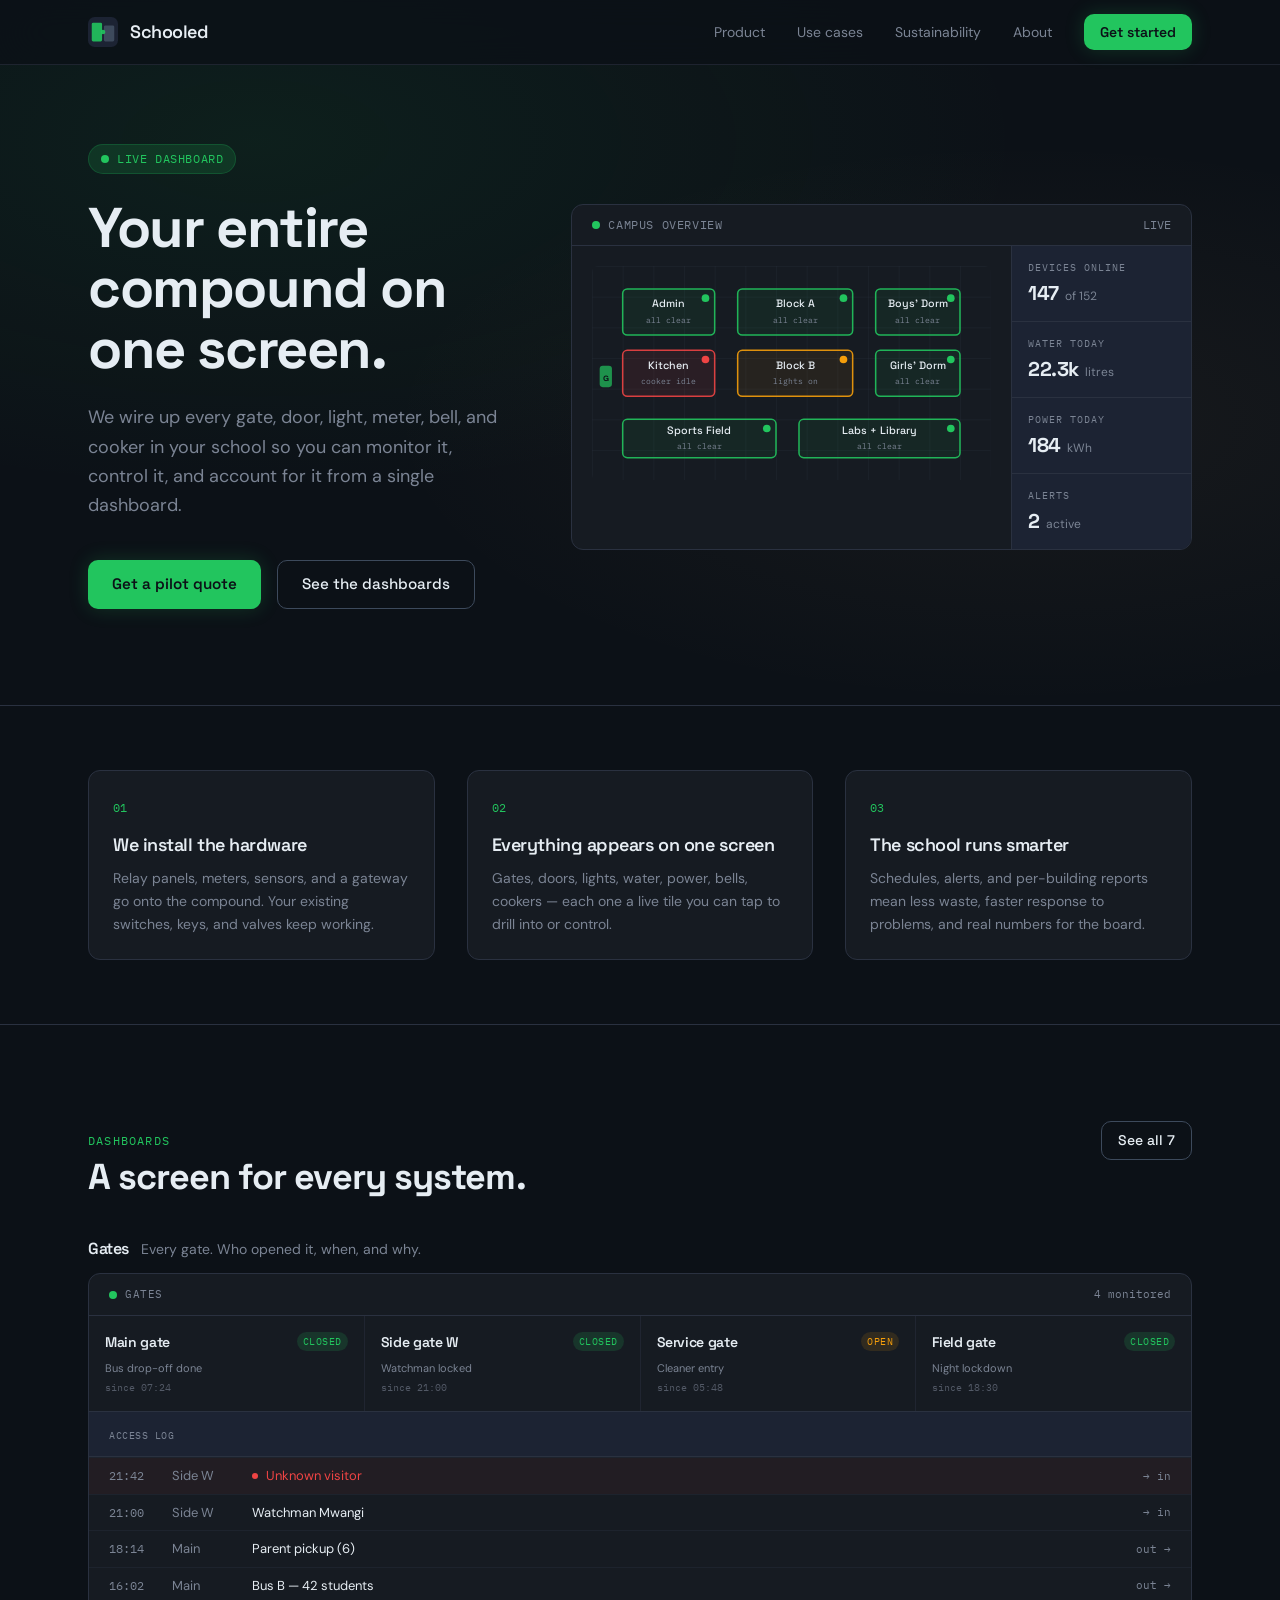
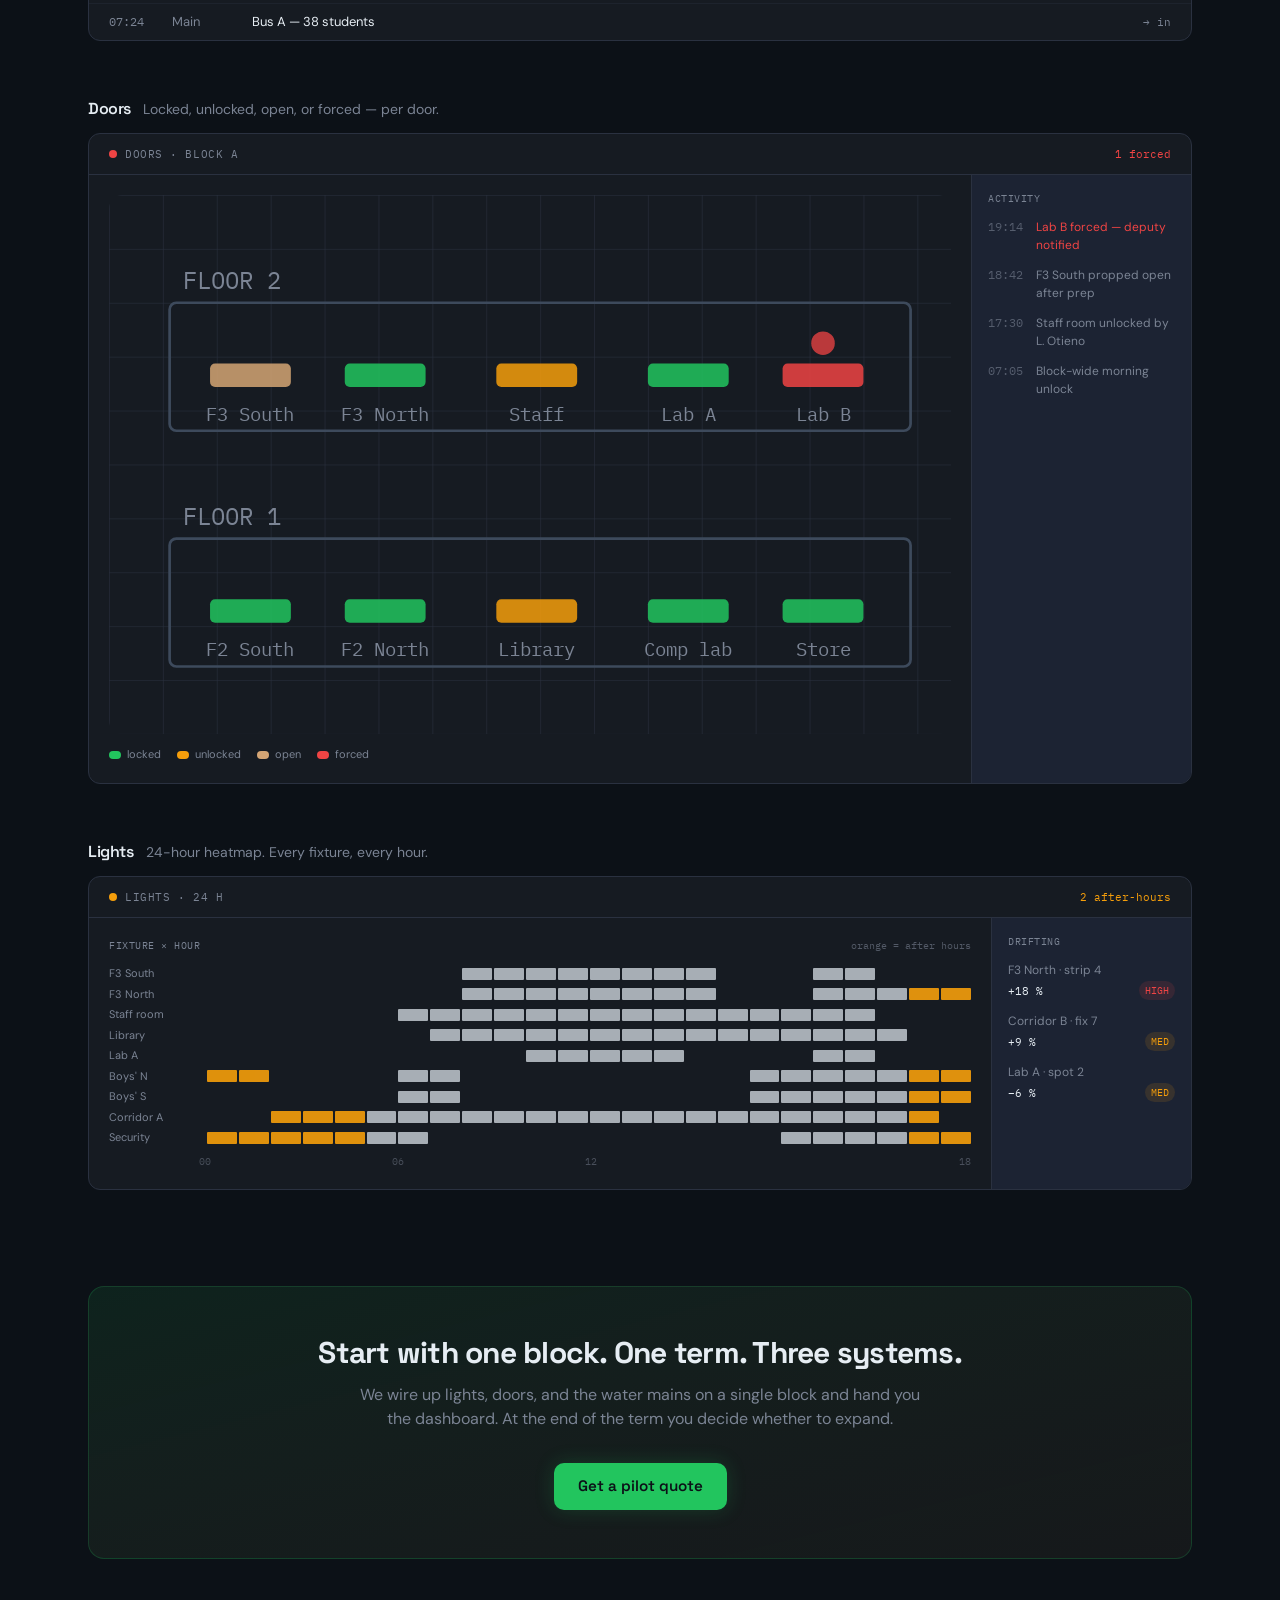
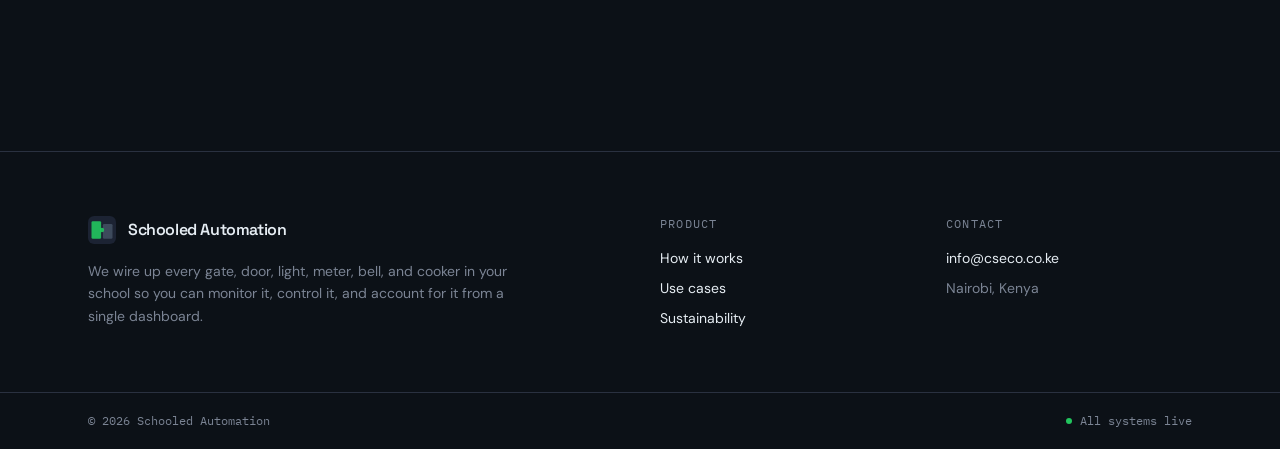
==== commit b350ce7a: "Deploy Schooled Automation website schooled-automation/schooled-automation-website@69ece439707ab6eec" ====
--- a/index.html
+++ b/index.html
@@ -1 +1 @@
-<!DOCTYPE html><!--zCrvRcIi1tkSn5Yzrcvix--><html lang="en"><head><meta charSet="utf-8"/><meta name="viewport" content="width=device-width, initial-scale=1"/><link rel="stylesheet" href="/_next/static/chunks/d0339983c8c9b81f.css" data-precedence="next"/><link rel="preload" as="script" fetchPriority="low" href="/_next/static/chunks/78f17d245f44ecc2.js"/><script src="/_next/static/chunks/65b96ee02177b1b8.js" async=""></script><script src="/_next/static/chunks/c8d0931fee4b59a2.js" async=""></script><script src="/_next/static/chunks/3f893f5065855c86.js" async=""></script><script src="/_next/static/chunks/turbopack-a428b1386a372f87.js" async=""></script><script src="/_next/static/chunks/aa5488182624ddef.js" async=""></script><script src="/_next/static/chunks/ccd5a61a4aa49379.js" async=""></script><script src="/_next/static/chunks/f341ce5ca02cf859.js" async=""></script><title>Schooled Automation</title><meta name="description" content="Equipment automation and utility monitoring for schools."/><script src="/_next/static/chunks/a6dad97d9634a72d.js" noModule=""></script></head><body class="min-h-screen"><div hidden=""><!--$--><!--/$--></div><header class="fixed top-0 left-0 right-0 z-50 border-b border-[var(--color-border)]/60 bg-[var(--color-base)]/80 backdrop-blur-xl"><div class="max-w-6xl mx-auto px-6 h-16 flex items-center justify-between"><a class="flex items-center gap-3 group" href="/"><svg width="30" height="30" viewBox="0 0 64 64" fill="none" aria-hidden="true"><rect width="64" height="64" rx="14" fill="var(--color-surface-raised)"></rect><rect x="8" y="12" width="22" height="40" rx="3" fill="var(--color-primary)" opacity="0.9"></rect><rect x="34" y="18" width="22" height="34" rx="3" fill="var(--color-border-bright)"></rect><circle cx="32" cy="32" r="5" fill="var(--color-primary)"><animate attributeName="opacity" values="1;0.4;1" dur="2.4s" repeatCount="indefinite"></animate></circle></svg><span class="font-display font-semibold text-[var(--color-text)] tracking-tight text-lg">Schooled</span></a><nav class="hidden md:flex items-center gap-8 text-sm"><a class="text-[var(--color-muted)] hover:text-[var(--color-text)] transition-colors" href="/product/">Product</a><a class="text-[var(--color-muted)] hover:text-[var(--color-text)] transition-colors" href="/use-cases/">Use cases</a><a class="text-[var(--color-muted)] hover:text-[var(--color-text)] transition-colors" href="/sustainability/">Sustainability</a><a class="text-[var(--color-muted)] hover:text-[var(--color-text)] transition-colors" href="/about/">About</a><a class="btn-primary btn-sm" href="/contact/">Get started</a></nav></div></header><main><section class="relative gradient-mesh"><div class="max-w-6xl mx-auto px-6 pt-28 md:pt-36 pb-section md:pb-section-lg grid lg:grid-cols-12 gap-10 lg:gap-14 items-center"><div class="lg:col-span-5"><div class="inline-flex items-center gap-2 px-3 py-1.5 rounded-full bg-[var(--color-primary-glow)] border border-[var(--color-primary)]/20 mb-6"><span class="w-2 h-2 rounded-full bg-[var(--color-primary)] pulse-green"></span><span class="font-mono text-xs text-[var(--color-primary)] tracking-wider">LIVE DASHBOARD</span></div><h1 class="font-display text-4xl md:text-5xl lg:text-[3.5rem] leading-[1.08] font-bold">Your entire compound on one screen.</h1><p class="mt-6 text-lg text-[var(--color-muted)] leading-relaxed max-w-xl">We wire up every gate, door, light, meter, bell, and cooker in your school so you can monitor it, control it, and account for it from a single dashboard.</p><div class="mt-10 flex flex-wrap gap-4"><a href="/contact" class="btn-primary">Get a pilot quote</a><a href="/use-cases" class="btn-outline">See the dashboards</a></div></div><div class="lg:col-span-7"><div class="card overflow-hidden"><div class="flex items-center justify-between px-5 py-3 border-b border-[var(--color-border)]"><div class="flex items-center gap-2"><span class="w-2 h-2 rounded-full bg-[var(--color-primary)] pulse-green"></span><span class="font-mono text-xs text-[var(--color-muted)] tracking-wider">CAMPUS OVERVIEW</span></div><span class="font-mono text-xs text-[var(--color-muted)]">LIVE</span></div><div class="grid md:grid-cols-[1fr_180px]"><div class="p-5"><svg viewBox="0 0 260 140" class="w-full h-auto" role="img" aria-label="Campus floor plan"><defs><pattern id="grid-v2" width="20" height="20" patternUnits="userSpaceOnUse"><path d="M 20 0 L 0 0 0 20" fill="none" stroke="var(--color-border)" stroke-width="0.3"></path></pattern></defs><rect width="260" height="140" fill="url(#grid-v2)" rx="4"></rect><g><rect x="20" y="15" width="60" height="30" rx="3" fill="rgba(34,197,94,0.08)" stroke="var(--color-primary)" stroke-width="1" opacity="0.9"></rect><text x="50" y="27" text-anchor="middle" fill="var(--color-text)" font-size="7" font-family="Space Grotesk, sans-serif" font-weight="500">Admin</text><circle cx="74" cy="21" r="2.5" fill="var(--color-primary)"></circle><text x="50" y="37" text-anchor="middle" fill="var(--color-muted)" font-size="5" font-family="IBM Plex Mono, monospace">all clear</text></g><g><rect x="95" y="15" width="75" height="30" rx="3" fill="rgba(34,197,94,0.08)" stroke="var(--color-primary)" stroke-width="1" opacity="0.9"></rect><text x="132.5" y="27" text-anchor="middle" fill="var(--color-text)" font-size="7" font-family="Space Grotesk, sans-serif" font-weight="500">Block A</text><circle cx="164" cy="21" r="2.5" fill="var(--color-primary)"></circle><text x="132.5" y="37" text-anchor="middle" fill="var(--color-muted)" font-size="5" font-family="IBM Plex Mono, monospace">all clear</text></g><g><rect x="95" y="55" width="75" height="30" rx="3" fill="rgba(245,158,11,0.08)" stroke="var(--color-warn)" stroke-width="1" opacity="0.9"></rect><text x="132.5" y="67" text-anchor="middle" fill="var(--color-text)" font-size="7" font-family="Space Grotesk, sans-serif" font-weight="500">Block B</text><circle cx="164" cy="61" r="2.5" fill="var(--color-warn)"></circle><text x="132.5" y="77" text-anchor="middle" fill="var(--color-muted)" font-size="5" font-family="IBM Plex Mono, monospace">lights on</text></g><g><rect x="20" y="55" width="60" height="30" rx="3" fill="rgba(239,68,68,0.1)" stroke="var(--color-danger)" stroke-width="1" opacity="0.9"></rect><text x="50" y="67" text-anchor="middle" fill="var(--color-text)" font-size="7" font-family="Space Grotesk, sans-serif" font-weight="500">Kitchen</text><circle cx="74" cy="61" r="2.5" fill="var(--color-danger)"></circle><text x="50" y="77" text-anchor="middle" fill="var(--color-muted)" font-size="5" font-family="IBM Plex Mono, monospace">cooker idle</text></g><g><rect x="185" y="15" width="55" height="30" rx="3" fill="rgba(34,197,94,0.08)" stroke="var(--color-primary)" stroke-width="1" opacity="0.9"></rect><text x="212.5" y="27" text-anchor="middle" fill="var(--color-text)" font-size="7" font-family="Space Grotesk, sans-serif" font-weight="500">Boys&#x27; Dorm</text><circle cx="234" cy="21" r="2.5" fill="var(--color-primary)"></circle><text x="212.5" y="37" text-anchor="middle" fill="var(--color-muted)" font-size="5" font-family="IBM Plex Mono, monospace">all clear</text></g><g><rect x="185" y="55" width="55" height="30" rx="3" fill="rgba(34,197,94,0.08)" stroke="var(--color-primary)" stroke-width="1" opacity="0.9"></rect><text x="212.5" y="67" text-anchor="middle" fill="var(--color-text)" font-size="7" font-family="Space Grotesk, sans-serif" font-weight="500">Girls&#x27; Dorm</text><circle cx="234" cy="61" r="2.5" fill="var(--color-primary)"></circle><text x="212.5" y="77" text-anchor="middle" fill="var(--color-muted)" font-size="5" font-family="IBM Plex Mono, monospace">all clear</text></g><g><rect x="20" y="100" width="100" height="25" rx="3" fill="rgba(34,197,94,0.08)" stroke="var(--color-primary)" stroke-width="1" opacity="0.9"></rect><text x="70" y="109.5" text-anchor="middle" fill="var(--color-text)" font-size="7" font-family="Space Grotesk, sans-serif" font-weight="500">Sports Field</text><circle cx="114" cy="106" r="2.5" fill="var(--color-primary)"></circle><text x="70" y="119.5" text-anchor="middle" fill="var(--color-muted)" font-size="5" font-family="IBM Plex Mono, monospace">all clear</text></g><g><rect x="135" y="100" width="105" height="25" rx="3" fill="rgba(34,197,94,0.08)" stroke="var(--color-primary)" stroke-width="1" opacity="0.9"></rect><text x="187.5" y="109.5" text-anchor="middle" fill="var(--color-text)" font-size="7" font-family="Space Grotesk, sans-serif" font-weight="500">Labs + Library</text><circle cx="234" cy="106" r="2.5" fill="var(--color-primary)"></circle><text x="187.5" y="119.5" text-anchor="middle" fill="var(--color-muted)" font-size="5" font-family="IBM Plex Mono, monospace">all clear</text></g><rect x="5" y="65" width="8" height="14" rx="2" fill="var(--color-primary)" opacity="0.7"></rect><text x="9" y="75" text-anchor="middle" fill="var(--color-base)" font-size="5" font-weight="700">G</text></svg></div><div class="border-l border-[var(--color-border)] bg-[var(--color-surface-raised)]"><div class="px-4 py-3.5 "><p class="font-mono text-[10px] uppercase tracking-widest text-[var(--color-muted)] mb-1">Devices online</p><div class="flex items-baseline gap-1.5"><span class="font-display text-xl font-bold">147</span><span class="text-xs text-[var(--color-muted)]">of 152</span></div></div><div class="px-4 py-3.5 border-t border-[var(--color-border)]"><p class="font-mono text-[10px] uppercase tracking-widest text-[var(--color-muted)] mb-1">Water today</p><div class="flex items-baseline gap-1.5"><span class="font-display text-xl font-bold">22.3k</span><span class="text-xs text-[var(--color-muted)]">litres</span></div></div><div class="px-4 py-3.5 border-t border-[var(--color-border)]"><p class="font-mono text-[10px] uppercase tracking-widest text-[var(--color-muted)] mb-1">Power today</p><div class="flex items-baseline gap-1.5"><span class="font-display text-xl font-bold">184</span><span class="text-xs text-[var(--color-muted)]">kWh</span></div></div><div class="px-4 py-3.5 border-t border-[var(--color-border)]"><p class="font-mono text-[10px] uppercase tracking-widest text-[var(--color-muted)] mb-1">Alerts</p><div class="flex items-baseline gap-1.5"><span class="font-display text-xl font-bold">2</span><span class="text-xs text-[var(--color-muted)]">active</span></div></div></div></div></div></div></div></section><section class="border-y border-[var(--color-border)]"><div class="max-w-6xl mx-auto px-6 py-section grid md:grid-cols-3 gap-8"><div class="card p-6"><span class="font-mono text-xs text-[var(--color-primary)]">01</span><h3 class="font-display text-lg font-semibold mt-3 mb-2">We install the hardware</h3><p class="text-sm text-[var(--color-muted)] leading-relaxed">Relay panels, meters, sensors, and a gateway go onto the compound. Your existing switches, keys, and valves keep working.</p></div><div class="card p-6"><span class="font-mono text-xs text-[var(--color-primary)]">02</span><h3 class="font-display text-lg font-semibold mt-3 mb-2">Everything appears on one screen</h3><p class="text-sm text-[var(--color-muted)] leading-relaxed">Gates, doors, lights, water, power, bells, cookers — each one a live tile you can tap to drill into or control.</p></div><div class="card p-6"><span class="font-mono text-xs text-[var(--color-primary)]">03</span><h3 class="font-display text-lg font-semibold mt-3 mb-2">The school runs smarter</h3><p class="text-sm text-[var(--color-muted)] leading-relaxed">Schedules, alerts, and per-building reports mean less waste, faster response to problems, and real numbers for the board.</p></div></div></section><section class="max-w-6xl mx-auto px-6 py-section-lg"><div class="flex items-baseline justify-between mb-10"><div><p class="font-mono text-xs uppercase tracking-widest text-[var(--color-primary)] mb-2">Dashboards</p><h2 class="font-display text-3xl md:text-4xl font-bold">A screen for every system.</h2></div><a class="hidden md:inline-flex btn-outline btn-sm" href="/use-cases/">See all 7</a></div><div class="space-y-14"><div><div class="flex items-center gap-3 mb-3"><span class="font-display font-semibold">Gates</span><span class="text-sm text-[var(--color-muted)]">Every gate. Who opened it, when, and why.</span></div><div class="card overflow-hidden"><div class="flex items-center justify-between px-5 py-3 border-b border-[var(--color-border)]"><div class="flex items-center gap-2"><span class="w-2 h-2 rounded-full bg-[var(--color-primary)] pulse-green"></span><span class="font-mono text-[11px] tracking-wider text-[var(--color-muted)]">GATES</span></div><span class="font-mono text-[11px] text-[var(--color-muted)]">4 monitored</span></div><div class="grid grid-cols-2 md:grid-cols-4 gap-px bg-[var(--color-border)]/50"><div class="bg-[var(--color-surface)] p-4"><div class="flex items-center justify-between mb-2"><span class="font-display text-sm font-semibold">Main gate</span><span class="font-mono text-[10px] uppercase tracking-wider px-1.5 py-0.5 rounded-full" style="color:var(--color-primary);background:var(--color-primary-glow)">closed</span></div><p class="text-[11px] text-[var(--color-muted)]">Bus drop-off done</p><p class="font-mono text-[10px] text-[var(--color-muted)]/60 mt-1">since <!-- -->07:24</p></div><div class="bg-[var(--color-surface)] p-4"><div class="flex items-center justify-between mb-2"><span class="font-display text-sm font-semibold">Side gate W</span><span class="font-mono text-[10px] uppercase tracking-wider px-1.5 py-0.5 rounded-full" style="color:var(--color-primary);background:var(--color-primary-glow)">closed</span></div><p class="text-[11px] text-[var(--color-muted)]">Watchman locked</p><p class="font-mono text-[10px] text-[var(--color-muted)]/60 mt-1">since <!-- -->21:00</p></div><div class="bg-[var(--color-surface)] p-4"><div class="flex items-center justify-between mb-2"><span class="font-display text-sm font-semibold">Service gate</span><span class="font-mono text-[10px] uppercase tracking-wider px-1.5 py-0.5 rounded-full" style="color:var(--color-warn);background:rgba(245,158,11,0.12)">open</span></div><p class="text-[11px] text-[var(--color-muted)]">Cleaner entry</p><p class="font-mono text-[10px] text-[var(--color-muted)]/60 mt-1">since <!-- -->05:48</p></div><div class="bg-[var(--color-surface)] p-4"><div class="flex items-center justify-between mb-2"><span class="font-display text-sm font-semibold">Field gate</span><span class="font-mono text-[10px] uppercase tracking-wider px-1.5 py-0.5 rounded-full" style="color:var(--color-primary);background:var(--color-primary-glow)">closed</span></div><p class="text-[11px] text-[var(--color-muted)]">Night lockdown</p><p class="font-mono text-[10px] text-[var(--color-muted)]/60 mt-1">since <!-- -->18:30</p></div></div><div class="border-t border-[var(--color-border)]"><div class="px-5 py-2.5 border-b border-[var(--color-border)] bg-[var(--color-surface-raised)]"><span class="font-mono text-[10px] tracking-wider text-[var(--color-muted)]">ACCESS LOG</span></div><table class="w-full text-[13px]"><tbody><tr class="border-t border-[var(--color-border)]/40 bg-[var(--color-danger)]/5"><td class="px-5 py-2 font-mono text-[12px] text-[var(--color-muted)] w-16">21:42</td><td class="px-2 py-2 text-[var(--color-muted)] w-20">Side W</td><td class="px-2 py-2 flex items-center gap-2"><span class="w-1.5 h-1.5 rounded-full bg-[var(--color-danger)] shrink-0"></span><span class="text-[var(--color-danger)]">Unknown visitor</span></td><td class="px-5 py-2 text-right font-mono text-[11px] text-[var(--color-muted)]">→ in</td></tr><tr class="border-t border-[var(--color-border)]/40 "><td class="px-5 py-2 font-mono text-[12px] text-[var(--color-muted)] w-16">21:00</td><td class="px-2 py-2 text-[var(--color-muted)] w-20">Side W</td><td class="px-2 py-2 flex items-center gap-2"><span class="">Watchman Mwangi</span></td><td class="px-5 py-2 text-right font-mono text-[11px] text-[var(--color-muted)]">→ in</td></tr><tr class="border-t border-[var(--color-border)]/40 "><td class="px-5 py-2 font-mono text-[12px] text-[var(--color-muted)] w-16">18:14</td><td class="px-2 py-2 text-[var(--color-muted)] w-20">Main</td><td class="px-2 py-2 flex items-center gap-2"><span class="">Parent pickup (6)</span></td><td class="px-5 py-2 text-right font-mono text-[11px] text-[var(--color-muted)]">out →</td></tr><tr class="border-t border-[var(--color-border)]/40 "><td class="px-5 py-2 font-mono text-[12px] text-[var(--color-muted)] w-16">16:02</td><td class="px-2 py-2 text-[var(--color-muted)] w-20">Main</td><td class="px-2 py-2 flex items-center gap-2"><span class="">Bus B — 42 students</span></td><td class="px-5 py-2 text-right font-mono text-[11px] text-[var(--color-muted)]">out →</td></tr><tr class="border-t border-[var(--color-border)]/40 "><td class="px-5 py-2 font-mono text-[12px] text-[var(--color-muted)] w-16">07:24</td><td class="px-2 py-2 text-[var(--color-muted)] w-20">Main</td><td class="px-2 py-2 flex items-center gap-2"><span class="">Bus A — 38 students</span></td><td class="px-5 py-2 text-right font-mono text-[11px] text-[var(--color-muted)]">→ in</td></tr></tbody></table></div></div></div><div><div class="flex items-center gap-3 mb-3"><span class="font-display font-semibold">Doors</span><span class="text-sm text-[var(--color-muted)]">Locked, unlocked, open, or forced — per door.</span></div><div class="card overflow-hidden"><div class="flex items-center justify-between px-5 py-3 border-b border-[var(--color-border)]"><div class="flex items-center gap-2"><span class="w-2 h-2 rounded-full bg-[var(--color-danger)]"></span><span class="font-mono text-[11px] tracking-wider text-[var(--color-muted)]">DOORS · BLOCK A</span></div><span class="font-mono text-[11px] text-[var(--color-danger)]">1 forced</span></div><div class="grid md:grid-cols-[1fr_220px]"><div class="p-5"><svg viewBox="0 0 250 160" class="w-full h-auto"><defs><pattern id="door-grid" width="16" height="16" patternUnits="userSpaceOnUse"><path d="M 16 0 L 0 0 0 16" fill="none" stroke="var(--color-border)" stroke-width="0.3"></path></pattern></defs><rect width="250" height="160" fill="url(#door-grid)" rx="4"></rect><rect x="18" y="32" width="220" height="38" rx="2" fill="none" stroke="var(--color-border-bright)" stroke-width="0.8"></rect><text x="22" y="28" fill="var(--color-muted)" font-size="7" font-family="IBM Plex Mono, monospace">FLOOR 2</text><rect x="18" y="102" width="220" height="38" rx="2" fill="none" stroke="var(--color-border-bright)" stroke-width="0.8"></rect><text x="22" y="98" fill="var(--color-muted)" font-size="7" font-family="IBM Plex Mono, monospace">FLOOR 1</text><g><rect x="30" y="50" width="24" height="7" rx="1.5" fill="#D4A574" opacity="0.85"></rect><text x="42" y="67" text-anchor="middle" fill="var(--color-muted)" font-size="5.5" font-family="IBM Plex Mono, monospace">F3 South</text></g><g><rect x="70" y="50" width="24" height="7" rx="1.5" fill="#22C55E" opacity="0.85"></rect><text x="82" y="67" text-anchor="middle" fill="var(--color-muted)" font-size="5.5" font-family="IBM Plex Mono, monospace">F3 North</text></g><g><rect x="115" y="50" width="24" height="7" rx="1.5" fill="#F59E0B" opacity="0.85"></rect><text x="127" y="67" text-anchor="middle" fill="var(--color-muted)" font-size="5.5" font-family="IBM Plex Mono, monospace">Staff</text></g><g><rect x="160" y="50" width="24" height="7" rx="1.5" fill="#22C55E" opacity="0.85"></rect><text x="172" y="67" text-anchor="middle" fill="var(--color-muted)" font-size="5.5" font-family="IBM Plex Mono, monospace">Lab A</text></g><g><rect x="200" y="50" width="24" height="7" rx="1.5" fill="#EF4444" opacity="0.85"></rect><circle cx="212" cy="44" r="3.5" fill="#EF4444"><animate attributeName="opacity" values="1;0.2;1" dur="1.2s" repeatCount="indefinite"></animate></circle><text x="212" y="67" text-anchor="middle" fill="var(--color-muted)" font-size="5.5" font-family="IBM Plex Mono, monospace">Lab B</text></g><g><rect x="30" y="120" width="24" height="7" rx="1.5" fill="#22C55E" opacity="0.85"></rect><text x="42" y="137" text-anchor="middle" fill="var(--color-muted)" font-size="5.5" font-family="IBM Plex Mono, monospace">F2 South</text></g><g><rect x="70" y="120" width="24" height="7" rx="1.5" fill="#22C55E" opacity="0.85"></rect><text x="82" y="137" text-anchor="middle" fill="var(--color-muted)" font-size="5.5" font-family="IBM Plex Mono, monospace">F2 North</text></g><g><rect x="115" y="120" width="24" height="7" rx="1.5" fill="#F59E0B" opacity="0.85"></rect><text x="127" y="137" text-anchor="middle" fill="var(--color-muted)" font-size="5.5" font-family="IBM Plex Mono, monospace">Library</text></g><g><rect x="160" y="120" width="24" height="7" rx="1.5" fill="#22C55E" opacity="0.85"></rect><text x="172" y="137" text-anchor="middle" fill="var(--color-muted)" font-size="5.5" font-family="IBM Plex Mono, monospace">Comp lab</text></g><g><rect x="200" y="120" width="24" height="7" rx="1.5" fill="#22C55E" opacity="0.85"></rect><text x="212" y="137" text-anchor="middle" fill="var(--color-muted)" font-size="5.5" font-family="IBM Plex Mono, monospace">Store</text></g></svg><div class="mt-3 flex flex-wrap gap-4 text-[11px]"><span class="flex items-center gap-1.5 text-[var(--color-muted)]"><span class="w-3 h-2 rounded-sm" style="background:#22C55E"></span>locked</span><span class="flex items-center gap-1.5 text-[var(--color-muted)]"><span class="w-3 h-2 rounded-sm" style="background:#F59E0B"></span>unlocked</span><span class="flex items-center gap-1.5 text-[var(--color-muted)]"><span class="w-3 h-2 rounded-sm" style="background:#D4A574"></span>open</span><span class="flex items-center gap-1.5 text-[var(--color-muted)]"><span class="w-3 h-2 rounded-sm" style="background:#EF4444"></span>forced</span></div></div><div class="border-l border-[var(--color-border)] bg-[var(--color-surface-raised)] p-4"><p class="font-mono text-[10px] tracking-wider text-[var(--color-muted)] mb-3">ACTIVITY</p><ul class="space-y-3"><li class="flex items-start gap-2 text-[12px]"><span class="font-mono text-[var(--color-muted)]/60 shrink-0 w-10">19:14</span><span class="text-[var(--color-danger)]">Lab B forced — deputy notified</span></li><li class="flex items-start gap-2 text-[12px]"><span class="font-mono text-[var(--color-muted)]/60 shrink-0 w-10">18:42</span><span class="text-[var(--color-muted)]">F3 South propped open after prep</span></li><li class="flex items-start gap-2 text-[12px]"><span class="font-mono text-[var(--color-muted)]/60 shrink-0 w-10">17:30</span><span class="text-[var(--color-muted)]">Staff room unlocked by L. Otieno</span></li><li class="flex items-start gap-2 text-[12px]"><span class="font-mono text-[var(--color-muted)]/60 shrink-0 w-10">07:05</span><span class="text-[var(--color-muted)]">Block-wide morning unlock</span></li></ul></div></div></div></div><div><div class="flex items-center gap-3 mb-3"><span class="font-display font-semibold">Lights</span><span class="text-sm text-[var(--color-muted)]">24-hour heatmap. Every fixture, every hour.</span></div><div class="card overflow-hidden"><div class="flex items-center justify-between px-5 py-3 border-b border-[var(--color-border)]"><div class="flex items-center gap-2"><span class="w-2 h-2 rounded-full bg-[var(--color-warn)]"></span><span class="font-mono text-[11px] tracking-wider text-[var(--color-muted)]">LIGHTS · 24 H</span></div><span class="font-mono text-[11px] text-[var(--color-warn)]">2 after-hours</span></div><div class="grid md:grid-cols-[1fr_200px]"><div class="p-5"><div class="flex items-baseline justify-between mb-3"><span class="font-mono text-[10px] tracking-wider text-[var(--color-muted)]">FIXTURE × HOUR</span><span class="font-mono text-[10px] text-[var(--color-muted)]/60">orange = after hours</span></div><div class="space-y-1"><div class="grid items-center gap-2" style="grid-template-columns:90px 1fr"><span class="text-[11px] text-[var(--color-muted)] truncate">F3 South</span><div class="grid gap-[2px]" style="grid-template-columns:repeat(24, 1fr)"><div class="h-3 rounded-[1px]" style="background:var(--color-border)/40;opacity:0.3"></div><div class="h-3 rounded-[1px]" style="background:var(--color-border)/40;opacity:0.3"></div><div class="h-3 rounded-[1px]" style="background:var(--color-border)/40;opacity:0.3"></div><div class="h-3 rounded-[1px]" style="background:var(--color-border)/40;opacity:0.3"></div><div class="h-3 rounded-[1px]" style="background:var(--color-border)/40;opacity:0.3"></div><div class="h-3 rounded-[1px]" style="background:var(--color-border)/40;opacity:0.3"></div><div class="h-3 rounded-[1px]" style="background:var(--color-border)/40;opacity:0.3"></div><div class="h-3 rounded-[1px]" style="background:var(--color-border)/40;opacity:0.3"></div><div class="h-3 rounded-[1px]" style="background:var(--color-text);opacity:0.7"></div><div class="h-3 rounded-[1px]" style="background:var(--color-text);opacity:0.7"></div><div class="h-3 rounded-[1px]" style="background:var(--color-text);opacity:0.7"></div><div class="h-3 rounded-[1px]" style="background:var(--color-text);opacity:0.7"></div><div class="h-3 rounded-[1px]" style="background:var(--color-text);opacity:0.7"></div><div class="h-3 rounded-[1px]" style="background:var(--color-text);opacity:0.7"></div><div class="h-3 rounded-[1px]" style="background:var(--color-text);opacity:0.7"></div><div class="h-3 rounded-[1px]" style="background:var(--color-text);opacity:0.7"></div><div class="h-3 rounded-[1px]" style="background:var(--color-border)/40;opacity:0.3"></div><div class="h-3 rounded-[1px]" style="background:var(--color-border)/40;opacity:0.3"></div><div class="h-3 rounded-[1px]" style="background:var(--color-border)/40;opacity:0.3"></div><div class="h-3 rounded-[1px]" style="background:var(--color-text);opacity:0.7"></div><div class="h-3 rounded-[1px]" style="background:var(--color-text);opacity:0.7"></div><div class="h-3 rounded-[1px]" style="background:var(--color-border)/40;opacity:0.3"></div><div class="h-3 rounded-[1px]" style="background:var(--color-border)/40;opacity:0.3"></div><div class="h-3 rounded-[1px]" style="background:var(--color-border)/40;opacity:0.3"></div></div></div><div class="grid items-center gap-2" style="grid-template-columns:90px 1fr"><span class="text-[11px] text-[var(--color-muted)] truncate">F3 North</span><div class="grid gap-[2px]" style="grid-template-columns:repeat(24, 1fr)"><div class="h-3 rounded-[1px]" style="background:var(--color-border)/40;opacity:0.3"></div><div class="h-3 rounded-[1px]" style="background:var(--color-border)/40;opacity:0.3"></div><div class="h-3 rounded-[1px]" style="background:var(--color-border)/40;opacity:0.3"></div><div class="h-3 rounded-[1px]" style="background:var(--color-border)/40;opacity:0.3"></div><div class="h-3 rounded-[1px]" style="background:var(--color-border)/40;opacity:0.3"></div><div class="h-3 rounded-[1px]" style="background:var(--color-border)/40;opacity:0.3"></div><div class="h-3 rounded-[1px]" style="background:var(--color-border)/40;opacity:0.3"></div><div class="h-3 rounded-[1px]" style="background:var(--color-border)/40;opacity:0.3"></div><div class="h-3 rounded-[1px]" style="background:var(--color-text);opacity:0.7"></div><div class="h-3 rounded-[1px]" style="background:var(--color-text);opacity:0.7"></div><div class="h-3 rounded-[1px]" style="background:var(--color-text);opacity:0.7"></div><div class="h-3 rounded-[1px]" style="background:var(--color-text);opacity:0.7"></div><div class="h-3 rounded-[1px]" style="background:var(--color-text);opacity:0.7"></div><div class="h-3 rounded-[1px]" style="background:var(--color-text);opacity:0.7"></div><div class="h-3 rounded-[1px]" style="background:var(--color-text);opacity:0.7"></div><div class="h-3 rounded-[1px]" style="background:var(--color-text);opacity:0.7"></div><div class="h-3 rounded-[1px]" style="background:var(--color-border)/40;opacity:0.3"></div><div class="h-3 rounded-[1px]" style="background:var(--color-border)/40;opacity:0.3"></div><div class="h-3 rounded-[1px]" style="background:var(--color-border)/40;opacity:0.3"></div><div class="h-3 rounded-[1px]" style="background:var(--color-text);opacity:0.7"></div><div class="h-3 rounded-[1px]" style="background:var(--color-text);opacity:0.7"></div><div class="h-3 rounded-[1px]" style="background:var(--color-text);opacity:0.7"></div><div class="h-3 rounded-[1px]" style="background:var(--color-warn);opacity:0.9"></div><div class="h-3 rounded-[1px]" style="background:var(--color-warn);opacity:0.9"></div></div></div><div class="grid items-center gap-2" style="grid-template-columns:90px 1fr"><span class="text-[11px] text-[var(--color-muted)] truncate">Staff room</span><div class="grid gap-[2px]" style="grid-template-columns:repeat(24, 1fr)"><div class="h-3 rounded-[1px]" style="background:var(--color-border)/40;opacity:0.3"></div><div class="h-3 rounded-[1px]" style="background:var(--color-border)/40;opacity:0.3"></div><div class="h-3 rounded-[1px]" style="background:var(--color-border)/40;opacity:0.3"></div><div class="h-3 rounded-[1px]" style="background:var(--color-border)/40;opacity:0.3"></div><div class="h-3 rounded-[1px]" style="background:var(--color-border)/40;opacity:0.3"></div><div class="h-3 rounded-[1px]" style="background:var(--color-border)/40;opacity:0.3"></div><div class="h-3 rounded-[1px]" style="background:var(--color-text);opacity:0.7"></div><div class="h-3 rounded-[1px]" style="background:var(--color-text);opacity:0.7"></div><div class="h-3 rounded-[1px]" style="background:var(--color-text);opacity:0.7"></div><div class="h-3 rounded-[1px]" style="background:var(--color-text);opacity:0.7"></div><div class="h-3 rounded-[1px]" style="background:var(--color-text);opacity:0.7"></div><div class="h-3 rounded-[1px]" style="background:var(--color-text);opacity:0.7"></div><div class="h-3 rounded-[1px]" style="background:var(--color-text);opacity:0.7"></div><div class="h-3 rounded-[1px]" style="background:var(--color-text);opacity:0.7"></div><div class="h-3 rounded-[1px]" style="background:var(--color-text);opacity:0.7"></div><div class="h-3 rounded-[1px]" style="background:var(--color-text);opacity:0.7"></div><div class="h-3 rounded-[1px]" style="background:var(--color-text);opacity:0.7"></div><div class="h-3 rounded-[1px]" style="background:var(--color-text);opacity:0.7"></div><div class="h-3 rounded-[1px]" style="background:var(--color-text);opacity:0.7"></div><div class="h-3 rounded-[1px]" style="background:var(--color-text);opacity:0.7"></div><div class="h-3 rounded-[1px]" style="background:var(--color-text);opacity:0.7"></div><div class="h-3 rounded-[1px]" style="background:var(--color-border)/40;opacity:0.3"></div><div class="h-3 rounded-[1px]" style="background:var(--color-border)/40;opacity:0.3"></div><div class="h-3 rounded-[1px]" style="background:var(--color-border)/40;opacity:0.3"></div></div></div><div class="grid items-center gap-2" style="grid-template-columns:90px 1fr"><span class="text-[11px] text-[var(--color-muted)] truncate">Library</span><div class="grid gap-[2px]" style="grid-template-columns:repeat(24, 1fr)"><div class="h-3 rounded-[1px]" style="background:var(--color-border)/40;opacity:0.3"></div><div class="h-3 rounded-[1px]" style="background:var(--color-border)/40;opacity:0.3"></div><div class="h-3 rounded-[1px]" style="background:var(--color-border)/40;opacity:0.3"></div><div class="h-3 rounded-[1px]" style="background:var(--color-border)/40;opacity:0.3"></div><div class="h-3 rounded-[1px]" style="background:var(--color-border)/40;opacity:0.3"></div><div class="h-3 rounded-[1px]" style="background:var(--color-border)/40;opacity:0.3"></div><div class="h-3 rounded-[1px]" style="background:var(--color-border)/40;opacity:0.3"></div><div class="h-3 rounded-[1px]" style="background:var(--color-text);opacity:0.7"></div><div class="h-3 rounded-[1px]" style="background:var(--color-text);opacity:0.7"></div><div class="h-3 rounded-[1px]" style="background:var(--color-text);opacity:0.7"></div><div class="h-3 rounded-[1px]" style="background:var(--color-text);opacity:0.7"></div><div class="h-3 rounded-[1px]" style="background:var(--color-text);opacity:0.7"></div><div class="h-3 rounded-[1px]" style="background:var(--color-text);opacity:0.7"></div><div class="h-3 rounded-[1px]" style="background:var(--color-text);opacity:0.7"></div><div class="h-3 rounded-[1px]" style="background:var(--color-text);opacity:0.7"></div><div class="h-3 rounded-[1px]" style="background:var(--color-text);opacity:0.7"></div><div class="h-3 rounded-[1px]" style="background:var(--color-text);opacity:0.7"></div><div class="h-3 rounded-[1px]" style="background:var(--color-text);opacity:0.7"></div><div class="h-3 rounded-[1px]" style="background:var(--color-text);opacity:0.7"></div><div class="h-3 rounded-[1px]" style="background:var(--color-text);opacity:0.7"></div><div class="h-3 rounded-[1px]" style="background:var(--color-text);opacity:0.7"></div><div class="h-3 rounded-[1px]" style="background:var(--color-text);opacity:0.7"></div><div class="h-3 rounded-[1px]" style="background:var(--color-border)/40;opacity:0.3"></div><div class="h-3 rounded-[1px]" style="background:var(--color-border)/40;opacity:0.3"></div></div></div><div class="grid items-center gap-2" style="grid-template-columns:90px 1fr"><span class="text-[11px] text-[var(--color-muted)] truncate">Lab A</span><div class="grid gap-[2px]" style="grid-template-columns:repeat(24, 1fr)"><div class="h-3 rounded-[1px]" style="background:var(--color-border)/40;opacity:0.3"></div><div class="h-3 rounded-[1px]" style="background:var(--color-border)/40;opacity:0.3"></div><div class="h-3 rounded-[1px]" style="background:var(--color-border)/40;opacity:0.3"></div><div class="h-3 rounded-[1px]" style="background:var(--color-border)/40;opacity:0.3"></div><div class="h-3 rounded-[1px]" style="background:var(--color-border)/40;opacity:0.3"></div><div class="h-3 rounded-[1px]" style="background:var(--color-border)/40;opacity:0.3"></div><div class="h-3 rounded-[1px]" style="background:var(--color-border)/40;opacity:0.3"></div><div class="h-3 rounded-[1px]" style="background:var(--color-border)/40;opacity:0.3"></div><div class="h-3 rounded-[1px]" style="background:var(--color-border)/40;opacity:0.3"></div><div class="h-3 rounded-[1px]" style="background:var(--color-border)/40;opacity:0.3"></div><div class="h-3 rounded-[1px]" style="background:var(--color-text);opacity:0.7"></div><div class="h-3 rounded-[1px]" style="background:var(--color-text);opacity:0.7"></div><div class="h-3 rounded-[1px]" style="background:var(--color-text);opacity:0.7"></div><div class="h-3 rounded-[1px]" style="background:var(--color-text);opacity:0.7"></div><div class="h-3 rounded-[1px]" style="background:var(--color-text);opacity:0.7"></div><div class="h-3 rounded-[1px]" style="background:var(--color-border)/40;opacity:0.3"></div><div class="h-3 rounded-[1px]" style="background:var(--color-border)/40;opacity:0.3"></div><div class="h-3 rounded-[1px]" style="background:var(--color-border)/40;opacity:0.3"></div><div class="h-3 rounded-[1px]" style="background:var(--color-border)/40;opacity:0.3"></div><div class="h-3 rounded-[1px]" style="background:var(--color-text);opacity:0.7"></div><div class="h-3 rounded-[1px]" style="background:var(--color-text);opacity:0.7"></div><div class="h-3 rounded-[1px]" style="background:var(--color-border)/40;opacity:0.3"></div><div class="h-3 rounded-[1px]" style="background:var(--color-border)/40;opacity:0.3"></div><div class="h-3 rounded-[1px]" style="background:var(--color-border)/40;opacity:0.3"></div></div></div><div class="grid items-center gap-2" style="grid-template-columns:90px 1fr"><span class="text-[11px] text-[var(--color-muted)] truncate">Boys&#x27; N</span><div class="grid gap-[2px]" style="grid-template-columns:repeat(24, 1fr)"><div class="h-3 rounded-[1px]" style="background:var(--color-warn);opacity:0.9"></div><div class="h-3 rounded-[1px]" style="background:var(--color-warn);opacity:0.9"></div><div class="h-3 rounded-[1px]" style="background:var(--color-border)/40;opacity:0.3"></div><div class="h-3 rounded-[1px]" style="background:var(--color-border)/40;opacity:0.3"></div><div class="h-3 rounded-[1px]" style="background:var(--color-border)/40;opacity:0.3"></div><div class="h-3 rounded-[1px]" style="background:var(--color-border)/40;opacity:0.3"></div><div class="h-3 rounded-[1px]" style="background:var(--color-text);opacity:0.7"></div><div class="h-3 rounded-[1px]" style="background:var(--color-text);opacity:0.7"></div><div class="h-3 rounded-[1px]" style="background:var(--color-border)/40;opacity:0.3"></div><div class="h-3 rounded-[1px]" style="background:var(--color-border)/40;opacity:0.3"></div><div class="h-3 rounded-[1px]" style="background:var(--color-border)/40;opacity:0.3"></div><div class="h-3 rounded-[1px]" style="background:var(--color-border)/40;opacity:0.3"></div><div class="h-3 rounded-[1px]" style="background:var(--color-border)/40;opacity:0.3"></div><div class="h-3 rounded-[1px]" style="background:var(--color-border)/40;opacity:0.3"></div><div class="h-3 rounded-[1px]" style="background:var(--color-border)/40;opacity:0.3"></div><div class="h-3 rounded-[1px]" style="background:var(--color-border)/40;opacity:0.3"></div><div class="h-3 rounded-[1px]" style="background:var(--color-border)/40;opacity:0.3"></div><div class="h-3 rounded-[1px]" style="background:var(--color-text);opacity:0.7"></div><div class="h-3 rounded-[1px]" style="background:var(--color-text);opacity:0.7"></div><div class="h-3 rounded-[1px]" style="background:var(--color-text);opacity:0.7"></div><div class="h-3 rounded-[1px]" style="background:var(--color-text);opacity:0.7"></div><div class="h-3 rounded-[1px]" style="background:var(--color-text);opacity:0.7"></div><div class="h-3 rounded-[1px]" style="background:var(--color-warn);opacity:0.9"></div><div class="h-3 rounded-[1px]" style="background:var(--color-warn);opacity:0.9"></div></div></div><div class="grid items-center gap-2" style="grid-template-columns:90px 1fr"><span class="text-[11px] text-[var(--color-muted)] truncate">Boys&#x27; S</span><div class="grid gap-[2px]" style="grid-template-columns:repeat(24, 1fr)"><div class="h-3 rounded-[1px]" style="background:var(--color-border)/40;opacity:0.3"></div><div class="h-3 rounded-[1px]" style="background:var(--color-border)/40;opacity:0.3"></div><div class="h-3 rounded-[1px]" style="background:var(--color-border)/40;opacity:0.3"></div><div class="h-3 rounded-[1px]" style="background:var(--color-border)/40;opacity:0.3"></div><div class="h-3 rounded-[1px]" style="background:var(--color-border)/40;opacity:0.3"></div><div class="h-3 rounded-[1px]" style="background:var(--color-border)/40;opacity:0.3"></div><div class="h-3 rounded-[1px]" style="background:var(--color-text);opacity:0.7"></div><div class="h-3 rounded-[1px]" style="background:var(--color-text);opacity:0.7"></div><div class="h-3 rounded-[1px]" style="background:var(--color-border)/40;opacity:0.3"></div><div class="h-3 rounded-[1px]" style="background:var(--color-border)/40;opacity:0.3"></div><div class="h-3 rounded-[1px]" style="background:var(--color-border)/40;opacity:0.3"></div><div class="h-3 rounded-[1px]" style="background:var(--color-border)/40;opacity:0.3"></div><div class="h-3 rounded-[1px]" style="background:var(--color-border)/40;opacity:0.3"></div><div class="h-3 rounded-[1px]" style="background:var(--color-border)/40;opacity:0.3"></div><div class="h-3 rounded-[1px]" style="background:var(--color-border)/40;opacity:0.3"></div><div class="h-3 rounded-[1px]" style="background:var(--color-border)/40;opacity:0.3"></div><div class="h-3 rounded-[1px]" style="background:var(--color-border)/40;opacity:0.3"></div><div class="h-3 rounded-[1px]" style="background:var(--color-text);opacity:0.7"></div><div class="h-3 rounded-[1px]" style="background:var(--color-text);opacity:0.7"></div><div class="h-3 rounded-[1px]" style="background:var(--color-text);opacity:0.7"></div><div class="h-3 rounded-[1px]" style="background:var(--color-text);opacity:0.7"></div><div class="h-3 rounded-[1px]" style="background:var(--color-text);opacity:0.7"></div><div class="h-3 rounded-[1px]" style="background:var(--color-warn);opacity:0.9"></div><div class="h-3 rounded-[1px]" style="background:var(--color-warn);opacity:0.9"></div></div></div><div class="grid items-center gap-2" style="grid-template-columns:90px 1fr"><span class="text-[11px] text-[var(--color-muted)] truncate">Corridor A</span><div class="grid gap-[2px]" style="grid-template-columns:repeat(24, 1fr)"><div class="h-3 rounded-[1px]" style="background:var(--color-border)/40;opacity:0.3"></div><div class="h-3 rounded-[1px]" style="background:var(--color-border)/40;opacity:0.3"></div><div class="h-3 rounded-[1px]" style="background:var(--color-warn);opacity:0.9"></div><div class="h-3 rounded-[1px]" style="background:var(--color-warn);opacity:0.9"></div><div class="h-3 rounded-[1px]" style="background:var(--color-warn);opacity:0.9"></div><div class="h-3 rounded-[1px]" style="background:var(--color-text);opacity:0.7"></div><div class="h-3 rounded-[1px]" style="background:var(--color-text);opacity:0.7"></div><div class="h-3 rounded-[1px]" style="background:var(--color-text);opacity:0.7"></div><div class="h-3 rounded-[1px]" style="background:var(--color-text);opacity:0.7"></div><div class="h-3 rounded-[1px]" style="background:var(--color-text);opacity:0.7"></div><div class="h-3 rounded-[1px]" style="background:var(--color-text);opacity:0.7"></div><div class="h-3 rounded-[1px]" style="background:var(--color-text);opacity:0.7"></div><div class="h-3 rounded-[1px]" style="background:var(--color-text);opacity:0.7"></div><div class="h-3 rounded-[1px]" style="background:var(--color-text);opacity:0.7"></div><div class="h-3 rounded-[1px]" style="background:var(--color-text);opacity:0.7"></div><div class="h-3 rounded-[1px]" style="background:var(--color-text);opacity:0.7"></div><div class="h-3 rounded-[1px]" style="background:var(--color-text);opacity:0.7"></div><div class="h-3 rounded-[1px]" style="background:var(--color-text);opacity:0.7"></div><div class="h-3 rounded-[1px]" style="background:var(--color-text);opacity:0.7"></div><div class="h-3 rounded-[1px]" style="background:var(--color-text);opacity:0.7"></div><div class="h-3 rounded-[1px]" style="background:var(--color-text);opacity:0.7"></div><div class="h-3 rounded-[1px]" style="background:var(--color-text);opacity:0.7"></div><div class="h-3 rounded-[1px]" style="background:var(--color-warn);opacity:0.9"></div><div class="h-3 rounded-[1px]" style="background:var(--color-border)/40;opacity:0.3"></div></div></div><div class="grid items-center gap-2" style="grid-template-columns:90px 1fr"><span class="text-[11px] text-[var(--color-muted)] truncate">Security</span><div class="grid gap-[2px]" style="grid-template-columns:repeat(24, 1fr)"><div class="h-3 rounded-[1px]" style="background:var(--color-warn);opacity:0.9"></div><div class="h-3 rounded-[1px]" style="background:var(--color-warn);opacity:0.9"></div><div class="h-3 rounded-[1px]" style="background:var(--color-warn);opacity:0.9"></div><div class="h-3 rounded-[1px]" style="background:var(--color-warn);opacity:0.9"></div><div class="h-3 rounded-[1px]" style="background:var(--color-warn);opacity:0.9"></div><div class="h-3 rounded-[1px]" style="background:var(--color-text);opacity:0.7"></div><div class="h-3 rounded-[1px]" style="background:var(--color-text);opacity:0.7"></div><div class="h-3 rounded-[1px]" style="background:var(--color-border)/40;opacity:0.3"></div><div class="h-3 rounded-[1px]" style="background:var(--color-border)/40;opacity:0.3"></div><div class="h-3 rounded-[1px]" style="background:var(--color-border)/40;opacity:0.3"></div><div class="h-3 rounded-[1px]" style="background:var(--color-border)/40;opacity:0.3"></div><div class="h-3 rounded-[1px]" style="background:var(--color-border)/40;opacity:0.3"></div><div class="h-3 rounded-[1px]" style="background:var(--color-border)/40;opacity:0.3"></div><div class="h-3 rounded-[1px]" style="background:var(--color-border)/40;opacity:0.3"></div><div class="h-3 rounded-[1px]" style="background:var(--color-border)/40;opacity:0.3"></div><div class="h-3 rounded-[1px]" style="background:var(--color-border)/40;opacity:0.3"></div><div class="h-3 rounded-[1px]" style="background:var(--color-border)/40;opacity:0.3"></div><div class="h-3 rounded-[1px]" style="background:var(--color-border)/40;opacity:0.3"></div><div class="h-3 rounded-[1px]" style="background:var(--color-text);opacity:0.7"></div><div class="h-3 rounded-[1px]" style="background:var(--color-text);opacity:0.7"></div><div class="h-3 rounded-[1px]" style="background:var(--color-text);opacity:0.7"></div><div class="h-3 rounded-[1px]" style="background:var(--color-text);opacity:0.7"></div><div class="h-3 rounded-[1px]" style="background:var(--color-warn);opacity:0.9"></div><div class="h-3 rounded-[1px]" style="background:var(--color-warn);opacity:0.9"></div></div></div></div><div class="grid mt-2 text-[10px] font-mono text-[var(--color-muted)]/50" style="grid-template-columns:90px repeat(4, 1fr)"><span></span><span>00</span><span>06</span><span>12</span><span class="text-right">18</span></div></div><div class="border-l border-[var(--color-border)] bg-[var(--color-surface-raised)] p-4"><p class="font-mono text-[10px] tracking-wider text-[var(--color-muted)] mb-3">DRIFTING</p><ul class="space-y-3"><li><p class="text-[12px] text-[var(--color-muted)] mb-0.5">F3 North · strip 4</p><div class="flex items-center justify-between"><span class="font-mono text-[11px]">+18 %</span><span class="font-mono text-[10px] uppercase px-1.5 py-0.5 rounded-full" style="color:var(--color-danger);background:rgba(239,68,68,0.12)">high</span></div></li><li><p class="text-[12px] text-[var(--color-muted)] mb-0.5">Corridor B · fix 7</p><div class="flex items-center justify-between"><span class="font-mono text-[11px]">+9 %</span><span class="font-mono text-[10px] uppercase px-1.5 py-0.5 rounded-full" style="color:var(--color-warn);background:rgba(245,158,11,0.12)">med</span></div></li><li><p class="text-[12px] text-[var(--color-muted)] mb-0.5">Lab A · spot 2</p><div class="flex items-center justify-between"><span class="font-mono text-[11px]">−6 %</span><span class="font-mono text-[10px] uppercase px-1.5 py-0.5 rounded-full" style="color:var(--color-warn);background:rgba(245,158,11,0.12)">med</span></div></li></ul></div></div></div></div></div><div class="mt-10 text-center md:hidden"><a class="btn-outline" href="/use-cases/">See all 7 dashboards</a></div></section><section class="max-w-6xl mx-auto px-6 pb-section-lg"><div class="rounded-2xl bg-gradient-to-br from-[var(--color-primary)]/10 to-[var(--color-sand)]/5 border border-[var(--color-primary)]/20 p-8 md:p-12 text-center"><h2 class="font-display text-2xl md:text-3xl font-bold mb-3">Start with one block. One term. Three systems.</h2><p class="text-[var(--color-muted)] max-w-xl mx-auto mb-8">We wire up lights, doors, and the water mains on a single block and hand you the dashboard. At the end of the term you decide whether to expand.</p><a href="/contact" class="btn-primary">Get a pilot quote</a></div></section></main><footer class="border-t border-[var(--color-border)] mt-section-lg"><div class="max-w-6xl mx-auto px-6 py-16 grid md:grid-cols-4 gap-10"><div class="md:col-span-2"><div class="flex items-center gap-3 mb-4"><svg width="28" height="28" viewBox="0 0 64 64" fill="none" aria-hidden="true"><rect width="64" height="64" rx="14" fill="var(--color-surface-raised)"></rect><rect x="8" y="12" width="22" height="40" rx="3" fill="var(--color-primary)" opacity="0.9"></rect><rect x="34" y="18" width="22" height="34" rx="3" fill="var(--color-border-bright)"></rect><circle cx="32" cy="32" r="5" fill="var(--color-primary)"><animate attributeName="opacity" values="1;0.4;1" dur="2.4s" repeatCount="indefinite"></animate></circle></svg><span class="font-display font-semibold text-[var(--color-text)]">Schooled Automation</span></div><p class="text-sm text-[var(--color-muted)] max-w-md leading-relaxed">We wire up every gate, door, light, meter, bell, and cooker in your school so you can monitor it, control it, and account for it from a single dashboard.</p></div><div><p class="font-mono text-xs uppercase tracking-widest text-[var(--color-muted)] mb-4">Product</p><ul class="space-y-2.5 text-sm"><li><a class="text-[var(--color-text)] hover:text-[var(--color-primary)] transition-colors" href="/product/">How it works</a></li><li><a class="text-[var(--color-text)] hover:text-[var(--color-primary)] transition-colors" href="/use-cases/">Use cases</a></li><li><a class="text-[var(--color-text)] hover:text-[var(--color-primary)] transition-colors" href="/sustainability/">Sustainability</a></li></ul></div><div><p class="font-mono text-xs uppercase tracking-widest text-[var(--color-muted)] mb-4">Contact</p><ul class="space-y-2.5 text-sm"><li><a href="mailto:info@cseco.co.ke" class="text-[var(--color-text)] hover:text-[var(--color-primary)] transition-colors">info@cseco.co.ke</a></li><li><span class="text-[var(--color-muted)]">Nairobi, Kenya</span></li></ul></div></div><div class="border-t border-[var(--color-border)]"><div class="max-w-6xl mx-auto px-6 py-5 flex items-center justify-between text-xs text-[var(--color-muted)] font-mono"><span>© <!-- -->2026<!-- --> Schooled Automation</span><span class="flex items-center gap-2"><span class="w-1.5 h-1.5 rounded-full bg-[var(--color-primary)] pulse-green"></span>All systems live</span></div></div></footer><!--$--><!--/$--><script src="/_next/static/chunks/78f17d245f44ecc2.js" id="_R_" async=""></script><script>(self.__next_f=self.__next_f||[]).push([0])</script><script>self.__next_f.push([1,"1:\"$Sreact.fragment\"\n2:I[56698,[\"/_next/static/chunks/aa5488182624ddef.js\",\"/_next/static/chunks/ccd5a61a4aa49379.js\"],\"default\"]\n3:I[35109,[\"/_next/static/chunks/aa5488182624ddef.js\",\"/_next/static/chunks/ccd5a61a4aa49379.js\"],\"default\"]\n4:I[1247,[\"/_next/static/chunks/f341ce5ca02cf859.js\"],\"\"]\nf:I[57797,[\"/_next/static/chunks/aa5488182624ddef.js\",\"/_next/static/chunks/ccd5a61a4aa49379.js\"],\"default\"]\n:HL[\"/_next/static/chunks/d0339983c8c9b81f.css\",\"style\"]\n"])</script><script>self.__next_f.push([1,"0:{\"P\":null,\"b\":\"zCrvRcIi1tkSn5Yzrcvix\",\"c\":[\"\",\"\"],\"q\":\"\",\"i\":false,\"f\":[[[\"\",{\"children\":[\"__PAGE__\",{}]},\"$undefined\",\"$undefined\",true],[[\"$\",\"$1\",\"c\",{\"children\":[[[\"$\",\"link\",\"0\",{\"rel\":\"stylesheet\",\"href\":\"/_next/static/chunks/d0339983c8c9b81f.css\",\"precedence\":\"next\",\"crossOrigin\":\"$undefined\",\"nonce\":\"$undefined\"}]],[\"$\",\"html\",null,{\"lang\":\"en\",\"children\":[\"$\",\"body\",null,{\"className\":\"min-h-screen\",\"children\":[\"$\",\"$L2\",null,{\"parallelRouterKey\":\"children\",\"error\":\"$undefined\",\"errorStyles\":\"$undefined\",\"errorScripts\":\"$undefined\",\"template\":[\"$\",\"$L3\",null,{}],\"templateStyles\":\"$undefined\",\"templateScripts\":\"$undefined\",\"notFound\":[[[\"$\",\"title\",null,{\"children\":\"404: This page could not be found.\"}],[\"$\",\"div\",null,{\"style\":{\"fontFamily\":\"system-ui,\\\"Segoe UI\\\",Roboto,Helvetica,Arial,sans-serif,\\\"Apple Color Emoji\\\",\\\"Segoe UI Emoji\\\"\",\"height\":\"100vh\",\"textAlign\":\"center\",\"display\":\"flex\",\"flexDirection\":\"column\",\"alignItems\":\"center\",\"justifyContent\":\"center\"},\"children\":[\"$\",\"div\",null,{\"children\":[[\"$\",\"style\",null,{\"dangerouslySetInnerHTML\":{\"__html\":\"body{color:#000;background:#fff;margin:0}.next-error-h1{border-right:1px solid rgba(0,0,0,.3)}@media (prefers-color-scheme:dark){body{color:#fff;background:#000}.next-error-h1{border-right:1px solid rgba(255,255,255,.3)}}\"}}],[\"$\",\"h1\",null,{\"className\":\"next-error-h1\",\"style\":{\"display\":\"inline-block\",\"margin\":\"0 20px 0 0\",\"padding\":\"0 23px 0 0\",\"fontSize\":24,\"fontWeight\":500,\"verticalAlign\":\"top\",\"lineHeight\":\"49px\"},\"children\":404}],[\"$\",\"div\",null,{\"style\":{\"display\":\"inline-block\"},\"children\":[\"$\",\"h2\",null,{\"style\":{\"fontSize\":14,\"fontWeight\":400,\"lineHeight\":\"49px\",\"margin\":0},\"children\":\"This page could not be found.\"}]}]]}]}]],[]],\"forbidden\":\"$undefined\",\"unauthorized\":\"$undefined\"}]}]}]]}],{\"children\":[[\"$\",\"$1\",\"c\",{\"children\":[[[\"$\",\"header\",null,{\"className\":\"fixed top-0 left-0 right-0 z-50 border-b border-[var(--color-border)]/60 bg-[var(--color-base)]/80 backdrop-blur-xl\",\"children\":[\"$\",\"div\",null,{\"className\":\"max-w-6xl mx-auto px-6 h-16 flex items-center justify-between\",\"children\":[[\"$\",\"$L4\",null,{\"href\":\"/\",\"className\":\"flex items-center gap-3 group\",\"children\":[[\"$\",\"svg\",null,{\"width\":30,\"height\":30,\"viewBox\":\"0 0 64 64\",\"fill\":\"none\",\"aria-hidden\":\"true\",\"children\":[[\"$\",\"rect\",null,{\"width\":\"64\",\"height\":\"64\",\"rx\":\"14\",\"fill\":\"var(--color-surface-raised)\"}],[\"$\",\"rect\",null,{\"x\":\"8\",\"y\":\"12\",\"width\":\"22\",\"height\":\"40\",\"rx\":\"3\",\"fill\":\"var(--color-primary)\",\"opacity\":\"0.9\"}],[\"$\",\"rect\",null,{\"x\":\"34\",\"y\":\"18\",\"width\":\"22\",\"height\":\"34\",\"rx\":\"3\",\"fill\":\"var(--color-border-bright)\"}],[\"$\",\"circle\",null,{\"cx\":\"32\",\"cy\":\"32\",\"r\":\"5\",\"fill\":\"var(--color-primary)\",\"children\":[\"$\",\"animate\",null,{\"attributeName\":\"opacity\",\"values\":\"1;0.4;1\",\"dur\":\"2.4s\",\"repeatCount\":\"indefinite\"}]}]]}],[\"$\",\"span\",null,{\"className\":\"font-display font-semibold text-[var(--color-text)] tracking-tight text-lg\",\"children\":\"Schooled\"}]]}],[\"$\",\"nav\",null,{\"className\":\"hidden md:flex items-center gap-8 text-sm\",\"children\":[[\"$\",\"$L4\",null,{\"href\":\"/product\",\"className\":\"text-[var(--color-muted)] hover:text-[var(--color-text)] transition-colors\",\"children\":\"Product\"}],[\"$\",\"$L4\",null,{\"href\":\"/use-cases\",\"className\":\"text-[var(--color-muted)] hover:text-[var(--color-text)] transition-colors\",\"children\":\"Use cases\"}],[\"$\",\"$L4\",null,{\"href\":\"/sustainability\",\"className\":\"text-[var(--color-muted)] hover:text-[var(--color-text)] transition-colors\",\"children\":\"Sustainability\"}],[\"$\",\"$L4\",null,{\"href\":\"/about\",\"className\":\"text-[var(--color-muted)] hover:text-[var(--color-text)] transition-colors\",\"children\":\"About\"}],[\"$\",\"$L4\",null,{\"href\":\"/contact\",\"className\":\"btn-primary btn-sm\",\"children\":\"Get started\"}]]}]]}]}],[\"$\",\"main\",null,{\"children\":[[\"$\",\"section\",null,{\"className\":\"relative gradient-mesh\",\"children\":[\"$\",\"div\",null,{\"className\":\"max-w-6xl mx-auto px-6 pt-28 md:pt-36 pb-section md:pb-section-lg grid lg:grid-cols-12 gap-10 lg:gap-14 items-center\",\"children\":[[\"$\",\"div\",null,{\"className\":\"lg:col-span-5\",\"children\":[[\"$\",\"div\",null,{\"className\":\"inline-flex items-center gap-2 px-3 py-1.5 rounded-full bg-[var(--color-primary-glow)] border border-[var(--color-primary)]/20 mb-6\",\"children\":[[\"$\",\"span\",null,{\"className\":\"w-2 h-2 rounded-full bg-[var(--color-primary)] pulse-green\"}],[\"$\",\"span\",null,{\"className\":\"font-mono text-xs text-[var(--color-primary)] tracking-wider\",\"children\":\"LIVE DASHBOARD\"}]]}],[\"$\",\"h1\",null,{\"className\":\"font-display text-4xl md:text-5xl lg:text-[3.5rem] leading-[1.08] font-bold\",\"children\":\"Your entire compound on one screen.\"}],\"$L5\",\"$L6\"]}],\"$L7\"]}]}],\"$L8\",\"$L9\",\"$La\"]}],\"$Lb\"],[\"$Lc\"],\"$Ld\"]}],{},null,false,false]},null,false,false],\"$Le\",false]],\"m\":\"$undefined\",\"G\":[\"$f\",[]],\"S\":true}\n"])</script><script>self.__next_f.push([1,"1e:I[96715,[\"/_next/static/chunks/aa5488182624ddef.js\",\"/_next/static/chunks/ccd5a61a4aa49379.js\"],\"OutletBoundary\"]\n1f:\"$Sreact.suspense\"\n21:I[96715,[\"/_next/static/chunks/aa5488182624ddef.js\",\"/_next/static/chunks/ccd5a61a4aa49379.js\"],\"ViewportBoundary\"]\n23:I[96715,[\"/_next/static/chunks/aa5488182624ddef.js\",\"/_next/static/chunks/ccd5a61a4aa49379.js\"],\"MetadataBoundary\"]\n5:[\"$\",\"p\",null,{\"className\":\"mt-6 text-lg text-[var(--color-muted)] leading-relaxed max-w-xl\",\"children\":\"We wire up every gate, door, light, meter, bell, and cooker in your school so you can monitor it, control it, and account for it from a single dashboard.\"}]\n6:[\"$\",\"div\",null,{\"className\":\"mt-10 flex flex-wrap gap-4\",\"children\":[[\"$\",\"a\",null,{\"href\":\"/contact\",\"className\":\"btn-primary\",\"children\":\"Get a pilot quote\"}],[\"$\",\"a\",null,{\"href\":\"/use-cases\",\"className\":\"btn-outline\",\"children\":\"See the dashboards\"}]]}]\n"])</script><script>self.__next_f.push([1,"7:[\"$\",\"div\",null,{\"className\":\"lg:col-span-7\",\"children\":[\"$\",\"div\",null,{\"className\":\"card overflow-hidden\",\"children\":[[\"$\",\"div\",null,{\"className\":\"flex items-center justify-between px-5 py-3 border-b border-[var(--color-border)]\",\"children\":[[\"$\",\"div\",null,{\"className\":\"flex items-center gap-2\",\"children\":[[\"$\",\"span\",null,{\"className\":\"w-2 h-2 rounded-full bg-[var(--color-primary)] pulse-green\"}],[\"$\",\"span\",null,{\"className\":\"font-mono text-xs text-[var(--color-muted)] tracking-wider\",\"children\":\"CAMPUS OVERVIEW\"}]]}],[\"$\",\"span\",null,{\"className\":\"font-mono text-xs text-[var(--color-muted)]\",\"children\":\"LIVE\"}]]}],[\"$\",\"div\",null,{\"className\":\"grid md:grid-cols-[1fr_180px]\",\"children\":[[\"$\",\"div\",null,{\"className\":\"p-5\",\"children\":[\"$\",\"svg\",null,{\"viewBox\":\"0 0 260 140\",\"className\":\"w-full h-auto\",\"role\":\"img\",\"aria-label\":\"Campus floor plan\",\"children\":[[\"$\",\"defs\",null,{\"children\":[\"$\",\"pattern\",null,{\"id\":\"grid-v2\",\"width\":\"20\",\"height\":\"20\",\"patternUnits\":\"userSpaceOnUse\",\"children\":[\"$\",\"path\",null,{\"d\":\"M 20 0 L 0 0 0 20\",\"fill\":\"none\",\"stroke\":\"var(--color-border)\",\"strokeWidth\":\"0.3\"}]}]}],[\"$\",\"rect\",null,{\"width\":\"260\",\"height\":\"140\",\"fill\":\"url(#grid-v2)\",\"rx\":\"4\"}],[[\"$\",\"g\",\"admin\",{\"children\":[[\"$\",\"rect\",null,{\"x\":20,\"y\":15,\"width\":60,\"height\":30,\"rx\":\"3\",\"fill\":\"rgba(34,197,94,0.08)\",\"stroke\":\"var(--color-primary)\",\"strokeWidth\":\"1\",\"opacity\":\"0.9\"}],[\"$\",\"text\",null,{\"x\":50,\"y\":27,\"textAnchor\":\"middle\",\"fill\":\"var(--color-text)\",\"fontSize\":\"7\",\"fontFamily\":\"Space Grotesk, sans-serif\",\"fontWeight\":\"500\",\"children\":\"Admin\"}],[\"$\",\"circle\",null,{\"cx\":74,\"cy\":21,\"r\":\"2.5\",\"fill\":\"var(--color-primary)\"}],[\"$\",\"text\",null,{\"x\":50,\"y\":37,\"textAnchor\":\"middle\",\"fill\":\"var(--color-muted)\",\"fontSize\":\"5\",\"fontFamily\":\"IBM Plex Mono, monospace\",\"children\":\"all clear\"}]]}],[\"$\",\"g\",\"block-a\",{\"children\":[[\"$\",\"rect\",null,{\"x\":95,\"y\":15,\"width\":75,\"height\":30,\"rx\":\"3\",\"fill\":\"rgba(34,197,94,0.08)\",\"stroke\":\"var(--color-primary)\",\"strokeWidth\":\"1\",\"opacity\":\"0.9\"}],[\"$\",\"text\",null,{\"x\":132.5,\"y\":27,\"textAnchor\":\"middle\",\"fill\":\"var(--color-text)\",\"fontSize\":\"7\",\"fontFamily\":\"Space Grotesk, sans-serif\",\"fontWeight\":\"500\",\"children\":\"Block A\"}],[\"$\",\"circle\",null,{\"cx\":164,\"cy\":21,\"r\":\"2.5\",\"fill\":\"var(--color-primary)\"}],[\"$\",\"text\",null,{\"x\":132.5,\"y\":37,\"textAnchor\":\"middle\",\"fill\":\"var(--color-muted)\",\"fontSize\":\"5\",\"fontFamily\":\"IBM Plex Mono, monospace\",\"children\":\"all clear\"}]]}],[\"$\",\"g\",\"block-b\",{\"children\":[[\"$\",\"rect\",null,{\"x\":95,\"y\":55,\"width\":75,\"height\":30,\"rx\":\"3\",\"fill\":\"rgba(245,158,11,0.08)\",\"stroke\":\"var(--color-warn)\",\"strokeWidth\":\"1\",\"opacity\":\"0.9\"}],[\"$\",\"text\",null,{\"x\":132.5,\"y\":67,\"textAnchor\":\"middle\",\"fill\":\"var(--color-text)\",\"fontSize\":\"7\",\"fontFamily\":\"Space Grotesk, sans-serif\",\"fontWeight\":\"500\",\"children\":\"Block B\"}],[\"$\",\"circle\",null,{\"cx\":164,\"cy\":61,\"r\":\"2.5\",\"fill\":\"var(--color-warn)\"}],[\"$\",\"text\",null,{\"x\":132.5,\"y\":77,\"textAnchor\":\"middle\",\"fill\":\"var(--color-muted)\",\"fontSize\":\"5\",\"fontFamily\":\"IBM Plex Mono, monospace\",\"children\":\"lights on\"}]]}],[\"$\",\"g\",\"kitchen\",{\"children\":[[\"$\",\"rect\",null,{\"x\":20,\"y\":55,\"width\":60,\"height\":30,\"rx\":\"3\",\"fill\":\"rgba(239,68,68,0.1)\",\"stroke\":\"var(--color-danger)\",\"strokeWidth\":\"1\",\"opacity\":\"0.9\"}],[\"$\",\"text\",null,{\"x\":50,\"y\":67,\"textAnchor\":\"middle\",\"fill\":\"var(--color-text)\",\"fontSize\":\"7\",\"fontFamily\":\"Space Grotesk, sans-serif\",\"fontWeight\":\"500\",\"children\":\"Kitchen\"}],[\"$\",\"circle\",null,{\"cx\":74,\"cy\":61,\"r\":\"2.5\",\"fill\":\"var(--color-danger)\"}],[\"$\",\"text\",null,{\"x\":50,\"y\":77,\"textAnchor\":\"middle\",\"fill\":\"var(--color-muted)\",\"fontSize\":\"5\",\"fontFamily\":\"IBM Plex Mono, monospace\",\"children\":\"cooker idle\"}]]}],[\"$\",\"g\",\"boys\",{\"children\":[[\"$\",\"rect\",null,{\"x\":185,\"y\":15,\"width\":55,\"height\":30,\"rx\":\"3\",\"fill\":\"rgba(34,197,94,0.08)\",\"stroke\":\"var(--color-primary)\",\"strokeWidth\":\"1\",\"opacity\":\"0.9\"}],[\"$\",\"text\",null,{\"x\":212.5,\"y\":27,\"textAnchor\":\"middle\",\"fill\":\"var(--color-text)\",\"fontSize\":\"7\",\"fontFamily\":\"Space Grotesk, sans-serif\",\"fontWeight\":\"500\",\"children\":\"Boys' Dorm\"}],[\"$\",\"circle\",null,{\"cx\":234,\"cy\":21,\"r\":\"2.5\",\"fill\":\"var(--color-primary)\"}],[\"$\",\"text\",null,{\"x\":212.5,\"y\":37,\"textAnchor\":\"middle\",\"fill\":\"var(--color-muted)\",\"fontSize\":\"5\",\"fontFamily\":\"IBM Plex Mono, monospace\",\"children\":\"all clear\"}]]}],[\"$\",\"g\",\"girls\",{\"children\":[[\"$\",\"rect\",null,{\"x\":185,\"y\":55,\"width\":55,\"height\":30,\"rx\":\"3\",\"fill\":\"rgba(34,197,94,0.08)\",\"stroke\":\"var(--color-primary)\",\"strokeWidth\":\"1\",\"opacity\":\"0.9\"}],[\"$\",\"text\",null,{\"x\":212.5,\"y\":67,\"textAnchor\":\"middle\",\"fill\":\"var(--color-text)\",\"fontSize\":\"7\",\"fontFamily\":\"Space Grotesk, sans-serif\",\"fontWeight\":\"500\",\"children\":\"Girls' Dorm\"}],[\"$\",\"circle\",null,{\"cx\":234,\"cy\":61,\"r\":\"2.5\",\"fill\":\"var(--color-primary)\"}],[\"$\",\"text\",null,{\"x\":212.5,\"y\":77,\"textAnchor\":\"middle\",\"fill\":\"var(--color-muted)\",\"fontSize\":\"5\",\"fontFamily\":\"IBM Plex Mono, monospace\",\"children\":\"all clear\"}]]}],[\"$\",\"g\",\"field\",{\"children\":[\"$L10\",\"$L11\",\"$L12\",\"$L13\"]}],\"$L14\"],\"$L15\",\"$L16\"]}]}],\"$L17\"]}]]}]}]\n"])</script><script>self.__next_f.push([1,"8:[\"$\",\"section\",null,{\"className\":\"border-y border-[var(--color-border)]\",\"children\":[\"$\",\"div\",null,{\"className\":\"max-w-6xl mx-auto px-6 py-section grid md:grid-cols-3 gap-8\",\"children\":[[\"$\",\"div\",\"01\",{\"className\":\"card p-6\",\"children\":[[\"$\",\"span\",null,{\"className\":\"font-mono text-xs text-[var(--color-primary)]\",\"children\":\"01\"}],[\"$\",\"h3\",null,{\"className\":\"font-display text-lg font-semibold mt-3 mb-2\",\"children\":\"We install the hardware\"}],[\"$\",\"p\",null,{\"className\":\"text-sm text-[var(--color-muted)] leading-relaxed\",\"children\":\"Relay panels, meters, sensors, and a gateway go onto the compound. Your existing switches, keys, and valves keep working.\"}]]}],[\"$\",\"div\",\"02\",{\"className\":\"card p-6\",\"children\":[[\"$\",\"span\",null,{\"className\":\"font-mono text-xs text-[var(--color-primary)]\",\"children\":\"02\"}],[\"$\",\"h3\",null,{\"className\":\"font-display text-lg font-semibold mt-3 mb-2\",\"children\":\"Everything appears on one screen\"}],[\"$\",\"p\",null,{\"className\":\"text-sm text-[var(--color-muted)] leading-relaxed\",\"children\":\"Gates, doors, lights, water, power, bells, cookers — each one a live tile you can tap to drill into or control.\"}]]}],[\"$\",\"div\",\"03\",{\"className\":\"card p-6\",\"children\":[[\"$\",\"span\",null,{\"className\":\"font-mono text-xs text-[var(--color-primary)]\",\"children\":\"03\"}],[\"$\",\"h3\",null,{\"className\":\"font-display text-lg font-semibold mt-3 mb-2\",\"children\":\"The school runs smarter\"}],[\"$\",\"p\",null,{\"className\":\"text-sm text-[var(--color-muted)] leading-relaxed\",\"children\":\"Schedules, alerts, and per-building reports mean less waste, faster response to problems, and real numbers for the board.\"}]]}]]}]}]\n"])</script><script>self.__next_f.push([1,"9:[\"$\",\"section\",null,{\"className\":\"max-w-6xl mx-auto px-6 py-section-lg\",\"children\":[[\"$\",\"div\",null,{\"className\":\"flex items-baseline justify-between mb-10\",\"children\":[[\"$\",\"div\",null,{\"children\":[[\"$\",\"p\",null,{\"className\":\"font-mono text-xs uppercase tracking-widest text-[var(--color-primary)] mb-2\",\"children\":\"Dashboards\"}],[\"$\",\"h2\",null,{\"className\":\"font-display text-3xl md:text-4xl font-bold\",\"children\":\"A screen for every system.\"}]]}],[\"$\",\"$L4\",null,{\"href\":\"/use-cases\",\"className\":\"hidden md:inline-flex btn-outline btn-sm\",\"children\":\"See all 7\"}]]}],[\"$\",\"div\",null,{\"className\":\"space-y-14\",\"children\":[[\"$\",\"div\",\"gates\",{\"children\":[[\"$\",\"div\",null,{\"className\":\"flex items-center gap-3 mb-3\",\"children\":[[\"$\",\"span\",null,{\"className\":\"font-display font-semibold\",\"children\":\"Gates\"}],[\"$\",\"span\",null,{\"className\":\"text-sm text-[var(--color-muted)]\",\"children\":\"Every gate. Who opened it, when, and why.\"}]]}],[\"$\",\"div\",null,{\"className\":\"card overflow-hidden\",\"children\":[[\"$\",\"div\",null,{\"className\":\"flex items-center justify-between px-5 py-3 border-b border-[var(--color-border)]\",\"children\":[[\"$\",\"div\",null,{\"className\":\"flex items-center gap-2\",\"children\":[[\"$\",\"span\",null,{\"className\":\"w-2 h-2 rounded-full bg-[var(--color-primary)] pulse-green\"}],[\"$\",\"span\",null,{\"className\":\"font-mono text-[11px] tracking-wider text-[var(--color-muted)]\",\"children\":\"GATES\"}]]}],[\"$\",\"span\",null,{\"className\":\"font-mono text-[11px] text-[var(--color-muted)]\",\"children\":\"4 monitored\"}]]}],[\"$\",\"div\",null,{\"className\":\"grid grid-cols-2 md:grid-cols-4 gap-px bg-[var(--color-border)]/50\",\"children\":[[\"$\",\"div\",\"Main gate\",{\"className\":\"bg-[var(--color-surface)] p-4\",\"children\":[[\"$\",\"div\",null,{\"className\":\"flex items-center justify-between mb-2\",\"children\":[[\"$\",\"span\",null,{\"className\":\"font-display text-sm font-semibold\",\"children\":\"Main gate\"}],[\"$\",\"span\",null,{\"className\":\"font-mono text-[10px] uppercase tracking-wider px-1.5 py-0.5 rounded-full\",\"style\":{\"color\":\"var(--color-primary)\",\"background\":\"var(--color-primary-glow)\"},\"children\":\"closed\"}]]}],[\"$\",\"p\",null,{\"className\":\"text-[11px] text-[var(--color-muted)]\",\"children\":\"Bus drop-off done\"}],[\"$\",\"p\",null,{\"className\":\"font-mono text-[10px] text-[var(--color-muted)]/60 mt-1\",\"children\":[\"since \",\"07:24\"]}]]}],[\"$\",\"div\",\"Side gate W\",{\"className\":\"bg-[var(--color-surface)] p-4\",\"children\":[[\"$\",\"div\",null,{\"className\":\"flex items-center justify-between mb-2\",\"children\":[[\"$\",\"span\",null,{\"className\":\"font-display text-sm font-semibold\",\"children\":\"Side gate W\"}],[\"$\",\"span\",null,{\"className\":\"font-mono text-[10px] uppercase tracking-wider px-1.5 py-0.5 rounded-full\",\"style\":{\"color\":\"var(--color-primary)\",\"background\":\"var(--color-primary-glow)\"},\"children\":\"closed\"}]]}],[\"$\",\"p\",null,{\"className\":\"text-[11px] text-[var(--color-muted)]\",\"children\":\"Watchman locked\"}],[\"$\",\"p\",null,{\"className\":\"font-mono text-[10px] text-[var(--color-muted)]/60 mt-1\",\"children\":[\"since \",\"21:00\"]}]]}],[\"$\",\"div\",\"Service gate\",{\"className\":\"bg-[var(--color-surface)] p-4\",\"children\":[[\"$\",\"div\",null,{\"className\":\"flex items-center justify-between mb-2\",\"children\":[[\"$\",\"span\",null,{\"className\":\"font-display text-sm font-semibold\",\"children\":\"Service gate\"}],[\"$\",\"span\",null,{\"className\":\"font-mono text-[10px] uppercase tracking-wider px-1.5 py-0.5 rounded-full\",\"style\":{\"color\":\"var(--color-warn)\",\"background\":\"rgba(245,158,11,0.12)\"},\"children\":\"open\"}]]}],[\"$\",\"p\",null,{\"className\":\"text-[11px] text-[var(--color-muted)]\",\"children\":\"Cleaner entry\"}],[\"$\",\"p\",null,{\"className\":\"font-mono text-[10px] text-[var(--color-muted)]/60 mt-1\",\"children\":[\"since \",\"05:48\"]}]]}],[\"$\",\"div\",\"Field gate\",{\"className\":\"bg-[var(--color-surface)] p-4\",\"children\":[[\"$\",\"div\",null,{\"className\":\"flex items-center justify-between mb-2\",\"children\":[[\"$\",\"span\",null,{\"className\":\"font-display text-sm font-semibold\",\"children\":\"Field gate\"}],[\"$\",\"span\",null,{\"className\":\"font-mono text-[10px] uppercase tracking-wider px-1.5 py-0.5 rounded-full\",\"style\":{\"color\":\"var(--color-primary)\",\"background\":\"var(--color-primary-glow)\"},\"children\":\"closed\"}]]}],\"$L18\",\"$L19\"]}]]}],\"$L1a\"]}]]}],\"$L1b\",\"$L1c\"]}],\"$L1d\"]}]\n"])</script><script>self.__next_f.push([1,"a:[\"$\",\"section\",null,{\"className\":\"max-w-6xl mx-auto px-6 pb-section-lg\",\"children\":[\"$\",\"div\",null,{\"className\":\"rounded-2xl bg-gradient-to-br from-[var(--color-primary)]/10 to-[var(--color-sand)]/5 border border-[var(--color-primary)]/20 p-8 md:p-12 text-center\",\"children\":[[\"$\",\"h2\",null,{\"className\":\"font-display text-2xl md:text-3xl font-bold mb-3\",\"children\":\"Start with one block. One term. Three systems.\"}],[\"$\",\"p\",null,{\"className\":\"text-[var(--color-muted)] max-w-xl mx-auto mb-8\",\"children\":\"We wire up lights, doors, and the water mains on a single block and hand you the dashboard. At the end of the term you decide whether to expand.\"}],[\"$\",\"a\",null,{\"href\":\"/contact\",\"className\":\"btn-primary\",\"children\":\"Get a pilot quote\"}]]}]}]\n"])</script><script>self.__next_f.push([1,"b:[\"$\",\"footer\",null,{\"className\":\"border-t border-[var(--color-border)] mt-section-lg\",\"children\":[[\"$\",\"div\",null,{\"className\":\"max-w-6xl mx-auto px-6 py-16 grid md:grid-cols-4 gap-10\",\"children\":[[\"$\",\"div\",null,{\"className\":\"md:col-span-2\",\"children\":[[\"$\",\"div\",null,{\"className\":\"flex items-center gap-3 mb-4\",\"children\":[[\"$\",\"svg\",null,{\"width\":28,\"height\":28,\"viewBox\":\"0 0 64 64\",\"fill\":\"none\",\"aria-hidden\":\"true\",\"children\":[[\"$\",\"rect\",null,{\"width\":\"64\",\"height\":\"64\",\"rx\":\"14\",\"fill\":\"var(--color-surface-raised)\"}],[\"$\",\"rect\",null,{\"x\":\"8\",\"y\":\"12\",\"width\":\"22\",\"height\":\"40\",\"rx\":\"3\",\"fill\":\"var(--color-primary)\",\"opacity\":\"0.9\"}],[\"$\",\"rect\",null,{\"x\":\"34\",\"y\":\"18\",\"width\":\"22\",\"height\":\"34\",\"rx\":\"3\",\"fill\":\"var(--color-border-bright)\"}],[\"$\",\"circle\",null,{\"cx\":\"32\",\"cy\":\"32\",\"r\":\"5\",\"fill\":\"var(--color-primary)\",\"children\":[\"$\",\"animate\",null,{\"attributeName\":\"opacity\",\"values\":\"1;0.4;1\",\"dur\":\"2.4s\",\"repeatCount\":\"indefinite\"}]}]]}],[\"$\",\"span\",null,{\"className\":\"font-display font-semibold text-[var(--color-text)]\",\"children\":\"Schooled Automation\"}]]}],[\"$\",\"p\",null,{\"className\":\"text-sm text-[var(--color-muted)] max-w-md leading-relaxed\",\"children\":\"We wire up every gate, door, light, meter, bell, and cooker in your school so you can monitor it, control it, and account for it from a single dashboard.\"}]]}],[\"$\",\"div\",null,{\"children\":[[\"$\",\"p\",null,{\"className\":\"font-mono text-xs uppercase tracking-widest text-[var(--color-muted)] mb-4\",\"children\":\"Product\"}],[\"$\",\"ul\",null,{\"className\":\"space-y-2.5 text-sm\",\"children\":[[\"$\",\"li\",null,{\"children\":[\"$\",\"$L4\",null,{\"href\":\"/product\",\"className\":\"text-[var(--color-text)] hover:text-[var(--color-primary)] transition-colors\",\"children\":\"How it works\"}]}],[\"$\",\"li\",null,{\"children\":[\"$\",\"$L4\",null,{\"href\":\"/use-cases\",\"className\":\"text-[var(--color-text)] hover:text-[var(--color-primary)] transition-colors\",\"children\":\"Use cases\"}]}],[\"$\",\"li\",null,{\"children\":[\"$\",\"$L4\",null,{\"href\":\"/sustainability\",\"className\":\"text-[var(--color-text)] hover:text-[var(--color-primary)] transition-colors\",\"children\":\"Sustainability\"}]}]]}]]}],[\"$\",\"div\",null,{\"children\":[[\"$\",\"p\",null,{\"className\":\"font-mono text-xs uppercase tracking-widest text-[var(--color-muted)] mb-4\",\"children\":\"Contact\"}],[\"$\",\"ul\",null,{\"className\":\"space-y-2.5 text-sm\",\"children\":[[\"$\",\"li\",null,{\"children\":[\"$\",\"a\",null,{\"href\":\"mailto:info@cseco.co.ke\",\"className\":\"text-[var(--color-text)] hover:text-[var(--color-primary)] transition-colors\",\"children\":\"info@cseco.co.ke\"}]}],[\"$\",\"li\",null,{\"children\":[\"$\",\"span\",null,{\"className\":\"text-[var(--color-muted)]\",\"children\":\"Nairobi, Kenya\"}]}]]}]]}]]}],[\"$\",\"div\",null,{\"className\":\"border-t border-[var(--color-border)]\",\"children\":[\"$\",\"div\",null,{\"className\":\"max-w-6xl mx-auto px-6 py-5 flex items-center justify-between text-xs text-[var(--color-muted)] font-mono\",\"children\":[[\"$\",\"span\",null,{\"children\":[\"© \",2026,\" Schooled Automation\"]}],[\"$\",\"span\",null,{\"className\":\"flex items-center gap-2\",\"children\":[[\"$\",\"span\",null,{\"className\":\"w-1.5 h-1.5 rounded-full bg-[var(--color-primary)] pulse-green\"}],\"All systems live\"]}]]}]}]]}]\n"])</script><script>self.__next_f.push([1,"c:[\"$\",\"script\",\"script-0\",{\"src\":\"/_next/static/chunks/f341ce5ca02cf859.js\",\"async\":true,\"nonce\":\"$undefined\"}]\nd:[\"$\",\"$L1e\",null,{\"children\":[\"$\",\"$1f\",null,{\"name\":\"Next.MetadataOutlet\",\"children\":\"$@20\"}]}]\ne:[\"$\",\"$1\",\"h\",{\"children\":[null,[\"$\",\"$L21\",null,{\"children\":\"$@22\"}],[\"$\",\"div\",null,{\"hidden\":true,\"children\":[\"$\",\"$L23\",null,{\"children\":[\"$\",\"$1f\",null,{\"name\":\"Next.Metadata\",\"children\":\"$@24\"}]}]}],null]}]\n"])</script><script>self.__next_f.push([1,"10:[\"$\",\"rect\",null,{\"x\":20,\"y\":100,\"width\":100,\"height\":25,\"rx\":\"3\",\"fill\":\"rgba(34,197,94,0.08)\",\"stroke\":\"var(--color-primary)\",\"strokeWidth\":\"1\",\"opacity\":\"0.9\"}]\n11:[\"$\",\"text\",null,{\"x\":70,\"y\":109.5,\"textAnchor\":\"middle\",\"fill\":\"var(--color-text)\",\"fontSize\":\"7\",\"fontFamily\":\"Space Grotesk, sans-serif\",\"fontWeight\":\"500\",\"children\":\"Sports Field\"}]\n12:[\"$\",\"circle\",null,{\"cx\":114,\"cy\":106,\"r\":\"2.5\",\"fill\":\"var(--color-primary)\"}]\n13:[\"$\",\"text\",null,{\"x\":70,\"y\":119.5,\"textAnchor\":\"middle\",\"fill\":\"var(--color-muted)\",\"fontSize\":\"5\",\"fontFamily\":\"IBM Plex Mono, monospace\",\"children\":\"all clear\"}]\n14:[\"$\",\"g\",\"labs\",{\"children\":[[\"$\",\"rect\",null,{\"x\":135,\"y\":100,\"width\":105,\"height\":25,\"rx\":\"3\",\"fill\":\"rgba(34,197,94,0.08)\",\"stroke\":\"var(--color-primary)\",\"strokeWidth\":\"1\",\"opacity\":\"0.9\"}],[\"$\",\"text\",null,{\"x\":187.5,\"y\":109.5,\"textAnchor\":\"middle\",\"fill\":\"var(--color-text)\",\"fontSize\":\"7\",\"fontFamily\":\"Space Grotesk, sans-serif\",\"fontWeight\":\"500\",\"children\":\"Labs + Library\"}],[\"$\",\"circle\",null,{\"cx\":234,\"cy\":106,\"r\":\"2.5\",\"fill\":\"var(--color-primary)\"}],[\"$\",\"text\",null,{\"x\":187.5,\"y\":119.5,\"textAnchor\":\"middle\",\"fill\":\"var(--color-muted)\",\"fontSize\":\"5\",\"fontFamily\":\"IBM Plex Mono, monospace\",\"children\":\"all clear\"}]]}]\n15:[\"$\",\"rect\",null,{\"x\":\"5\",\"y\":\"65\",\"width\":\"8\",\"height\":\"14\",\"rx\":\"2\",\"fill\":\"var(--color-primary)\",\"opacity\":\"0.7\"}]\n16:[\"$\",\"text\",null,{\"x\":\"9\",\"y\":\"75\",\"textAnchor\":\"middle\",\"fill\":\"var(--color-base)\",\"fontSize\":\"5\",\"fontWeight\":\"700\",\"children\":\"G\"}]\n"])</script><script>self.__next_f.push([1,"17:[\"$\",\"div\",null,{\"className\":\"border-l border-[var(--color-border)] bg-[var(--color-surface-raised)]\",\"children\":[[\"$\",\"div\",\"Devices online\",{\"className\":\"px-4 py-3.5 \",\"children\":[[\"$\",\"p\",null,{\"className\":\"font-mono text-[10px] uppercase tracking-widest text-[var(--color-muted)] mb-1\",\"children\":\"Devices online\"}],[\"$\",\"div\",null,{\"className\":\"flex items-baseline gap-1.5\",\"children\":[[\"$\",\"span\",null,{\"className\":\"font-display text-xl font-bold\",\"children\":\"147\"}],[\"$\",\"span\",null,{\"className\":\"text-xs text-[var(--color-muted)]\",\"children\":\"of 152\"}]]}]]}],[\"$\",\"div\",\"Water today\",{\"className\":\"px-4 py-3.5 border-t border-[var(--color-border)]\",\"children\":[[\"$\",\"p\",null,{\"className\":\"font-mono text-[10px] uppercase tracking-widest text-[var(--color-muted)] mb-1\",\"children\":\"Water today\"}],[\"$\",\"div\",null,{\"className\":\"flex items-baseline gap-1.5\",\"children\":[[\"$\",\"span\",null,{\"className\":\"font-display text-xl font-bold\",\"children\":\"22.3k\"}],[\"$\",\"span\",null,{\"className\":\"text-xs text-[var(--color-muted)]\",\"children\":\"litres\"}]]}]]}],[\"$\",\"div\",\"Power today\",{\"className\":\"px-4 py-3.5 border-t border-[var(--color-border)]\",\"children\":[[\"$\",\"p\",null,{\"className\":\"font-mono text-[10px] uppercase tracking-widest text-[var(--color-muted)] mb-1\",\"children\":\"Power today\"}],[\"$\",\"div\",null,{\"className\":\"flex items-baseline gap-1.5\",\"children\":[[\"$\",\"span\",null,{\"className\":\"font-display text-xl font-bold\",\"children\":\"184\"}],[\"$\",\"span\",null,{\"className\":\"text-xs text-[var(--color-muted)]\",\"children\":\"kWh\"}]]}]]}],[\"$\",\"div\",\"Alerts\",{\"className\":\"px-4 py-3.5 border-t border-[var(--color-border)]\",\"children\":[[\"$\",\"p\",null,{\"className\":\"font-mono text-[10px] uppercase tracking-widest text-[var(--color-muted)] mb-1\",\"children\":\"Alerts\"}],[\"$\",\"div\",null,{\"className\":\"flex items-baseline gap-1.5\",\"children\":[[\"$\",\"span\",null,{\"className\":\"font-display text-xl font-bold\",\"children\":\"2\"}],[\"$\",\"span\",null,{\"className\":\"text-xs text-[var(--color-muted)]\",\"children\":\"active\"}]]}]]}]]}]\n"])</script><script>self.__next_f.push([1,"18:[\"$\",\"p\",null,{\"className\":\"text-[11px] text-[var(--color-muted)]\",\"children\":\"Night lockdown\"}]\n19:[\"$\",\"p\",null,{\"className\":\"font-mono text-[10px] text-[var(--color-muted)]/60 mt-1\",\"children\":[\"since \",\"18:30\"]}]\n"])</script><script>self.__next_f.push([1,"1a:[\"$\",\"div\",null,{\"className\":\"border-t border-[var(--color-border)]\",\"children\":[[\"$\",\"div\",null,{\"className\":\"px-5 py-2.5 border-b border-[var(--color-border)] bg-[var(--color-surface-raised)]\",\"children\":[\"$\",\"span\",null,{\"className\":\"font-mono text-[10px] tracking-wider text-[var(--color-muted)]\",\"children\":\"ACCESS LOG\"}]}],[\"$\",\"table\",null,{\"className\":\"w-full text-[13px]\",\"children\":[\"$\",\"tbody\",null,{\"children\":[[\"$\",\"tr\",\"0\",{\"className\":\"border-t border-[var(--color-border)]/40 bg-[var(--color-danger)]/5\",\"children\":[[\"$\",\"td\",null,{\"className\":\"px-5 py-2 font-mono text-[12px] text-[var(--color-muted)] w-16\",\"children\":\"21:42\"}],[\"$\",\"td\",null,{\"className\":\"px-2 py-2 text-[var(--color-muted)] w-20\",\"children\":\"Side W\"}],[\"$\",\"td\",null,{\"className\":\"px-2 py-2 flex items-center gap-2\",\"children\":[[\"$\",\"span\",null,{\"className\":\"w-1.5 h-1.5 rounded-full bg-[var(--color-danger)] shrink-0\"}],[\"$\",\"span\",null,{\"className\":\"text-[var(--color-danger)]\",\"children\":\"Unknown visitor\"}]]}],[\"$\",\"td\",null,{\"className\":\"px-5 py-2 text-right font-mono text-[11px] text-[var(--color-muted)]\",\"children\":\"→ in\"}]]}],[\"$\",\"tr\",\"1\",{\"className\":\"border-t border-[var(--color-border)]/40 \",\"children\":[[\"$\",\"td\",null,{\"className\":\"px-5 py-2 font-mono text-[12px] text-[var(--color-muted)] w-16\",\"children\":\"21:00\"}],[\"$\",\"td\",null,{\"className\":\"px-2 py-2 text-[var(--color-muted)] w-20\",\"children\":\"Side W\"}],[\"$\",\"td\",null,{\"className\":\"px-2 py-2 flex items-center gap-2\",\"children\":[false,[\"$\",\"span\",null,{\"className\":\"\",\"children\":\"Watchman Mwangi\"}]]}],[\"$\",\"td\",null,{\"className\":\"px-5 py-2 text-right font-mono text-[11px] text-[var(--color-muted)]\",\"children\":\"→ in\"}]]}],[\"$\",\"tr\",\"2\",{\"className\":\"border-t border-[var(--color-border)]/40 \",\"children\":[[\"$\",\"td\",null,{\"className\":\"px-5 py-2 font-mono text-[12px] text-[var(--color-muted)] w-16\",\"children\":\"18:14\"}],[\"$\",\"td\",null,{\"className\":\"px-2 py-2 text-[var(--color-muted)] w-20\",\"children\":\"Main\"}],[\"$\",\"td\",null,{\"className\":\"px-2 py-2 flex items-center gap-2\",\"children\":[false,[\"$\",\"span\",null,{\"className\":\"\",\"children\":\"Parent pickup (6)\"}]]}],[\"$\",\"td\",null,{\"className\":\"px-5 py-2 text-right font-mono text-[11px] text-[var(--color-muted)]\",\"children\":\"out →\"}]]}],[\"$\",\"tr\",\"3\",{\"className\":\"border-t border-[var(--color-border)]/40 \",\"children\":[[\"$\",\"td\",null,{\"className\":\"px-5 py-2 font-mono text-[12px] text-[var(--color-muted)] w-16\",\"children\":\"16:02\"}],[\"$\",\"td\",null,{\"className\":\"px-2 py-2 text-[var(--color-muted)] w-20\",\"children\":\"Main\"}],[\"$\",\"td\",null,{\"className\":\"px-2 py-2 flex items-center gap-2\",\"children\":[false,[\"$\",\"span\",null,{\"className\":\"\",\"children\":\"Bus B — 42 students\"}]]}],[\"$\",\"td\",null,{\"className\":\"px-5 py-2 text-right font-mono text-[11px] text-[var(--color-muted)]\",\"children\":\"out →\"}]]}],[\"$\",\"tr\",\"4\",{\"className\":\"border-t border-[var(--color-border)]/40 \",\"children\":[[\"$\",\"td\",null,{\"className\":\"px-5 py-2 font-mono text-[12px] text-[var(--color-muted)] w-16\",\"children\":\"07:24\"}],[\"$\",\"td\",null,{\"className\":\"px-2 py-2 text-[var(--color-muted)] w-20\",\"children\":\"Main\"}],[\"$\",\"td\",null,{\"className\":\"px-2 py-2 flex items-center gap-2\",\"children\":[false,[\"$\",\"span\",null,{\"className\":\"\",\"children\":\"Bus A — 38 students\"}]]}],[\"$\",\"td\",null,{\"className\":\"px-5 py-2 text-right font-mono text-[11px] text-[var(--color-muted)]\",\"children\":\"→ in\"}]]}]]}]}]]}]\n"])</script><script>self.__next_f.push([1,"1b:[\"$\",\"div\",\"doors\",{\"children\":[[\"$\",\"div\",null,{\"className\":\"flex items-center gap-3 mb-3\",\"children\":[[\"$\",\"span\",null,{\"className\":\"font-display font-semibold\",\"children\":\"Doors\"}],[\"$\",\"span\",null,{\"className\":\"text-sm text-[var(--color-muted)]\",\"children\":\"Locked, unlocked, open, or forced — per door.\"}]]}],[\"$\",\"div\",null,{\"className\":\"card overflow-hidden\",\"children\":[[\"$\",\"div\",null,{\"className\":\"flex items-center justify-between px-5 py-3 border-b border-[var(--color-border)]\",\"children\":[[\"$\",\"div\",null,{\"className\":\"flex items-center gap-2\",\"children\":[[\"$\",\"span\",null,{\"className\":\"w-2 h-2 rounded-full bg-[var(--color-danger)]\"}],[\"$\",\"span\",null,{\"className\":\"font-mono text-[11px] tracking-wider text-[var(--color-muted)]\",\"children\":\"DOORS · BLOCK A\"}]]}],[\"$\",\"span\",null,{\"className\":\"font-mono text-[11px] text-[var(--color-danger)]\",\"children\":\"1 forced\"}]]}],[\"$\",\"div\",null,{\"className\":\"grid md:grid-cols-[1fr_220px]\",\"children\":[[\"$\",\"div\",null,{\"className\":\"p-5\",\"children\":[[\"$\",\"svg\",null,{\"viewBox\":\"0 0 250 160\",\"className\":\"w-full h-auto\",\"children\":[[\"$\",\"defs\",null,{\"children\":[\"$\",\"pattern\",null,{\"id\":\"door-grid\",\"width\":\"16\",\"height\":\"16\",\"patternUnits\":\"userSpaceOnUse\",\"children\":[\"$\",\"path\",null,{\"d\":\"M 16 0 L 0 0 0 16\",\"fill\":\"none\",\"stroke\":\"var(--color-border)\",\"strokeWidth\":\"0.3\"}]}]}],[\"$\",\"rect\",null,{\"width\":\"250\",\"height\":\"160\",\"fill\":\"url(#door-grid)\",\"rx\":\"4\"}],[\"$\",\"rect\",null,{\"x\":\"18\",\"y\":\"32\",\"width\":\"220\",\"height\":\"38\",\"rx\":\"2\",\"fill\":\"none\",\"stroke\":\"var(--color-border-bright)\",\"strokeWidth\":\"0.8\"}],[\"$\",\"text\",null,{\"x\":\"22\",\"y\":\"28\",\"fill\":\"var(--color-muted)\",\"fontSize\":\"7\",\"fontFamily\":\"IBM Plex Mono, monospace\",\"children\":\"FLOOR 2\"}],[\"$\",\"rect\",null,{\"x\":\"18\",\"y\":\"102\",\"width\":\"220\",\"height\":\"38\",\"rx\":\"2\",\"fill\":\"none\",\"stroke\":\"var(--color-border-bright)\",\"strokeWidth\":\"0.8\"}],[\"$\",\"text\",null,{\"x\":\"22\",\"y\":\"98\",\"fill\":\"var(--color-muted)\",\"fontSize\":\"7\",\"fontFamily\":\"IBM Plex Mono, monospace\",\"children\":\"FLOOR 1\"}],[[\"$\",\"g\",\"F3 South\",{\"children\":[[\"$\",\"rect\",null,{\"x\":30,\"y\":50,\"width\":24,\"height\":7,\"rx\":\"1.5\",\"fill\":\"#D4A574\",\"opacity\":0.85}],false,[\"$\",\"text\",null,{\"x\":42,\"y\":67,\"textAnchor\":\"middle\",\"fill\":\"var(--color-muted)\",\"fontSize\":\"5.5\",\"fontFamily\":\"IBM Plex Mono, monospace\",\"children\":\"F3 South\"}]]}],[\"$\",\"g\",\"F3 North\",{\"children\":[[\"$\",\"rect\",null,{\"x\":70,\"y\":50,\"width\":24,\"height\":7,\"rx\":\"1.5\",\"fill\":\"#22C55E\",\"opacity\":0.85}],false,[\"$\",\"text\",null,{\"x\":82,\"y\":67,\"textAnchor\":\"middle\",\"fill\":\"var(--color-muted)\",\"fontSize\":\"5.5\",\"fontFamily\":\"IBM Plex Mono, monospace\",\"children\":\"F3 North\"}]]}],[\"$\",\"g\",\"Staff\",{\"children\":[[\"$\",\"rect\",null,{\"x\":115,\"y\":50,\"width\":24,\"height\":7,\"rx\":\"1.5\",\"fill\":\"#F59E0B\",\"opacity\":0.85}],false,[\"$\",\"text\",null,{\"x\":127,\"y\":67,\"textAnchor\":\"middle\",\"fill\":\"var(--color-muted)\",\"fontSize\":\"5.5\",\"fontFamily\":\"IBM Plex Mono, monospace\",\"children\":\"Staff\"}]]}],[\"$\",\"g\",\"Lab A\",{\"children\":[[\"$\",\"rect\",null,{\"x\":160,\"y\":50,\"width\":24,\"height\":7,\"rx\":\"1.5\",\"fill\":\"#22C55E\",\"opacity\":0.85}],false,[\"$\",\"text\",null,{\"x\":172,\"y\":67,\"textAnchor\":\"middle\",\"fill\":\"var(--color-muted)\",\"fontSize\":\"5.5\",\"fontFamily\":\"IBM Plex Mono, monospace\",\"children\":\"Lab A\"}]]}],[\"$\",\"g\",\"Lab B\",{\"children\":[[\"$\",\"rect\",null,{\"x\":200,\"y\":50,\"width\":24,\"height\":7,\"rx\":\"1.5\",\"fill\":\"#EF4444\",\"opacity\":0.85}],[\"$\",\"circle\",null,{\"cx\":212,\"cy\":44,\"r\":\"3.5\",\"fill\":\"#EF4444\",\"children\":[\"$\",\"animate\",null,{\"attributeName\":\"opacity\",\"values\":\"1;0.2;1\",\"dur\":\"1.2s\",\"repeatCount\":\"indefinite\"}]}],[\"$\",\"text\",null,{\"x\":212,\"y\":67,\"textAnchor\":\"middle\",\"fill\":\"var(--color-muted)\",\"fontSize\":\"5.5\",\"fontFamily\":\"IBM Plex Mono, monospace\",\"children\":\"Lab B\"}]]}],[\"$\",\"g\",\"F2 South\",{\"children\":[[\"$\",\"rect\",null,{\"x\":30,\"y\":120,\"width\":24,\"height\":7,\"rx\":\"1.5\",\"fill\":\"#22C55E\",\"opacity\":0.85}],false,[\"$\",\"text\",null,{\"x\":42,\"y\":137,\"textAnchor\":\"middle\",\"fill\":\"var(--color-muted)\",\"fontSize\":\"5.5\",\"fontFamily\":\"IBM Plex Mono, monospace\",\"children\":\"F2 South\"}]]}],[\"$\",\"g\",\"F2 North\",{\"children\":[[\"$\",\"rect\",null,{\"x\":70,\"y\":120,\"width\":24,\"height\":7,\"rx\":\"1.5\",\"fill\":\"#22C55E\",\"opacity\":0.85}],false,[\"$\",\"text\",null,{\"x\":82,\"y\":137,\"textAnchor\":\"middle\",\"fill\":\"var(--color-muted)\",\"fontSize\":\"5.5\",\"fontFamily\":\"IBM Plex Mono, monospace\",\"children\":\"F2 North\"}]]}],[\"$\",\"g\",\"Library\",{\"children\":[[\"$\",\"rect\",null,{\"x\":115,\"y\":120,\"width\":24,\"height\":7,\"rx\":\"1.5\",\"fill\":\"#F59E0B\",\"opacity\":0.85}],false,[\"$\",\"text\",null,{\"x\":127,\"y\":137,\"textAnchor\":\"middle\",\"fill\":\"var(--color-muted)\",\"fontSize\":\"5.5\",\"fontFamily\":\"IBM Plex Mono, monospace\",\"children\":\"Library\"}]]}],[\"$\",\"g\",\"Comp lab\",{\"children\":[[\"$\",\"rect\",null,{\"x\":160,\"y\":120,\"width\":24,\"height\":7,\"rx\":\"1.5\",\"fill\":\"#22C55E\",\"opacity\":0.85}],false,[\"$\",\"text\",null,{\"x\":172,\"y\":137,\"textAnchor\":\"middle\",\"fill\":\"var(--color-muted)\",\"fontSize\":\"5.5\",\"fontFamily\":\"IBM Plex Mono, monospace\",\"children\":\"Comp lab\"}]]}],[\"$\",\"g\",\"Store\",{\"children\":[[\"$\",\"rect\",null,{\"x\":200,\"y\":120,\"width\":24,\"height\":7,\"rx\":\"1.5\",\"fill\":\"#22C55E\",\"opacity\":0.85}],false,[\"$\",\"text\",null,{\"x\":212,\"y\":137,\"textAnchor\":\"middle\",\"fill\":\"var(--color-muted)\",\"fontSize\":\"5.5\",\"fontFamily\":\"IBM Plex Mono, monospace\",\"children\":\"Store\"}]]}]]]}],\"$L25\"]}],\"$L26\"]}]]}]]}]\n"])</script><script>self.__next_f.push([1,"1c:[\"$\",\"div\",\"lights\",{\"children\":[[\"$\",\"div\",null,{\"className\":\"flex items-center gap-3 mb-3\",\"children\":[[\"$\",\"span\",null,{\"className\":\"font-display font-semibold\",\"children\":\"Lights\"}],[\"$\",\"span\",null,{\"className\":\"text-sm text-[var(--color-muted)]\",\"children\":\"24-hour heatmap. Every fixture, every hour.\"}]]}],[\"$\",\"div\",null,{\"className\":\"card overflow-hidden\",\"children\":[[\"$\",\"div\",null,{\"className\":\"flex items-center justify-between px-5 py-3 border-b border-[var(--color-border)]\",\"children\":[[\"$\",\"div\",null,{\"className\":\"flex items-center gap-2\",\"children\":[[\"$\",\"span\",null,{\"className\":\"w-2 h-2 rounded-full bg-[var(--color-warn)]\"}],[\"$\",\"span\",null,{\"className\":\"font-mono text-[11px] tracking-wider text-[var(--color-muted)]\",\"children\":\"LIGHTS · 24 H\"}]]}],[\"$\",\"span\",null,{\"className\":\"font-mono text-[11px] text-[var(--color-warn)]\",\"children\":\"2 after-hours\"}]]}],[\"$\",\"div\",null,{\"className\":\"grid md:grid-cols-[1fr_200px]\",\"children\":[[\"$\",\"div\",null,{\"className\":\"p-5\",\"children\":[[\"$\",\"div\",null,{\"className\":\"flex items-baseline justify-between mb-3\",\"children\":[[\"$\",\"span\",null,{\"className\":\"font-mono text-[10px] tracking-wider text-[var(--color-muted)]\",\"children\":\"FIXTURE × HOUR\"}],[\"$\",\"span\",null,{\"className\":\"font-mono text-[10px] text-[var(--color-muted)]/60\",\"children\":\"orange = after hours\"}]]}],[\"$\",\"div\",null,{\"className\":\"space-y-1\",\"children\":[[\"$\",\"div\",\"F3 South\",{\"className\":\"grid items-center gap-2\",\"style\":{\"gridTemplateColumns\":\"90px 1fr\"},\"children\":[[\"$\",\"span\",null,{\"className\":\"text-[11px] text-[var(--color-muted)] truncate\",\"children\":\"F3 South\"}],[\"$\",\"div\",null,{\"className\":\"grid gap-[2px]\",\"style\":{\"gridTemplateColumns\":\"repeat(24, 1fr)\"},\"children\":[[\"$\",\"div\",\"0\",{\"className\":\"h-3 rounded-[1px]\",\"style\":{\"background\":\"var(--color-border)/40\",\"opacity\":0.3}}],[\"$\",\"div\",\"1\",{\"className\":\"h-3 rounded-[1px]\",\"style\":{\"background\":\"var(--color-border)/40\",\"opacity\":0.3}}],[\"$\",\"div\",\"2\",{\"className\":\"h-3 rounded-[1px]\",\"style\":{\"background\":\"var(--color-border)/40\",\"opacity\":0.3}}],[\"$\",\"div\",\"3\",{\"className\":\"h-3 rounded-[1px]\",\"style\":{\"background\":\"var(--color-border)/40\",\"opacity\":0.3}}],[\"$\",\"div\",\"4\",{\"className\":\"h-3 rounded-[1px]\",\"style\":{\"background\":\"var(--color-border)/40\",\"opacity\":0.3}}],[\"$\",\"div\",\"5\",{\"className\":\"h-3 rounded-[1px]\",\"style\":{\"background\":\"var(--color-border)/40\",\"opacity\":0.3}}],[\"$\",\"div\",\"6\",{\"className\":\"h-3 rounded-[1px]\",\"style\":{\"background\":\"var(--color-border)/40\",\"opacity\":0.3}}],[\"$\",\"div\",\"7\",{\"className\":\"h-3 rounded-[1px]\",\"style\":{\"background\":\"var(--color-border)/40\",\"opacity\":0.3}}],[\"$\",\"div\",\"8\",{\"className\":\"h-3 rounded-[1px]\",\"style\":{\"background\":\"var(--color-text)\",\"opacity\":0.7}}],[\"$\",\"div\",\"9\",{\"className\":\"h-3 rounded-[1px]\",\"style\":{\"background\":\"var(--color-text)\",\"opacity\":0.7}}],[\"$\",\"div\",\"10\",{\"className\":\"h-3 rounded-[1px]\",\"style\":{\"background\":\"var(--color-text)\",\"opacity\":0.7}}],[\"$\",\"div\",\"11\",{\"className\":\"h-3 rounded-[1px]\",\"style\":{\"background\":\"var(--color-text)\",\"opacity\":0.7}}],[\"$\",\"div\",\"12\",{\"className\":\"h-3 rounded-[1px]\",\"style\":{\"background\":\"var(--color-text)\",\"opacity\":0.7}}],[\"$\",\"div\",\"13\",{\"className\":\"h-3 rounded-[1px]\",\"style\":{\"background\":\"var(--color-text)\",\"opacity\":0.7}}],[\"$\",\"div\",\"14\",{\"className\":\"h-3 rounded-[1px]\",\"style\":{\"background\":\"var(--color-text)\",\"opacity\":0.7}}],[\"$\",\"div\",\"15\",{\"className\":\"h-3 rounded-[1px]\",\"style\":{\"background\":\"var(--color-text)\",\"opacity\":0.7}}],[\"$\",\"div\",\"16\",{\"className\":\"h-3 rounded-[1px]\",\"style\":{\"background\":\"var(--color-border)/40\",\"opacity\":0.3}}],[\"$\",\"div\",\"17\",{\"className\":\"h-3 rounded-[1px]\",\"style\":{\"background\":\"var(--color-border)/40\",\"opacity\":0.3}}],[\"$\",\"div\",\"18\",{\"className\":\"h-3 rounded-[1px]\",\"style\":{\"background\":\"var(--color-border)/40\",\"opacity\":0.3}}],[\"$\",\"div\",\"19\",{\"className\":\"h-3 rounded-[1px]\",\"style\":{\"background\":\"var(--color-text)\",\"opacity\":0.7}}],[\"$\",\"div\",\"20\",{\"className\":\"h-3 rounded-[1px]\",\"style\":{\"background\":\"var(--color-text)\",\"opacity\":0.7}}],[\"$\",\"div\",\"21\",{\"className\":\"h-3 rounded-[1px]\",\"style\":{\"background\":\"var(--color-border)/40\",\"opacity\":0.3}}],[\"$\",\"div\",\"22\",{\"className\":\"h-3 rounded-[1px]\",\"style\":{\"background\":\"var(--color-border)/40\",\"opacity\":0.3}}],[\"$\",\"div\",\"23\",{\"className\":\"h-3 rounded-[1px]\",\"style\":{\"background\":\"var(--color-border)/40\",\"opacity\":0.3}}]]}]]}],[\"$\",\"div\",\"F3 North\",{\"className\":\"grid items-center gap-2\",\"style\":{\"gridTemplateColumns\":\"90px 1fr\"},\"children\":[\"$L27\",\"$L28\"]}],\"$L29\",\"$L2a\",\"$L2b\",\"$L2c\",\"$L2d\",\"$L2e\",\"$L2f\"]}],\"$L30\"]}],\"$L31\"]}]]}]]}]\n"])</script><script>self.__next_f.push([1,"1d:[\"$\",\"div\",null,{\"className\":\"mt-10 text-center md:hidden\",\"children\":[\"$\",\"$L4\",null,{\"href\":\"/use-cases\",\"className\":\"btn-outline\",\"children\":\"See all 7 dashboards\"}]}]\n"])</script><script>self.__next_f.push([1,"25:[\"$\",\"div\",null,{\"className\":\"mt-3 flex flex-wrap gap-4 text-[11px]\",\"children\":[[\"$\",\"span\",\"locked\",{\"className\":\"flex items-center gap-1.5 text-[var(--color-muted)]\",\"children\":[[\"$\",\"span\",null,{\"className\":\"w-3 h-2 rounded-sm\",\"style\":{\"background\":\"#22C55E\"}}],\"locked\"]}],[\"$\",\"span\",\"unlocked\",{\"className\":\"flex items-center gap-1.5 text-[var(--color-muted)]\",\"children\":[[\"$\",\"span\",null,{\"className\":\"w-3 h-2 rounded-sm\",\"style\":{\"background\":\"#F59E0B\"}}],\"unlocked\"]}],[\"$\",\"span\",\"open\",{\"className\":\"flex items-center gap-1.5 text-[var(--color-muted)]\",\"children\":[[\"$\",\"span\",null,{\"className\":\"w-3 h-2 rounded-sm\",\"style\":{\"background\":\"#D4A574\"}}],\"open\"]}],[\"$\",\"span\",\"forced\",{\"className\":\"flex items-center gap-1.5 text-[var(--color-muted)]\",\"children\":[[\"$\",\"span\",null,{\"className\":\"w-3 h-2 rounded-sm\",\"style\":{\"background\":\"#EF4444\"}}],\"forced\"]}]]}]\n"])</script><script>self.__next_f.push([1,"26:[\"$\",\"div\",null,{\"className\":\"border-l border-[var(--color-border)] bg-[var(--color-surface-raised)] p-4\",\"children\":[[\"$\",\"p\",null,{\"className\":\"font-mono text-[10px] tracking-wider text-[var(--color-muted)] mb-3\",\"children\":\"ACTIVITY\"}],[\"$\",\"ul\",null,{\"className\":\"space-y-3\",\"children\":[[\"$\",\"li\",\"0\",{\"className\":\"flex items-start gap-2 text-[12px]\",\"children\":[[\"$\",\"span\",null,{\"className\":\"font-mono text-[var(--color-muted)]/60 shrink-0 w-10\",\"children\":\"19:14\"}],[\"$\",\"span\",null,{\"className\":\"text-[var(--color-danger)]\",\"children\":\"Lab B forced — deputy notified\"}]]}],[\"$\",\"li\",\"1\",{\"className\":\"flex items-start gap-2 text-[12px]\",\"children\":[[\"$\",\"span\",null,{\"className\":\"font-mono text-[var(--color-muted)]/60 shrink-0 w-10\",\"children\":\"18:42\"}],[\"$\",\"span\",null,{\"className\":\"text-[var(--color-muted)]\",\"children\":\"F3 South propped open after prep\"}]]}],[\"$\",\"li\",\"2\",{\"className\":\"flex items-start gap-2 text-[12px]\",\"children\":[[\"$\",\"span\",null,{\"className\":\"font-mono text-[var(--color-muted)]/60 shrink-0 w-10\",\"children\":\"17:30\"}],[\"$\",\"span\",null,{\"className\":\"text-[var(--color-muted)]\",\"children\":\"Staff room unlocked by L. Otieno\"}]]}],[\"$\",\"li\",\"3\",{\"className\":\"flex items-start gap-2 text-[12px]\",\"children\":[[\"$\",\"span\",null,{\"className\":\"font-mono text-[var(--color-muted)]/60 shrink-0 w-10\",\"children\":\"07:05\"}],[\"$\",\"span\",null,{\"className\":\"text-[var(--color-muted)]\",\"children\":\"Block-wide morning unlock\"}]]}]]}]]}]\n"])</script><script>self.__next_f.push([1,"27:[\"$\",\"span\",null,{\"className\":\"text-[11px] text-[var(--color-muted)] truncate\",\"children\":\"F3 North\"}]\n"])</script><script>self.__next_f.push([1,"28:[\"$\",\"div\",null,{\"className\":\"grid gap-[2px]\",\"style\":{\"gridTemplateColumns\":\"repeat(24, 1fr)\"},\"children\":[[\"$\",\"div\",\"0\",{\"className\":\"h-3 rounded-[1px]\",\"style\":{\"background\":\"var(--color-border)/40\",\"opacity\":0.3}}],[\"$\",\"div\",\"1\",{\"className\":\"h-3 rounded-[1px]\",\"style\":{\"background\":\"var(--color-border)/40\",\"opacity\":0.3}}],[\"$\",\"div\",\"2\",{\"className\":\"h-3 rounded-[1px]\",\"style\":{\"background\":\"var(--color-border)/40\",\"opacity\":0.3}}],[\"$\",\"div\",\"3\",{\"className\":\"h-3 rounded-[1px]\",\"style\":{\"background\":\"var(--color-border)/40\",\"opacity\":0.3}}],[\"$\",\"div\",\"4\",{\"className\":\"h-3 rounded-[1px]\",\"style\":{\"background\":\"var(--color-border)/40\",\"opacity\":0.3}}],[\"$\",\"div\",\"5\",{\"className\":\"h-3 rounded-[1px]\",\"style\":{\"background\":\"var(--color-border)/40\",\"opacity\":0.3}}],[\"$\",\"div\",\"6\",{\"className\":\"h-3 rounded-[1px]\",\"style\":{\"background\":\"var(--color-border)/40\",\"opacity\":0.3}}],[\"$\",\"div\",\"7\",{\"className\":\"h-3 rounded-[1px]\",\"style\":{\"background\":\"var(--color-border)/40\",\"opacity\":0.3}}],[\"$\",\"div\",\"8\",{\"className\":\"h-3 rounded-[1px]\",\"style\":{\"background\":\"var(--color-text)\",\"opacity\":0.7}}],[\"$\",\"div\",\"9\",{\"className\":\"h-3 rounded-[1px]\",\"style\":{\"background\":\"var(--color-text)\",\"opacity\":0.7}}],[\"$\",\"div\",\"10\",{\"className\":\"h-3 rounded-[1px]\",\"style\":{\"background\":\"var(--color-text)\",\"opacity\":0.7}}],[\"$\",\"div\",\"11\",{\"className\":\"h-3 rounded-[1px]\",\"style\":{\"background\":\"var(--color-text)\",\"opacity\":0.7}}],[\"$\",\"div\",\"12\",{\"className\":\"h-3 rounded-[1px]\",\"style\":{\"background\":\"var(--color-text)\",\"opacity\":0.7}}],[\"$\",\"div\",\"13\",{\"className\":\"h-3 rounded-[1px]\",\"style\":{\"background\":\"var(--color-text)\",\"opacity\":0.7}}],[\"$\",\"div\",\"14\",{\"className\":\"h-3 rounded-[1px]\",\"style\":{\"background\":\"var(--color-text)\",\"opacity\":0.7}}],[\"$\",\"div\",\"15\",{\"className\":\"h-3 rounded-[1px]\",\"style\":{\"background\":\"var(--color-text)\",\"opacity\":0.7}}],[\"$\",\"div\",\"16\",{\"className\":\"h-3 rounded-[1px]\",\"style\":{\"background\":\"var(--color-border)/40\",\"opacity\":0.3}}],[\"$\",\"div\",\"17\",{\"className\":\"h-3 rounded-[1px]\",\"style\":{\"background\":\"var(--color-border)/40\",\"opacity\":0.3}}],[\"$\",\"div\",\"18\",{\"className\":\"h-3 rounded-[1px]\",\"style\":{\"background\":\"var(--color-border)/40\",\"opacity\":0.3}}],[\"$\",\"div\",\"19\",{\"className\":\"h-3 rounded-[1px]\",\"style\":{\"background\":\"var(--color-text)\",\"opacity\":0.7}}],[\"$\",\"div\",\"20\",{\"className\":\"h-3 rounded-[1px]\",\"style\":{\"background\":\"var(--color-text)\",\"opacity\":0.7}}],[\"$\",\"div\",\"21\",{\"className\":\"h-3 rounded-[1px]\",\"style\":{\"background\":\"var(--color-text)\",\"opacity\":0.7}}],[\"$\",\"div\",\"22\",{\"className\":\"h-3 rounded-[1px]\",\"style\":{\"background\":\"var(--color-warn)\",\"opacity\":0.9}}],[\"$\",\"div\",\"23\",{\"className\":\"h-3 rounded-[1px]\",\"style\":{\"background\":\"var(--color-warn)\",\"opacity\":0.9}}]]}]\n"])</script><script>self.__next_f.push([1,"29:[\"$\",\"div\",\"Staff room\",{\"className\":\"grid items-center gap-2\",\"style\":{\"gridTemplateColumns\":\"90px 1fr\"},\"children\":[[\"$\",\"span\",null,{\"className\":\"text-[11px] text-[var(--color-muted)] truncate\",\"children\":\"Staff room\"}],[\"$\",\"div\",null,{\"className\":\"grid gap-[2px]\",\"style\":{\"gridTemplateColumns\":\"repeat(24, 1fr)\"},\"children\":[[\"$\",\"div\",\"0\",{\"className\":\"h-3 rounded-[1px]\",\"style\":{\"background\":\"var(--color-border)/40\",\"opacity\":0.3}}],[\"$\",\"div\",\"1\",{\"className\":\"h-3 rounded-[1px]\",\"style\":{\"background\":\"var(--color-border)/40\",\"opacity\":0.3}}],[\"$\",\"div\",\"2\",{\"className\":\"h-3 rounded-[1px]\",\"style\":{\"background\":\"var(--color-border)/40\",\"opacity\":0.3}}],[\"$\",\"div\",\"3\",{\"className\":\"h-3 rounded-[1px]\",\"style\":{\"background\":\"var(--color-border)/40\",\"opacity\":0.3}}],[\"$\",\"div\",\"4\",{\"className\":\"h-3 rounded-[1px]\",\"style\":{\"background\":\"var(--color-border)/40\",\"opacity\":0.3}}],[\"$\",\"div\",\"5\",{\"className\":\"h-3 rounded-[1px]\",\"style\":{\"background\":\"var(--color-border)/40\",\"opacity\":0.3}}],[\"$\",\"div\",\"6\",{\"className\":\"h-3 rounded-[1px]\",\"style\":{\"background\":\"var(--color-text)\",\"opacity\":0.7}}],[\"$\",\"div\",\"7\",{\"className\":\"h-3 rounded-[1px]\",\"style\":{\"background\":\"var(--color-text)\",\"opacity\":0.7}}],[\"$\",\"div\",\"8\",{\"className\":\"h-3 rounded-[1px]\",\"style\":{\"background\":\"var(--color-text)\",\"opacity\":0.7}}],[\"$\",\"div\",\"9\",{\"className\":\"h-3 rounded-[1px]\",\"style\":{\"background\":\"var(--color-text)\",\"opacity\":0.7}}],[\"$\",\"div\",\"10\",{\"className\":\"h-3 rounded-[1px]\",\"style\":{\"background\":\"var(--color-text)\",\"opacity\":0.7}}],[\"$\",\"div\",\"11\",{\"className\":\"h-3 rounded-[1px]\",\"style\":{\"background\":\"var(--color-text)\",\"opacity\":0.7}}],[\"$\",\"div\",\"12\",{\"className\":\"h-3 rounded-[1px]\",\"style\":{\"background\":\"var(--color-text)\",\"opacity\":0.7}}],[\"$\",\"div\",\"13\",{\"className\":\"h-3 rounded-[1px]\",\"style\":{\"background\":\"var(--color-text)\",\"opacity\":0.7}}],[\"$\",\"div\",\"14\",{\"className\":\"h-3 rounded-[1px]\",\"style\":{\"background\":\"var(--color-text)\",\"opacity\":0.7}}],[\"$\",\"div\",\"15\",{\"className\":\"h-3 rounded-[1px]\",\"style\":{\"background\":\"var(--color-text)\",\"opacity\":0.7}}],[\"$\",\"div\",\"16\",{\"className\":\"h-3 rounded-[1px]\",\"style\":{\"background\":\"var(--color-text)\",\"opacity\":0.7}}],[\"$\",\"div\",\"17\",{\"className\":\"h-3 rounded-[1px]\",\"style\":{\"background\":\"var(--color-text)\",\"opacity\":0.7}}],[\"$\",\"div\",\"18\",{\"className\":\"h-3 rounded-[1px]\",\"style\":{\"background\":\"var(--color-text)\",\"opacity\":0.7}}],[\"$\",\"div\",\"19\",{\"className\":\"h-3 rounded-[1px]\",\"style\":{\"background\":\"var(--color-text)\",\"opacity\":0.7}}],[\"$\",\"div\",\"20\",{\"className\":\"h-3 rounded-[1px]\",\"style\":{\"background\":\"var(--color-text)\",\"opacity\":0.7}}],[\"$\",\"div\",\"21\",{\"className\":\"h-3 rounded-[1px]\",\"style\":{\"background\":\"var(--color-border)/40\",\"opacity\":0.3}}],[\"$\",\"div\",\"22\",{\"className\":\"h-3 rounded-[1px]\",\"style\":{\"background\":\"var(--color-border)/40\",\"opacity\":0.3}}],[\"$\",\"div\",\"23\",{\"className\":\"h-3 rounded-[1px]\",\"style\":{\"background\":\"var(--color-border)/40\",\"opacity\":0.3}}]]}]]}]\n"])</script><script>self.__next_f.push([1,"2a:[\"$\",\"div\",\"Library\",{\"className\":\"grid items-center gap-2\",\"style\":{\"gridTemplateColumns\":\"90px 1fr\"},\"children\":[[\"$\",\"span\",null,{\"className\":\"text-[11px] text-[var(--color-muted)] truncate\",\"children\":\"Library\"}],[\"$\",\"div\",null,{\"className\":\"grid gap-[2px]\",\"style\":{\"gridTemplateColumns\":\"repeat(24, 1fr)\"},\"children\":[[\"$\",\"div\",\"0\",{\"className\":\"h-3 rounded-[1px]\",\"style\":{\"background\":\"var(--color-border)/40\",\"opacity\":0.3}}],[\"$\",\"div\",\"1\",{\"className\":\"h-3 rounded-[1px]\",\"style\":{\"background\":\"var(--color-border)/40\",\"opacity\":0.3}}],[\"$\",\"div\",\"2\",{\"className\":\"h-3 rounded-[1px]\",\"style\":{\"background\":\"var(--color-border)/40\",\"opacity\":0.3}}],[\"$\",\"div\",\"3\",{\"className\":\"h-3 rounded-[1px]\",\"style\":{\"background\":\"var(--color-border)/40\",\"opacity\":0.3}}],[\"$\",\"div\",\"4\",{\"className\":\"h-3 rounded-[1px]\",\"style\":{\"background\":\"var(--color-border)/40\",\"opacity\":0.3}}],[\"$\",\"div\",\"5\",{\"className\":\"h-3 rounded-[1px]\",\"style\":{\"background\":\"var(--color-border)/40\",\"opacity\":0.3}}],[\"$\",\"div\",\"6\",{\"className\":\"h-3 rounded-[1px]\",\"style\":{\"background\":\"var(--color-border)/40\",\"opacity\":0.3}}],[\"$\",\"div\",\"7\",{\"className\":\"h-3 rounded-[1px]\",\"style\":{\"background\":\"var(--color-text)\",\"opacity\":0.7}}],[\"$\",\"div\",\"8\",{\"className\":\"h-3 rounded-[1px]\",\"style\":{\"background\":\"var(--color-text)\",\"opacity\":0.7}}],[\"$\",\"div\",\"9\",{\"className\":\"h-3 rounded-[1px]\",\"style\":{\"background\":\"var(--color-text)\",\"opacity\":0.7}}],[\"$\",\"div\",\"10\",{\"className\":\"h-3 rounded-[1px]\",\"style\":{\"background\":\"var(--color-text)\",\"opacity\":0.7}}],[\"$\",\"div\",\"11\",{\"className\":\"h-3 rounded-[1px]\",\"style\":{\"background\":\"var(--color-text)\",\"opacity\":0.7}}],[\"$\",\"div\",\"12\",{\"className\":\"h-3 rounded-[1px]\",\"style\":{\"background\":\"var(--color-text)\",\"opacity\":0.7}}],[\"$\",\"div\",\"13\",{\"className\":\"h-3 rounded-[1px]\",\"style\":{\"background\":\"var(--color-text)\",\"opacity\":0.7}}],[\"$\",\"div\",\"14\",{\"className\":\"h-3 rounded-[1px]\",\"style\":{\"background\":\"var(--color-text)\",\"opacity\":0.7}}],[\"$\",\"div\",\"15\",{\"className\":\"h-3 rounded-[1px]\",\"style\":{\"background\":\"var(--color-text)\",\"opacity\":0.7}}],[\"$\",\"div\",\"16\",{\"className\":\"h-3 rounded-[1px]\",\"style\":{\"background\":\"var(--color-text)\",\"opacity\":0.7}}],[\"$\",\"div\",\"17\",{\"className\":\"h-3 rounded-[1px]\",\"style\":{\"background\":\"var(--color-text)\",\"opacity\":0.7}}],[\"$\",\"div\",\"18\",{\"className\":\"h-3 rounded-[1px]\",\"style\":{\"background\":\"var(--color-text)\",\"opacity\":0.7}}],[\"$\",\"div\",\"19\",{\"className\":\"h-3 rounded-[1px]\",\"style\":{\"background\":\"var(--color-text)\",\"opacity\":0.7}}],[\"$\",\"div\",\"20\",{\"className\":\"h-3 rounded-[1px]\",\"style\":{\"background\":\"var(--color-text)\",\"opacity\":0.7}}],[\"$\",\"div\",\"21\",{\"className\":\"h-3 rounded-[1px]\",\"style\":{\"background\":\"var(--color-text)\",\"opacity\":0.7}}],[\"$\",\"div\",\"22\",{\"className\":\"h-3 rounded-[1px]\",\"style\":{\"background\":\"var(--color-border)/40\",\"opacity\":0.3}}],[\"$\",\"div\",\"23\",{\"className\":\"h-3 rounded-[1px]\",\"style\":{\"background\":\"var(--color-border)/40\",\"opacity\":0.3}}]]}]]}]\n"])</script><script>self.__next_f.push([1,"2b:[\"$\",\"div\",\"Lab A\",{\"className\":\"grid items-center gap-2\",\"style\":{\"gridTemplateColumns\":\"90px 1fr\"},\"children\":[[\"$\",\"span\",null,{\"className\":\"text-[11px] text-[var(--color-muted)] truncate\",\"children\":\"Lab A\"}],[\"$\",\"div\",null,{\"className\":\"grid gap-[2px]\",\"style\":{\"gridTemplateColumns\":\"repeat(24, 1fr)\"},\"children\":[[\"$\",\"div\",\"0\",{\"className\":\"h-3 rounded-[1px]\",\"style\":{\"background\":\"var(--color-border)/40\",\"opacity\":0.3}}],[\"$\",\"div\",\"1\",{\"className\":\"h-3 rounded-[1px]\",\"style\":{\"background\":\"var(--color-border)/40\",\"opacity\":0.3}}],[\"$\",\"div\",\"2\",{\"className\":\"h-3 rounded-[1px]\",\"style\":{\"background\":\"var(--color-border)/40\",\"opacity\":0.3}}],[\"$\",\"div\",\"3\",{\"className\":\"h-3 rounded-[1px]\",\"style\":{\"background\":\"var(--color-border)/40\",\"opacity\":0.3}}],[\"$\",\"div\",\"4\",{\"className\":\"h-3 rounded-[1px]\",\"style\":{\"background\":\"var(--color-border)/40\",\"opacity\":0.3}}],[\"$\",\"div\",\"5\",{\"className\":\"h-3 rounded-[1px]\",\"style\":{\"background\":\"var(--color-border)/40\",\"opacity\":0.3}}],[\"$\",\"div\",\"6\",{\"className\":\"h-3 rounded-[1px]\",\"style\":{\"background\":\"var(--color-border)/40\",\"opacity\":0.3}}],[\"$\",\"div\",\"7\",{\"className\":\"h-3 rounded-[1px]\",\"style\":{\"background\":\"var(--color-border)/40\",\"opacity\":0.3}}],[\"$\",\"div\",\"8\",{\"className\":\"h-3 rounded-[1px]\",\"style\":{\"background\":\"var(--color-border)/40\",\"opacity\":0.3}}],[\"$\",\"div\",\"9\",{\"className\":\"h-3 rounded-[1px]\",\"style\":{\"background\":\"var(--color-border)/40\",\"opacity\":0.3}}],[\"$\",\"div\",\"10\",{\"className\":\"h-3 rounded-[1px]\",\"style\":{\"background\":\"var(--color-text)\",\"opacity\":0.7}}],[\"$\",\"div\",\"11\",{\"className\":\"h-3 rounded-[1px]\",\"style\":{\"background\":\"var(--color-text)\",\"opacity\":0.7}}],[\"$\",\"div\",\"12\",{\"className\":\"h-3 rounded-[1px]\",\"style\":{\"background\":\"var(--color-text)\",\"opacity\":0.7}}],[\"$\",\"div\",\"13\",{\"className\":\"h-3 rounded-[1px]\",\"style\":{\"background\":\"var(--color-text)\",\"opacity\":0.7}}],[\"$\",\"div\",\"14\",{\"className\":\"h-3 rounded-[1px]\",\"style\":{\"background\":\"var(--color-text)\",\"opacity\":0.7}}],[\"$\",\"div\",\"15\",{\"className\":\"h-3 rounded-[1px]\",\"style\":{\"background\":\"var(--color-border)/40\",\"opacity\":0.3}}],[\"$\",\"div\",\"16\",{\"className\":\"h-3 rounded-[1px]\",\"style\":{\"background\":\"var(--color-border)/40\",\"opacity\":0.3}}],[\"$\",\"div\",\"17\",{\"className\":\"h-3 rounded-[1px]\",\"style\":{\"background\":\"var(--color-border)/40\",\"opacity\":0.3}}],[\"$\",\"div\",\"18\",{\"className\":\"h-3 rounded-[1px]\",\"style\":{\"background\":\"var(--color-border)/40\",\"opacity\":0.3}}],[\"$\",\"div\",\"19\",{\"className\":\"h-3 rounded-[1px]\",\"style\":{\"background\":\"var(--color-text)\",\"opacity\":0.7}}],[\"$\",\"div\",\"20\",{\"className\":\"h-3 rounded-[1px]\",\"style\":{\"background\":\"var(--color-text)\",\"opacity\":0.7}}],[\"$\",\"div\",\"21\",{\"className\":\"h-3 rounded-[1px]\",\"style\":{\"background\":\"var(--color-border)/40\",\"opacity\":0.3}}],[\"$\",\"div\",\"22\",{\"className\":\"h-3 rounded-[1px]\",\"style\":{\"background\":\"var(--color-border)/40\",\"opacity\":0.3}}],[\"$\",\"div\",\"23\",{\"className\":\"h-3 rounded-[1px]\",\"style\":{\"background\":\"var(--color-border)/40\",\"opacity\":0.3}}]]}]]}]\n"])</script><script>self.__next_f.push([1,"2c:[\"$\",\"div\",\"Boys' N\",{\"className\":\"grid items-center gap-2\",\"style\":{\"gridTemplateColumns\":\"90px 1fr\"},\"children\":[[\"$\",\"span\",null,{\"className\":\"text-[11px] text-[var(--color-muted)] truncate\",\"children\":\"Boys' N\"}],[\"$\",\"div\",null,{\"className\":\"grid gap-[2px]\",\"style\":{\"gridTemplateColumns\":\"repeat(24, 1fr)\"},\"children\":[[\"$\",\"div\",\"0\",{\"className\":\"h-3 rounded-[1px]\",\"style\":{\"background\":\"var(--color-warn)\",\"opacity\":0.9}}],[\"$\",\"div\",\"1\",{\"className\":\"h-3 rounded-[1px]\",\"style\":{\"background\":\"var(--color-warn)\",\"opacity\":0.9}}],[\"$\",\"div\",\"2\",{\"className\":\"h-3 rounded-[1px]\",\"style\":{\"background\":\"var(--color-border)/40\",\"opacity\":0.3}}],[\"$\",\"div\",\"3\",{\"className\":\"h-3 rounded-[1px]\",\"style\":{\"background\":\"var(--color-border)/40\",\"opacity\":0.3}}],[\"$\",\"div\",\"4\",{\"className\":\"h-3 rounded-[1px]\",\"style\":{\"background\":\"var(--color-border)/40\",\"opacity\":0.3}}],[\"$\",\"div\",\"5\",{\"className\":\"h-3 rounded-[1px]\",\"style\":{\"background\":\"var(--color-border)/40\",\"opacity\":0.3}}],[\"$\",\"div\",\"6\",{\"className\":\"h-3 rounded-[1px]\",\"style\":{\"background\":\"var(--color-text)\",\"opacity\":0.7}}],[\"$\",\"div\",\"7\",{\"className\":\"h-3 rounded-[1px]\",\"style\":{\"background\":\"var(--color-text)\",\"opacity\":0.7}}],[\"$\",\"div\",\"8\",{\"className\":\"h-3 rounded-[1px]\",\"style\":{\"background\":\"var(--color-border)/40\",\"opacity\":0.3}}],[\"$\",\"div\",\"9\",{\"className\":\"h-3 rounded-[1px]\",\"style\":{\"background\":\"var(--color-border)/40\",\"opacity\":0.3}}],[\"$\",\"div\",\"10\",{\"className\":\"h-3 rounded-[1px]\",\"style\":{\"background\":\"var(--color-border)/40\",\"opacity\":0.3}}],[\"$\",\"div\",\"11\",{\"className\":\"h-3 rounded-[1px]\",\"style\":{\"background\":\"var(--color-border)/40\",\"opacity\":0.3}}],[\"$\",\"div\",\"12\",{\"className\":\"h-3 rounded-[1px]\",\"style\":{\"background\":\"var(--color-border)/40\",\"opacity\":0.3}}],[\"$\",\"div\",\"13\",{\"className\":\"h-3 rounded-[1px]\",\"style\":{\"background\":\"var(--color-border)/40\",\"opacity\":0.3}}],[\"$\",\"div\",\"14\",{\"className\":\"h-3 rounded-[1px]\",\"style\":{\"background\":\"var(--color-border)/40\",\"opacity\":0.3}}],[\"$\",\"div\",\"15\",{\"className\":\"h-3 rounded-[1px]\",\"style\":{\"background\":\"var(--color-border)/40\",\"opacity\":0.3}}],[\"$\",\"div\",\"16\",{\"className\":\"h-3 rounded-[1px]\",\"style\":{\"background\":\"var(--color-border)/40\",\"opacity\":0.3}}],[\"$\",\"div\",\"17\",{\"className\":\"h-3 rounded-[1px]\",\"style\":{\"background\":\"var(--color-text)\",\"opacity\":0.7}}],[\"$\",\"div\",\"18\",{\"className\":\"h-3 rounded-[1px]\",\"style\":{\"background\":\"var(--color-text)\",\"opacity\":0.7}}],[\"$\",\"div\",\"19\",{\"className\":\"h-3 rounded-[1px]\",\"style\":{\"background\":\"var(--color-text)\",\"opacity\":0.7}}],[\"$\",\"div\",\"20\",{\"className\":\"h-3 rounded-[1px]\",\"style\":{\"background\":\"var(--color-text)\",\"opacity\":0.7}}],[\"$\",\"div\",\"21\",{\"className\":\"h-3 rounded-[1px]\",\"style\":{\"background\":\"var(--color-text)\",\"opacity\":0.7}}],[\"$\",\"div\",\"22\",{\"className\":\"h-3 rounded-[1px]\",\"style\":{\"background\":\"var(--color-warn)\",\"opacity\":0.9}}],[\"$\",\"div\",\"23\",{\"className\":\"h-3 rounded-[1px]\",\"style\":{\"background\":\"var(--color-warn)\",\"opacity\":0.9}}]]}]]}]\n"])</script><script>self.__next_f.push([1,"2d:[\"$\",\"div\",\"Boys' S\",{\"className\":\"grid items-center gap-2\",\"style\":{\"gridTemplateColumns\":\"90px 1fr\"},\"children\":[[\"$\",\"span\",null,{\"className\":\"text-[11px] text-[var(--color-muted)] truncate\",\"children\":\"Boys' S\"}],[\"$\",\"div\",null,{\"className\":\"grid gap-[2px]\",\"style\":{\"gridTemplateColumns\":\"repeat(24, 1fr)\"},\"children\":[[\"$\",\"div\",\"0\",{\"className\":\"h-3 rounded-[1px]\",\"style\":{\"background\":\"var(--color-border)/40\",\"opacity\":0.3}}],[\"$\",\"div\",\"1\",{\"className\":\"h-3 rounded-[1px]\",\"style\":{\"background\":\"var(--color-border)/40\",\"opacity\":0.3}}],[\"$\",\"div\",\"2\",{\"className\":\"h-3 rounded-[1px]\",\"style\":{\"background\":\"var(--color-border)/40\",\"opacity\":0.3}}],[\"$\",\"div\",\"3\",{\"className\":\"h-3 rounded-[1px]\",\"style\":{\"background\":\"var(--color-border)/40\",\"opacity\":0.3}}],[\"$\",\"div\",\"4\",{\"className\":\"h-3 rounded-[1px]\",\"style\":{\"background\":\"var(--color-border)/40\",\"opacity\":0.3}}],[\"$\",\"div\",\"5\",{\"className\":\"h-3 rounded-[1px]\",\"style\":{\"background\":\"var(--color-border)/40\",\"opacity\":0.3}}],[\"$\",\"div\",\"6\",{\"className\":\"h-3 rounded-[1px]\",\"style\":{\"background\":\"var(--color-text)\",\"opacity\":0.7}}],[\"$\",\"div\",\"7\",{\"className\":\"h-3 rounded-[1px]\",\"style\":{\"background\":\"var(--color-text)\",\"opacity\":0.7}}],[\"$\",\"div\",\"8\",{\"className\":\"h-3 rounded-[1px]\",\"style\":{\"background\":\"var(--color-border)/40\",\"opacity\":0.3}}],[\"$\",\"div\",\"9\",{\"className\":\"h-3 rounded-[1px]\",\"style\":{\"background\":\"var(--color-border)/40\",\"opacity\":0.3}}],[\"$\",\"div\",\"10\",{\"className\":\"h-3 rounded-[1px]\",\"style\":{\"background\":\"var(--color-border)/40\",\"opacity\":0.3}}],[\"$\",\"div\",\"11\",{\"className\":\"h-3 rounded-[1px]\",\"style\":{\"background\":\"var(--color-border)/40\",\"opacity\":0.3}}],[\"$\",\"div\",\"12\",{\"className\":\"h-3 rounded-[1px]\",\"style\":{\"background\":\"var(--color-border)/40\",\"opacity\":0.3}}],[\"$\",\"div\",\"13\",{\"className\":\"h-3 rounded-[1px]\",\"style\":{\"background\":\"var(--color-border)/40\",\"opacity\":0.3}}],[\"$\",\"div\",\"14\",{\"className\":\"h-3 rounded-[1px]\",\"style\":{\"background\":\"var(--color-border)/40\",\"opacity\":0.3}}],[\"$\",\"div\",\"15\",{\"className\":\"h-3 rounded-[1px]\",\"style\":{\"background\":\"var(--color-border)/40\",\"opacity\":0.3}}],[\"$\",\"div\",\"16\",{\"className\":\"h-3 rounded-[1px]\",\"style\":{\"background\":\"var(--color-border)/40\",\"opacity\":0.3}}],[\"$\",\"div\",\"17\",{\"className\":\"h-3 rounded-[1px]\",\"style\":{\"background\":\"var(--color-text)\",\"opacity\":0.7}}],[\"$\",\"div\",\"18\",{\"className\":\"h-3 rounded-[1px]\",\"style\":{\"background\":\"var(--color-text)\",\"opacity\":0.7}}],[\"$\",\"div\",\"19\",{\"className\":\"h-3 rounded-[1px]\",\"style\":{\"background\":\"var(--color-text)\",\"opacity\":0.7}}],[\"$\",\"div\",\"20\",{\"className\":\"h-3 rounded-[1px]\",\"style\":{\"background\":\"var(--color-text)\",\"opacity\":0.7}}],[\"$\",\"div\",\"21\",{\"className\":\"h-3 rounded-[1px]\",\"style\":{\"background\":\"var(--color-text)\",\"opacity\":0.7}}],[\"$\",\"div\",\"22\",{\"className\":\"h-3 rounded-[1px]\",\"style\":{\"background\":\"var(--color-warn)\",\"opacity\":0.9}}],[\"$\",\"div\",\"23\",{\"className\":\"h-3 rounded-[1px]\",\"style\":{\"background\":\"var(--color-warn)\",\"opacity\":0.9}}]]}]]}]\n"])</script><script>self.__next_f.push([1,"2e:[\"$\",\"div\",\"Corridor A\",{\"className\":\"grid items-center gap-2\",\"style\":{\"gridTemplateColumns\":\"90px 1fr\"},\"children\":[[\"$\",\"span\",null,{\"className\":\"text-[11px] text-[var(--color-muted)] truncate\",\"children\":\"Corridor A\"}],[\"$\",\"div\",null,{\"className\":\"grid gap-[2px]\",\"style\":{\"gridTemplateColumns\":\"repeat(24, 1fr)\"},\"children\":[[\"$\",\"div\",\"0\",{\"className\":\"h-3 rounded-[1px]\",\"style\":{\"background\":\"var(--color-border)/40\",\"opacity\":0.3}}],[\"$\",\"div\",\"1\",{\"className\":\"h-3 rounded-[1px]\",\"style\":{\"background\":\"var(--color-border)/40\",\"opacity\":0.3}}],[\"$\",\"div\",\"2\",{\"className\":\"h-3 rounded-[1px]\",\"style\":{\"background\":\"var(--color-warn)\",\"opacity\":0.9}}],[\"$\",\"div\",\"3\",{\"className\":\"h-3 rounded-[1px]\",\"style\":{\"background\":\"var(--color-warn)\",\"opacity\":0.9}}],[\"$\",\"div\",\"4\",{\"className\":\"h-3 rounded-[1px]\",\"style\":{\"background\":\"var(--color-warn)\",\"opacity\":0.9}}],[\"$\",\"div\",\"5\",{\"className\":\"h-3 rounded-[1px]\",\"style\":{\"background\":\"var(--color-text)\",\"opacity\":0.7}}],[\"$\",\"div\",\"6\",{\"className\":\"h-3 rounded-[1px]\",\"style\":{\"background\":\"var(--color-text)\",\"opacity\":0.7}}],[\"$\",\"div\",\"7\",{\"className\":\"h-3 rounded-[1px]\",\"style\":{\"background\":\"var(--color-text)\",\"opacity\":0.7}}],[\"$\",\"div\",\"8\",{\"className\":\"h-3 rounded-[1px]\",\"style\":{\"background\":\"var(--color-text)\",\"opacity\":0.7}}],[\"$\",\"div\",\"9\",{\"className\":\"h-3 rounded-[1px]\",\"style\":{\"background\":\"var(--color-text)\",\"opacity\":0.7}}],[\"$\",\"div\",\"10\",{\"className\":\"h-3 rounded-[1px]\",\"style\":{\"background\":\"var(--color-text)\",\"opacity\":0.7}}],[\"$\",\"div\",\"11\",{\"className\":\"h-3 rounded-[1px]\",\"style\":{\"background\":\"var(--color-text)\",\"opacity\":0.7}}],[\"$\",\"div\",\"12\",{\"className\":\"h-3 rounded-[1px]\",\"style\":{\"background\":\"var(--color-text)\",\"opacity\":0.7}}],[\"$\",\"div\",\"13\",{\"className\":\"h-3 rounded-[1px]\",\"style\":{\"background\":\"var(--color-text)\",\"opacity\":0.7}}],[\"$\",\"div\",\"14\",{\"className\":\"h-3 rounded-[1px]\",\"style\":{\"background\":\"var(--color-text)\",\"opacity\":0.7}}],[\"$\",\"div\",\"15\",{\"className\":\"h-3 rounded-[1px]\",\"style\":{\"background\":\"var(--color-text)\",\"opacity\":0.7}}],[\"$\",\"div\",\"16\",{\"className\":\"h-3 rounded-[1px]\",\"style\":{\"background\":\"var(--color-text)\",\"opacity\":0.7}}],[\"$\",\"div\",\"17\",{\"className\":\"h-3 rounded-[1px]\",\"style\":{\"background\":\"var(--color-text)\",\"opacity\":0.7}}],[\"$\",\"div\",\"18\",{\"className\":\"h-3 rounded-[1px]\",\"style\":{\"background\":\"var(--color-text)\",\"opacity\":0.7}}],[\"$\",\"div\",\"19\",{\"className\":\"h-3 rounded-[1px]\",\"style\":{\"background\":\"var(--color-text)\",\"opacity\":0.7}}],[\"$\",\"div\",\"20\",{\"className\":\"h-3 rounded-[1px]\",\"style\":{\"background\":\"var(--color-text)\",\"opacity\":0.7}}],[\"$\",\"div\",\"21\",{\"className\":\"h-3 rounded-[1px]\",\"style\":{\"background\":\"var(--color-text)\",\"opacity\":0.7}}],[\"$\",\"div\",\"22\",{\"className\":\"h-3 rounded-[1px]\",\"style\":{\"background\":\"var(--color-warn)\",\"opacity\":0.9}}],[\"$\",\"div\",\"23\",{\"className\":\"h-3 rounded-[1px]\",\"style\":{\"background\":\"var(--color-border)/40\",\"opacity\":0.3}}]]}]]}]\n"])</script><script>self.__next_f.push([1,"2f:[\"$\",\"div\",\"Security\",{\"className\":\"grid items-center gap-2\",\"style\":{\"gridTemplateColumns\":\"90px 1fr\"},\"children\":[[\"$\",\"span\",null,{\"className\":\"text-[11px] text-[var(--color-muted)] truncate\",\"children\":\"Security\"}],[\"$\",\"div\",null,{\"className\":\"grid gap-[2px]\",\"style\":{\"gridTemplateColumns\":\"repeat(24, 1fr)\"},\"children\":[[\"$\",\"div\",\"0\",{\"className\":\"h-3 rounded-[1px]\",\"style\":{\"background\":\"var(--color-warn)\",\"opacity\":0.9}}],[\"$\",\"div\",\"1\",{\"className\":\"h-3 rounded-[1px]\",\"style\":{\"background\":\"var(--color-warn)\",\"opacity\":0.9}}],[\"$\",\"div\",\"2\",{\"className\":\"h-3 rounded-[1px]\",\"style\":{\"background\":\"var(--color-warn)\",\"opacity\":0.9}}],[\"$\",\"div\",\"3\",{\"className\":\"h-3 rounded-[1px]\",\"style\":{\"background\":\"var(--color-warn)\",\"opacity\":0.9}}],[\"$\",\"div\",\"4\",{\"className\":\"h-3 rounded-[1px]\",\"style\":{\"background\":\"var(--color-warn)\",\"opacity\":0.9}}],[\"$\",\"div\",\"5\",{\"className\":\"h-3 rounded-[1px]\",\"style\":{\"background\":\"var(--color-text)\",\"opacity\":0.7}}],[\"$\",\"div\",\"6\",{\"className\":\"h-3 rounded-[1px]\",\"style\":{\"background\":\"var(--color-text)\",\"opacity\":0.7}}],[\"$\",\"div\",\"7\",{\"className\":\"h-3 rounded-[1px]\",\"style\":{\"background\":\"var(--color-border)/40\",\"opacity\":0.3}}],[\"$\",\"div\",\"8\",{\"className\":\"h-3 rounded-[1px]\",\"style\":{\"background\":\"var(--color-border)/40\",\"opacity\":0.3}}],[\"$\",\"div\",\"9\",{\"className\":\"h-3 rounded-[1px]\",\"style\":{\"background\":\"var(--color-border)/40\",\"opacity\":0.3}}],[\"$\",\"div\",\"10\",{\"className\":\"h-3 rounded-[1px]\",\"style\":{\"background\":\"var(--color-border)/40\",\"opacity\":0.3}}],[\"$\",\"div\",\"11\",{\"className\":\"h-3 rounded-[1px]\",\"style\":{\"background\":\"var(--color-border)/40\",\"opacity\":0.3}}],[\"$\",\"div\",\"12\",{\"className\":\"h-3 rounded-[1px]\",\"style\":{\"background\":\"var(--color-border)/40\",\"opacity\":0.3}}],[\"$\",\"div\",\"13\",{\"className\":\"h-3 rounded-[1px]\",\"style\":{\"background\":\"var(--color-border)/40\",\"opacity\":0.3}}],[\"$\",\"div\",\"14\",{\"className\":\"h-3 rounded-[1px]\",\"style\":{\"background\":\"var(--color-border)/40\",\"opacity\":0.3}}],[\"$\",\"div\",\"15\",{\"className\":\"h-3 rounded-[1px]\",\"style\":{\"background\":\"var(--color-border)/40\",\"opacity\":0.3}}],[\"$\",\"div\",\"16\",{\"className\":\"h-3 rounded-[1px]\",\"style\":{\"background\":\"var(--color-border)/40\",\"opacity\":0.3}}],[\"$\",\"div\",\"17\",{\"className\":\"h-3 rounded-[1px]\",\"style\":{\"background\":\"var(--color-border)/40\",\"opacity\":0.3}}],[\"$\",\"div\",\"18\",{\"className\":\"h-3 rounded-[1px]\",\"style\":{\"background\":\"var(--color-text)\",\"opacity\":0.7}}],[\"$\",\"div\",\"19\",{\"className\":\"h-3 rounded-[1px]\",\"style\":{\"background\":\"var(--color-text)\",\"opacity\":0.7}}],[\"$\",\"div\",\"20\",{\"className\":\"h-3 rounded-[1px]\",\"style\":{\"background\":\"var(--color-text)\",\"opacity\":0.7}}],[\"$\",\"div\",\"21\",{\"className\":\"h-3 rounded-[1px]\",\"style\":{\"background\":\"var(--color-text)\",\"opacity\":0.7}}],[\"$\",\"div\",\"22\",{\"className\":\"h-3 rounded-[1px]\",\"style\":{\"background\":\"var(--color-warn)\",\"opacity\":0.9}}],[\"$\",\"div\",\"23\",{\"className\":\"h-3 rounded-[1px]\",\"style\":{\"background\":\"var(--color-warn)\",\"opacity\":0.9}}]]}]]}]\n"])</script><script>self.__next_f.push([1,"30:[\"$\",\"div\",null,{\"className\":\"grid mt-2 text-[10px] font-mono text-[var(--color-muted)]/50\",\"style\":{\"gridTemplateColumns\":\"90px repeat(4, 1fr)\"},\"children\":[[\"$\",\"span\",null,{}],[\"$\",\"span\",null,{\"children\":\"00\"}],[\"$\",\"span\",null,{\"children\":\"06\"}],[\"$\",\"span\",null,{\"children\":\"12\"}],[\"$\",\"span\",null,{\"className\":\"text-right\",\"children\":\"18\"}]]}]\n"])</script><script>self.__next_f.push([1,"31:[\"$\",\"div\",null,{\"className\":\"border-l border-[var(--color-border)] bg-[var(--color-surface-raised)] p-4\",\"children\":[[\"$\",\"p\",null,{\"className\":\"font-mono text-[10px] tracking-wider text-[var(--color-muted)] mb-3\",\"children\":\"DRIFTING\"}],[\"$\",\"ul\",null,{\"className\":\"space-y-3\",\"children\":[[\"$\",\"li\",\"F3 North · strip 4\",{\"children\":[[\"$\",\"p\",null,{\"className\":\"text-[12px] text-[var(--color-muted)] mb-0.5\",\"children\":\"F3 North · strip 4\"}],[\"$\",\"div\",null,{\"className\":\"flex items-center justify-between\",\"children\":[[\"$\",\"span\",null,{\"className\":\"font-mono text-[11px]\",\"children\":\"+18 %\"}],[\"$\",\"span\",null,{\"className\":\"font-mono text-[10px] uppercase px-1.5 py-0.5 rounded-full\",\"style\":{\"color\":\"var(--color-danger)\",\"background\":\"rgba(239,68,68,0.12)\"},\"children\":\"high\"}]]}]]}],[\"$\",\"li\",\"Corridor B · fix 7\",{\"children\":[[\"$\",\"p\",null,{\"className\":\"text-[12px] text-[var(--color-muted)] mb-0.5\",\"children\":\"Corridor B · fix 7\"}],[\"$\",\"div\",null,{\"className\":\"flex items-center justify-between\",\"children\":[[\"$\",\"span\",null,{\"className\":\"font-mono text-[11px]\",\"children\":\"+9 %\"}],[\"$\",\"span\",null,{\"className\":\"font-mono text-[10px] uppercase px-1.5 py-0.5 rounded-full\",\"style\":{\"color\":\"var(--color-warn)\",\"background\":\"rgba(245,158,11,0.12)\"},\"children\":\"med\"}]]}]]}],[\"$\",\"li\",\"Lab A · spot 2\",{\"children\":[[\"$\",\"p\",null,{\"className\":\"text-[12px] text-[var(--color-muted)] mb-0.5\",\"children\":\"Lab A · spot 2\"}],[\"$\",\"div\",null,{\"className\":\"flex items-center justify-between\",\"children\":[[\"$\",\"span\",null,{\"className\":\"font-mono text-[11px]\",\"children\":\"−6 %\"}],[\"$\",\"span\",null,{\"className\":\"font-mono text-[10px] uppercase px-1.5 py-0.5 rounded-full\",\"style\":{\"color\":\"var(--color-warn)\",\"background\":\"rgba(245,158,11,0.12)\"},\"children\":\"med\"}]]}]]}]]}]]}]\n"])</script><script>self.__next_f.push([1,"22:[[\"$\",\"meta\",\"0\",{\"charSet\":\"utf-8\"}],[\"$\",\"meta\",\"1\",{\"name\":\"viewport\",\"content\":\"width=device-width, initial-scale=1\"}]]\n"])</script><script>self.__next_f.push([1,"24:[[\"$\",\"title\",\"0\",{\"children\":\"Schooled Automation\"}],[\"$\",\"meta\",\"1\",{\"name\":\"description\",\"content\":\"Equipment automation and utility monitoring for schools.\"}]]\n20:null\n"])</script></body></html>+<!DOCTYPE html><!--WJyxl3WvEwUUkLeyV5elp--><html lang="en"><head><meta charSet="utf-8"/><meta name="viewport" content="width=device-width, initial-scale=1"/><link rel="stylesheet" href="/_next/static/chunks/d0339983c8c9b81f.css" data-precedence="next"/><link rel="preload" as="script" fetchPriority="low" href="/_next/static/chunks/78f17d245f44ecc2.js"/><script src="/_next/static/chunks/65b96ee02177b1b8.js" async=""></script><script src="/_next/static/chunks/c8d0931fee4b59a2.js" async=""></script><script src="/_next/static/chunks/3f893f5065855c86.js" async=""></script><script src="/_next/static/chunks/turbopack-a428b1386a372f87.js" async=""></script><script src="/_next/static/chunks/aa5488182624ddef.js" async=""></script><script src="/_next/static/chunks/ccd5a61a4aa49379.js" async=""></script><script src="/_next/static/chunks/f341ce5ca02cf859.js" async=""></script><title>Schooled Automation</title><meta name="description" content="Your entire compound on one screen."/><link rel="manifest" href="/manifest.json"/><meta property="og:title" content="Schooled Automation"/><meta property="og:description" content="Your entire compound on one screen."/><meta property="og:url" content="https://schooled-automation.cseco.co.ke/"/><meta property="og:site_name" content="Schooled Automation"/><meta property="og:image" content="https://schooled-automation.cseco.co.ke/og-image.png"/><meta property="og:image:width" content="1200"/><meta property="og:image:height" content="630"/><meta property="og:type" content="website"/><meta name="twitter:card" content="summary_large_image"/><meta name="twitter:title" content="Schooled Automation"/><meta name="twitter:description" content="Your entire compound on one screen."/><meta name="twitter:image" content="https://schooled-automation.cseco.co.ke/og-image.png"/><link rel="icon" href="/favicon.svg" type="image/svg+xml"/><link rel="icon" href="/favicon.png" sizes="32x32" type="image/png"/><link rel="apple-touch-icon" href="/apple-touch-icon.png"/><script src="/_next/static/chunks/a6dad97d9634a72d.js" noModule=""></script></head><body class="min-h-screen"><div hidden=""><!--$--><!--/$--></div><header class="fixed top-0 left-0 right-0 z-50 border-b border-[var(--color-border)]/60 bg-[var(--color-base)]/80 backdrop-blur-xl"><div class="max-w-6xl mx-auto px-6 h-16 flex items-center justify-between"><a class="flex items-center gap-3 group" href="/"><svg width="30" height="30" viewBox="0 0 64 64" fill="none" aria-hidden="true"><rect width="64" height="64" rx="14" fill="var(--color-surface-raised)"></rect><rect x="8" y="12" width="22" height="40" rx="3" fill="var(--color-primary)" opacity="0.9"></rect><rect x="34" y="18" width="22" height="34" rx="3" fill="var(--color-border-bright)"></rect><circle cx="32" cy="32" r="5" fill="var(--color-primary)"><animate attributeName="opacity" values="1;0.4;1" dur="2.4s" repeatCount="indefinite"></animate></circle></svg><span class="font-display font-semibold text-[var(--color-text)] tracking-tight text-lg">Schooled</span></a><nav class="hidden md:flex items-center gap-8 text-sm"><a class="text-[var(--color-muted)] hover:text-[var(--color-text)] transition-colors" href="/product/">Product</a><a class="text-[var(--color-muted)] hover:text-[var(--color-text)] transition-colors" href="/use-cases/">Use cases</a><a class="text-[var(--color-muted)] hover:text-[var(--color-text)] transition-colors" href="/sustainability/">Sustainability</a><a class="text-[var(--color-muted)] hover:text-[var(--color-text)] transition-colors" href="/about/">About</a><a class="btn-primary btn-sm" href="/contact/">Get started</a></nav></div></header><main><section class="relative gradient-mesh"><div class="max-w-6xl mx-auto px-6 pt-28 md:pt-36 pb-section md:pb-section-lg grid lg:grid-cols-12 gap-10 lg:gap-14 items-center"><div class="lg:col-span-5"><div class="inline-flex items-center gap-2 px-3 py-1.5 rounded-full bg-[var(--color-primary-glow)] border border-[var(--color-primary)]/20 mb-6"><span class="w-2 h-2 rounded-full bg-[var(--color-primary)] pulse-green"></span><span class="font-mono text-xs text-[var(--color-primary)] tracking-wider">LIVE DASHBOARD</span></div><h1 class="font-display text-4xl md:text-5xl lg:text-[3.5rem] leading-[1.08] font-bold">Your entire compound on one screen.</h1><p class="mt-6 text-lg text-[var(--color-muted)] leading-relaxed max-w-xl">We wire up every gate, door, light, meter, bell, and cooker in your school so you can monitor it, control it, and account for it from a single dashboard.</p><div class="mt-10 flex flex-wrap gap-4"><a href="/contact" class="btn-primary">Get a pilot quote</a><a href="/use-cases" class="btn-outline">See the dashboards</a></div></div><div class="lg:col-span-7"><div class="card overflow-hidden"><div class="flex items-center justify-between px-5 py-3 border-b border-[var(--color-border)]"><div class="flex items-center gap-2"><span class="w-2 h-2 rounded-full bg-[var(--color-primary)] pulse-green"></span><span class="font-mono text-xs text-[var(--color-muted)] tracking-wider">CAMPUS OVERVIEW</span></div><span class="font-mono text-xs text-[var(--color-muted)]">LIVE</span></div><div class="grid md:grid-cols-[1fr_180px]"><div class="p-5"><svg viewBox="0 0 260 140" class="w-full h-auto" role="img" aria-label="Campus floor plan"><defs><pattern id="grid-v2" width="20" height="20" patternUnits="userSpaceOnUse"><path d="M 20 0 L 0 0 0 20" fill="none" stroke="var(--color-border)" stroke-width="0.3"></path></pattern></defs><rect width="260" height="140" fill="url(#grid-v2)" rx="4"></rect><g><rect x="20" y="15" width="60" height="30" rx="3" fill="rgba(34,197,94,0.08)" stroke="var(--color-primary)" stroke-width="1" opacity="0.9"></rect><text x="50" y="27" text-anchor="middle" fill="var(--color-text)" font-size="7" font-family="Space Grotesk, sans-serif" font-weight="500">Admin</text><circle cx="74" cy="21" r="2.5" fill="var(--color-primary)"></circle><text x="50" y="37" text-anchor="middle" fill="var(--color-muted)" font-size="5" font-family="IBM Plex Mono, monospace">all clear</text></g><g><rect x="95" y="15" width="75" height="30" rx="3" fill="rgba(34,197,94,0.08)" stroke="var(--color-primary)" stroke-width="1" opacity="0.9"></rect><text x="132.5" y="27" text-anchor="middle" fill="var(--color-text)" font-size="7" font-family="Space Grotesk, sans-serif" font-weight="500">Block A</text><circle cx="164" cy="21" r="2.5" fill="var(--color-primary)"></circle><text x="132.5" y="37" text-anchor="middle" fill="var(--color-muted)" font-size="5" font-family="IBM Plex Mono, monospace">all clear</text></g><g><rect x="95" y="55" width="75" height="30" rx="3" fill="rgba(245,158,11,0.08)" stroke="var(--color-warn)" stroke-width="1" opacity="0.9"></rect><text x="132.5" y="67" text-anchor="middle" fill="var(--color-text)" font-size="7" font-family="Space Grotesk, sans-serif" font-weight="500">Block B</text><circle cx="164" cy="61" r="2.5" fill="var(--color-warn)"></circle><text x="132.5" y="77" text-anchor="middle" fill="var(--color-muted)" font-size="5" font-family="IBM Plex Mono, monospace">lights on</text></g><g><rect x="20" y="55" width="60" height="30" rx="3" fill="rgba(239,68,68,0.1)" stroke="var(--color-danger)" stroke-width="1" opacity="0.9"></rect><text x="50" y="67" text-anchor="middle" fill="var(--color-text)" font-size="7" font-family="Space Grotesk, sans-serif" font-weight="500">Kitchen</text><circle cx="74" cy="61" r="2.5" fill="var(--color-danger)"></circle><text x="50" y="77" text-anchor="middle" fill="var(--color-muted)" font-size="5" font-family="IBM Plex Mono, monospace">cooker idle</text></g><g><rect x="185" y="15" width="55" height="30" rx="3" fill="rgba(34,197,94,0.08)" stroke="var(--color-primary)" stroke-width="1" opacity="0.9"></rect><text x="212.5" y="27" text-anchor="middle" fill="var(--color-text)" font-size="7" font-family="Space Grotesk, sans-serif" font-weight="500">Boys&#x27; Dorm</text><circle cx="234" cy="21" r="2.5" fill="var(--color-primary)"></circle><text x="212.5" y="37" text-anchor="middle" fill="var(--color-muted)" font-size="5" font-family="IBM Plex Mono, monospace">all clear</text></g><g><rect x="185" y="55" width="55" height="30" rx="3" fill="rgba(34,197,94,0.08)" stroke="var(--color-primary)" stroke-width="1" opacity="0.9"></rect><text x="212.5" y="67" text-anchor="middle" fill="var(--color-text)" font-size="7" font-family="Space Grotesk, sans-serif" font-weight="500">Girls&#x27; Dorm</text><circle cx="234" cy="61" r="2.5" fill="var(--color-primary)"></circle><text x="212.5" y="77" text-anchor="middle" fill="var(--color-muted)" font-size="5" font-family="IBM Plex Mono, monospace">all clear</text></g><g><rect x="20" y="100" width="100" height="25" rx="3" fill="rgba(34,197,94,0.08)" stroke="var(--color-primary)" stroke-width="1" opacity="0.9"></rect><text x="70" y="109.5" text-anchor="middle" fill="var(--color-text)" font-size="7" font-family="Space Grotesk, sans-serif" font-weight="500">Sports Field</text><circle cx="114" cy="106" r="2.5" fill="var(--color-primary)"></circle><text x="70" y="119.5" text-anchor="middle" fill="var(--color-muted)" font-size="5" font-family="IBM Plex Mono, monospace">all clear</text></g><g><rect x="135" y="100" width="105" height="25" rx="3" fill="rgba(34,197,94,0.08)" stroke="var(--color-primary)" stroke-width="1" opacity="0.9"></rect><text x="187.5" y="109.5" text-anchor="middle" fill="var(--color-text)" font-size="7" font-family="Space Grotesk, sans-serif" font-weight="500">Labs + Library</text><circle cx="234" cy="106" r="2.5" fill="var(--color-primary)"></circle><text x="187.5" y="119.5" text-anchor="middle" fill="var(--color-muted)" font-size="5" font-family="IBM Plex Mono, monospace">all clear</text></g><rect x="5" y="65" width="8" height="14" rx="2" fill="var(--color-primary)" opacity="0.7"></rect><text x="9" y="75" text-anchor="middle" fill="var(--color-base)" font-size="5" font-weight="700">G</text></svg></div><div class="border-l border-[var(--color-border)] bg-[var(--color-surface-raised)]"><div class="px-4 py-3.5 "><p class="font-mono text-[10px] uppercase tracking-widest text-[var(--color-muted)] mb-1">Devices online</p><div class="flex items-baseline gap-1.5"><span class="font-display text-xl font-bold">147</span><span class="text-xs text-[var(--color-muted)]">of 152</span></div></div><div class="px-4 py-3.5 border-t border-[var(--color-border)]"><p class="font-mono text-[10px] uppercase tracking-widest text-[var(--color-muted)] mb-1">Water today</p><div class="flex items-baseline gap-1.5"><span class="font-display text-xl font-bold">22.3k</span><span class="text-xs text-[var(--color-muted)]">litres</span></div></div><div class="px-4 py-3.5 border-t border-[var(--color-border)]"><p class="font-mono text-[10px] uppercase tracking-widest text-[var(--color-muted)] mb-1">Power today</p><div class="flex items-baseline gap-1.5"><span class="font-display text-xl font-bold">184</span><span class="text-xs text-[var(--color-muted)]">kWh</span></div></div><div class="px-4 py-3.5 border-t border-[var(--color-border)]"><p class="font-mono text-[10px] uppercase tracking-widest text-[var(--color-muted)] mb-1">Alerts</p><div class="flex items-baseline gap-1.5"><span class="font-display text-xl font-bold">2</span><span class="text-xs text-[var(--color-muted)]">active</span></div></div></div></div></div></div></div></section><section class="border-y border-[var(--color-border)]"><div class="max-w-6xl mx-auto px-6 py-section grid md:grid-cols-3 gap-8"><div class="card p-6"><span class="font-mono text-xs text-[var(--color-primary)]">01</span><h3 class="font-display text-lg font-semibold mt-3 mb-2">We install the hardware</h3><p class="text-sm text-[var(--color-muted)] leading-relaxed">Relay panels, meters, sensors, and a gateway go onto the compound. Your existing switches, keys, and valves keep working.</p></div><div class="card p-6"><span class="font-mono text-xs text-[var(--color-primary)]">02</span><h3 class="font-display text-lg font-semibold mt-3 mb-2">Everything appears on one screen</h3><p class="text-sm text-[var(--color-muted)] leading-relaxed">Gates, doors, lights, water, power, bells, cookers — each one a live tile you can tap to drill into or control.</p></div><div class="card p-6"><span class="font-mono text-xs text-[var(--color-primary)]">03</span><h3 class="font-display text-lg font-semibold mt-3 mb-2">The school runs smarter</h3><p class="text-sm text-[var(--color-muted)] leading-relaxed">Schedules, alerts, and per-building reports mean less waste, faster response to problems, and real numbers for the board.</p></div></div></section><section class="max-w-6xl mx-auto px-6 py-section-lg"><div class="flex items-baseline justify-between mb-10"><div><p class="font-mono text-xs uppercase tracking-widest text-[var(--color-primary)] mb-2">Dashboards</p><h2 class="font-display text-3xl md:text-4xl font-bold">A screen for every system.</h2></div><a class="hidden md:inline-flex btn-outline btn-sm" href="/use-cases/">See all 7</a></div><div class="space-y-14"><div><div class="flex items-center gap-3 mb-3"><span class="font-display font-semibold">Gates</span><span class="text-sm text-[var(--color-muted)]">Every gate. Who opened it, when, and why.</span></div><div class="card overflow-hidden"><div class="flex items-center justify-between px-5 py-3 border-b border-[var(--color-border)]"><div class="flex items-center gap-2"><span class="w-2 h-2 rounded-full bg-[var(--color-primary)] pulse-green"></span><span class="font-mono text-[11px] tracking-wider text-[var(--color-muted)]">GATES</span></div><span class="font-mono text-[11px] text-[var(--color-muted)]">4 monitored</span></div><div class="grid grid-cols-2 md:grid-cols-4 gap-px bg-[var(--color-border)]/50"><div class="bg-[var(--color-surface)] p-4"><div class="flex items-center justify-between mb-2"><span class="font-display text-sm font-semibold">Main gate</span><span class="font-mono text-[10px] uppercase tracking-wider px-1.5 py-0.5 rounded-full" style="color:var(--color-primary);background:var(--color-primary-glow)">closed</span></div><p class="text-[11px] text-[var(--color-muted)]">Bus drop-off done</p><p class="font-mono text-[10px] text-[var(--color-muted)]/60 mt-1">since <!-- -->07:24</p></div><div class="bg-[var(--color-surface)] p-4"><div class="flex items-center justify-between mb-2"><span class="font-display text-sm font-semibold">Side gate W</span><span class="font-mono text-[10px] uppercase tracking-wider px-1.5 py-0.5 rounded-full" style="color:var(--color-primary);background:var(--color-primary-glow)">closed</span></div><p class="text-[11px] text-[var(--color-muted)]">Watchman locked</p><p class="font-mono text-[10px] text-[var(--color-muted)]/60 mt-1">since <!-- -->21:00</p></div><div class="bg-[var(--color-surface)] p-4"><div class="flex items-center justify-between mb-2"><span class="font-display text-sm font-semibold">Service gate</span><span class="font-mono text-[10px] uppercase tracking-wider px-1.5 py-0.5 rounded-full" style="color:var(--color-warn);background:rgba(245,158,11,0.12)">open</span></div><p class="text-[11px] text-[var(--color-muted)]">Cleaner entry</p><p class="font-mono text-[10px] text-[var(--color-muted)]/60 mt-1">since <!-- -->05:48</p></div><div class="bg-[var(--color-surface)] p-4"><div class="flex items-center justify-between mb-2"><span class="font-display text-sm font-semibold">Field gate</span><span class="font-mono text-[10px] uppercase tracking-wider px-1.5 py-0.5 rounded-full" style="color:var(--color-primary);background:var(--color-primary-glow)">closed</span></div><p class="text-[11px] text-[var(--color-muted)]">Night lockdown</p><p class="font-mono text-[10px] text-[var(--color-muted)]/60 mt-1">since <!-- -->18:30</p></div></div><div class="border-t border-[var(--color-border)]"><div class="px-5 py-2.5 border-b border-[var(--color-border)] bg-[var(--color-surface-raised)]"><span class="font-mono text-[10px] tracking-wider text-[var(--color-muted)]">ACCESS LOG</span></div><table class="w-full text-[13px]"><tbody><tr class="border-t border-[var(--color-border)]/40 bg-[var(--color-danger)]/5"><td class="px-5 py-2 font-mono text-[12px] text-[var(--color-muted)] w-16">21:42</td><td class="px-2 py-2 text-[var(--color-muted)] w-20">Side W</td><td class="px-2 py-2 flex items-center gap-2"><span class="w-1.5 h-1.5 rounded-full bg-[var(--color-danger)] shrink-0"></span><span class="text-[var(--color-danger)]">Unknown visitor</span></td><td class="px-5 py-2 text-right font-mono text-[11px] text-[var(--color-muted)]">→ in</td></tr><tr class="border-t border-[var(--color-border)]/40 "><td class="px-5 py-2 font-mono text-[12px] text-[var(--color-muted)] w-16">21:00</td><td class="px-2 py-2 text-[var(--color-muted)] w-20">Side W</td><td class="px-2 py-2 flex items-center gap-2"><span class="">Watchman Mwangi</span></td><td class="px-5 py-2 text-right font-mono text-[11px] text-[var(--color-muted)]">→ in</td></tr><tr class="border-t border-[var(--color-border)]/40 "><td class="px-5 py-2 font-mono text-[12px] text-[var(--color-muted)] w-16">18:14</td><td class="px-2 py-2 text-[var(--color-muted)] w-20">Main</td><td class="px-2 py-2 flex items-center gap-2"><span class="">Parent pickup (6)</span></td><td class="px-5 py-2 text-right font-mono text-[11px] text-[var(--color-muted)]">out →</td></tr><tr class="border-t border-[var(--color-border)]/40 "><td class="px-5 py-2 font-mono text-[12px] text-[var(--color-muted)] w-16">16:02</td><td class="px-2 py-2 text-[var(--color-muted)] w-20">Main</td><td class="px-2 py-2 flex items-center gap-2"><span class="">Bus B — 42 students</span></td><td class="px-5 py-2 text-right font-mono text-[11px] text-[var(--color-muted)]">out →</td></tr><tr class="border-t border-[var(--color-border)]/40 "><td class="px-5 py-2 font-mono text-[12px] text-[var(--color-muted)] w-16">07:24</td><td class="px-2 py-2 text-[var(--color-muted)] w-20">Main</td><td class="px-2 py-2 flex items-center gap-2"><span class="">Bus A — 38 students</span></td><td class="px-5 py-2 text-right font-mono text-[11px] text-[var(--color-muted)]">→ in</td></tr></tbody></table></div></div></div><div><div class="flex items-center gap-3 mb-3"><span class="font-display font-semibold">Doors</span><span class="text-sm text-[var(--color-muted)]">Locked, unlocked, open, or forced — per door.</span></div><div class="card overflow-hidden"><div class="flex items-center justify-between px-5 py-3 border-b border-[var(--color-border)]"><div class="flex items-center gap-2"><span class="w-2 h-2 rounded-full bg-[var(--color-danger)]"></span><span class="font-mono text-[11px] tracking-wider text-[var(--color-muted)]">DOORS · BLOCK A</span></div><span class="font-mono text-[11px] text-[var(--color-danger)]">1 forced</span></div><div class="grid md:grid-cols-[1fr_220px]"><div class="p-5"><svg viewBox="0 0 250 160" class="w-full h-auto"><defs><pattern id="door-grid" width="16" height="16" patternUnits="userSpaceOnUse"><path d="M 16 0 L 0 0 0 16" fill="none" stroke="var(--color-border)" stroke-width="0.3"></path></pattern></defs><rect width="250" height="160" fill="url(#door-grid)" rx="4"></rect><rect x="18" y="32" width="220" height="38" rx="2" fill="none" stroke="var(--color-border-bright)" stroke-width="0.8"></rect><text x="22" y="28" fill="var(--color-muted)" font-size="7" font-family="IBM Plex Mono, monospace">FLOOR 2</text><rect x="18" y="102" width="220" height="38" rx="2" fill="none" stroke="var(--color-border-bright)" stroke-width="0.8"></rect><text x="22" y="98" fill="var(--color-muted)" font-size="7" font-family="IBM Plex Mono, monospace">FLOOR 1</text><g><rect x="30" y="50" width="24" height="7" rx="1.5" fill="#D4A574" opacity="0.85"></rect><text x="42" y="67" text-anchor="middle" fill="var(--color-muted)" font-size="5.5" font-family="IBM Plex Mono, monospace">F3 South</text></g><g><rect x="70" y="50" width="24" height="7" rx="1.5" fill="#22C55E" opacity="0.85"></rect><text x="82" y="67" text-anchor="middle" fill="var(--color-muted)" font-size="5.5" font-family="IBM Plex Mono, monospace">F3 North</text></g><g><rect x="115" y="50" width="24" height="7" rx="1.5" fill="#F59E0B" opacity="0.85"></rect><text x="127" y="67" text-anchor="middle" fill="var(--color-muted)" font-size="5.5" font-family="IBM Plex Mono, monospace">Staff</text></g><g><rect x="160" y="50" width="24" height="7" rx="1.5" fill="#22C55E" opacity="0.85"></rect><text x="172" y="67" text-anchor="middle" fill="var(--color-muted)" font-size="5.5" font-family="IBM Plex Mono, monospace">Lab A</text></g><g><rect x="200" y="50" width="24" height="7" rx="1.5" fill="#EF4444" opacity="0.85"></rect><circle cx="212" cy="44" r="3.5" fill="#EF4444"><animate attributeName="opacity" values="1;0.2;1" dur="1.2s" repeatCount="indefinite"></animate></circle><text x="212" y="67" text-anchor="middle" fill="var(--color-muted)" font-size="5.5" font-family="IBM Plex Mono, monospace">Lab B</text></g><g><rect x="30" y="120" width="24" height="7" rx="1.5" fill="#22C55E" opacity="0.85"></rect><text x="42" y="137" text-anchor="middle" fill="var(--color-muted)" font-size="5.5" font-family="IBM Plex Mono, monospace">F2 South</text></g><g><rect x="70" y="120" width="24" height="7" rx="1.5" fill="#22C55E" opacity="0.85"></rect><text x="82" y="137" text-anchor="middle" fill="var(--color-muted)" font-size="5.5" font-family="IBM Plex Mono, monospace">F2 North</text></g><g><rect x="115" y="120" width="24" height="7" rx="1.5" fill="#F59E0B" opacity="0.85"></rect><text x="127" y="137" text-anchor="middle" fill="var(--color-muted)" font-size="5.5" font-family="IBM Plex Mono, monospace">Library</text></g><g><rect x="160" y="120" width="24" height="7" rx="1.5" fill="#22C55E" opacity="0.85"></rect><text x="172" y="137" text-anchor="middle" fill="var(--color-muted)" font-size="5.5" font-family="IBM Plex Mono, monospace">Comp lab</text></g><g><rect x="200" y="120" width="24" height="7" rx="1.5" fill="#22C55E" opacity="0.85"></rect><text x="212" y="137" text-anchor="middle" fill="var(--color-muted)" font-size="5.5" font-family="IBM Plex Mono, monospace">Store</text></g></svg><div class="mt-3 flex flex-wrap gap-4 text-[11px]"><span class="flex items-center gap-1.5 text-[var(--color-muted)]"><span class="w-3 h-2 rounded-sm" style="background:#22C55E"></span>locked</span><span class="flex items-center gap-1.5 text-[var(--color-muted)]"><span class="w-3 h-2 rounded-sm" style="background:#F59E0B"></span>unlocked</span><span class="flex items-center gap-1.5 text-[var(--color-muted)]"><span class="w-3 h-2 rounded-sm" style="background:#D4A574"></span>open</span><span class="flex items-center gap-1.5 text-[var(--color-muted)]"><span class="w-3 h-2 rounded-sm" style="background:#EF4444"></span>forced</span></div></div><div class="border-l border-[var(--color-border)] bg-[var(--color-surface-raised)] p-4"><p class="font-mono text-[10px] tracking-wider text-[var(--color-muted)] mb-3">ACTIVITY</p><ul class="space-y-3"><li class="flex items-start gap-2 text-[12px]"><span class="font-mono text-[var(--color-muted)]/60 shrink-0 w-10">19:14</span><span class="text-[var(--color-danger)]">Lab B forced — deputy notified</span></li><li class="flex items-start gap-2 text-[12px]"><span class="font-mono text-[var(--color-muted)]/60 shrink-0 w-10">18:42</span><span class="text-[var(--color-muted)]">F3 South propped open after prep</span></li><li class="flex items-start gap-2 text-[12px]"><span class="font-mono text-[var(--color-muted)]/60 shrink-0 w-10">17:30</span><span class="text-[var(--color-muted)]">Staff room unlocked by L. Otieno</span></li><li class="flex items-start gap-2 text-[12px]"><span class="font-mono text-[var(--color-muted)]/60 shrink-0 w-10">07:05</span><span class="text-[var(--color-muted)]">Block-wide morning unlock</span></li></ul></div></div></div></div><div><div class="flex items-center gap-3 mb-3"><span class="font-display font-semibold">Lights</span><span class="text-sm text-[var(--color-muted)]">24-hour heatmap. Every fixture, every hour.</span></div><div class="card overflow-hidden"><div class="flex items-center justify-between px-5 py-3 border-b border-[var(--color-border)]"><div class="flex items-center gap-2"><span class="w-2 h-2 rounded-full bg-[var(--color-warn)]"></span><span class="font-mono text-[11px] tracking-wider text-[var(--color-muted)]">LIGHTS · 24 H</span></div><span class="font-mono text-[11px] text-[var(--color-warn)]">2 after-hours</span></div><div class="grid md:grid-cols-[1fr_200px]"><div class="p-5"><div class="flex items-baseline justify-between mb-3"><span class="font-mono text-[10px] tracking-wider text-[var(--color-muted)]">FIXTURE × HOUR</span><span class="font-mono text-[10px] text-[var(--color-muted)]/60">orange = after hours</span></div><div class="space-y-1"><div class="grid items-center gap-2" style="grid-template-columns:90px 1fr"><span class="text-[11px] text-[var(--color-muted)] truncate">F3 South</span><div class="grid gap-[2px]" style="grid-template-columns:repeat(24, 1fr)"><div class="h-3 rounded-[1px]" style="background:var(--color-border)/40;opacity:0.3"></div><div class="h-3 rounded-[1px]" style="background:var(--color-border)/40;opacity:0.3"></div><div class="h-3 rounded-[1px]" style="background:var(--color-border)/40;opacity:0.3"></div><div class="h-3 rounded-[1px]" style="background:var(--color-border)/40;opacity:0.3"></div><div class="h-3 rounded-[1px]" style="background:var(--color-border)/40;opacity:0.3"></div><div class="h-3 rounded-[1px]" style="background:var(--color-border)/40;opacity:0.3"></div><div class="h-3 rounded-[1px]" style="background:var(--color-border)/40;opacity:0.3"></div><div class="h-3 rounded-[1px]" style="background:var(--color-border)/40;opacity:0.3"></div><div class="h-3 rounded-[1px]" style="background:var(--color-text);opacity:0.7"></div><div class="h-3 rounded-[1px]" style="background:var(--color-text);opacity:0.7"></div><div class="h-3 rounded-[1px]" style="background:var(--color-text);opacity:0.7"></div><div class="h-3 rounded-[1px]" style="background:var(--color-text);opacity:0.7"></div><div class="h-3 rounded-[1px]" style="background:var(--color-text);opacity:0.7"></div><div class="h-3 rounded-[1px]" style="background:var(--color-text);opacity:0.7"></div><div class="h-3 rounded-[1px]" style="background:var(--color-text);opacity:0.7"></div><div class="h-3 rounded-[1px]" style="background:var(--color-text);opacity:0.7"></div><div class="h-3 rounded-[1px]" style="background:var(--color-border)/40;opacity:0.3"></div><div class="h-3 rounded-[1px]" style="background:var(--color-border)/40;opacity:0.3"></div><div class="h-3 rounded-[1px]" style="background:var(--color-border)/40;opacity:0.3"></div><div class="h-3 rounded-[1px]" style="background:var(--color-text);opacity:0.7"></div><div class="h-3 rounded-[1px]" style="background:var(--color-text);opacity:0.7"></div><div class="h-3 rounded-[1px]" style="background:var(--color-border)/40;opacity:0.3"></div><div class="h-3 rounded-[1px]" style="background:var(--color-border)/40;opacity:0.3"></div><div class="h-3 rounded-[1px]" style="background:var(--color-border)/40;opacity:0.3"></div></div></div><div class="grid items-center gap-2" style="grid-template-columns:90px 1fr"><span class="text-[11px] text-[var(--color-muted)] truncate">F3 North</span><div class="grid gap-[2px]" style="grid-template-columns:repeat(24, 1fr)"><div class="h-3 rounded-[1px]" style="background:var(--color-border)/40;opacity:0.3"></div><div class="h-3 rounded-[1px]" style="background:var(--color-border)/40;opacity:0.3"></div><div class="h-3 rounded-[1px]" style="background:var(--color-border)/40;opacity:0.3"></div><div class="h-3 rounded-[1px]" style="background:var(--color-border)/40;opacity:0.3"></div><div class="h-3 rounded-[1px]" style="background:var(--color-border)/40;opacity:0.3"></div><div class="h-3 rounded-[1px]" style="background:var(--color-border)/40;opacity:0.3"></div><div class="h-3 rounded-[1px]" style="background:var(--color-border)/40;opacity:0.3"></div><div class="h-3 rounded-[1px]" style="background:var(--color-border)/40;opacity:0.3"></div><div class="h-3 rounded-[1px]" style="background:var(--color-text);opacity:0.7"></div><div class="h-3 rounded-[1px]" style="background:var(--color-text);opacity:0.7"></div><div class="h-3 rounded-[1px]" style="background:var(--color-text);opacity:0.7"></div><div class="h-3 rounded-[1px]" style="background:var(--color-text);opacity:0.7"></div><div class="h-3 rounded-[1px]" style="background:var(--color-text);opacity:0.7"></div><div class="h-3 rounded-[1px]" style="background:var(--color-text);opacity:0.7"></div><div class="h-3 rounded-[1px]" style="background:var(--color-text);opacity:0.7"></div><div class="h-3 rounded-[1px]" style="background:var(--color-text);opacity:0.7"></div><div class="h-3 rounded-[1px]" style="background:var(--color-border)/40;opacity:0.3"></div><div class="h-3 rounded-[1px]" style="background:var(--color-border)/40;opacity:0.3"></div><div class="h-3 rounded-[1px]" style="background:var(--color-border)/40;opacity:0.3"></div><div class="h-3 rounded-[1px]" style="background:var(--color-text);opacity:0.7"></div><div class="h-3 rounded-[1px]" style="background:var(--color-text);opacity:0.7"></div><div class="h-3 rounded-[1px]" style="background:var(--color-text);opacity:0.7"></div><div class="h-3 rounded-[1px]" style="background:var(--color-warn);opacity:0.9"></div><div class="h-3 rounded-[1px]" style="background:var(--color-warn);opacity:0.9"></div></div></div><div class="grid items-center gap-2" style="grid-template-columns:90px 1fr"><span class="text-[11px] text-[var(--color-muted)] truncate">Staff room</span><div class="grid gap-[2px]" style="grid-template-columns:repeat(24, 1fr)"><div class="h-3 rounded-[1px]" style="background:var(--color-border)/40;opacity:0.3"></div><div class="h-3 rounded-[1px]" style="background:var(--color-border)/40;opacity:0.3"></div><div class="h-3 rounded-[1px]" style="background:var(--color-border)/40;opacity:0.3"></div><div class="h-3 rounded-[1px]" style="background:var(--color-border)/40;opacity:0.3"></div><div class="h-3 rounded-[1px]" style="background:var(--color-border)/40;opacity:0.3"></div><div class="h-3 rounded-[1px]" style="background:var(--color-border)/40;opacity:0.3"></div><div class="h-3 rounded-[1px]" style="background:var(--color-text);opacity:0.7"></div><div class="h-3 rounded-[1px]" style="background:var(--color-text);opacity:0.7"></div><div class="h-3 rounded-[1px]" style="background:var(--color-text);opacity:0.7"></div><div class="h-3 rounded-[1px]" style="background:var(--color-text);opacity:0.7"></div><div class="h-3 rounded-[1px]" style="background:var(--color-text);opacity:0.7"></div><div class="h-3 rounded-[1px]" style="background:var(--color-text);opacity:0.7"></div><div class="h-3 rounded-[1px]" style="background:var(--color-text);opacity:0.7"></div><div class="h-3 rounded-[1px]" style="background:var(--color-text);opacity:0.7"></div><div class="h-3 rounded-[1px]" style="background:var(--color-text);opacity:0.7"></div><div class="h-3 rounded-[1px]" style="background:var(--color-text);opacity:0.7"></div><div class="h-3 rounded-[1px]" style="background:var(--color-text);opacity:0.7"></div><div class="h-3 rounded-[1px]" style="background:var(--color-text);opacity:0.7"></div><div class="h-3 rounded-[1px]" style="background:var(--color-text);opacity:0.7"></div><div class="h-3 rounded-[1px]" style="background:var(--color-text);opacity:0.7"></div><div class="h-3 rounded-[1px]" style="background:var(--color-text);opacity:0.7"></div><div class="h-3 rounded-[1px]" style="background:var(--color-border)/40;opacity:0.3"></div><div class="h-3 rounded-[1px]" style="background:var(--color-border)/40;opacity:0.3"></div><div class="h-3 rounded-[1px]" style="background:var(--color-border)/40;opacity:0.3"></div></div></div><div class="grid items-center gap-2" style="grid-template-columns:90px 1fr"><span class="text-[11px] text-[var(--color-muted)] truncate">Library</span><div class="grid gap-[2px]" style="grid-template-columns:repeat(24, 1fr)"><div class="h-3 rounded-[1px]" style="background:var(--color-border)/40;opacity:0.3"></div><div class="h-3 rounded-[1px]" style="background:var(--color-border)/40;opacity:0.3"></div><div class="h-3 rounded-[1px]" style="background:var(--color-border)/40;opacity:0.3"></div><div class="h-3 rounded-[1px]" style="background:var(--color-border)/40;opacity:0.3"></div><div class="h-3 rounded-[1px]" style="background:var(--color-border)/40;opacity:0.3"></div><div class="h-3 rounded-[1px]" style="background:var(--color-border)/40;opacity:0.3"></div><div class="h-3 rounded-[1px]" style="background:var(--color-border)/40;opacity:0.3"></div><div class="h-3 rounded-[1px]" style="background:var(--color-text);opacity:0.7"></div><div class="h-3 rounded-[1px]" style="background:var(--color-text);opacity:0.7"></div><div class="h-3 rounded-[1px]" style="background:var(--color-text);opacity:0.7"></div><div class="h-3 rounded-[1px]" style="background:var(--color-text);opacity:0.7"></div><div class="h-3 rounded-[1px]" style="background:var(--color-text);opacity:0.7"></div><div class="h-3 rounded-[1px]" style="background:var(--color-text);opacity:0.7"></div><div class="h-3 rounded-[1px]" style="background:var(--color-text);opacity:0.7"></div><div class="h-3 rounded-[1px]" style="background:var(--color-text);opacity:0.7"></div><div class="h-3 rounded-[1px]" style="background:var(--color-text);opacity:0.7"></div><div class="h-3 rounded-[1px]" style="background:var(--color-text);opacity:0.7"></div><div class="h-3 rounded-[1px]" style="background:var(--color-text);opacity:0.7"></div><div class="h-3 rounded-[1px]" style="background:var(--color-text);opacity:0.7"></div><div class="h-3 rounded-[1px]" style="background:var(--color-text);opacity:0.7"></div><div class="h-3 rounded-[1px]" style="background:var(--color-text);opacity:0.7"></div><div class="h-3 rounded-[1px]" style="background:var(--color-text);opacity:0.7"></div><div class="h-3 rounded-[1px]" style="background:var(--color-border)/40;opacity:0.3"></div><div class="h-3 rounded-[1px]" style="background:var(--color-border)/40;opacity:0.3"></div></div></div><div class="grid items-center gap-2" style="grid-template-columns:90px 1fr"><span class="text-[11px] text-[var(--color-muted)] truncate">Lab A</span><div class="grid gap-[2px]" style="grid-template-columns:repeat(24, 1fr)"><div class="h-3 rounded-[1px]" style="background:var(--color-border)/40;opacity:0.3"></div><div class="h-3 rounded-[1px]" style="background:var(--color-border)/40;opacity:0.3"></div><div class="h-3 rounded-[1px]" style="background:var(--color-border)/40;opacity:0.3"></div><div class="h-3 rounded-[1px]" style="background:var(--color-border)/40;opacity:0.3"></div><div class="h-3 rounded-[1px]" style="background:var(--color-border)/40;opacity:0.3"></div><div class="h-3 rounded-[1px]" style="background:var(--color-border)/40;opacity:0.3"></div><div class="h-3 rounded-[1px]" style="background:var(--color-border)/40;opacity:0.3"></div><div class="h-3 rounded-[1px]" style="background:var(--color-border)/40;opacity:0.3"></div><div class="h-3 rounded-[1px]" style="background:var(--color-border)/40;opacity:0.3"></div><div class="h-3 rounded-[1px]" style="background:var(--color-border)/40;opacity:0.3"></div><div class="h-3 rounded-[1px]" style="background:var(--color-text);opacity:0.7"></div><div class="h-3 rounded-[1px]" style="background:var(--color-text);opacity:0.7"></div><div class="h-3 rounded-[1px]" style="background:var(--color-text);opacity:0.7"></div><div class="h-3 rounded-[1px]" style="background:var(--color-text);opacity:0.7"></div><div class="h-3 rounded-[1px]" style="background:var(--color-text);opacity:0.7"></div><div class="h-3 rounded-[1px]" style="background:var(--color-border)/40;opacity:0.3"></div><div class="h-3 rounded-[1px]" style="background:var(--color-border)/40;opacity:0.3"></div><div class="h-3 rounded-[1px]" style="background:var(--color-border)/40;opacity:0.3"></div><div class="h-3 rounded-[1px]" style="background:var(--color-border)/40;opacity:0.3"></div><div class="h-3 rounded-[1px]" style="background:var(--color-text);opacity:0.7"></div><div class="h-3 rounded-[1px]" style="background:var(--color-text);opacity:0.7"></div><div class="h-3 rounded-[1px]" style="background:var(--color-border)/40;opacity:0.3"></div><div class="h-3 rounded-[1px]" style="background:var(--color-border)/40;opacity:0.3"></div><div class="h-3 rounded-[1px]" style="background:var(--color-border)/40;opacity:0.3"></div></div></div><div class="grid items-center gap-2" style="grid-template-columns:90px 1fr"><span class="text-[11px] text-[var(--color-muted)] truncate">Boys&#x27; N</span><div class="grid gap-[2px]" style="grid-template-columns:repeat(24, 1fr)"><div class="h-3 rounded-[1px]" style="background:var(--color-warn);opacity:0.9"></div><div class="h-3 rounded-[1px]" style="background:var(--color-warn);opacity:0.9"></div><div class="h-3 rounded-[1px]" style="background:var(--color-border)/40;opacity:0.3"></div><div class="h-3 rounded-[1px]" style="background:var(--color-border)/40;opacity:0.3"></div><div class="h-3 rounded-[1px]" style="background:var(--color-border)/40;opacity:0.3"></div><div class="h-3 rounded-[1px]" style="background:var(--color-border)/40;opacity:0.3"></div><div class="h-3 rounded-[1px]" style="background:var(--color-text);opacity:0.7"></div><div class="h-3 rounded-[1px]" style="background:var(--color-text);opacity:0.7"></div><div class="h-3 rounded-[1px]" style="background:var(--color-border)/40;opacity:0.3"></div><div class="h-3 rounded-[1px]" style="background:var(--color-border)/40;opacity:0.3"></div><div class="h-3 rounded-[1px]" style="background:var(--color-border)/40;opacity:0.3"></div><div class="h-3 rounded-[1px]" style="background:var(--color-border)/40;opacity:0.3"></div><div class="h-3 rounded-[1px]" style="background:var(--color-border)/40;opacity:0.3"></div><div class="h-3 rounded-[1px]" style="background:var(--color-border)/40;opacity:0.3"></div><div class="h-3 rounded-[1px]" style="background:var(--color-border)/40;opacity:0.3"></div><div class="h-3 rounded-[1px]" style="background:var(--color-border)/40;opacity:0.3"></div><div class="h-3 rounded-[1px]" style="background:var(--color-border)/40;opacity:0.3"></div><div class="h-3 rounded-[1px]" style="background:var(--color-text);opacity:0.7"></div><div class="h-3 rounded-[1px]" style="background:var(--color-text);opacity:0.7"></div><div class="h-3 rounded-[1px]" style="background:var(--color-text);opacity:0.7"></div><div class="h-3 rounded-[1px]" style="background:var(--color-text);opacity:0.7"></div><div class="h-3 rounded-[1px]" style="background:var(--color-text);opacity:0.7"></div><div class="h-3 rounded-[1px]" style="background:var(--color-warn);opacity:0.9"></div><div class="h-3 rounded-[1px]" style="background:var(--color-warn);opacity:0.9"></div></div></div><div class="grid items-center gap-2" style="grid-template-columns:90px 1fr"><span class="text-[11px] text-[var(--color-muted)] truncate">Boys&#x27; S</span><div class="grid gap-[2px]" style="grid-template-columns:repeat(24, 1fr)"><div class="h-3 rounded-[1px]" style="background:var(--color-border)/40;opacity:0.3"></div><div class="h-3 rounded-[1px]" style="background:var(--color-border)/40;opacity:0.3"></div><div class="h-3 rounded-[1px]" style="background:var(--color-border)/40;opacity:0.3"></div><div class="h-3 rounded-[1px]" style="background:var(--color-border)/40;opacity:0.3"></div><div class="h-3 rounded-[1px]" style="background:var(--color-border)/40;opacity:0.3"></div><div class="h-3 rounded-[1px]" style="background:var(--color-border)/40;opacity:0.3"></div><div class="h-3 rounded-[1px]" style="background:var(--color-text);opacity:0.7"></div><div class="h-3 rounded-[1px]" style="background:var(--color-text);opacity:0.7"></div><div class="h-3 rounded-[1px]" style="background:var(--color-border)/40;opacity:0.3"></div><div class="h-3 rounded-[1px]" style="background:var(--color-border)/40;opacity:0.3"></div><div class="h-3 rounded-[1px]" style="background:var(--color-border)/40;opacity:0.3"></div><div class="h-3 rounded-[1px]" style="background:var(--color-border)/40;opacity:0.3"></div><div class="h-3 rounded-[1px]" style="background:var(--color-border)/40;opacity:0.3"></div><div class="h-3 rounded-[1px]" style="background:var(--color-border)/40;opacity:0.3"></div><div class="h-3 rounded-[1px]" style="background:var(--color-border)/40;opacity:0.3"></div><div class="h-3 rounded-[1px]" style="background:var(--color-border)/40;opacity:0.3"></div><div class="h-3 rounded-[1px]" style="background:var(--color-border)/40;opacity:0.3"></div><div class="h-3 rounded-[1px]" style="background:var(--color-text);opacity:0.7"></div><div class="h-3 rounded-[1px]" style="background:var(--color-text);opacity:0.7"></div><div class="h-3 rounded-[1px]" style="background:var(--color-text);opacity:0.7"></div><div class="h-3 rounded-[1px]" style="background:var(--color-text);opacity:0.7"></div><div class="h-3 rounded-[1px]" style="background:var(--color-text);opacity:0.7"></div><div class="h-3 rounded-[1px]" style="background:var(--color-warn);opacity:0.9"></div><div class="h-3 rounded-[1px]" style="background:var(--color-warn);opacity:0.9"></div></div></div><div class="grid items-center gap-2" style="grid-template-columns:90px 1fr"><span class="text-[11px] text-[var(--color-muted)] truncate">Corridor A</span><div class="grid gap-[2px]" style="grid-template-columns:repeat(24, 1fr)"><div class="h-3 rounded-[1px]" style="background:var(--color-border)/40;opacity:0.3"></div><div class="h-3 rounded-[1px]" style="background:var(--color-border)/40;opacity:0.3"></div><div class="h-3 rounded-[1px]" style="background:var(--color-warn);opacity:0.9"></div><div class="h-3 rounded-[1px]" style="background:var(--color-warn);opacity:0.9"></div><div class="h-3 rounded-[1px]" style="background:var(--color-warn);opacity:0.9"></div><div class="h-3 rounded-[1px]" style="background:var(--color-text);opacity:0.7"></div><div class="h-3 rounded-[1px]" style="background:var(--color-text);opacity:0.7"></div><div class="h-3 rounded-[1px]" style="background:var(--color-text);opacity:0.7"></div><div class="h-3 rounded-[1px]" style="background:var(--color-text);opacity:0.7"></div><div class="h-3 rounded-[1px]" style="background:var(--color-text);opacity:0.7"></div><div class="h-3 rounded-[1px]" style="background:var(--color-text);opacity:0.7"></div><div class="h-3 rounded-[1px]" style="background:var(--color-text);opacity:0.7"></div><div class="h-3 rounded-[1px]" style="background:var(--color-text);opacity:0.7"></div><div class="h-3 rounded-[1px]" style="background:var(--color-text);opacity:0.7"></div><div class="h-3 rounded-[1px]" style="background:var(--color-text);opacity:0.7"></div><div class="h-3 rounded-[1px]" style="background:var(--color-text);opacity:0.7"></div><div class="h-3 rounded-[1px]" style="background:var(--color-text);opacity:0.7"></div><div class="h-3 rounded-[1px]" style="background:var(--color-text);opacity:0.7"></div><div class="h-3 rounded-[1px]" style="background:var(--color-text);opacity:0.7"></div><div class="h-3 rounded-[1px]" style="background:var(--color-text);opacity:0.7"></div><div class="h-3 rounded-[1px]" style="background:var(--color-text);opacity:0.7"></div><div class="h-3 rounded-[1px]" style="background:var(--color-text);opacity:0.7"></div><div class="h-3 rounded-[1px]" style="background:var(--color-warn);opacity:0.9"></div><div class="h-3 rounded-[1px]" style="background:var(--color-border)/40;opacity:0.3"></div></div></div><div class="grid items-center gap-2" style="grid-template-columns:90px 1fr"><span class="text-[11px] text-[var(--color-muted)] truncate">Security</span><div class="grid gap-[2px]" style="grid-template-columns:repeat(24, 1fr)"><div class="h-3 rounded-[1px]" style="background:var(--color-warn);opacity:0.9"></div><div class="h-3 rounded-[1px]" style="background:var(--color-warn);opacity:0.9"></div><div class="h-3 rounded-[1px]" style="background:var(--color-warn);opacity:0.9"></div><div class="h-3 rounded-[1px]" style="background:var(--color-warn);opacity:0.9"></div><div class="h-3 rounded-[1px]" style="background:var(--color-warn);opacity:0.9"></div><div class="h-3 rounded-[1px]" style="background:var(--color-text);opacity:0.7"></div><div class="h-3 rounded-[1px]" style="background:var(--color-text);opacity:0.7"></div><div class="h-3 rounded-[1px]" style="background:var(--color-border)/40;opacity:0.3"></div><div class="h-3 rounded-[1px]" style="background:var(--color-border)/40;opacity:0.3"></div><div class="h-3 rounded-[1px]" style="background:var(--color-border)/40;opacity:0.3"></div><div class="h-3 rounded-[1px]" style="background:var(--color-border)/40;opacity:0.3"></div><div class="h-3 rounded-[1px]" style="background:var(--color-border)/40;opacity:0.3"></div><div class="h-3 rounded-[1px]" style="background:var(--color-border)/40;opacity:0.3"></div><div class="h-3 rounded-[1px]" style="background:var(--color-border)/40;opacity:0.3"></div><div class="h-3 rounded-[1px]" style="background:var(--color-border)/40;opacity:0.3"></div><div class="h-3 rounded-[1px]" style="background:var(--color-border)/40;opacity:0.3"></div><div class="h-3 rounded-[1px]" style="background:var(--color-border)/40;opacity:0.3"></div><div class="h-3 rounded-[1px]" style="background:var(--color-border)/40;opacity:0.3"></div><div class="h-3 rounded-[1px]" style="background:var(--color-text);opacity:0.7"></div><div class="h-3 rounded-[1px]" style="background:var(--color-text);opacity:0.7"></div><div class="h-3 rounded-[1px]" style="background:var(--color-text);opacity:0.7"></div><div class="h-3 rounded-[1px]" style="background:var(--color-text);opacity:0.7"></div><div class="h-3 rounded-[1px]" style="background:var(--color-warn);opacity:0.9"></div><div class="h-3 rounded-[1px]" style="background:var(--color-warn);opacity:0.9"></div></div></div></div><div class="grid mt-2 text-[10px] font-mono text-[var(--color-muted)]/50" style="grid-template-columns:90px repeat(4, 1fr)"><span></span><span>00</span><span>06</span><span>12</span><span class="text-right">18</span></div></div><div class="border-l border-[var(--color-border)] bg-[var(--color-surface-raised)] p-4"><p class="font-mono text-[10px] tracking-wider text-[var(--color-muted)] mb-3">DRIFTING</p><ul class="space-y-3"><li><p class="text-[12px] text-[var(--color-muted)] mb-0.5">F3 North · strip 4</p><div class="flex items-center justify-between"><span class="font-mono text-[11px]">+18 %</span><span class="font-mono text-[10px] uppercase px-1.5 py-0.5 rounded-full" style="color:var(--color-danger);background:rgba(239,68,68,0.12)">high</span></div></li><li><p class="text-[12px] text-[var(--color-muted)] mb-0.5">Corridor B · fix 7</p><div class="flex items-center justify-between"><span class="font-mono text-[11px]">+9 %</span><span class="font-mono text-[10px] uppercase px-1.5 py-0.5 rounded-full" style="color:var(--color-warn);background:rgba(245,158,11,0.12)">med</span></div></li><li><p class="text-[12px] text-[var(--color-muted)] mb-0.5">Lab A · spot 2</p><div class="flex items-center justify-between"><span class="font-mono text-[11px]">−6 %</span><span class="font-mono text-[10px] uppercase px-1.5 py-0.5 rounded-full" style="color:var(--color-warn);background:rgba(245,158,11,0.12)">med</span></div></li></ul></div></div></div></div></div><div class="mt-10 text-center md:hidden"><a class="btn-outline" href="/use-cases/">See all 7 dashboards</a></div></section><section class="max-w-6xl mx-auto px-6 pb-section-lg"><div class="rounded-2xl bg-gradient-to-br from-[var(--color-primary)]/10 to-[var(--color-sand)]/5 border border-[var(--color-primary)]/20 p-8 md:p-12 text-center"><h2 class="font-display text-2xl md:text-3xl font-bold mb-3">Start with one block. One term. Three systems.</h2><p class="text-[var(--color-muted)] max-w-xl mx-auto mb-8">We wire up lights, doors, and the water mains on a single block and hand you the dashboard. At the end of the term you decide whether to expand.</p><a href="/contact" class="btn-primary">Get a pilot quote</a></div></section></main><footer class="border-t border-[var(--color-border)] mt-section-lg"><div class="max-w-6xl mx-auto px-6 py-16 grid md:grid-cols-4 gap-10"><div class="md:col-span-2"><div class="flex items-center gap-3 mb-4"><svg width="28" height="28" viewBox="0 0 64 64" fill="none" aria-hidden="true"><rect width="64" height="64" rx="14" fill="var(--color-surface-raised)"></rect><rect x="8" y="12" width="22" height="40" rx="3" fill="var(--color-primary)" opacity="0.9"></rect><rect x="34" y="18" width="22" height="34" rx="3" fill="var(--color-border-bright)"></rect><circle cx="32" cy="32" r="5" fill="var(--color-primary)"><animate attributeName="opacity" values="1;0.4;1" dur="2.4s" repeatCount="indefinite"></animate></circle></svg><span class="font-display font-semibold text-[var(--color-text)]">Schooled Automation</span></div><p class="text-sm text-[var(--color-muted)] max-w-md leading-relaxed">We wire up every gate, door, light, meter, bell, and cooker in your school so you can monitor it, control it, and account for it from a single dashboard.</p></div><div><p class="font-mono text-xs uppercase tracking-widest text-[var(--color-muted)] mb-4">Product</p><ul class="space-y-2.5 text-sm"><li><a class="text-[var(--color-text)] hover:text-[var(--color-primary)] transition-colors" href="/product/">How it works</a></li><li><a class="text-[var(--color-text)] hover:text-[var(--color-primary)] transition-colors" href="/use-cases/">Use cases</a></li><li><a class="text-[var(--color-text)] hover:text-[var(--color-primary)] transition-colors" href="/sustainability/">Sustainability</a></li></ul></div><div><p class="font-mono text-xs uppercase tracking-widest text-[var(--color-muted)] mb-4">Contact</p><ul class="space-y-2.5 text-sm"><li><a href="mailto:info@cseco.co.ke" class="text-[var(--color-text)] hover:text-[var(--color-primary)] transition-colors">info@cseco.co.ke</a></li><li><span class="text-[var(--color-muted)]">Nairobi, Kenya</span></li></ul></div></div><div class="border-t border-[var(--color-border)]"><div class="max-w-6xl mx-auto px-6 py-5 flex items-center justify-between text-xs text-[var(--color-muted)] font-mono"><span>© <!-- -->2026<!-- --> Schooled Automation</span><span class="flex items-center gap-2"><span class="w-1.5 h-1.5 rounded-full bg-[var(--color-primary)] pulse-green"></span>All systems live</span></div></div></footer><!--$--><!--/$--><script src="/_next/static/chunks/78f17d245f44ecc2.js" id="_R_" async=""></script><script>(self.__next_f=self.__next_f||[]).push([0])</script><script>self.__next_f.push([1,"1:\"$Sreact.fragment\"\n2:I[56698,[\"/_next/static/chunks/aa5488182624ddef.js\",\"/_next/static/chunks/ccd5a61a4aa49379.js\"],\"default\"]\n3:I[35109,[\"/_next/static/chunks/aa5488182624ddef.js\",\"/_next/static/chunks/ccd5a61a4aa49379.js\"],\"default\"]\n4:I[1247,[\"/_next/static/chunks/f341ce5ca02cf859.js\"],\"\"]\nf:I[57797,[\"/_next/static/chunks/aa5488182624ddef.js\",\"/_next/static/chunks/ccd5a61a4aa49379.js\"],\"default\"]\n:HL[\"/_next/static/chunks/d0339983c8c9b81f.css\",\"style\"]\n"])</script><script>self.__next_f.push([1,"0:{\"P\":null,\"b\":\"WJyxl3WvEwUUkLeyV5elp\",\"c\":[\"\",\"\"],\"q\":\"\",\"i\":false,\"f\":[[[\"\",{\"children\":[\"__PAGE__\",{}]},\"$undefined\",\"$undefined\",true],[[\"$\",\"$1\",\"c\",{\"children\":[[[\"$\",\"link\",\"0\",{\"rel\":\"stylesheet\",\"href\":\"/_next/static/chunks/d0339983c8c9b81f.css\",\"precedence\":\"next\",\"crossOrigin\":\"$undefined\",\"nonce\":\"$undefined\"}]],[\"$\",\"html\",null,{\"lang\":\"en\",\"children\":[\"$\",\"body\",null,{\"className\":\"min-h-screen\",\"children\":[\"$\",\"$L2\",null,{\"parallelRouterKey\":\"children\",\"error\":\"$undefined\",\"errorStyles\":\"$undefined\",\"errorScripts\":\"$undefined\",\"template\":[\"$\",\"$L3\",null,{}],\"templateStyles\":\"$undefined\",\"templateScripts\":\"$undefined\",\"notFound\":[[[\"$\",\"title\",null,{\"children\":\"404: This page could not be found.\"}],[\"$\",\"div\",null,{\"style\":{\"fontFamily\":\"system-ui,\\\"Segoe UI\\\",Roboto,Helvetica,Arial,sans-serif,\\\"Apple Color Emoji\\\",\\\"Segoe UI Emoji\\\"\",\"height\":\"100vh\",\"textAlign\":\"center\",\"display\":\"flex\",\"flexDirection\":\"column\",\"alignItems\":\"center\",\"justifyContent\":\"center\"},\"children\":[\"$\",\"div\",null,{\"children\":[[\"$\",\"style\",null,{\"dangerouslySetInnerHTML\":{\"__html\":\"body{color:#000;background:#fff;margin:0}.next-error-h1{border-right:1px solid rgba(0,0,0,.3)}@media (prefers-color-scheme:dark){body{color:#fff;background:#000}.next-error-h1{border-right:1px solid rgba(255,255,255,.3)}}\"}}],[\"$\",\"h1\",null,{\"className\":\"next-error-h1\",\"style\":{\"display\":\"inline-block\",\"margin\":\"0 20px 0 0\",\"padding\":\"0 23px 0 0\",\"fontSize\":24,\"fontWeight\":500,\"verticalAlign\":\"top\",\"lineHeight\":\"49px\"},\"children\":404}],[\"$\",\"div\",null,{\"style\":{\"display\":\"inline-block\"},\"children\":[\"$\",\"h2\",null,{\"style\":{\"fontSize\":14,\"fontWeight\":400,\"lineHeight\":\"49px\",\"margin\":0},\"children\":\"This page could not be found.\"}]}]]}]}]],[]],\"forbidden\":\"$undefined\",\"unauthorized\":\"$undefined\"}]}]}]]}],{\"children\":[[\"$\",\"$1\",\"c\",{\"children\":[[[\"$\",\"header\",null,{\"className\":\"fixed top-0 left-0 right-0 z-50 border-b border-[var(--color-border)]/60 bg-[var(--color-base)]/80 backdrop-blur-xl\",\"children\":[\"$\",\"div\",null,{\"className\":\"max-w-6xl mx-auto px-6 h-16 flex items-center justify-between\",\"children\":[[\"$\",\"$L4\",null,{\"href\":\"/\",\"className\":\"flex items-center gap-3 group\",\"children\":[[\"$\",\"svg\",null,{\"width\":30,\"height\":30,\"viewBox\":\"0 0 64 64\",\"fill\":\"none\",\"aria-hidden\":\"true\",\"children\":[[\"$\",\"rect\",null,{\"width\":\"64\",\"height\":\"64\",\"rx\":\"14\",\"fill\":\"var(--color-surface-raised)\"}],[\"$\",\"rect\",null,{\"x\":\"8\",\"y\":\"12\",\"width\":\"22\",\"height\":\"40\",\"rx\":\"3\",\"fill\":\"var(--color-primary)\",\"opacity\":\"0.9\"}],[\"$\",\"rect\",null,{\"x\":\"34\",\"y\":\"18\",\"width\":\"22\",\"height\":\"34\",\"rx\":\"3\",\"fill\":\"var(--color-border-bright)\"}],[\"$\",\"circle\",null,{\"cx\":\"32\",\"cy\":\"32\",\"r\":\"5\",\"fill\":\"var(--color-primary)\",\"children\":[\"$\",\"animate\",null,{\"attributeName\":\"opacity\",\"values\":\"1;0.4;1\",\"dur\":\"2.4s\",\"repeatCount\":\"indefinite\"}]}]]}],[\"$\",\"span\",null,{\"className\":\"font-display font-semibold text-[var(--color-text)] tracking-tight text-lg\",\"children\":\"Schooled\"}]]}],[\"$\",\"nav\",null,{\"className\":\"hidden md:flex items-center gap-8 text-sm\",\"children\":[[\"$\",\"$L4\",null,{\"href\":\"/product\",\"className\":\"text-[var(--color-muted)] hover:text-[var(--color-text)] transition-colors\",\"children\":\"Product\"}],[\"$\",\"$L4\",null,{\"href\":\"/use-cases\",\"className\":\"text-[var(--color-muted)] hover:text-[var(--color-text)] transition-colors\",\"children\":\"Use cases\"}],[\"$\",\"$L4\",null,{\"href\":\"/sustainability\",\"className\":\"text-[var(--color-muted)] hover:text-[var(--color-text)] transition-colors\",\"children\":\"Sustainability\"}],[\"$\",\"$L4\",null,{\"href\":\"/about\",\"className\":\"text-[var(--color-muted)] hover:text-[var(--color-text)] transition-colors\",\"children\":\"About\"}],[\"$\",\"$L4\",null,{\"href\":\"/contact\",\"className\":\"btn-primary btn-sm\",\"children\":\"Get started\"}]]}]]}]}],[\"$\",\"main\",null,{\"children\":[[\"$\",\"section\",null,{\"className\":\"relative gradient-mesh\",\"children\":[\"$\",\"div\",null,{\"className\":\"max-w-6xl mx-auto px-6 pt-28 md:pt-36 pb-section md:pb-section-lg grid lg:grid-cols-12 gap-10 lg:gap-14 items-center\",\"children\":[[\"$\",\"div\",null,{\"className\":\"lg:col-span-5\",\"children\":[[\"$\",\"div\",null,{\"className\":\"inline-flex items-center gap-2 px-3 py-1.5 rounded-full bg-[var(--color-primary-glow)] border border-[var(--color-primary)]/20 mb-6\",\"children\":[[\"$\",\"span\",null,{\"className\":\"w-2 h-2 rounded-full bg-[var(--color-primary)] pulse-green\"}],[\"$\",\"span\",null,{\"className\":\"font-mono text-xs text-[var(--color-primary)] tracking-wider\",\"children\":\"LIVE DASHBOARD\"}]]}],[\"$\",\"h1\",null,{\"className\":\"font-display text-4xl md:text-5xl lg:text-[3.5rem] leading-[1.08] font-bold\",\"children\":\"Your entire compound on one screen.\"}],\"$L5\",\"$L6\"]}],\"$L7\"]}]}],\"$L8\",\"$L9\",\"$La\"]}],\"$Lb\"],[\"$Lc\"],\"$Ld\"]}],{},null,false,false]},null,false,false],\"$Le\",false]],\"m\":\"$undefined\",\"G\":[\"$f\",[]],\"S\":true}\n"])</script><script>self.__next_f.push([1,"1e:I[96715,[\"/_next/static/chunks/aa5488182624ddef.js\",\"/_next/static/chunks/ccd5a61a4aa49379.js\"],\"OutletBoundary\"]\n1f:\"$Sreact.suspense\"\n21:I[96715,[\"/_next/static/chunks/aa5488182624ddef.js\",\"/_next/static/chunks/ccd5a61a4aa49379.js\"],\"ViewportBoundary\"]\n23:I[96715,[\"/_next/static/chunks/aa5488182624ddef.js\",\"/_next/static/chunks/ccd5a61a4aa49379.js\"],\"MetadataBoundary\"]\n5:[\"$\",\"p\",null,{\"className\":\"mt-6 text-lg text-[var(--color-muted)] leading-relaxed max-w-xl\",\"children\":\"We wire up every gate, door, light, meter, bell, and cooker in your school so you can monitor it, control it, and account for it from a single dashboard.\"}]\n6:[\"$\",\"div\",null,{\"className\":\"mt-10 flex flex-wrap gap-4\",\"children\":[[\"$\",\"a\",null,{\"href\":\"/contact\",\"className\":\"btn-primary\",\"children\":\"Get a pilot quote\"}],[\"$\",\"a\",null,{\"href\":\"/use-cases\",\"className\":\"btn-outline\",\"children\":\"See the dashboards\"}]]}]\n"])</script><script>self.__next_f.push([1,"7:[\"$\",\"div\",null,{\"className\":\"lg:col-span-7\",\"children\":[\"$\",\"div\",null,{\"className\":\"card overflow-hidden\",\"children\":[[\"$\",\"div\",null,{\"className\":\"flex items-center justify-between px-5 py-3 border-b border-[var(--color-border)]\",\"children\":[[\"$\",\"div\",null,{\"className\":\"flex items-center gap-2\",\"children\":[[\"$\",\"span\",null,{\"className\":\"w-2 h-2 rounded-full bg-[var(--color-primary)] pulse-green\"}],[\"$\",\"span\",null,{\"className\":\"font-mono text-xs text-[var(--color-muted)] tracking-wider\",\"children\":\"CAMPUS OVERVIEW\"}]]}],[\"$\",\"span\",null,{\"className\":\"font-mono text-xs text-[var(--color-muted)]\",\"children\":\"LIVE\"}]]}],[\"$\",\"div\",null,{\"className\":\"grid md:grid-cols-[1fr_180px]\",\"children\":[[\"$\",\"div\",null,{\"className\":\"p-5\",\"children\":[\"$\",\"svg\",null,{\"viewBox\":\"0 0 260 140\",\"className\":\"w-full h-auto\",\"role\":\"img\",\"aria-label\":\"Campus floor plan\",\"children\":[[\"$\",\"defs\",null,{\"children\":[\"$\",\"pattern\",null,{\"id\":\"grid-v2\",\"width\":\"20\",\"height\":\"20\",\"patternUnits\":\"userSpaceOnUse\",\"children\":[\"$\",\"path\",null,{\"d\":\"M 20 0 L 0 0 0 20\",\"fill\":\"none\",\"stroke\":\"var(--color-border)\",\"strokeWidth\":\"0.3\"}]}]}],[\"$\",\"rect\",null,{\"width\":\"260\",\"height\":\"140\",\"fill\":\"url(#grid-v2)\",\"rx\":\"4\"}],[[\"$\",\"g\",\"admin\",{\"children\":[[\"$\",\"rect\",null,{\"x\":20,\"y\":15,\"width\":60,\"height\":30,\"rx\":\"3\",\"fill\":\"rgba(34,197,94,0.08)\",\"stroke\":\"var(--color-primary)\",\"strokeWidth\":\"1\",\"opacity\":\"0.9\"}],[\"$\",\"text\",null,{\"x\":50,\"y\":27,\"textAnchor\":\"middle\",\"fill\":\"var(--color-text)\",\"fontSize\":\"7\",\"fontFamily\":\"Space Grotesk, sans-serif\",\"fontWeight\":\"500\",\"children\":\"Admin\"}],[\"$\",\"circle\",null,{\"cx\":74,\"cy\":21,\"r\":\"2.5\",\"fill\":\"var(--color-primary)\"}],[\"$\",\"text\",null,{\"x\":50,\"y\":37,\"textAnchor\":\"middle\",\"fill\":\"var(--color-muted)\",\"fontSize\":\"5\",\"fontFamily\":\"IBM Plex Mono, monospace\",\"children\":\"all clear\"}]]}],[\"$\",\"g\",\"block-a\",{\"children\":[[\"$\",\"rect\",null,{\"x\":95,\"y\":15,\"width\":75,\"height\":30,\"rx\":\"3\",\"fill\":\"rgba(34,197,94,0.08)\",\"stroke\":\"var(--color-primary)\",\"strokeWidth\":\"1\",\"opacity\":\"0.9\"}],[\"$\",\"text\",null,{\"x\":132.5,\"y\":27,\"textAnchor\":\"middle\",\"fill\":\"var(--color-text)\",\"fontSize\":\"7\",\"fontFamily\":\"Space Grotesk, sans-serif\",\"fontWeight\":\"500\",\"children\":\"Block A\"}],[\"$\",\"circle\",null,{\"cx\":164,\"cy\":21,\"r\":\"2.5\",\"fill\":\"var(--color-primary)\"}],[\"$\",\"text\",null,{\"x\":132.5,\"y\":37,\"textAnchor\":\"middle\",\"fill\":\"var(--color-muted)\",\"fontSize\":\"5\",\"fontFamily\":\"IBM Plex Mono, monospace\",\"children\":\"all clear\"}]]}],[\"$\",\"g\",\"block-b\",{\"children\":[[\"$\",\"rect\",null,{\"x\":95,\"y\":55,\"width\":75,\"height\":30,\"rx\":\"3\",\"fill\":\"rgba(245,158,11,0.08)\",\"stroke\":\"var(--color-warn)\",\"strokeWidth\":\"1\",\"opacity\":\"0.9\"}],[\"$\",\"text\",null,{\"x\":132.5,\"y\":67,\"textAnchor\":\"middle\",\"fill\":\"var(--color-text)\",\"fontSize\":\"7\",\"fontFamily\":\"Space Grotesk, sans-serif\",\"fontWeight\":\"500\",\"children\":\"Block B\"}],[\"$\",\"circle\",null,{\"cx\":164,\"cy\":61,\"r\":\"2.5\",\"fill\":\"var(--color-warn)\"}],[\"$\",\"text\",null,{\"x\":132.5,\"y\":77,\"textAnchor\":\"middle\",\"fill\":\"var(--color-muted)\",\"fontSize\":\"5\",\"fontFamily\":\"IBM Plex Mono, monospace\",\"children\":\"lights on\"}]]}],[\"$\",\"g\",\"kitchen\",{\"children\":[[\"$\",\"rect\",null,{\"x\":20,\"y\":55,\"width\":60,\"height\":30,\"rx\":\"3\",\"fill\":\"rgba(239,68,68,0.1)\",\"stroke\":\"var(--color-danger)\",\"strokeWidth\":\"1\",\"opacity\":\"0.9\"}],[\"$\",\"text\",null,{\"x\":50,\"y\":67,\"textAnchor\":\"middle\",\"fill\":\"var(--color-text)\",\"fontSize\":\"7\",\"fontFamily\":\"Space Grotesk, sans-serif\",\"fontWeight\":\"500\",\"children\":\"Kitchen\"}],[\"$\",\"circle\",null,{\"cx\":74,\"cy\":61,\"r\":\"2.5\",\"fill\":\"var(--color-danger)\"}],[\"$\",\"text\",null,{\"x\":50,\"y\":77,\"textAnchor\":\"middle\",\"fill\":\"var(--color-muted)\",\"fontSize\":\"5\",\"fontFamily\":\"IBM Plex Mono, monospace\",\"children\":\"cooker idle\"}]]}],[\"$\",\"g\",\"boys\",{\"children\":[[\"$\",\"rect\",null,{\"x\":185,\"y\":15,\"width\":55,\"height\":30,\"rx\":\"3\",\"fill\":\"rgba(34,197,94,0.08)\",\"stroke\":\"var(--color-primary)\",\"strokeWidth\":\"1\",\"opacity\":\"0.9\"}],[\"$\",\"text\",null,{\"x\":212.5,\"y\":27,\"textAnchor\":\"middle\",\"fill\":\"var(--color-text)\",\"fontSize\":\"7\",\"fontFamily\":\"Space Grotesk, sans-serif\",\"fontWeight\":\"500\",\"children\":\"Boys' Dorm\"}],[\"$\",\"circle\",null,{\"cx\":234,\"cy\":21,\"r\":\"2.5\",\"fill\":\"var(--color-primary)\"}],[\"$\",\"text\",null,{\"x\":212.5,\"y\":37,\"textAnchor\":\"middle\",\"fill\":\"var(--color-muted)\",\"fontSize\":\"5\",\"fontFamily\":\"IBM Plex Mono, monospace\",\"children\":\"all clear\"}]]}],[\"$\",\"g\",\"girls\",{\"children\":[[\"$\",\"rect\",null,{\"x\":185,\"y\":55,\"width\":55,\"height\":30,\"rx\":\"3\",\"fill\":\"rgba(34,197,94,0.08)\",\"stroke\":\"var(--color-primary)\",\"strokeWidth\":\"1\",\"opacity\":\"0.9\"}],[\"$\",\"text\",null,{\"x\":212.5,\"y\":67,\"textAnchor\":\"middle\",\"fill\":\"var(--color-text)\",\"fontSize\":\"7\",\"fontFamily\":\"Space Grotesk, sans-serif\",\"fontWeight\":\"500\",\"children\":\"Girls' Dorm\"}],[\"$\",\"circle\",null,{\"cx\":234,\"cy\":61,\"r\":\"2.5\",\"fill\":\"var(--color-primary)\"}],[\"$\",\"text\",null,{\"x\":212.5,\"y\":77,\"textAnchor\":\"middle\",\"fill\":\"var(--color-muted)\",\"fontSize\":\"5\",\"fontFamily\":\"IBM Plex Mono, monospace\",\"children\":\"all clear\"}]]}],[\"$\",\"g\",\"field\",{\"children\":[\"$L10\",\"$L11\",\"$L12\",\"$L13\"]}],\"$L14\"],\"$L15\",\"$L16\"]}]}],\"$L17\"]}]]}]}]\n"])</script><script>self.__next_f.push([1,"8:[\"$\",\"section\",null,{\"className\":\"border-y border-[var(--color-border)]\",\"children\":[\"$\",\"div\",null,{\"className\":\"max-w-6xl mx-auto px-6 py-section grid md:grid-cols-3 gap-8\",\"children\":[[\"$\",\"div\",\"01\",{\"className\":\"card p-6\",\"children\":[[\"$\",\"span\",null,{\"className\":\"font-mono text-xs text-[var(--color-primary)]\",\"children\":\"01\"}],[\"$\",\"h3\",null,{\"className\":\"font-display text-lg font-semibold mt-3 mb-2\",\"children\":\"We install the hardware\"}],[\"$\",\"p\",null,{\"className\":\"text-sm text-[var(--color-muted)] leading-relaxed\",\"children\":\"Relay panels, meters, sensors, and a gateway go onto the compound. Your existing switches, keys, and valves keep working.\"}]]}],[\"$\",\"div\",\"02\",{\"className\":\"card p-6\",\"children\":[[\"$\",\"span\",null,{\"className\":\"font-mono text-xs text-[var(--color-primary)]\",\"children\":\"02\"}],[\"$\",\"h3\",null,{\"className\":\"font-display text-lg font-semibold mt-3 mb-2\",\"children\":\"Everything appears on one screen\"}],[\"$\",\"p\",null,{\"className\":\"text-sm text-[var(--color-muted)] leading-relaxed\",\"children\":\"Gates, doors, lights, water, power, bells, cookers — each one a live tile you can tap to drill into or control.\"}]]}],[\"$\",\"div\",\"03\",{\"className\":\"card p-6\",\"children\":[[\"$\",\"span\",null,{\"className\":\"font-mono text-xs text-[var(--color-primary)]\",\"children\":\"03\"}],[\"$\",\"h3\",null,{\"className\":\"font-display text-lg font-semibold mt-3 mb-2\",\"children\":\"The school runs smarter\"}],[\"$\",\"p\",null,{\"className\":\"text-sm text-[var(--color-muted)] leading-relaxed\",\"children\":\"Schedules, alerts, and per-building reports mean less waste, faster response to problems, and real numbers for the board.\"}]]}]]}]}]\n"])</script><script>self.__next_f.push([1,"9:[\"$\",\"section\",null,{\"className\":\"max-w-6xl mx-auto px-6 py-section-lg\",\"children\":[[\"$\",\"div\",null,{\"className\":\"flex items-baseline justify-between mb-10\",\"children\":[[\"$\",\"div\",null,{\"children\":[[\"$\",\"p\",null,{\"className\":\"font-mono text-xs uppercase tracking-widest text-[var(--color-primary)] mb-2\",\"children\":\"Dashboards\"}],[\"$\",\"h2\",null,{\"className\":\"font-display text-3xl md:text-4xl font-bold\",\"children\":\"A screen for every system.\"}]]}],[\"$\",\"$L4\",null,{\"href\":\"/use-cases\",\"className\":\"hidden md:inline-flex btn-outline btn-sm\",\"children\":\"See all 7\"}]]}],[\"$\",\"div\",null,{\"className\":\"space-y-14\",\"children\":[[\"$\",\"div\",\"gates\",{\"children\":[[\"$\",\"div\",null,{\"className\":\"flex items-center gap-3 mb-3\",\"children\":[[\"$\",\"span\",null,{\"className\":\"font-display font-semibold\",\"children\":\"Gates\"}],[\"$\",\"span\",null,{\"className\":\"text-sm text-[var(--color-muted)]\",\"children\":\"Every gate. Who opened it, when, and why.\"}]]}],[\"$\",\"div\",null,{\"className\":\"card overflow-hidden\",\"children\":[[\"$\",\"div\",null,{\"className\":\"flex items-center justify-between px-5 py-3 border-b border-[var(--color-border)]\",\"children\":[[\"$\",\"div\",null,{\"className\":\"flex items-center gap-2\",\"children\":[[\"$\",\"span\",null,{\"className\":\"w-2 h-2 rounded-full bg-[var(--color-primary)] pulse-green\"}],[\"$\",\"span\",null,{\"className\":\"font-mono text-[11px] tracking-wider text-[var(--color-muted)]\",\"children\":\"GATES\"}]]}],[\"$\",\"span\",null,{\"className\":\"font-mono text-[11px] text-[var(--color-muted)]\",\"children\":\"4 monitored\"}]]}],[\"$\",\"div\",null,{\"className\":\"grid grid-cols-2 md:grid-cols-4 gap-px bg-[var(--color-border)]/50\",\"children\":[[\"$\",\"div\",\"Main gate\",{\"className\":\"bg-[var(--color-surface)] p-4\",\"children\":[[\"$\",\"div\",null,{\"className\":\"flex items-center justify-between mb-2\",\"children\":[[\"$\",\"span\",null,{\"className\":\"font-display text-sm font-semibold\",\"children\":\"Main gate\"}],[\"$\",\"span\",null,{\"className\":\"font-mono text-[10px] uppercase tracking-wider px-1.5 py-0.5 rounded-full\",\"style\":{\"color\":\"var(--color-primary)\",\"background\":\"var(--color-primary-glow)\"},\"children\":\"closed\"}]]}],[\"$\",\"p\",null,{\"className\":\"text-[11px] text-[var(--color-muted)]\",\"children\":\"Bus drop-off done\"}],[\"$\",\"p\",null,{\"className\":\"font-mono text-[10px] text-[var(--color-muted)]/60 mt-1\",\"children\":[\"since \",\"07:24\"]}]]}],[\"$\",\"div\",\"Side gate W\",{\"className\":\"bg-[var(--color-surface)] p-4\",\"children\":[[\"$\",\"div\",null,{\"className\":\"flex items-center justify-between mb-2\",\"children\":[[\"$\",\"span\",null,{\"className\":\"font-display text-sm font-semibold\",\"children\":\"Side gate W\"}],[\"$\",\"span\",null,{\"className\":\"font-mono text-[10px] uppercase tracking-wider px-1.5 py-0.5 rounded-full\",\"style\":{\"color\":\"var(--color-primary)\",\"background\":\"var(--color-primary-glow)\"},\"children\":\"closed\"}]]}],[\"$\",\"p\",null,{\"className\":\"text-[11px] text-[var(--color-muted)]\",\"children\":\"Watchman locked\"}],[\"$\",\"p\",null,{\"className\":\"font-mono text-[10px] text-[var(--color-muted)]/60 mt-1\",\"children\":[\"since \",\"21:00\"]}]]}],[\"$\",\"div\",\"Service gate\",{\"className\":\"bg-[var(--color-surface)] p-4\",\"children\":[[\"$\",\"div\",null,{\"className\":\"flex items-center justify-between mb-2\",\"children\":[[\"$\",\"span\",null,{\"className\":\"font-display text-sm font-semibold\",\"children\":\"Service gate\"}],[\"$\",\"span\",null,{\"className\":\"font-mono text-[10px] uppercase tracking-wider px-1.5 py-0.5 rounded-full\",\"style\":{\"color\":\"var(--color-warn)\",\"background\":\"rgba(245,158,11,0.12)\"},\"children\":\"open\"}]]}],[\"$\",\"p\",null,{\"className\":\"text-[11px] text-[var(--color-muted)]\",\"children\":\"Cleaner entry\"}],[\"$\",\"p\",null,{\"className\":\"font-mono text-[10px] text-[var(--color-muted)]/60 mt-1\",\"children\":[\"since \",\"05:48\"]}]]}],[\"$\",\"div\",\"Field gate\",{\"className\":\"bg-[var(--color-surface)] p-4\",\"children\":[[\"$\",\"div\",null,{\"className\":\"flex items-center justify-between mb-2\",\"children\":[[\"$\",\"span\",null,{\"className\":\"font-display text-sm font-semibold\",\"children\":\"Field gate\"}],[\"$\",\"span\",null,{\"className\":\"font-mono text-[10px] uppercase tracking-wider px-1.5 py-0.5 rounded-full\",\"style\":{\"color\":\"var(--color-primary)\",\"background\":\"var(--color-primary-glow)\"},\"children\":\"closed\"}]]}],\"$L18\",\"$L19\"]}]]}],\"$L1a\"]}]]}],\"$L1b\",\"$L1c\"]}],\"$L1d\"]}]\n"])</script><script>self.__next_f.push([1,"a:[\"$\",\"section\",null,{\"className\":\"max-w-6xl mx-auto px-6 pb-section-lg\",\"children\":[\"$\",\"div\",null,{\"className\":\"rounded-2xl bg-gradient-to-br from-[var(--color-primary)]/10 to-[var(--color-sand)]/5 border border-[var(--color-primary)]/20 p-8 md:p-12 text-center\",\"children\":[[\"$\",\"h2\",null,{\"className\":\"font-display text-2xl md:text-3xl font-bold mb-3\",\"children\":\"Start with one block. One term. Three systems.\"}],[\"$\",\"p\",null,{\"className\":\"text-[var(--color-muted)] max-w-xl mx-auto mb-8\",\"children\":\"We wire up lights, doors, and the water mains on a single block and hand you the dashboard. At the end of the term you decide whether to expand.\"}],[\"$\",\"a\",null,{\"href\":\"/contact\",\"className\":\"btn-primary\",\"children\":\"Get a pilot quote\"}]]}]}]\n"])</script><script>self.__next_f.push([1,"b:[\"$\",\"footer\",null,{\"className\":\"border-t border-[var(--color-border)] mt-section-lg\",\"children\":[[\"$\",\"div\",null,{\"className\":\"max-w-6xl mx-auto px-6 py-16 grid md:grid-cols-4 gap-10\",\"children\":[[\"$\",\"div\",null,{\"className\":\"md:col-span-2\",\"children\":[[\"$\",\"div\",null,{\"className\":\"flex items-center gap-3 mb-4\",\"children\":[[\"$\",\"svg\",null,{\"width\":28,\"height\":28,\"viewBox\":\"0 0 64 64\",\"fill\":\"none\",\"aria-hidden\":\"true\",\"children\":[[\"$\",\"rect\",null,{\"width\":\"64\",\"height\":\"64\",\"rx\":\"14\",\"fill\":\"var(--color-surface-raised)\"}],[\"$\",\"rect\",null,{\"x\":\"8\",\"y\":\"12\",\"width\":\"22\",\"height\":\"40\",\"rx\":\"3\",\"fill\":\"var(--color-primary)\",\"opacity\":\"0.9\"}],[\"$\",\"rect\",null,{\"x\":\"34\",\"y\":\"18\",\"width\":\"22\",\"height\":\"34\",\"rx\":\"3\",\"fill\":\"var(--color-border-bright)\"}],[\"$\",\"circle\",null,{\"cx\":\"32\",\"cy\":\"32\",\"r\":\"5\",\"fill\":\"var(--color-primary)\",\"children\":[\"$\",\"animate\",null,{\"attributeName\":\"opacity\",\"values\":\"1;0.4;1\",\"dur\":\"2.4s\",\"repeatCount\":\"indefinite\"}]}]]}],[\"$\",\"span\",null,{\"className\":\"font-display font-semibold text-[var(--color-text)]\",\"children\":\"Schooled Automation\"}]]}],[\"$\",\"p\",null,{\"className\":\"text-sm text-[var(--color-muted)] max-w-md leading-relaxed\",\"children\":\"We wire up every gate, door, light, meter, bell, and cooker in your school so you can monitor it, control it, and account for it from a single dashboard.\"}]]}],[\"$\",\"div\",null,{\"children\":[[\"$\",\"p\",null,{\"className\":\"font-mono text-xs uppercase tracking-widest text-[var(--color-muted)] mb-4\",\"children\":\"Product\"}],[\"$\",\"ul\",null,{\"className\":\"space-y-2.5 text-sm\",\"children\":[[\"$\",\"li\",null,{\"children\":[\"$\",\"$L4\",null,{\"href\":\"/product\",\"className\":\"text-[var(--color-text)] hover:text-[var(--color-primary)] transition-colors\",\"children\":\"How it works\"}]}],[\"$\",\"li\",null,{\"children\":[\"$\",\"$L4\",null,{\"href\":\"/use-cases\",\"className\":\"text-[var(--color-text)] hover:text-[var(--color-primary)] transition-colors\",\"children\":\"Use cases\"}]}],[\"$\",\"li\",null,{\"children\":[\"$\",\"$L4\",null,{\"href\":\"/sustainability\",\"className\":\"text-[var(--color-text)] hover:text-[var(--color-primary)] transition-colors\",\"children\":\"Sustainability\"}]}]]}]]}],[\"$\",\"div\",null,{\"children\":[[\"$\",\"p\",null,{\"className\":\"font-mono text-xs uppercase tracking-widest text-[var(--color-muted)] mb-4\",\"children\":\"Contact\"}],[\"$\",\"ul\",null,{\"className\":\"space-y-2.5 text-sm\",\"children\":[[\"$\",\"li\",null,{\"children\":[\"$\",\"a\",null,{\"href\":\"mailto:info@cseco.co.ke\",\"className\":\"text-[var(--color-text)] hover:text-[var(--color-primary)] transition-colors\",\"children\":\"info@cseco.co.ke\"}]}],[\"$\",\"li\",null,{\"children\":[\"$\",\"span\",null,{\"className\":\"text-[var(--color-muted)]\",\"children\":\"Nairobi, Kenya\"}]}]]}]]}]]}],[\"$\",\"div\",null,{\"className\":\"border-t border-[var(--color-border)]\",\"children\":[\"$\",\"div\",null,{\"className\":\"max-w-6xl mx-auto px-6 py-5 flex items-center justify-between text-xs text-[var(--color-muted)] font-mono\",\"children\":[[\"$\",\"span\",null,{\"children\":[\"© \",2026,\" Schooled Automation\"]}],[\"$\",\"span\",null,{\"className\":\"flex items-center gap-2\",\"children\":[[\"$\",\"span\",null,{\"className\":\"w-1.5 h-1.5 rounded-full bg-[var(--color-primary)] pulse-green\"}],\"All systems live\"]}]]}]}]]}]\n"])</script><script>self.__next_f.push([1,"c:[\"$\",\"script\",\"script-0\",{\"src\":\"/_next/static/chunks/f341ce5ca02cf859.js\",\"async\":true,\"nonce\":\"$undefined\"}]\nd:[\"$\",\"$L1e\",null,{\"children\":[\"$\",\"$1f\",null,{\"name\":\"Next.MetadataOutlet\",\"children\":\"$@20\"}]}]\ne:[\"$\",\"$1\",\"h\",{\"children\":[null,[\"$\",\"$L21\",null,{\"children\":\"$@22\"}],[\"$\",\"div\",null,{\"hidden\":true,\"children\":[\"$\",\"$L23\",null,{\"children\":[\"$\",\"$1f\",null,{\"name\":\"Next.Metadata\",\"children\":\"$@24\"}]}]}],null]}]\n"])</script><script>self.__next_f.push([1,"10:[\"$\",\"rect\",null,{\"x\":20,\"y\":100,\"width\":100,\"height\":25,\"rx\":\"3\",\"fill\":\"rgba(34,197,94,0.08)\",\"stroke\":\"var(--color-primary)\",\"strokeWidth\":\"1\",\"opacity\":\"0.9\"}]\n11:[\"$\",\"text\",null,{\"x\":70,\"y\":109.5,\"textAnchor\":\"middle\",\"fill\":\"var(--color-text)\",\"fontSize\":\"7\",\"fontFamily\":\"Space Grotesk, sans-serif\",\"fontWeight\":\"500\",\"children\":\"Sports Field\"}]\n12:[\"$\",\"circle\",null,{\"cx\":114,\"cy\":106,\"r\":\"2.5\",\"fill\":\"var(--color-primary)\"}]\n13:[\"$\",\"text\",null,{\"x\":70,\"y\":119.5,\"textAnchor\":\"middle\",\"fill\":\"var(--color-muted)\",\"fontSize\":\"5\",\"fontFamily\":\"IBM Plex Mono, monospace\",\"children\":\"all clear\"}]\n14:[\"$\",\"g\",\"labs\",{\"children\":[[\"$\",\"rect\",null,{\"x\":135,\"y\":100,\"width\":105,\"height\":25,\"rx\":\"3\",\"fill\":\"rgba(34,197,94,0.08)\",\"stroke\":\"var(--color-primary)\",\"strokeWidth\":\"1\",\"opacity\":\"0.9\"}],[\"$\",\"text\",null,{\"x\":187.5,\"y\":109.5,\"textAnchor\":\"middle\",\"fill\":\"var(--color-text)\",\"fontSize\":\"7\",\"fontFamily\":\"Space Grotesk, sans-serif\",\"fontWeight\":\"500\",\"children\":\"Labs + Library\"}],[\"$\",\"circle\",null,{\"cx\":234,\"cy\":106,\"r\":\"2.5\",\"fill\":\"var(--color-primary)\"}],[\"$\",\"text\",null,{\"x\":187.5,\"y\":119.5,\"textAnchor\":\"middle\",\"fill\":\"var(--color-muted)\",\"fontSize\":\"5\",\"fontFamily\":\"IBM Plex Mono, monospace\",\"children\":\"all clear\"}]]}]\n15:[\"$\",\"rect\",null,{\"x\":\"5\",\"y\":\"65\",\"width\":\"8\",\"height\":\"14\",\"rx\":\"2\",\"fill\":\"var(--color-primary)\",\"opacity\":\"0.7\"}]\n16:[\"$\",\"text\",null,{\"x\":\"9\",\"y\":\"75\",\"textAnchor\":\"middle\",\"fill\":\"var(--color-base)\",\"fontSize\":\"5\",\"fontWeight\":\"700\",\"children\":\"G\"}]\n"])</script><script>self.__next_f.push([1,"17:[\"$\",\"div\",null,{\"className\":\"border-l border-[var(--color-border)] bg-[var(--color-surface-raised)]\",\"children\":[[\"$\",\"div\",\"Devices online\",{\"className\":\"px-4 py-3.5 \",\"children\":[[\"$\",\"p\",null,{\"className\":\"font-mono text-[10px] uppercase tracking-widest text-[var(--color-muted)] mb-1\",\"children\":\"Devices online\"}],[\"$\",\"div\",null,{\"className\":\"flex items-baseline gap-1.5\",\"children\":[[\"$\",\"span\",null,{\"className\":\"font-display text-xl font-bold\",\"children\":\"147\"}],[\"$\",\"span\",null,{\"className\":\"text-xs text-[var(--color-muted)]\",\"children\":\"of 152\"}]]}]]}],[\"$\",\"div\",\"Water today\",{\"className\":\"px-4 py-3.5 border-t border-[var(--color-border)]\",\"children\":[[\"$\",\"p\",null,{\"className\":\"font-mono text-[10px] uppercase tracking-widest text-[var(--color-muted)] mb-1\",\"children\":\"Water today\"}],[\"$\",\"div\",null,{\"className\":\"flex items-baseline gap-1.5\",\"children\":[[\"$\",\"span\",null,{\"className\":\"font-display text-xl font-bold\",\"children\":\"22.3k\"}],[\"$\",\"span\",null,{\"className\":\"text-xs text-[var(--color-muted)]\",\"children\":\"litres\"}]]}]]}],[\"$\",\"div\",\"Power today\",{\"className\":\"px-4 py-3.5 border-t border-[var(--color-border)]\",\"children\":[[\"$\",\"p\",null,{\"className\":\"font-mono text-[10px] uppercase tracking-widest text-[var(--color-muted)] mb-1\",\"children\":\"Power today\"}],[\"$\",\"div\",null,{\"className\":\"flex items-baseline gap-1.5\",\"children\":[[\"$\",\"span\",null,{\"className\":\"font-display text-xl font-bold\",\"children\":\"184\"}],[\"$\",\"span\",null,{\"className\":\"text-xs text-[var(--color-muted)]\",\"children\":\"kWh\"}]]}]]}],[\"$\",\"div\",\"Alerts\",{\"className\":\"px-4 py-3.5 border-t border-[var(--color-border)]\",\"children\":[[\"$\",\"p\",null,{\"className\":\"font-mono text-[10px] uppercase tracking-widest text-[var(--color-muted)] mb-1\",\"children\":\"Alerts\"}],[\"$\",\"div\",null,{\"className\":\"flex items-baseline gap-1.5\",\"children\":[[\"$\",\"span\",null,{\"className\":\"font-display text-xl font-bold\",\"children\":\"2\"}],[\"$\",\"span\",null,{\"className\":\"text-xs text-[var(--color-muted)]\",\"children\":\"active\"}]]}]]}]]}]\n"])</script><script>self.__next_f.push([1,"18:[\"$\",\"p\",null,{\"className\":\"text-[11px] text-[var(--color-muted)]\",\"children\":\"Night lockdown\"}]\n19:[\"$\",\"p\",null,{\"className\":\"font-mono text-[10px] text-[var(--color-muted)]/60 mt-1\",\"children\":[\"since \",\"18:30\"]}]\n"])</script><script>self.__next_f.push([1,"1a:[\"$\",\"div\",null,{\"className\":\"border-t border-[var(--color-border)]\",\"children\":[[\"$\",\"div\",null,{\"className\":\"px-5 py-2.5 border-b border-[var(--color-border)] bg-[var(--color-surface-raised)]\",\"children\":[\"$\",\"span\",null,{\"className\":\"font-mono text-[10px] tracking-wider text-[var(--color-muted)]\",\"children\":\"ACCESS LOG\"}]}],[\"$\",\"table\",null,{\"className\":\"w-full text-[13px]\",\"children\":[\"$\",\"tbody\",null,{\"children\":[[\"$\",\"tr\",\"0\",{\"className\":\"border-t border-[var(--color-border)]/40 bg-[var(--color-danger)]/5\",\"children\":[[\"$\",\"td\",null,{\"className\":\"px-5 py-2 font-mono text-[12px] text-[var(--color-muted)] w-16\",\"children\":\"21:42\"}],[\"$\",\"td\",null,{\"className\":\"px-2 py-2 text-[var(--color-muted)] w-20\",\"children\":\"Side W\"}],[\"$\",\"td\",null,{\"className\":\"px-2 py-2 flex items-center gap-2\",\"children\":[[\"$\",\"span\",null,{\"className\":\"w-1.5 h-1.5 rounded-full bg-[var(--color-danger)] shrink-0\"}],[\"$\",\"span\",null,{\"className\":\"text-[var(--color-danger)]\",\"children\":\"Unknown visitor\"}]]}],[\"$\",\"td\",null,{\"className\":\"px-5 py-2 text-right font-mono text-[11px] text-[var(--color-muted)]\",\"children\":\"→ in\"}]]}],[\"$\",\"tr\",\"1\",{\"className\":\"border-t border-[var(--color-border)]/40 \",\"children\":[[\"$\",\"td\",null,{\"className\":\"px-5 py-2 font-mono text-[12px] text-[var(--color-muted)] w-16\",\"children\":\"21:00\"}],[\"$\",\"td\",null,{\"className\":\"px-2 py-2 text-[var(--color-muted)] w-20\",\"children\":\"Side W\"}],[\"$\",\"td\",null,{\"className\":\"px-2 py-2 flex items-center gap-2\",\"children\":[false,[\"$\",\"span\",null,{\"className\":\"\",\"children\":\"Watchman Mwangi\"}]]}],[\"$\",\"td\",null,{\"className\":\"px-5 py-2 text-right font-mono text-[11px] text-[var(--color-muted)]\",\"children\":\"→ in\"}]]}],[\"$\",\"tr\",\"2\",{\"className\":\"border-t border-[var(--color-border)]/40 \",\"children\":[[\"$\",\"td\",null,{\"className\":\"px-5 py-2 font-mono text-[12px] text-[var(--color-muted)] w-16\",\"children\":\"18:14\"}],[\"$\",\"td\",null,{\"className\":\"px-2 py-2 text-[var(--color-muted)] w-20\",\"children\":\"Main\"}],[\"$\",\"td\",null,{\"className\":\"px-2 py-2 flex items-center gap-2\",\"children\":[false,[\"$\",\"span\",null,{\"className\":\"\",\"children\":\"Parent pickup (6)\"}]]}],[\"$\",\"td\",null,{\"className\":\"px-5 py-2 text-right font-mono text-[11px] text-[var(--color-muted)]\",\"children\":\"out →\"}]]}],[\"$\",\"tr\",\"3\",{\"className\":\"border-t border-[var(--color-border)]/40 \",\"children\":[[\"$\",\"td\",null,{\"className\":\"px-5 py-2 font-mono text-[12px] text-[var(--color-muted)] w-16\",\"children\":\"16:02\"}],[\"$\",\"td\",null,{\"className\":\"px-2 py-2 text-[var(--color-muted)] w-20\",\"children\":\"Main\"}],[\"$\",\"td\",null,{\"className\":\"px-2 py-2 flex items-center gap-2\",\"children\":[false,[\"$\",\"span\",null,{\"className\":\"\",\"children\":\"Bus B — 42 students\"}]]}],[\"$\",\"td\",null,{\"className\":\"px-5 py-2 text-right font-mono text-[11px] text-[var(--color-muted)]\",\"children\":\"out →\"}]]}],[\"$\",\"tr\",\"4\",{\"className\":\"border-t border-[var(--color-border)]/40 \",\"children\":[[\"$\",\"td\",null,{\"className\":\"px-5 py-2 font-mono text-[12px] text-[var(--color-muted)] w-16\",\"children\":\"07:24\"}],[\"$\",\"td\",null,{\"className\":\"px-2 py-2 text-[var(--color-muted)] w-20\",\"children\":\"Main\"}],[\"$\",\"td\",null,{\"className\":\"px-2 py-2 flex items-center gap-2\",\"children\":[false,[\"$\",\"span\",null,{\"className\":\"\",\"children\":\"Bus A — 38 students\"}]]}],[\"$\",\"td\",null,{\"className\":\"px-5 py-2 text-right font-mono text-[11px] text-[var(--color-muted)]\",\"children\":\"→ in\"}]]}]]}]}]]}]\n"])</script><script>self.__next_f.push([1,"1b:[\"$\",\"div\",\"doors\",{\"children\":[[\"$\",\"div\",null,{\"className\":\"flex items-center gap-3 mb-3\",\"children\":[[\"$\",\"span\",null,{\"className\":\"font-display font-semibold\",\"children\":\"Doors\"}],[\"$\",\"span\",null,{\"className\":\"text-sm text-[var(--color-muted)]\",\"children\":\"Locked, unlocked, open, or forced — per door.\"}]]}],[\"$\",\"div\",null,{\"className\":\"card overflow-hidden\",\"children\":[[\"$\",\"div\",null,{\"className\":\"flex items-center justify-between px-5 py-3 border-b border-[var(--color-border)]\",\"children\":[[\"$\",\"div\",null,{\"className\":\"flex items-center gap-2\",\"children\":[[\"$\",\"span\",null,{\"className\":\"w-2 h-2 rounded-full bg-[var(--color-danger)]\"}],[\"$\",\"span\",null,{\"className\":\"font-mono text-[11px] tracking-wider text-[var(--color-muted)]\",\"children\":\"DOORS · BLOCK A\"}]]}],[\"$\",\"span\",null,{\"className\":\"font-mono text-[11px] text-[var(--color-danger)]\",\"children\":\"1 forced\"}]]}],[\"$\",\"div\",null,{\"className\":\"grid md:grid-cols-[1fr_220px]\",\"children\":[[\"$\",\"div\",null,{\"className\":\"p-5\",\"children\":[[\"$\",\"svg\",null,{\"viewBox\":\"0 0 250 160\",\"className\":\"w-full h-auto\",\"children\":[[\"$\",\"defs\",null,{\"children\":[\"$\",\"pattern\",null,{\"id\":\"door-grid\",\"width\":\"16\",\"height\":\"16\",\"patternUnits\":\"userSpaceOnUse\",\"children\":[\"$\",\"path\",null,{\"d\":\"M 16 0 L 0 0 0 16\",\"fill\":\"none\",\"stroke\":\"var(--color-border)\",\"strokeWidth\":\"0.3\"}]}]}],[\"$\",\"rect\",null,{\"width\":\"250\",\"height\":\"160\",\"fill\":\"url(#door-grid)\",\"rx\":\"4\"}],[\"$\",\"rect\",null,{\"x\":\"18\",\"y\":\"32\",\"width\":\"220\",\"height\":\"38\",\"rx\":\"2\",\"fill\":\"none\",\"stroke\":\"var(--color-border-bright)\",\"strokeWidth\":\"0.8\"}],[\"$\",\"text\",null,{\"x\":\"22\",\"y\":\"28\",\"fill\":\"var(--color-muted)\",\"fontSize\":\"7\",\"fontFamily\":\"IBM Plex Mono, monospace\",\"children\":\"FLOOR 2\"}],[\"$\",\"rect\",null,{\"x\":\"18\",\"y\":\"102\",\"width\":\"220\",\"height\":\"38\",\"rx\":\"2\",\"fill\":\"none\",\"stroke\":\"var(--color-border-bright)\",\"strokeWidth\":\"0.8\"}],[\"$\",\"text\",null,{\"x\":\"22\",\"y\":\"98\",\"fill\":\"var(--color-muted)\",\"fontSize\":\"7\",\"fontFamily\":\"IBM Plex Mono, monospace\",\"children\":\"FLOOR 1\"}],[[\"$\",\"g\",\"F3 South\",{\"children\":[[\"$\",\"rect\",null,{\"x\":30,\"y\":50,\"width\":24,\"height\":7,\"rx\":\"1.5\",\"fill\":\"#D4A574\",\"opacity\":0.85}],false,[\"$\",\"text\",null,{\"x\":42,\"y\":67,\"textAnchor\":\"middle\",\"fill\":\"var(--color-muted)\",\"fontSize\":\"5.5\",\"fontFamily\":\"IBM Plex Mono, monospace\",\"children\":\"F3 South\"}]]}],[\"$\",\"g\",\"F3 North\",{\"children\":[[\"$\",\"rect\",null,{\"x\":70,\"y\":50,\"width\":24,\"height\":7,\"rx\":\"1.5\",\"fill\":\"#22C55E\",\"opacity\":0.85}],false,[\"$\",\"text\",null,{\"x\":82,\"y\":67,\"textAnchor\":\"middle\",\"fill\":\"var(--color-muted)\",\"fontSize\":\"5.5\",\"fontFamily\":\"IBM Plex Mono, monospace\",\"children\":\"F3 North\"}]]}],[\"$\",\"g\",\"Staff\",{\"children\":[[\"$\",\"rect\",null,{\"x\":115,\"y\":50,\"width\":24,\"height\":7,\"rx\":\"1.5\",\"fill\":\"#F59E0B\",\"opacity\":0.85}],false,[\"$\",\"text\",null,{\"x\":127,\"y\":67,\"textAnchor\":\"middle\",\"fill\":\"var(--color-muted)\",\"fontSize\":\"5.5\",\"fontFamily\":\"IBM Plex Mono, monospace\",\"children\":\"Staff\"}]]}],[\"$\",\"g\",\"Lab A\",{\"children\":[[\"$\",\"rect\",null,{\"x\":160,\"y\":50,\"width\":24,\"height\":7,\"rx\":\"1.5\",\"fill\":\"#22C55E\",\"opacity\":0.85}],false,[\"$\",\"text\",null,{\"x\":172,\"y\":67,\"textAnchor\":\"middle\",\"fill\":\"var(--color-muted)\",\"fontSize\":\"5.5\",\"fontFamily\":\"IBM Plex Mono, monospace\",\"children\":\"Lab A\"}]]}],[\"$\",\"g\",\"Lab B\",{\"children\":[[\"$\",\"rect\",null,{\"x\":200,\"y\":50,\"width\":24,\"height\":7,\"rx\":\"1.5\",\"fill\":\"#EF4444\",\"opacity\":0.85}],[\"$\",\"circle\",null,{\"cx\":212,\"cy\":44,\"r\":\"3.5\",\"fill\":\"#EF4444\",\"children\":[\"$\",\"animate\",null,{\"attributeName\":\"opacity\",\"values\":\"1;0.2;1\",\"dur\":\"1.2s\",\"repeatCount\":\"indefinite\"}]}],[\"$\",\"text\",null,{\"x\":212,\"y\":67,\"textAnchor\":\"middle\",\"fill\":\"var(--color-muted)\",\"fontSize\":\"5.5\",\"fontFamily\":\"IBM Plex Mono, monospace\",\"children\":\"Lab B\"}]]}],[\"$\",\"g\",\"F2 South\",{\"children\":[[\"$\",\"rect\",null,{\"x\":30,\"y\":120,\"width\":24,\"height\":7,\"rx\":\"1.5\",\"fill\":\"#22C55E\",\"opacity\":0.85}],false,[\"$\",\"text\",null,{\"x\":42,\"y\":137,\"textAnchor\":\"middle\",\"fill\":\"var(--color-muted)\",\"fontSize\":\"5.5\",\"fontFamily\":\"IBM Plex Mono, monospace\",\"children\":\"F2 South\"}]]}],[\"$\",\"g\",\"F2 North\",{\"children\":[[\"$\",\"rect\",null,{\"x\":70,\"y\":120,\"width\":24,\"height\":7,\"rx\":\"1.5\",\"fill\":\"#22C55E\",\"opacity\":0.85}],false,[\"$\",\"text\",null,{\"x\":82,\"y\":137,\"textAnchor\":\"middle\",\"fill\":\"var(--color-muted)\",\"fontSize\":\"5.5\",\"fontFamily\":\"IBM Plex Mono, monospace\",\"children\":\"F2 North\"}]]}],[\"$\",\"g\",\"Library\",{\"children\":[[\"$\",\"rect\",null,{\"x\":115,\"y\":120,\"width\":24,\"height\":7,\"rx\":\"1.5\",\"fill\":\"#F59E0B\",\"opacity\":0.85}],false,[\"$\",\"text\",null,{\"x\":127,\"y\":137,\"textAnchor\":\"middle\",\"fill\":\"var(--color-muted)\",\"fontSize\":\"5.5\",\"fontFamily\":\"IBM Plex Mono, monospace\",\"children\":\"Library\"}]]}],[\"$\",\"g\",\"Comp lab\",{\"children\":[[\"$\",\"rect\",null,{\"x\":160,\"y\":120,\"width\":24,\"height\":7,\"rx\":\"1.5\",\"fill\":\"#22C55E\",\"opacity\":0.85}],false,[\"$\",\"text\",null,{\"x\":172,\"y\":137,\"textAnchor\":\"middle\",\"fill\":\"var(--color-muted)\",\"fontSize\":\"5.5\",\"fontFamily\":\"IBM Plex Mono, monospace\",\"children\":\"Comp lab\"}]]}],[\"$\",\"g\",\"Store\",{\"children\":[[\"$\",\"rect\",null,{\"x\":200,\"y\":120,\"width\":24,\"height\":7,\"rx\":\"1.5\",\"fill\":\"#22C55E\",\"opacity\":0.85}],false,[\"$\",\"text\",null,{\"x\":212,\"y\":137,\"textAnchor\":\"middle\",\"fill\":\"var(--color-muted)\",\"fontSize\":\"5.5\",\"fontFamily\":\"IBM Plex Mono, monospace\",\"children\":\"Store\"}]]}]]]}],\"$L25\"]}],\"$L26\"]}]]}]]}]\n"])</script><script>self.__next_f.push([1,"1c:[\"$\",\"div\",\"lights\",{\"children\":[[\"$\",\"div\",null,{\"className\":\"flex items-center gap-3 mb-3\",\"children\":[[\"$\",\"span\",null,{\"className\":\"font-display font-semibold\",\"children\":\"Lights\"}],[\"$\",\"span\",null,{\"className\":\"text-sm text-[var(--color-muted)]\",\"children\":\"24-hour heatmap. Every fixture, every hour.\"}]]}],[\"$\",\"div\",null,{\"className\":\"card overflow-hidden\",\"children\":[[\"$\",\"div\",null,{\"className\":\"flex items-center justify-between px-5 py-3 border-b border-[var(--color-border)]\",\"children\":[[\"$\",\"div\",null,{\"className\":\"flex items-center gap-2\",\"children\":[[\"$\",\"span\",null,{\"className\":\"w-2 h-2 rounded-full bg-[var(--color-warn)]\"}],[\"$\",\"span\",null,{\"className\":\"font-mono text-[11px] tracking-wider text-[var(--color-muted)]\",\"children\":\"LIGHTS · 24 H\"}]]}],[\"$\",\"span\",null,{\"className\":\"font-mono text-[11px] text-[var(--color-warn)]\",\"children\":\"2 after-hours\"}]]}],[\"$\",\"div\",null,{\"className\":\"grid md:grid-cols-[1fr_200px]\",\"children\":[[\"$\",\"div\",null,{\"className\":\"p-5\",\"children\":[[\"$\",\"div\",null,{\"className\":\"flex items-baseline justify-between mb-3\",\"children\":[[\"$\",\"span\",null,{\"className\":\"font-mono text-[10px] tracking-wider text-[var(--color-muted)]\",\"children\":\"FIXTURE × HOUR\"}],[\"$\",\"span\",null,{\"className\":\"font-mono text-[10px] text-[var(--color-muted)]/60\",\"children\":\"orange = after hours\"}]]}],[\"$\",\"div\",null,{\"className\":\"space-y-1\",\"children\":[[\"$\",\"div\",\"F3 South\",{\"className\":\"grid items-center gap-2\",\"style\":{\"gridTemplateColumns\":\"90px 1fr\"},\"children\":[[\"$\",\"span\",null,{\"className\":\"text-[11px] text-[var(--color-muted)] truncate\",\"children\":\"F3 South\"}],[\"$\",\"div\",null,{\"className\":\"grid gap-[2px]\",\"style\":{\"gridTemplateColumns\":\"repeat(24, 1fr)\"},\"children\":[[\"$\",\"div\",\"0\",{\"className\":\"h-3 rounded-[1px]\",\"style\":{\"background\":\"var(--color-border)/40\",\"opacity\":0.3}}],[\"$\",\"div\",\"1\",{\"className\":\"h-3 rounded-[1px]\",\"style\":{\"background\":\"var(--color-border)/40\",\"opacity\":0.3}}],[\"$\",\"div\",\"2\",{\"className\":\"h-3 rounded-[1px]\",\"style\":{\"background\":\"var(--color-border)/40\",\"opacity\":0.3}}],[\"$\",\"div\",\"3\",{\"className\":\"h-3 rounded-[1px]\",\"style\":{\"background\":\"var(--color-border)/40\",\"opacity\":0.3}}],[\"$\",\"div\",\"4\",{\"className\":\"h-3 rounded-[1px]\",\"style\":{\"background\":\"var(--color-border)/40\",\"opacity\":0.3}}],[\"$\",\"div\",\"5\",{\"className\":\"h-3 rounded-[1px]\",\"style\":{\"background\":\"var(--color-border)/40\",\"opacity\":0.3}}],[\"$\",\"div\",\"6\",{\"className\":\"h-3 rounded-[1px]\",\"style\":{\"background\":\"var(--color-border)/40\",\"opacity\":0.3}}],[\"$\",\"div\",\"7\",{\"className\":\"h-3 rounded-[1px]\",\"style\":{\"background\":\"var(--color-border)/40\",\"opacity\":0.3}}],[\"$\",\"div\",\"8\",{\"className\":\"h-3 rounded-[1px]\",\"style\":{\"background\":\"var(--color-text)\",\"opacity\":0.7}}],[\"$\",\"div\",\"9\",{\"className\":\"h-3 rounded-[1px]\",\"style\":{\"background\":\"var(--color-text)\",\"opacity\":0.7}}],[\"$\",\"div\",\"10\",{\"className\":\"h-3 rounded-[1px]\",\"style\":{\"background\":\"var(--color-text)\",\"opacity\":0.7}}],[\"$\",\"div\",\"11\",{\"className\":\"h-3 rounded-[1px]\",\"style\":{\"background\":\"var(--color-text)\",\"opacity\":0.7}}],[\"$\",\"div\",\"12\",{\"className\":\"h-3 rounded-[1px]\",\"style\":{\"background\":\"var(--color-text)\",\"opacity\":0.7}}],[\"$\",\"div\",\"13\",{\"className\":\"h-3 rounded-[1px]\",\"style\":{\"background\":\"var(--color-text)\",\"opacity\":0.7}}],[\"$\",\"div\",\"14\",{\"className\":\"h-3 rounded-[1px]\",\"style\":{\"background\":\"var(--color-text)\",\"opacity\":0.7}}],[\"$\",\"div\",\"15\",{\"className\":\"h-3 rounded-[1px]\",\"style\":{\"background\":\"var(--color-text)\",\"opacity\":0.7}}],[\"$\",\"div\",\"16\",{\"className\":\"h-3 rounded-[1px]\",\"style\":{\"background\":\"var(--color-border)/40\",\"opacity\":0.3}}],[\"$\",\"div\",\"17\",{\"className\":\"h-3 rounded-[1px]\",\"style\":{\"background\":\"var(--color-border)/40\",\"opacity\":0.3}}],[\"$\",\"div\",\"18\",{\"className\":\"h-3 rounded-[1px]\",\"style\":{\"background\":\"var(--color-border)/40\",\"opacity\":0.3}}],[\"$\",\"div\",\"19\",{\"className\":\"h-3 rounded-[1px]\",\"style\":{\"background\":\"var(--color-text)\",\"opacity\":0.7}}],[\"$\",\"div\",\"20\",{\"className\":\"h-3 rounded-[1px]\",\"style\":{\"background\":\"var(--color-text)\",\"opacity\":0.7}}],[\"$\",\"div\",\"21\",{\"className\":\"h-3 rounded-[1px]\",\"style\":{\"background\":\"var(--color-border)/40\",\"opacity\":0.3}}],[\"$\",\"div\",\"22\",{\"className\":\"h-3 rounded-[1px]\",\"style\":{\"background\":\"var(--color-border)/40\",\"opacity\":0.3}}],[\"$\",\"div\",\"23\",{\"className\":\"h-3 rounded-[1px]\",\"style\":{\"background\":\"var(--color-border)/40\",\"opacity\":0.3}}]]}]]}],[\"$\",\"div\",\"F3 North\",{\"className\":\"grid items-center gap-2\",\"style\":{\"gridTemplateColumns\":\"90px 1fr\"},\"children\":[\"$L27\",\"$L28\"]}],\"$L29\",\"$L2a\",\"$L2b\",\"$L2c\",\"$L2d\",\"$L2e\",\"$L2f\"]}],\"$L30\"]}],\"$L31\"]}]]}]]}]\n"])</script><script>self.__next_f.push([1,"1d:[\"$\",\"div\",null,{\"className\":\"mt-10 text-center md:hidden\",\"children\":[\"$\",\"$L4\",null,{\"href\":\"/use-cases\",\"className\":\"btn-outline\",\"children\":\"See all 7 dashboards\"}]}]\n"])</script><script>self.__next_f.push([1,"25:[\"$\",\"div\",null,{\"className\":\"mt-3 flex flex-wrap gap-4 text-[11px]\",\"children\":[[\"$\",\"span\",\"locked\",{\"className\":\"flex items-center gap-1.5 text-[var(--color-muted)]\",\"children\":[[\"$\",\"span\",null,{\"className\":\"w-3 h-2 rounded-sm\",\"style\":{\"background\":\"#22C55E\"}}],\"locked\"]}],[\"$\",\"span\",\"unlocked\",{\"className\":\"flex items-center gap-1.5 text-[var(--color-muted)]\",\"children\":[[\"$\",\"span\",null,{\"className\":\"w-3 h-2 rounded-sm\",\"style\":{\"background\":\"#F59E0B\"}}],\"unlocked\"]}],[\"$\",\"span\",\"open\",{\"className\":\"flex items-center gap-1.5 text-[var(--color-muted)]\",\"children\":[[\"$\",\"span\",null,{\"className\":\"w-3 h-2 rounded-sm\",\"style\":{\"background\":\"#D4A574\"}}],\"open\"]}],[\"$\",\"span\",\"forced\",{\"className\":\"flex items-center gap-1.5 text-[var(--color-muted)]\",\"children\":[[\"$\",\"span\",null,{\"className\":\"w-3 h-2 rounded-sm\",\"style\":{\"background\":\"#EF4444\"}}],\"forced\"]}]]}]\n"])</script><script>self.__next_f.push([1,"26:[\"$\",\"div\",null,{\"className\":\"border-l border-[var(--color-border)] bg-[var(--color-surface-raised)] p-4\",\"children\":[[\"$\",\"p\",null,{\"className\":\"font-mono text-[10px] tracking-wider text-[var(--color-muted)] mb-3\",\"children\":\"ACTIVITY\"}],[\"$\",\"ul\",null,{\"className\":\"space-y-3\",\"children\":[[\"$\",\"li\",\"0\",{\"className\":\"flex items-start gap-2 text-[12px]\",\"children\":[[\"$\",\"span\",null,{\"className\":\"font-mono text-[var(--color-muted)]/60 shrink-0 w-10\",\"children\":\"19:14\"}],[\"$\",\"span\",null,{\"className\":\"text-[var(--color-danger)]\",\"children\":\"Lab B forced — deputy notified\"}]]}],[\"$\",\"li\",\"1\",{\"className\":\"flex items-start gap-2 text-[12px]\",\"children\":[[\"$\",\"span\",null,{\"className\":\"font-mono text-[var(--color-muted)]/60 shrink-0 w-10\",\"children\":\"18:42\"}],[\"$\",\"span\",null,{\"className\":\"text-[var(--color-muted)]\",\"children\":\"F3 South propped open after prep\"}]]}],[\"$\",\"li\",\"2\",{\"className\":\"flex items-start gap-2 text-[12px]\",\"children\":[[\"$\",\"span\",null,{\"className\":\"font-mono text-[var(--color-muted)]/60 shrink-0 w-10\",\"children\":\"17:30\"}],[\"$\",\"span\",null,{\"className\":\"text-[var(--color-muted)]\",\"children\":\"Staff room unlocked by L. Otieno\"}]]}],[\"$\",\"li\",\"3\",{\"className\":\"flex items-start gap-2 text-[12px]\",\"children\":[[\"$\",\"span\",null,{\"className\":\"font-mono text-[var(--color-muted)]/60 shrink-0 w-10\",\"children\":\"07:05\"}],[\"$\",\"span\",null,{\"className\":\"text-[var(--color-muted)]\",\"children\":\"Block-wide morning unlock\"}]]}]]}]]}]\n"])</script><script>self.__next_f.push([1,"27:[\"$\",\"span\",null,{\"className\":\"text-[11px] text-[var(--color-muted)] truncate\",\"children\":\"F3 North\"}]\n"])</script><script>self.__next_f.push([1,"28:[\"$\",\"div\",null,{\"className\":\"grid gap-[2px]\",\"style\":{\"gridTemplateColumns\":\"repeat(24, 1fr)\"},\"children\":[[\"$\",\"div\",\"0\",{\"className\":\"h-3 rounded-[1px]\",\"style\":{\"background\":\"var(--color-border)/40\",\"opacity\":0.3}}],[\"$\",\"div\",\"1\",{\"className\":\"h-3 rounded-[1px]\",\"style\":{\"background\":\"var(--color-border)/40\",\"opacity\":0.3}}],[\"$\",\"div\",\"2\",{\"className\":\"h-3 rounded-[1px]\",\"style\":{\"background\":\"var(--color-border)/40\",\"opacity\":0.3}}],[\"$\",\"div\",\"3\",{\"className\":\"h-3 rounded-[1px]\",\"style\":{\"background\":\"var(--color-border)/40\",\"opacity\":0.3}}],[\"$\",\"div\",\"4\",{\"className\":\"h-3 rounded-[1px]\",\"style\":{\"background\":\"var(--color-border)/40\",\"opacity\":0.3}}],[\"$\",\"div\",\"5\",{\"className\":\"h-3 rounded-[1px]\",\"style\":{\"background\":\"var(--color-border)/40\",\"opacity\":0.3}}],[\"$\",\"div\",\"6\",{\"className\":\"h-3 rounded-[1px]\",\"style\":{\"background\":\"var(--color-border)/40\",\"opacity\":0.3}}],[\"$\",\"div\",\"7\",{\"className\":\"h-3 rounded-[1px]\",\"style\":{\"background\":\"var(--color-border)/40\",\"opacity\":0.3}}],[\"$\",\"div\",\"8\",{\"className\":\"h-3 rounded-[1px]\",\"style\":{\"background\":\"var(--color-text)\",\"opacity\":0.7}}],[\"$\",\"div\",\"9\",{\"className\":\"h-3 rounded-[1px]\",\"style\":{\"background\":\"var(--color-text)\",\"opacity\":0.7}}],[\"$\",\"div\",\"10\",{\"className\":\"h-3 rounded-[1px]\",\"style\":{\"background\":\"var(--color-text)\",\"opacity\":0.7}}],[\"$\",\"div\",\"11\",{\"className\":\"h-3 rounded-[1px]\",\"style\":{\"background\":\"var(--color-text)\",\"opacity\":0.7}}],[\"$\",\"div\",\"12\",{\"className\":\"h-3 rounded-[1px]\",\"style\":{\"background\":\"var(--color-text)\",\"opacity\":0.7}}],[\"$\",\"div\",\"13\",{\"className\":\"h-3 rounded-[1px]\",\"style\":{\"background\":\"var(--color-text)\",\"opacity\":0.7}}],[\"$\",\"div\",\"14\",{\"className\":\"h-3 rounded-[1px]\",\"style\":{\"background\":\"var(--color-text)\",\"opacity\":0.7}}],[\"$\",\"div\",\"15\",{\"className\":\"h-3 rounded-[1px]\",\"style\":{\"background\":\"var(--color-text)\",\"opacity\":0.7}}],[\"$\",\"div\",\"16\",{\"className\":\"h-3 rounded-[1px]\",\"style\":{\"background\":\"var(--color-border)/40\",\"opacity\":0.3}}],[\"$\",\"div\",\"17\",{\"className\":\"h-3 rounded-[1px]\",\"style\":{\"background\":\"var(--color-border)/40\",\"opacity\":0.3}}],[\"$\",\"div\",\"18\",{\"className\":\"h-3 rounded-[1px]\",\"style\":{\"background\":\"var(--color-border)/40\",\"opacity\":0.3}}],[\"$\",\"div\",\"19\",{\"className\":\"h-3 rounded-[1px]\",\"style\":{\"background\":\"var(--color-text)\",\"opacity\":0.7}}],[\"$\",\"div\",\"20\",{\"className\":\"h-3 rounded-[1px]\",\"style\":{\"background\":\"var(--color-text)\",\"opacity\":0.7}}],[\"$\",\"div\",\"21\",{\"className\":\"h-3 rounded-[1px]\",\"style\":{\"background\":\"var(--color-text)\",\"opacity\":0.7}}],[\"$\",\"div\",\"22\",{\"className\":\"h-3 rounded-[1px]\",\"style\":{\"background\":\"var(--color-warn)\",\"opacity\":0.9}}],[\"$\",\"div\",\"23\",{\"className\":\"h-3 rounded-[1px]\",\"style\":{\"background\":\"var(--color-warn)\",\"opacity\":0.9}}]]}]\n"])</script><script>self.__next_f.push([1,"29:[\"$\",\"div\",\"Staff room\",{\"className\":\"grid items-center gap-2\",\"style\":{\"gridTemplateColumns\":\"90px 1fr\"},\"children\":[[\"$\",\"span\",null,{\"className\":\"text-[11px] text-[var(--color-muted)] truncate\",\"children\":\"Staff room\"}],[\"$\",\"div\",null,{\"className\":\"grid gap-[2px]\",\"style\":{\"gridTemplateColumns\":\"repeat(24, 1fr)\"},\"children\":[[\"$\",\"div\",\"0\",{\"className\":\"h-3 rounded-[1px]\",\"style\":{\"background\":\"var(--color-border)/40\",\"opacity\":0.3}}],[\"$\",\"div\",\"1\",{\"className\":\"h-3 rounded-[1px]\",\"style\":{\"background\":\"var(--color-border)/40\",\"opacity\":0.3}}],[\"$\",\"div\",\"2\",{\"className\":\"h-3 rounded-[1px]\",\"style\":{\"background\":\"var(--color-border)/40\",\"opacity\":0.3}}],[\"$\",\"div\",\"3\",{\"className\":\"h-3 rounded-[1px]\",\"style\":{\"background\":\"var(--color-border)/40\",\"opacity\":0.3}}],[\"$\",\"div\",\"4\",{\"className\":\"h-3 rounded-[1px]\",\"style\":{\"background\":\"var(--color-border)/40\",\"opacity\":0.3}}],[\"$\",\"div\",\"5\",{\"className\":\"h-3 rounded-[1px]\",\"style\":{\"background\":\"var(--color-border)/40\",\"opacity\":0.3}}],[\"$\",\"div\",\"6\",{\"className\":\"h-3 rounded-[1px]\",\"style\":{\"background\":\"var(--color-text)\",\"opacity\":0.7}}],[\"$\",\"div\",\"7\",{\"className\":\"h-3 rounded-[1px]\",\"style\":{\"background\":\"var(--color-text)\",\"opacity\":0.7}}],[\"$\",\"div\",\"8\",{\"className\":\"h-3 rounded-[1px]\",\"style\":{\"background\":\"var(--color-text)\",\"opacity\":0.7}}],[\"$\",\"div\",\"9\",{\"className\":\"h-3 rounded-[1px]\",\"style\":{\"background\":\"var(--color-text)\",\"opacity\":0.7}}],[\"$\",\"div\",\"10\",{\"className\":\"h-3 rounded-[1px]\",\"style\":{\"background\":\"var(--color-text)\",\"opacity\":0.7}}],[\"$\",\"div\",\"11\",{\"className\":\"h-3 rounded-[1px]\",\"style\":{\"background\":\"var(--color-text)\",\"opacity\":0.7}}],[\"$\",\"div\",\"12\",{\"className\":\"h-3 rounded-[1px]\",\"style\":{\"background\":\"var(--color-text)\",\"opacity\":0.7}}],[\"$\",\"div\",\"13\",{\"className\":\"h-3 rounded-[1px]\",\"style\":{\"background\":\"var(--color-text)\",\"opacity\":0.7}}],[\"$\",\"div\",\"14\",{\"className\":\"h-3 rounded-[1px]\",\"style\":{\"background\":\"var(--color-text)\",\"opacity\":0.7}}],[\"$\",\"div\",\"15\",{\"className\":\"h-3 rounded-[1px]\",\"style\":{\"background\":\"var(--color-text)\",\"opacity\":0.7}}],[\"$\",\"div\",\"16\",{\"className\":\"h-3 rounded-[1px]\",\"style\":{\"background\":\"var(--color-text)\",\"opacity\":0.7}}],[\"$\",\"div\",\"17\",{\"className\":\"h-3 rounded-[1px]\",\"style\":{\"background\":\"var(--color-text)\",\"opacity\":0.7}}],[\"$\",\"div\",\"18\",{\"className\":\"h-3 rounded-[1px]\",\"style\":{\"background\":\"var(--color-text)\",\"opacity\":0.7}}],[\"$\",\"div\",\"19\",{\"className\":\"h-3 rounded-[1px]\",\"style\":{\"background\":\"var(--color-text)\",\"opacity\":0.7}}],[\"$\",\"div\",\"20\",{\"className\":\"h-3 rounded-[1px]\",\"style\":{\"background\":\"var(--color-text)\",\"opacity\":0.7}}],[\"$\",\"div\",\"21\",{\"className\":\"h-3 rounded-[1px]\",\"style\":{\"background\":\"var(--color-border)/40\",\"opacity\":0.3}}],[\"$\",\"div\",\"22\",{\"className\":\"h-3 rounded-[1px]\",\"style\":{\"background\":\"var(--color-border)/40\",\"opacity\":0.3}}],[\"$\",\"div\",\"23\",{\"className\":\"h-3 rounded-[1px]\",\"style\":{\"background\":\"var(--color-border)/40\",\"opacity\":0.3}}]]}]]}]\n"])</script><script>self.__next_f.push([1,"2a:[\"$\",\"div\",\"Library\",{\"className\":\"grid items-center gap-2\",\"style\":{\"gridTemplateColumns\":\"90px 1fr\"},\"children\":[[\"$\",\"span\",null,{\"className\":\"text-[11px] text-[var(--color-muted)] truncate\",\"children\":\"Library\"}],[\"$\",\"div\",null,{\"className\":\"grid gap-[2px]\",\"style\":{\"gridTemplateColumns\":\"repeat(24, 1fr)\"},\"children\":[[\"$\",\"div\",\"0\",{\"className\":\"h-3 rounded-[1px]\",\"style\":{\"background\":\"var(--color-border)/40\",\"opacity\":0.3}}],[\"$\",\"div\",\"1\",{\"className\":\"h-3 rounded-[1px]\",\"style\":{\"background\":\"var(--color-border)/40\",\"opacity\":0.3}}],[\"$\",\"div\",\"2\",{\"className\":\"h-3 rounded-[1px]\",\"style\":{\"background\":\"var(--color-border)/40\",\"opacity\":0.3}}],[\"$\",\"div\",\"3\",{\"className\":\"h-3 rounded-[1px]\",\"style\":{\"background\":\"var(--color-border)/40\",\"opacity\":0.3}}],[\"$\",\"div\",\"4\",{\"className\":\"h-3 rounded-[1px]\",\"style\":{\"background\":\"var(--color-border)/40\",\"opacity\":0.3}}],[\"$\",\"div\",\"5\",{\"className\":\"h-3 rounded-[1px]\",\"style\":{\"background\":\"var(--color-border)/40\",\"opacity\":0.3}}],[\"$\",\"div\",\"6\",{\"className\":\"h-3 rounded-[1px]\",\"style\":{\"background\":\"var(--color-border)/40\",\"opacity\":0.3}}],[\"$\",\"div\",\"7\",{\"className\":\"h-3 rounded-[1px]\",\"style\":{\"background\":\"var(--color-text)\",\"opacity\":0.7}}],[\"$\",\"div\",\"8\",{\"className\":\"h-3 rounded-[1px]\",\"style\":{\"background\":\"var(--color-text)\",\"opacity\":0.7}}],[\"$\",\"div\",\"9\",{\"className\":\"h-3 rounded-[1px]\",\"style\":{\"background\":\"var(--color-text)\",\"opacity\":0.7}}],[\"$\",\"div\",\"10\",{\"className\":\"h-3 rounded-[1px]\",\"style\":{\"background\":\"var(--color-text)\",\"opacity\":0.7}}],[\"$\",\"div\",\"11\",{\"className\":\"h-3 rounded-[1px]\",\"style\":{\"background\":\"var(--color-text)\",\"opacity\":0.7}}],[\"$\",\"div\",\"12\",{\"className\":\"h-3 rounded-[1px]\",\"style\":{\"background\":\"var(--color-text)\",\"opacity\":0.7}}],[\"$\",\"div\",\"13\",{\"className\":\"h-3 rounded-[1px]\",\"style\":{\"background\":\"var(--color-text)\",\"opacity\":0.7}}],[\"$\",\"div\",\"14\",{\"className\":\"h-3 rounded-[1px]\",\"style\":{\"background\":\"var(--color-text)\",\"opacity\":0.7}}],[\"$\",\"div\",\"15\",{\"className\":\"h-3 rounded-[1px]\",\"style\":{\"background\":\"var(--color-text)\",\"opacity\":0.7}}],[\"$\",\"div\",\"16\",{\"className\":\"h-3 rounded-[1px]\",\"style\":{\"background\":\"var(--color-text)\",\"opacity\":0.7}}],[\"$\",\"div\",\"17\",{\"className\":\"h-3 rounded-[1px]\",\"style\":{\"background\":\"var(--color-text)\",\"opacity\":0.7}}],[\"$\",\"div\",\"18\",{\"className\":\"h-3 rounded-[1px]\",\"style\":{\"background\":\"var(--color-text)\",\"opacity\":0.7}}],[\"$\",\"div\",\"19\",{\"className\":\"h-3 rounded-[1px]\",\"style\":{\"background\":\"var(--color-text)\",\"opacity\":0.7}}],[\"$\",\"div\",\"20\",{\"className\":\"h-3 rounded-[1px]\",\"style\":{\"background\":\"var(--color-text)\",\"opacity\":0.7}}],[\"$\",\"div\",\"21\",{\"className\":\"h-3 rounded-[1px]\",\"style\":{\"background\":\"var(--color-text)\",\"opacity\":0.7}}],[\"$\",\"div\",\"22\",{\"className\":\"h-3 rounded-[1px]\",\"style\":{\"background\":\"var(--color-border)/40\",\"opacity\":0.3}}],[\"$\",\"div\",\"23\",{\"className\":\"h-3 rounded-[1px]\",\"style\":{\"background\":\"var(--color-border)/40\",\"opacity\":0.3}}]]}]]}]\n"])</script><script>self.__next_f.push([1,"2b:[\"$\",\"div\",\"Lab A\",{\"className\":\"grid items-center gap-2\",\"style\":{\"gridTemplateColumns\":\"90px 1fr\"},\"children\":[[\"$\",\"span\",null,{\"className\":\"text-[11px] text-[var(--color-muted)] truncate\",\"children\":\"Lab A\"}],[\"$\",\"div\",null,{\"className\":\"grid gap-[2px]\",\"style\":{\"gridTemplateColumns\":\"repeat(24, 1fr)\"},\"children\":[[\"$\",\"div\",\"0\",{\"className\":\"h-3 rounded-[1px]\",\"style\":{\"background\":\"var(--color-border)/40\",\"opacity\":0.3}}],[\"$\",\"div\",\"1\",{\"className\":\"h-3 rounded-[1px]\",\"style\":{\"background\":\"var(--color-border)/40\",\"opacity\":0.3}}],[\"$\",\"div\",\"2\",{\"className\":\"h-3 rounded-[1px]\",\"style\":{\"background\":\"var(--color-border)/40\",\"opacity\":0.3}}],[\"$\",\"div\",\"3\",{\"className\":\"h-3 rounded-[1px]\",\"style\":{\"background\":\"var(--color-border)/40\",\"opacity\":0.3}}],[\"$\",\"div\",\"4\",{\"className\":\"h-3 rounded-[1px]\",\"style\":{\"background\":\"var(--color-border)/40\",\"opacity\":0.3}}],[\"$\",\"div\",\"5\",{\"className\":\"h-3 rounded-[1px]\",\"style\":{\"background\":\"var(--color-border)/40\",\"opacity\":0.3}}],[\"$\",\"div\",\"6\",{\"className\":\"h-3 rounded-[1px]\",\"style\":{\"background\":\"var(--color-border)/40\",\"opacity\":0.3}}],[\"$\",\"div\",\"7\",{\"className\":\"h-3 rounded-[1px]\",\"style\":{\"background\":\"var(--color-border)/40\",\"opacity\":0.3}}],[\"$\",\"div\",\"8\",{\"className\":\"h-3 rounded-[1px]\",\"style\":{\"background\":\"var(--color-border)/40\",\"opacity\":0.3}}],[\"$\",\"div\",\"9\",{\"className\":\"h-3 rounded-[1px]\",\"style\":{\"background\":\"var(--color-border)/40\",\"opacity\":0.3}}],[\"$\",\"div\",\"10\",{\"className\":\"h-3 rounded-[1px]\",\"style\":{\"background\":\"var(--color-text)\",\"opacity\":0.7}}],[\"$\",\"div\",\"11\",{\"className\":\"h-3 rounded-[1px]\",\"style\":{\"background\":\"var(--color-text)\",\"opacity\":0.7}}],[\"$\",\"div\",\"12\",{\"className\":\"h-3 rounded-[1px]\",\"style\":{\"background\":\"var(--color-text)\",\"opacity\":0.7}}],[\"$\",\"div\",\"13\",{\"className\":\"h-3 rounded-[1px]\",\"style\":{\"background\":\"var(--color-text)\",\"opacity\":0.7}}],[\"$\",\"div\",\"14\",{\"className\":\"h-3 rounded-[1px]\",\"style\":{\"background\":\"var(--color-text)\",\"opacity\":0.7}}],[\"$\",\"div\",\"15\",{\"className\":\"h-3 rounded-[1px]\",\"style\":{\"background\":\"var(--color-border)/40\",\"opacity\":0.3}}],[\"$\",\"div\",\"16\",{\"className\":\"h-3 rounded-[1px]\",\"style\":{\"background\":\"var(--color-border)/40\",\"opacity\":0.3}}],[\"$\",\"div\",\"17\",{\"className\":\"h-3 rounded-[1px]\",\"style\":{\"background\":\"var(--color-border)/40\",\"opacity\":0.3}}],[\"$\",\"div\",\"18\",{\"className\":\"h-3 rounded-[1px]\",\"style\":{\"background\":\"var(--color-border)/40\",\"opacity\":0.3}}],[\"$\",\"div\",\"19\",{\"className\":\"h-3 rounded-[1px]\",\"style\":{\"background\":\"var(--color-text)\",\"opacity\":0.7}}],[\"$\",\"div\",\"20\",{\"className\":\"h-3 rounded-[1px]\",\"style\":{\"background\":\"var(--color-text)\",\"opacity\":0.7}}],[\"$\",\"div\",\"21\",{\"className\":\"h-3 rounded-[1px]\",\"style\":{\"background\":\"var(--color-border)/40\",\"opacity\":0.3}}],[\"$\",\"div\",\"22\",{\"className\":\"h-3 rounded-[1px]\",\"style\":{\"background\":\"var(--color-border)/40\",\"opacity\":0.3}}],[\"$\",\"div\",\"23\",{\"className\":\"h-3 rounded-[1px]\",\"style\":{\"background\":\"var(--color-border)/40\",\"opacity\":0.3}}]]}]]}]\n"])</script><script>self.__next_f.push([1,"2c:[\"$\",\"div\",\"Boys' N\",{\"className\":\"grid items-center gap-2\",\"style\":{\"gridTemplateColumns\":\"90px 1fr\"},\"children\":[[\"$\",\"span\",null,{\"className\":\"text-[11px] text-[var(--color-muted)] truncate\",\"children\":\"Boys' N\"}],[\"$\",\"div\",null,{\"className\":\"grid gap-[2px]\",\"style\":{\"gridTemplateColumns\":\"repeat(24, 1fr)\"},\"children\":[[\"$\",\"div\",\"0\",{\"className\":\"h-3 rounded-[1px]\",\"style\":{\"background\":\"var(--color-warn)\",\"opacity\":0.9}}],[\"$\",\"div\",\"1\",{\"className\":\"h-3 rounded-[1px]\",\"style\":{\"background\":\"var(--color-warn)\",\"opacity\":0.9}}],[\"$\",\"div\",\"2\",{\"className\":\"h-3 rounded-[1px]\",\"style\":{\"background\":\"var(--color-border)/40\",\"opacity\":0.3}}],[\"$\",\"div\",\"3\",{\"className\":\"h-3 rounded-[1px]\",\"style\":{\"background\":\"var(--color-border)/40\",\"opacity\":0.3}}],[\"$\",\"div\",\"4\",{\"className\":\"h-3 rounded-[1px]\",\"style\":{\"background\":\"var(--color-border)/40\",\"opacity\":0.3}}],[\"$\",\"div\",\"5\",{\"className\":\"h-3 rounded-[1px]\",\"style\":{\"background\":\"var(--color-border)/40\",\"opacity\":0.3}}],[\"$\",\"div\",\"6\",{\"className\":\"h-3 rounded-[1px]\",\"style\":{\"background\":\"var(--color-text)\",\"opacity\":0.7}}],[\"$\",\"div\",\"7\",{\"className\":\"h-3 rounded-[1px]\",\"style\":{\"background\":\"var(--color-text)\",\"opacity\":0.7}}],[\"$\",\"div\",\"8\",{\"className\":\"h-3 rounded-[1px]\",\"style\":{\"background\":\"var(--color-border)/40\",\"opacity\":0.3}}],[\"$\",\"div\",\"9\",{\"className\":\"h-3 rounded-[1px]\",\"style\":{\"background\":\"var(--color-border)/40\",\"opacity\":0.3}}],[\"$\",\"div\",\"10\",{\"className\":\"h-3 rounded-[1px]\",\"style\":{\"background\":\"var(--color-border)/40\",\"opacity\":0.3}}],[\"$\",\"div\",\"11\",{\"className\":\"h-3 rounded-[1px]\",\"style\":{\"background\":\"var(--color-border)/40\",\"opacity\":0.3}}],[\"$\",\"div\",\"12\",{\"className\":\"h-3 rounded-[1px]\",\"style\":{\"background\":\"var(--color-border)/40\",\"opacity\":0.3}}],[\"$\",\"div\",\"13\",{\"className\":\"h-3 rounded-[1px]\",\"style\":{\"background\":\"var(--color-border)/40\",\"opacity\":0.3}}],[\"$\",\"div\",\"14\",{\"className\":\"h-3 rounded-[1px]\",\"style\":{\"background\":\"var(--color-border)/40\",\"opacity\":0.3}}],[\"$\",\"div\",\"15\",{\"className\":\"h-3 rounded-[1px]\",\"style\":{\"background\":\"var(--color-border)/40\",\"opacity\":0.3}}],[\"$\",\"div\",\"16\",{\"className\":\"h-3 rounded-[1px]\",\"style\":{\"background\":\"var(--color-border)/40\",\"opacity\":0.3}}],[\"$\",\"div\",\"17\",{\"className\":\"h-3 rounded-[1px]\",\"style\":{\"background\":\"var(--color-text)\",\"opacity\":0.7}}],[\"$\",\"div\",\"18\",{\"className\":\"h-3 rounded-[1px]\",\"style\":{\"background\":\"var(--color-text)\",\"opacity\":0.7}}],[\"$\",\"div\",\"19\",{\"className\":\"h-3 rounded-[1px]\",\"style\":{\"background\":\"var(--color-text)\",\"opacity\":0.7}}],[\"$\",\"div\",\"20\",{\"className\":\"h-3 rounded-[1px]\",\"style\":{\"background\":\"var(--color-text)\",\"opacity\":0.7}}],[\"$\",\"div\",\"21\",{\"className\":\"h-3 rounded-[1px]\",\"style\":{\"background\":\"var(--color-text)\",\"opacity\":0.7}}],[\"$\",\"div\",\"22\",{\"className\":\"h-3 rounded-[1px]\",\"style\":{\"background\":\"var(--color-warn)\",\"opacity\":0.9}}],[\"$\",\"div\",\"23\",{\"className\":\"h-3 rounded-[1px]\",\"style\":{\"background\":\"var(--color-warn)\",\"opacity\":0.9}}]]}]]}]\n"])</script><script>self.__next_f.push([1,"2d:[\"$\",\"div\",\"Boys' S\",{\"className\":\"grid items-center gap-2\",\"style\":{\"gridTemplateColumns\":\"90px 1fr\"},\"children\":[[\"$\",\"span\",null,{\"className\":\"text-[11px] text-[var(--color-muted)] truncate\",\"children\":\"Boys' S\"}],[\"$\",\"div\",null,{\"className\":\"grid gap-[2px]\",\"style\":{\"gridTemplateColumns\":\"repeat(24, 1fr)\"},\"children\":[[\"$\",\"div\",\"0\",{\"className\":\"h-3 rounded-[1px]\",\"style\":{\"background\":\"var(--color-border)/40\",\"opacity\":0.3}}],[\"$\",\"div\",\"1\",{\"className\":\"h-3 rounded-[1px]\",\"style\":{\"background\":\"var(--color-border)/40\",\"opacity\":0.3}}],[\"$\",\"div\",\"2\",{\"className\":\"h-3 rounded-[1px]\",\"style\":{\"background\":\"var(--color-border)/40\",\"opacity\":0.3}}],[\"$\",\"div\",\"3\",{\"className\":\"h-3 rounded-[1px]\",\"style\":{\"background\":\"var(--color-border)/40\",\"opacity\":0.3}}],[\"$\",\"div\",\"4\",{\"className\":\"h-3 rounded-[1px]\",\"style\":{\"background\":\"var(--color-border)/40\",\"opacity\":0.3}}],[\"$\",\"div\",\"5\",{\"className\":\"h-3 rounded-[1px]\",\"style\":{\"background\":\"var(--color-border)/40\",\"opacity\":0.3}}],[\"$\",\"div\",\"6\",{\"className\":\"h-3 rounded-[1px]\",\"style\":{\"background\":\"var(--color-text)\",\"opacity\":0.7}}],[\"$\",\"div\",\"7\",{\"className\":\"h-3 rounded-[1px]\",\"style\":{\"background\":\"var(--color-text)\",\"opacity\":0.7}}],[\"$\",\"div\",\"8\",{\"className\":\"h-3 rounded-[1px]\",\"style\":{\"background\":\"var(--color-border)/40\",\"opacity\":0.3}}],[\"$\",\"div\",\"9\",{\"className\":\"h-3 rounded-[1px]\",\"style\":{\"background\":\"var(--color-border)/40\",\"opacity\":0.3}}],[\"$\",\"div\",\"10\",{\"className\":\"h-3 rounded-[1px]\",\"style\":{\"background\":\"var(--color-border)/40\",\"opacity\":0.3}}],[\"$\",\"div\",\"11\",{\"className\":\"h-3 rounded-[1px]\",\"style\":{\"background\":\"var(--color-border)/40\",\"opacity\":0.3}}],[\"$\",\"div\",\"12\",{\"className\":\"h-3 rounded-[1px]\",\"style\":{\"background\":\"var(--color-border)/40\",\"opacity\":0.3}}],[\"$\",\"div\",\"13\",{\"className\":\"h-3 rounded-[1px]\",\"style\":{\"background\":\"var(--color-border)/40\",\"opacity\":0.3}}],[\"$\",\"div\",\"14\",{\"className\":\"h-3 rounded-[1px]\",\"style\":{\"background\":\"var(--color-border)/40\",\"opacity\":0.3}}],[\"$\",\"div\",\"15\",{\"className\":\"h-3 rounded-[1px]\",\"style\":{\"background\":\"var(--color-border)/40\",\"opacity\":0.3}}],[\"$\",\"div\",\"16\",{\"className\":\"h-3 rounded-[1px]\",\"style\":{\"background\":\"var(--color-border)/40\",\"opacity\":0.3}}],[\"$\",\"div\",\"17\",{\"className\":\"h-3 rounded-[1px]\",\"style\":{\"background\":\"var(--color-text)\",\"opacity\":0.7}}],[\"$\",\"div\",\"18\",{\"className\":\"h-3 rounded-[1px]\",\"style\":{\"background\":\"var(--color-text)\",\"opacity\":0.7}}],[\"$\",\"div\",\"19\",{\"className\":\"h-3 rounded-[1px]\",\"style\":{\"background\":\"var(--color-text)\",\"opacity\":0.7}}],[\"$\",\"div\",\"20\",{\"className\":\"h-3 rounded-[1px]\",\"style\":{\"background\":\"var(--color-text)\",\"opacity\":0.7}}],[\"$\",\"div\",\"21\",{\"className\":\"h-3 rounded-[1px]\",\"style\":{\"background\":\"var(--color-text)\",\"opacity\":0.7}}],[\"$\",\"div\",\"22\",{\"className\":\"h-3 rounded-[1px]\",\"style\":{\"background\":\"var(--color-warn)\",\"opacity\":0.9}}],[\"$\",\"div\",\"23\",{\"className\":\"h-3 rounded-[1px]\",\"style\":{\"background\":\"var(--color-warn)\",\"opacity\":0.9}}]]}]]}]\n"])</script><script>self.__next_f.push([1,"2e:[\"$\",\"div\",\"Corridor A\",{\"className\":\"grid items-center gap-2\",\"style\":{\"gridTemplateColumns\":\"90px 1fr\"},\"children\":[[\"$\",\"span\",null,{\"className\":\"text-[11px] text-[var(--color-muted)] truncate\",\"children\":\"Corridor A\"}],[\"$\",\"div\",null,{\"className\":\"grid gap-[2px]\",\"style\":{\"gridTemplateColumns\":\"repeat(24, 1fr)\"},\"children\":[[\"$\",\"div\",\"0\",{\"className\":\"h-3 rounded-[1px]\",\"style\":{\"background\":\"var(--color-border)/40\",\"opacity\":0.3}}],[\"$\",\"div\",\"1\",{\"className\":\"h-3 rounded-[1px]\",\"style\":{\"background\":\"var(--color-border)/40\",\"opacity\":0.3}}],[\"$\",\"div\",\"2\",{\"className\":\"h-3 rounded-[1px]\",\"style\":{\"background\":\"var(--color-warn)\",\"opacity\":0.9}}],[\"$\",\"div\",\"3\",{\"className\":\"h-3 rounded-[1px]\",\"style\":{\"background\":\"var(--color-warn)\",\"opacity\":0.9}}],[\"$\",\"div\",\"4\",{\"className\":\"h-3 rounded-[1px]\",\"style\":{\"background\":\"var(--color-warn)\",\"opacity\":0.9}}],[\"$\",\"div\",\"5\",{\"className\":\"h-3 rounded-[1px]\",\"style\":{\"background\":\"var(--color-text)\",\"opacity\":0.7}}],[\"$\",\"div\",\"6\",{\"className\":\"h-3 rounded-[1px]\",\"style\":{\"background\":\"var(--color-text)\",\"opacity\":0.7}}],[\"$\",\"div\",\"7\",{\"className\":\"h-3 rounded-[1px]\",\"style\":{\"background\":\"var(--color-text)\",\"opacity\":0.7}}],[\"$\",\"div\",\"8\",{\"className\":\"h-3 rounded-[1px]\",\"style\":{\"background\":\"var(--color-text)\",\"opacity\":0.7}}],[\"$\",\"div\",\"9\",{\"className\":\"h-3 rounded-[1px]\",\"style\":{\"background\":\"var(--color-text)\",\"opacity\":0.7}}],[\"$\",\"div\",\"10\",{\"className\":\"h-3 rounded-[1px]\",\"style\":{\"background\":\"var(--color-text)\",\"opacity\":0.7}}],[\"$\",\"div\",\"11\",{\"className\":\"h-3 rounded-[1px]\",\"style\":{\"background\":\"var(--color-text)\",\"opacity\":0.7}}],[\"$\",\"div\",\"12\",{\"className\":\"h-3 rounded-[1px]\",\"style\":{\"background\":\"var(--color-text)\",\"opacity\":0.7}}],[\"$\",\"div\",\"13\",{\"className\":\"h-3 rounded-[1px]\",\"style\":{\"background\":\"var(--color-text)\",\"opacity\":0.7}}],[\"$\",\"div\",\"14\",{\"className\":\"h-3 rounded-[1px]\",\"style\":{\"background\":\"var(--color-text)\",\"opacity\":0.7}}],[\"$\",\"div\",\"15\",{\"className\":\"h-3 rounded-[1px]\",\"style\":{\"background\":\"var(--color-text)\",\"opacity\":0.7}}],[\"$\",\"div\",\"16\",{\"className\":\"h-3 rounded-[1px]\",\"style\":{\"background\":\"var(--color-text)\",\"opacity\":0.7}}],[\"$\",\"div\",\"17\",{\"className\":\"h-3 rounded-[1px]\",\"style\":{\"background\":\"var(--color-text)\",\"opacity\":0.7}}],[\"$\",\"div\",\"18\",{\"className\":\"h-3 rounded-[1px]\",\"style\":{\"background\":\"var(--color-text)\",\"opacity\":0.7}}],[\"$\",\"div\",\"19\",{\"className\":\"h-3 rounded-[1px]\",\"style\":{\"background\":\"var(--color-text)\",\"opacity\":0.7}}],[\"$\",\"div\",\"20\",{\"className\":\"h-3 rounded-[1px]\",\"style\":{\"background\":\"var(--color-text)\",\"opacity\":0.7}}],[\"$\",\"div\",\"21\",{\"className\":\"h-3 rounded-[1px]\",\"style\":{\"background\":\"var(--color-text)\",\"opacity\":0.7}}],[\"$\",\"div\",\"22\",{\"className\":\"h-3 rounded-[1px]\",\"style\":{\"background\":\"var(--color-warn)\",\"opacity\":0.9}}],[\"$\",\"div\",\"23\",{\"className\":\"h-3 rounded-[1px]\",\"style\":{\"background\":\"var(--color-border)/40\",\"opacity\":0.3}}]]}]]}]\n"])</script><script>self.__next_f.push([1,"2f:[\"$\",\"div\",\"Security\",{\"className\":\"grid items-center gap-2\",\"style\":{\"gridTemplateColumns\":\"90px 1fr\"},\"children\":[[\"$\",\"span\",null,{\"className\":\"text-[11px] text-[var(--color-muted)] truncate\",\"children\":\"Security\"}],[\"$\",\"div\",null,{\"className\":\"grid gap-[2px]\",\"style\":{\"gridTemplateColumns\":\"repeat(24, 1fr)\"},\"children\":[[\"$\",\"div\",\"0\",{\"className\":\"h-3 rounded-[1px]\",\"style\":{\"background\":\"var(--color-warn)\",\"opacity\":0.9}}],[\"$\",\"div\",\"1\",{\"className\":\"h-3 rounded-[1px]\",\"style\":{\"background\":\"var(--color-warn)\",\"opacity\":0.9}}],[\"$\",\"div\",\"2\",{\"className\":\"h-3 rounded-[1px]\",\"style\":{\"background\":\"var(--color-warn)\",\"opacity\":0.9}}],[\"$\",\"div\",\"3\",{\"className\":\"h-3 rounded-[1px]\",\"style\":{\"background\":\"var(--color-warn)\",\"opacity\":0.9}}],[\"$\",\"div\",\"4\",{\"className\":\"h-3 rounded-[1px]\",\"style\":{\"background\":\"var(--color-warn)\",\"opacity\":0.9}}],[\"$\",\"div\",\"5\",{\"className\":\"h-3 rounded-[1px]\",\"style\":{\"background\":\"var(--color-text)\",\"opacity\":0.7}}],[\"$\",\"div\",\"6\",{\"className\":\"h-3 rounded-[1px]\",\"style\":{\"background\":\"var(--color-text)\",\"opacity\":0.7}}],[\"$\",\"div\",\"7\",{\"className\":\"h-3 rounded-[1px]\",\"style\":{\"background\":\"var(--color-border)/40\",\"opacity\":0.3}}],[\"$\",\"div\",\"8\",{\"className\":\"h-3 rounded-[1px]\",\"style\":{\"background\":\"var(--color-border)/40\",\"opacity\":0.3}}],[\"$\",\"div\",\"9\",{\"className\":\"h-3 rounded-[1px]\",\"style\":{\"background\":\"var(--color-border)/40\",\"opacity\":0.3}}],[\"$\",\"div\",\"10\",{\"className\":\"h-3 rounded-[1px]\",\"style\":{\"background\":\"var(--color-border)/40\",\"opacity\":0.3}}],[\"$\",\"div\",\"11\",{\"className\":\"h-3 rounded-[1px]\",\"style\":{\"background\":\"var(--color-border)/40\",\"opacity\":0.3}}],[\"$\",\"div\",\"12\",{\"className\":\"h-3 rounded-[1px]\",\"style\":{\"background\":\"var(--color-border)/40\",\"opacity\":0.3}}],[\"$\",\"div\",\"13\",{\"className\":\"h-3 rounded-[1px]\",\"style\":{\"background\":\"var(--color-border)/40\",\"opacity\":0.3}}],[\"$\",\"div\",\"14\",{\"className\":\"h-3 rounded-[1px]\",\"style\":{\"background\":\"var(--color-border)/40\",\"opacity\":0.3}}],[\"$\",\"div\",\"15\",{\"className\":\"h-3 rounded-[1px]\",\"style\":{\"background\":\"var(--color-border)/40\",\"opacity\":0.3}}],[\"$\",\"div\",\"16\",{\"className\":\"h-3 rounded-[1px]\",\"style\":{\"background\":\"var(--color-border)/40\",\"opacity\":0.3}}],[\"$\",\"div\",\"17\",{\"className\":\"h-3 rounded-[1px]\",\"style\":{\"background\":\"var(--color-border)/40\",\"opacity\":0.3}}],[\"$\",\"div\",\"18\",{\"className\":\"h-3 rounded-[1px]\",\"style\":{\"background\":\"var(--color-text)\",\"opacity\":0.7}}],[\"$\",\"div\",\"19\",{\"className\":\"h-3 rounded-[1px]\",\"style\":{\"background\":\"var(--color-text)\",\"opacity\":0.7}}],[\"$\",\"div\",\"20\",{\"className\":\"h-3 rounded-[1px]\",\"style\":{\"background\":\"var(--color-text)\",\"opacity\":0.7}}],[\"$\",\"div\",\"21\",{\"className\":\"h-3 rounded-[1px]\",\"style\":{\"background\":\"var(--color-text)\",\"opacity\":0.7}}],[\"$\",\"div\",\"22\",{\"className\":\"h-3 rounded-[1px]\",\"style\":{\"background\":\"var(--color-warn)\",\"opacity\":0.9}}],[\"$\",\"div\",\"23\",{\"className\":\"h-3 rounded-[1px]\",\"style\":{\"background\":\"var(--color-warn)\",\"opacity\":0.9}}]]}]]}]\n"])</script><script>self.__next_f.push([1,"30:[\"$\",\"div\",null,{\"className\":\"grid mt-2 text-[10px] font-mono text-[var(--color-muted)]/50\",\"style\":{\"gridTemplateColumns\":\"90px repeat(4, 1fr)\"},\"children\":[[\"$\",\"span\",null,{}],[\"$\",\"span\",null,{\"children\":\"00\"}],[\"$\",\"span\",null,{\"children\":\"06\"}],[\"$\",\"span\",null,{\"children\":\"12\"}],[\"$\",\"span\",null,{\"className\":\"text-right\",\"children\":\"18\"}]]}]\n"])</script><script>self.__next_f.push([1,"31:[\"$\",\"div\",null,{\"className\":\"border-l border-[var(--color-border)] bg-[var(--color-surface-raised)] p-4\",\"children\":[[\"$\",\"p\",null,{\"className\":\"font-mono text-[10px] tracking-wider text-[var(--color-muted)] mb-3\",\"children\":\"DRIFTING\"}],[\"$\",\"ul\",null,{\"className\":\"space-y-3\",\"children\":[[\"$\",\"li\",\"F3 North · strip 4\",{\"children\":[[\"$\",\"p\",null,{\"className\":\"text-[12px] text-[var(--color-muted)] mb-0.5\",\"children\":\"F3 North · strip 4\"}],[\"$\",\"div\",null,{\"className\":\"flex items-center justify-between\",\"children\":[[\"$\",\"span\",null,{\"className\":\"font-mono text-[11px]\",\"children\":\"+18 %\"}],[\"$\",\"span\",null,{\"className\":\"font-mono text-[10px] uppercase px-1.5 py-0.5 rounded-full\",\"style\":{\"color\":\"var(--color-danger)\",\"background\":\"rgba(239,68,68,0.12)\"},\"children\":\"high\"}]]}]]}],[\"$\",\"li\",\"Corridor B · fix 7\",{\"children\":[[\"$\",\"p\",null,{\"className\":\"text-[12px] text-[var(--color-muted)] mb-0.5\",\"children\":\"Corridor B · fix 7\"}],[\"$\",\"div\",null,{\"className\":\"flex items-center justify-between\",\"children\":[[\"$\",\"span\",null,{\"className\":\"font-mono text-[11px]\",\"children\":\"+9 %\"}],[\"$\",\"span\",null,{\"className\":\"font-mono text-[10px] uppercase px-1.5 py-0.5 rounded-full\",\"style\":{\"color\":\"var(--color-warn)\",\"background\":\"rgba(245,158,11,0.12)\"},\"children\":\"med\"}]]}]]}],[\"$\",\"li\",\"Lab A · spot 2\",{\"children\":[[\"$\",\"p\",null,{\"className\":\"text-[12px] text-[var(--color-muted)] mb-0.5\",\"children\":\"Lab A · spot 2\"}],[\"$\",\"div\",null,{\"className\":\"flex items-center justify-between\",\"children\":[[\"$\",\"span\",null,{\"className\":\"font-mono text-[11px]\",\"children\":\"−6 %\"}],[\"$\",\"span\",null,{\"className\":\"font-mono text-[10px] uppercase px-1.5 py-0.5 rounded-full\",\"style\":{\"color\":\"var(--color-warn)\",\"background\":\"rgba(245,158,11,0.12)\"},\"children\":\"med\"}]]}]]}]]}]]}]\n"])</script><script>self.__next_f.push([1,"22:[[\"$\",\"meta\",\"0\",{\"charSet\":\"utf-8\"}],[\"$\",\"meta\",\"1\",{\"name\":\"viewport\",\"content\":\"width=device-width, initial-scale=1\"}]]\n"])</script><script>self.__next_f.push([1,"32:I[17276,[\"/_next/static/chunks/aa5488182624ddef.js\",\"/_next/static/chunks/ccd5a61a4aa49379.js\"],\"IconMark\"]\n"])</script><script>self.__next_f.push([1,"24:[[\"$\",\"title\",\"0\",{\"children\":\"Schooled Automation\"}],[\"$\",\"meta\",\"1\",{\"name\":\"description\",\"content\":\"Your entire compound on one screen.\"}],[\"$\",\"link\",\"2\",{\"rel\":\"manifest\",\"href\":\"/manifest.json\",\"crossOrigin\":\"$undefined\"}],[\"$\",\"meta\",\"3\",{\"property\":\"og:title\",\"content\":\"Schooled Automation\"}],[\"$\",\"meta\",\"4\",{\"property\":\"og:description\",\"content\":\"Your entire compound on one screen.\"}],[\"$\",\"meta\",\"5\",{\"property\":\"og:url\",\"content\":\"https://schooled-automation.cseco.co.ke/\"}],[\"$\",\"meta\",\"6\",{\"property\":\"og:site_name\",\"content\":\"Schooled Automation\"}],[\"$\",\"meta\",\"7\",{\"property\":\"og:image\",\"content\":\"https://schooled-automation.cseco.co.ke/og-image.png\"}],[\"$\",\"meta\",\"8\",{\"property\":\"og:image:width\",\"content\":\"1200\"}],[\"$\",\"meta\",\"9\",{\"property\":\"og:image:height\",\"content\":\"630\"}],[\"$\",\"meta\",\"10\",{\"property\":\"og:type\",\"content\":\"website\"}],[\"$\",\"meta\",\"11\",{\"name\":\"twitter:card\",\"content\":\"summary_large_image\"}],[\"$\",\"meta\",\"12\",{\"name\":\"twitter:title\",\"content\":\"Schooled Automation\"}],[\"$\",\"meta\",\"13\",{\"name\":\"twitter:description\",\"content\":\"Your entire compound on one screen.\"}],[\"$\",\"meta\",\"14\",{\"name\":\"twitter:image\",\"content\":\"https://schooled-automation.cseco.co.ke/og-image.png\"}],[\"$\",\"link\",\"15\",{\"rel\":\"icon\",\"href\":\"/favicon.svg\",\"type\":\"image/svg+xml\"}],[\"$\",\"link\",\"16\",{\"rel\":\"icon\",\"href\":\"/favicon.png\",\"sizes\":\"32x32\",\"type\":\"image/png\"}],[\"$\",\"link\",\"17\",{\"rel\":\"apple-touch-icon\",\"href\":\"/apple-touch-icon.png\"}],[\"$\",\"$L32\",\"18\",{}]]\n"])</script><script>self.__next_f.push([1,"20:null\n"])</script></body></html>
